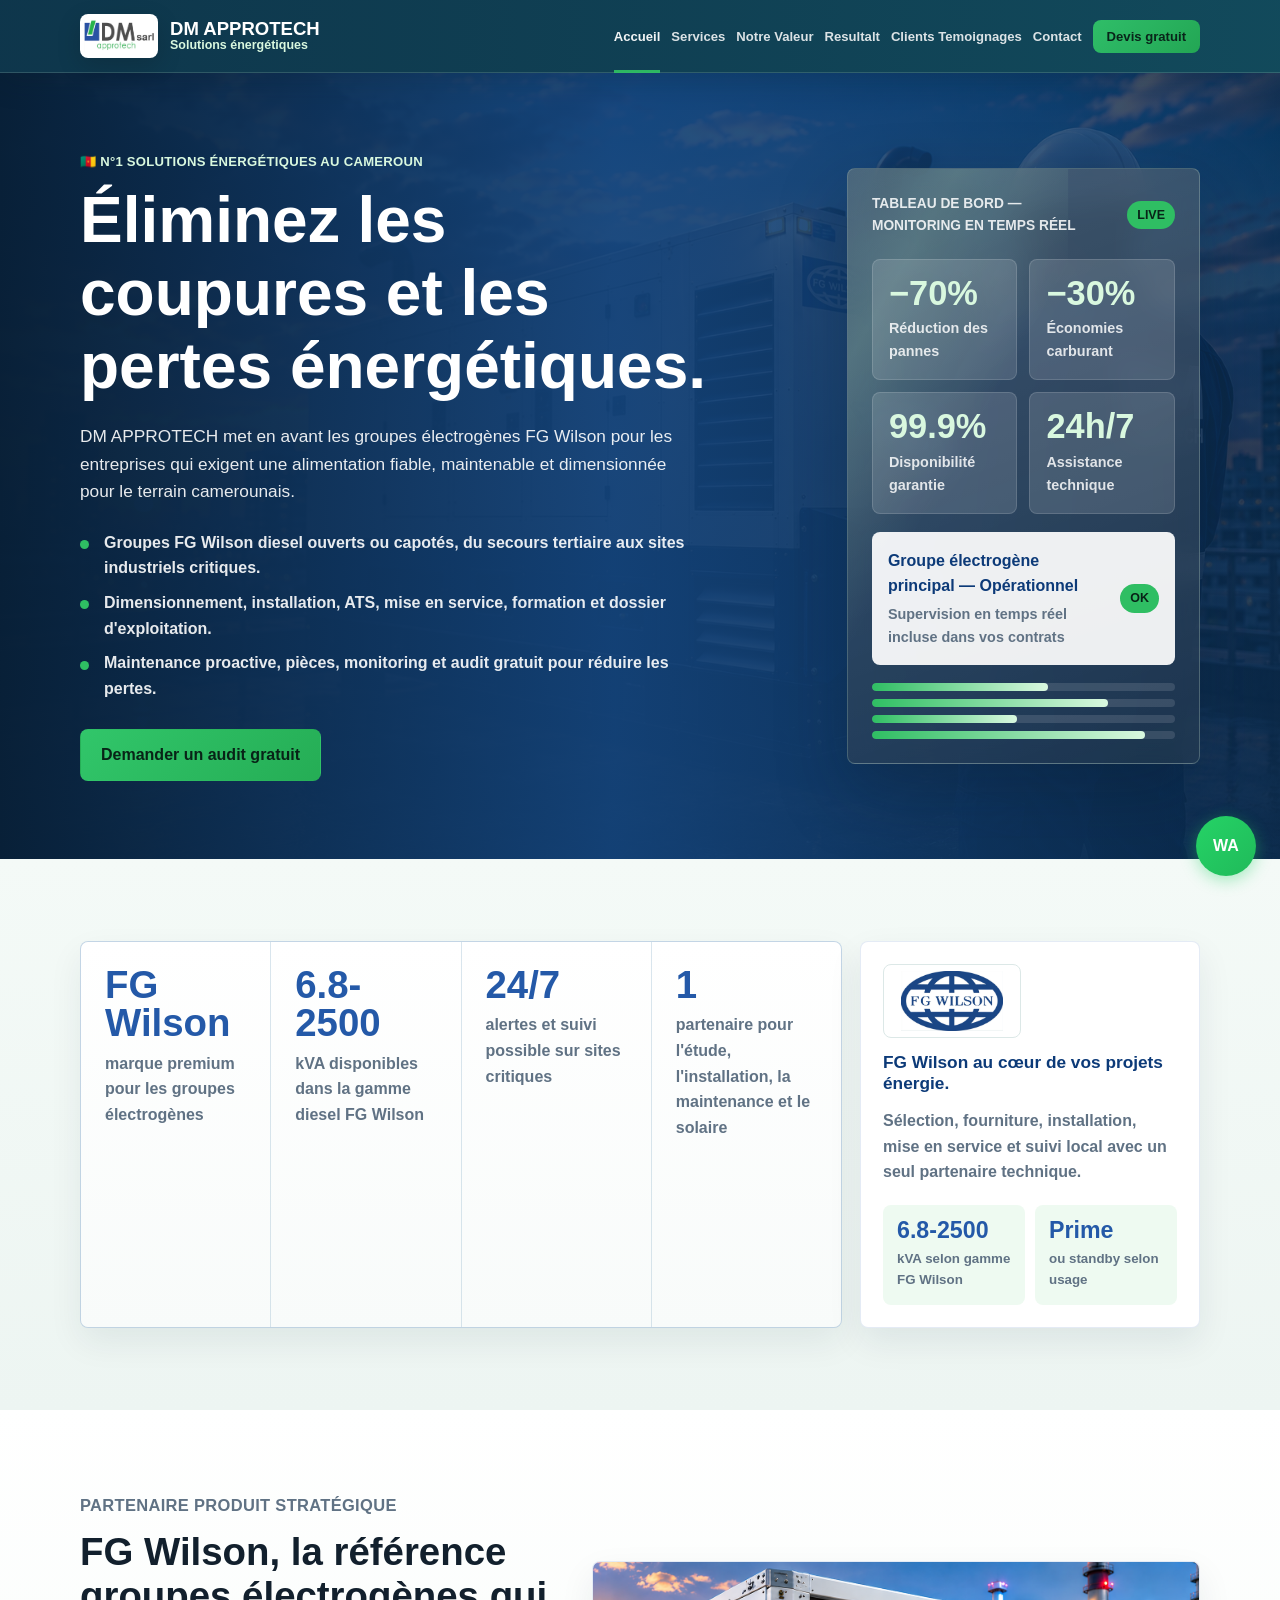
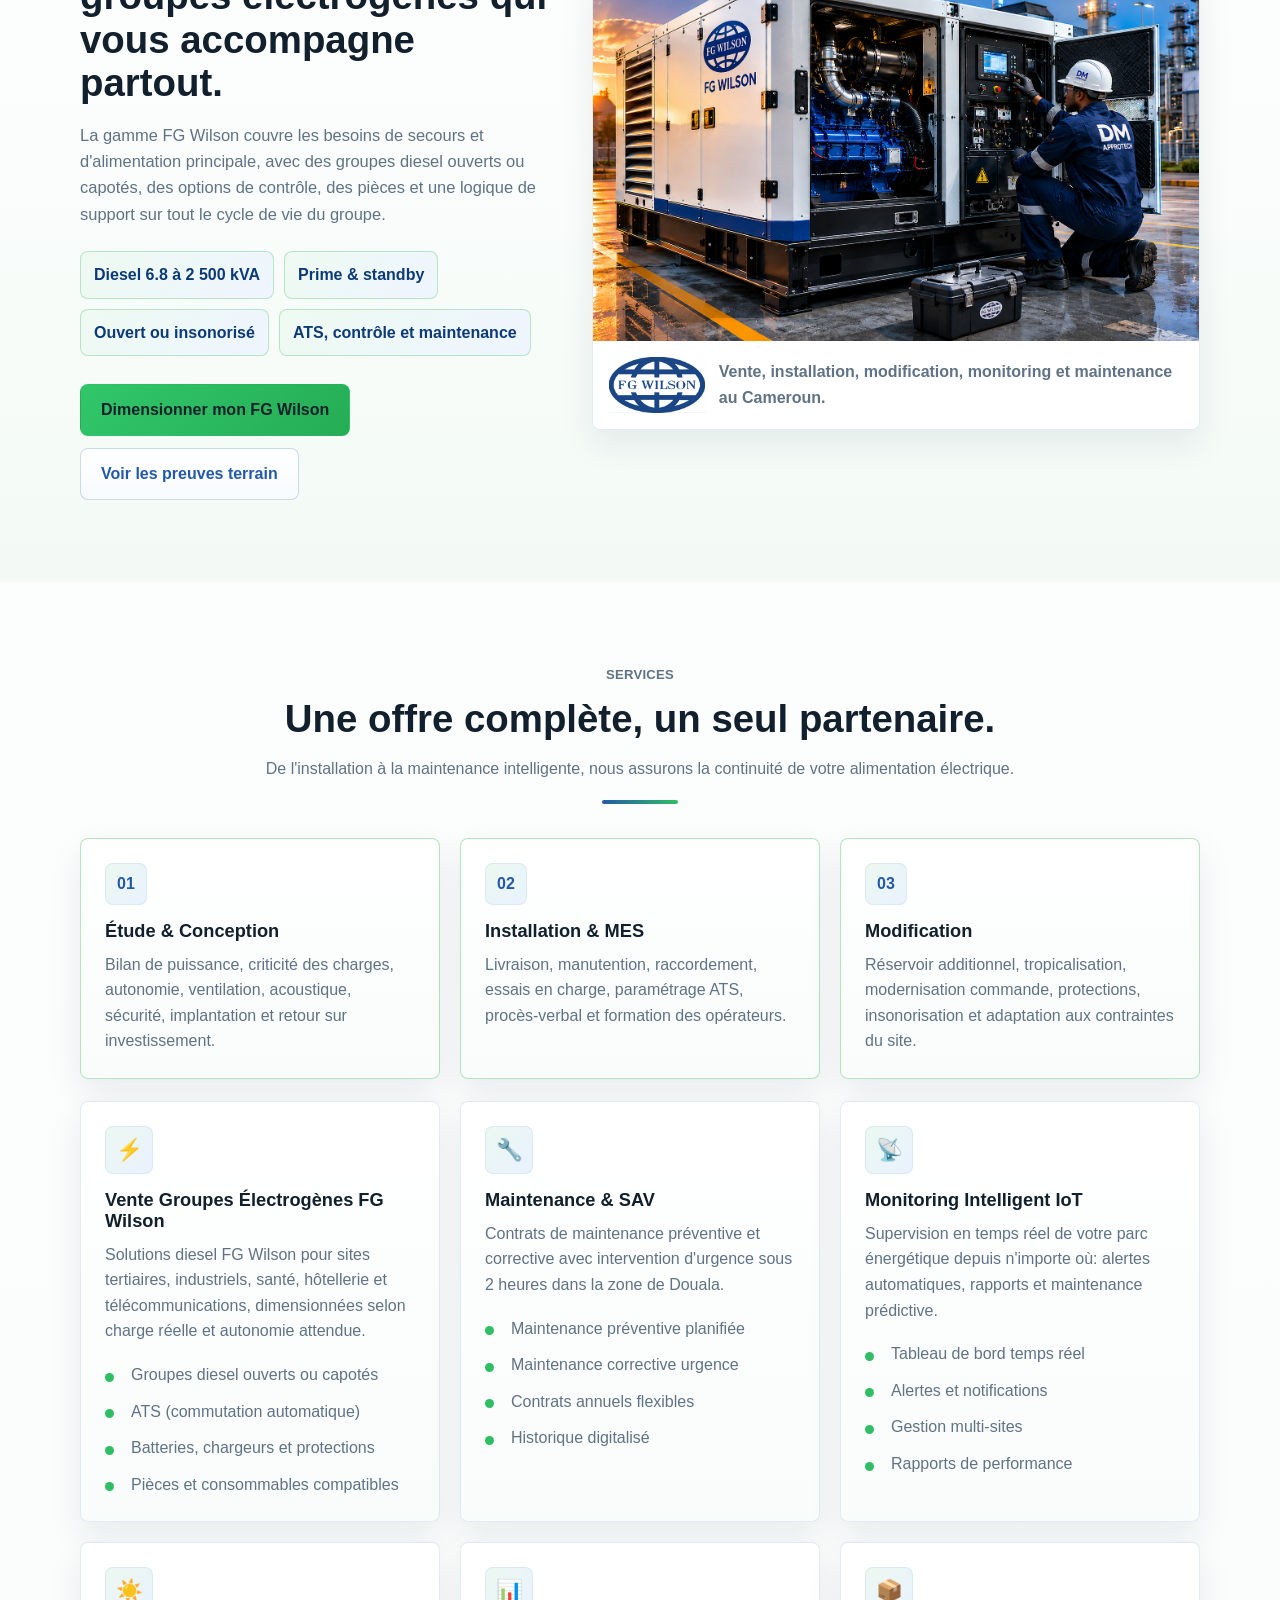
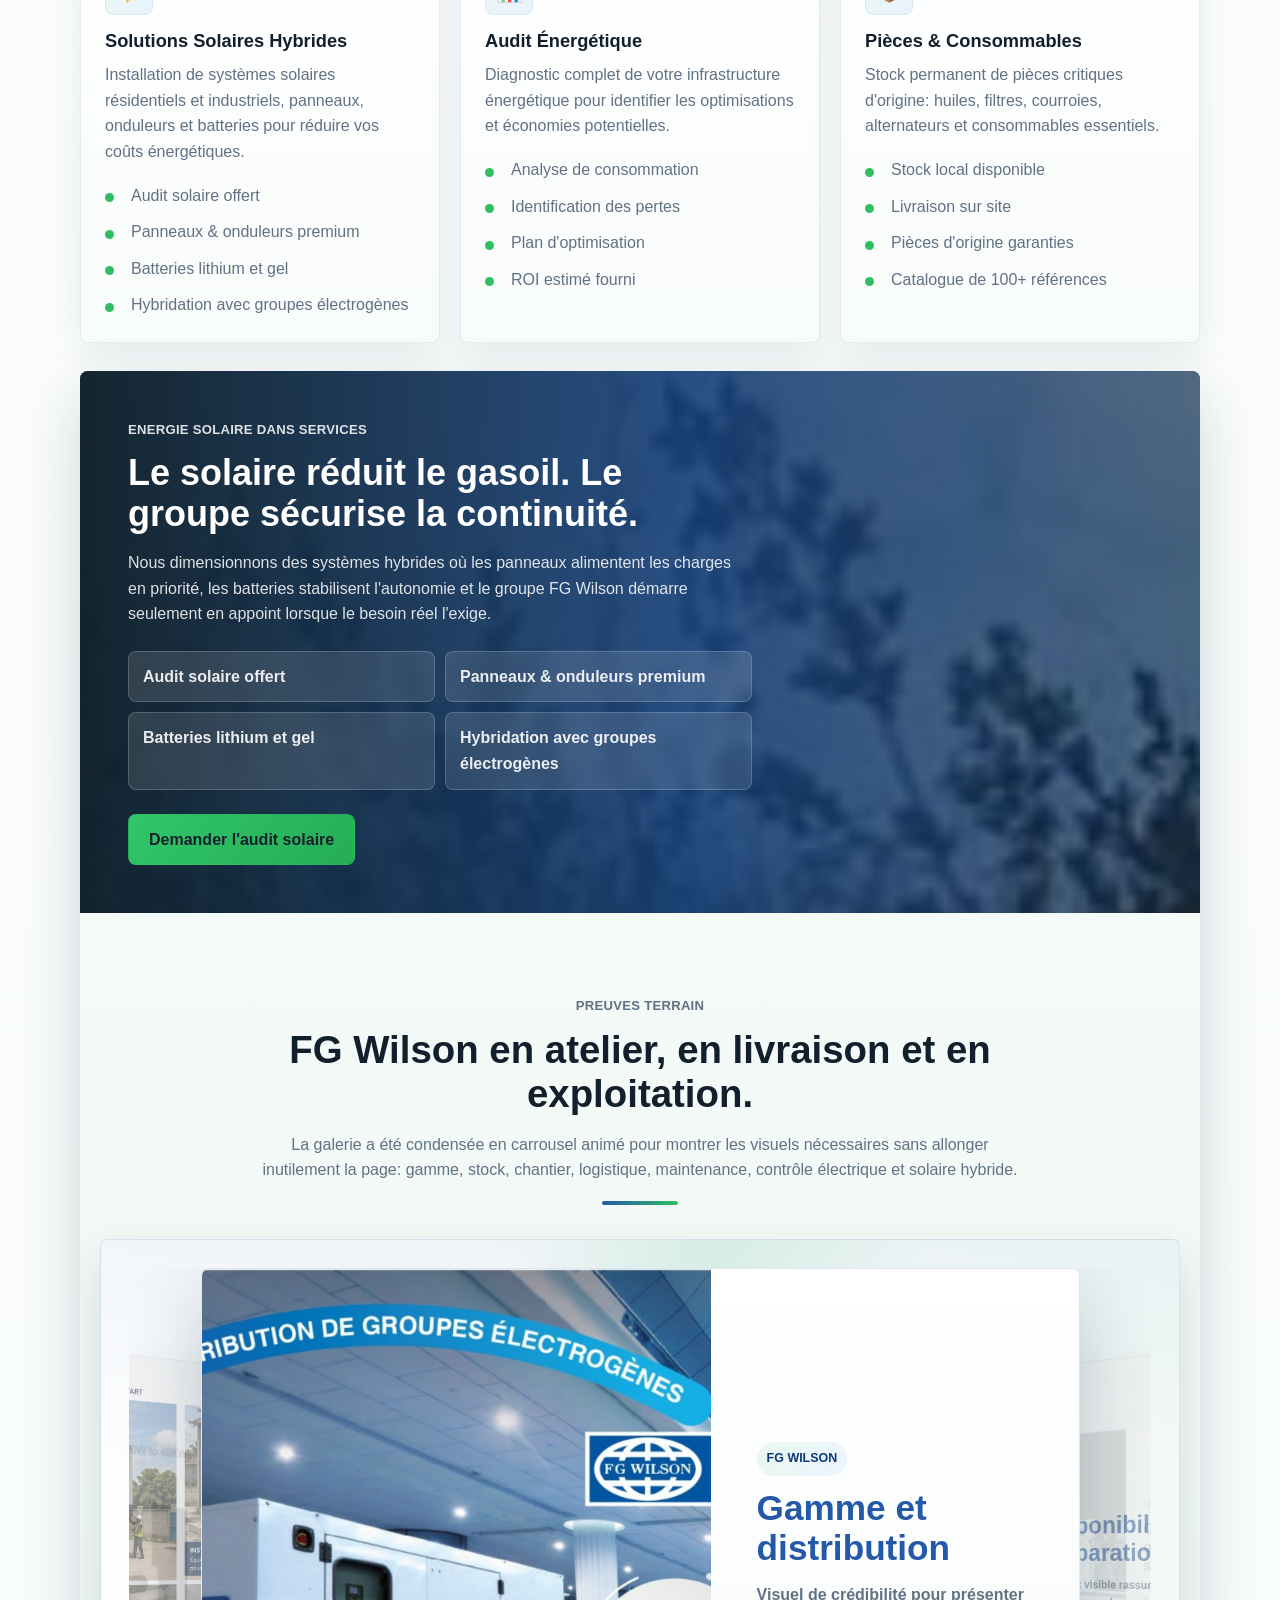
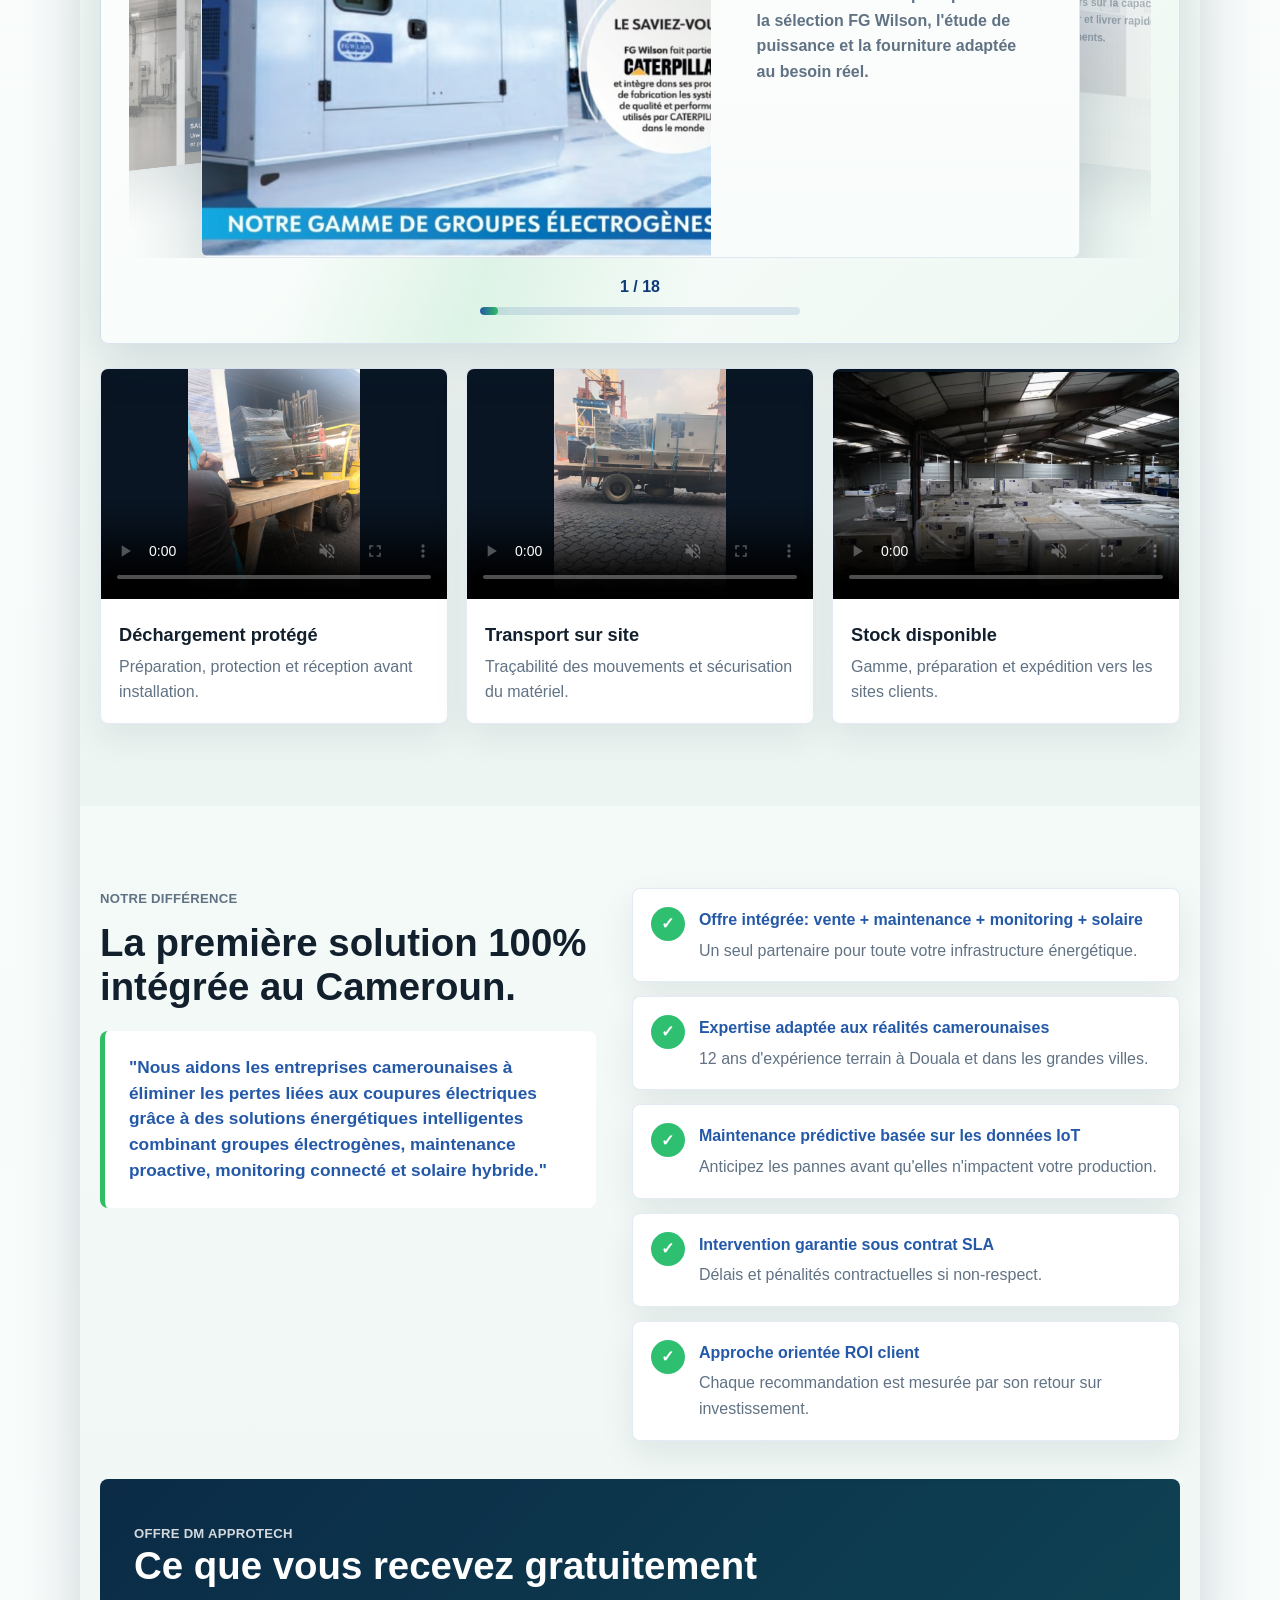
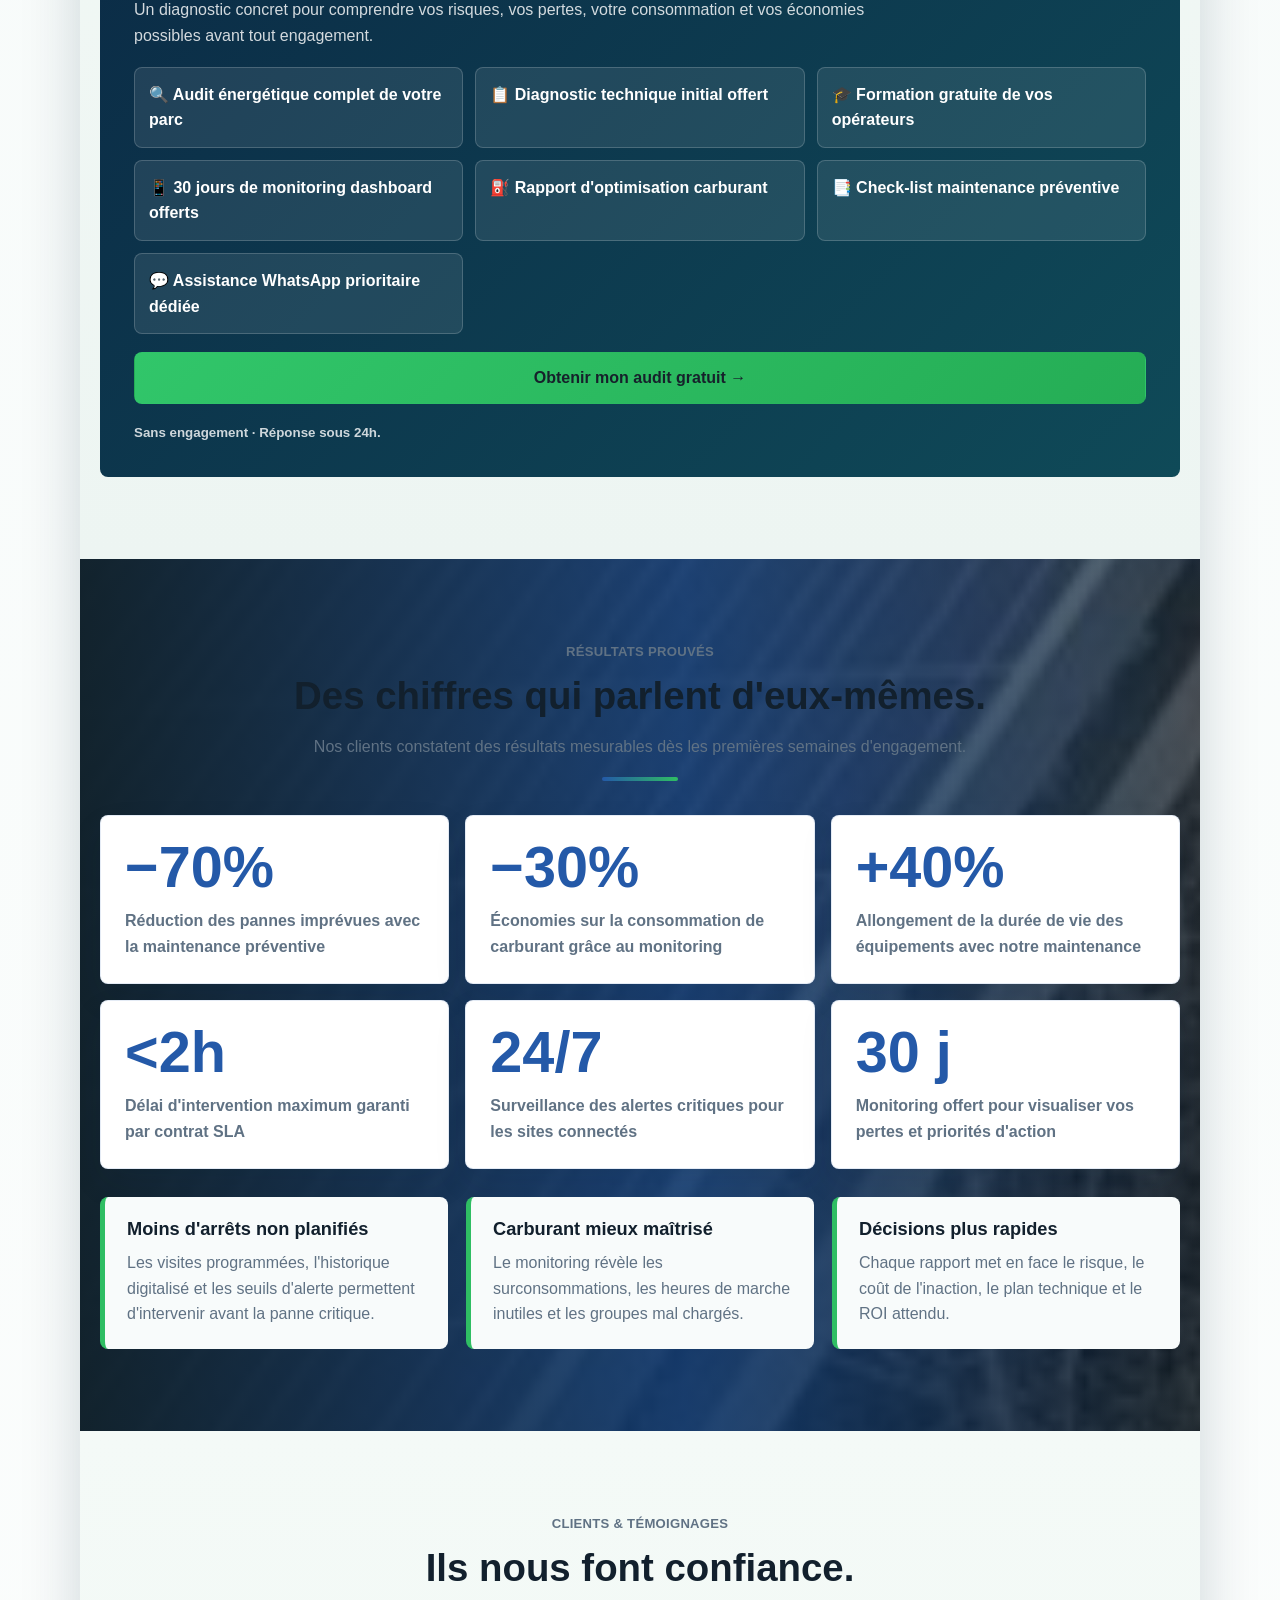
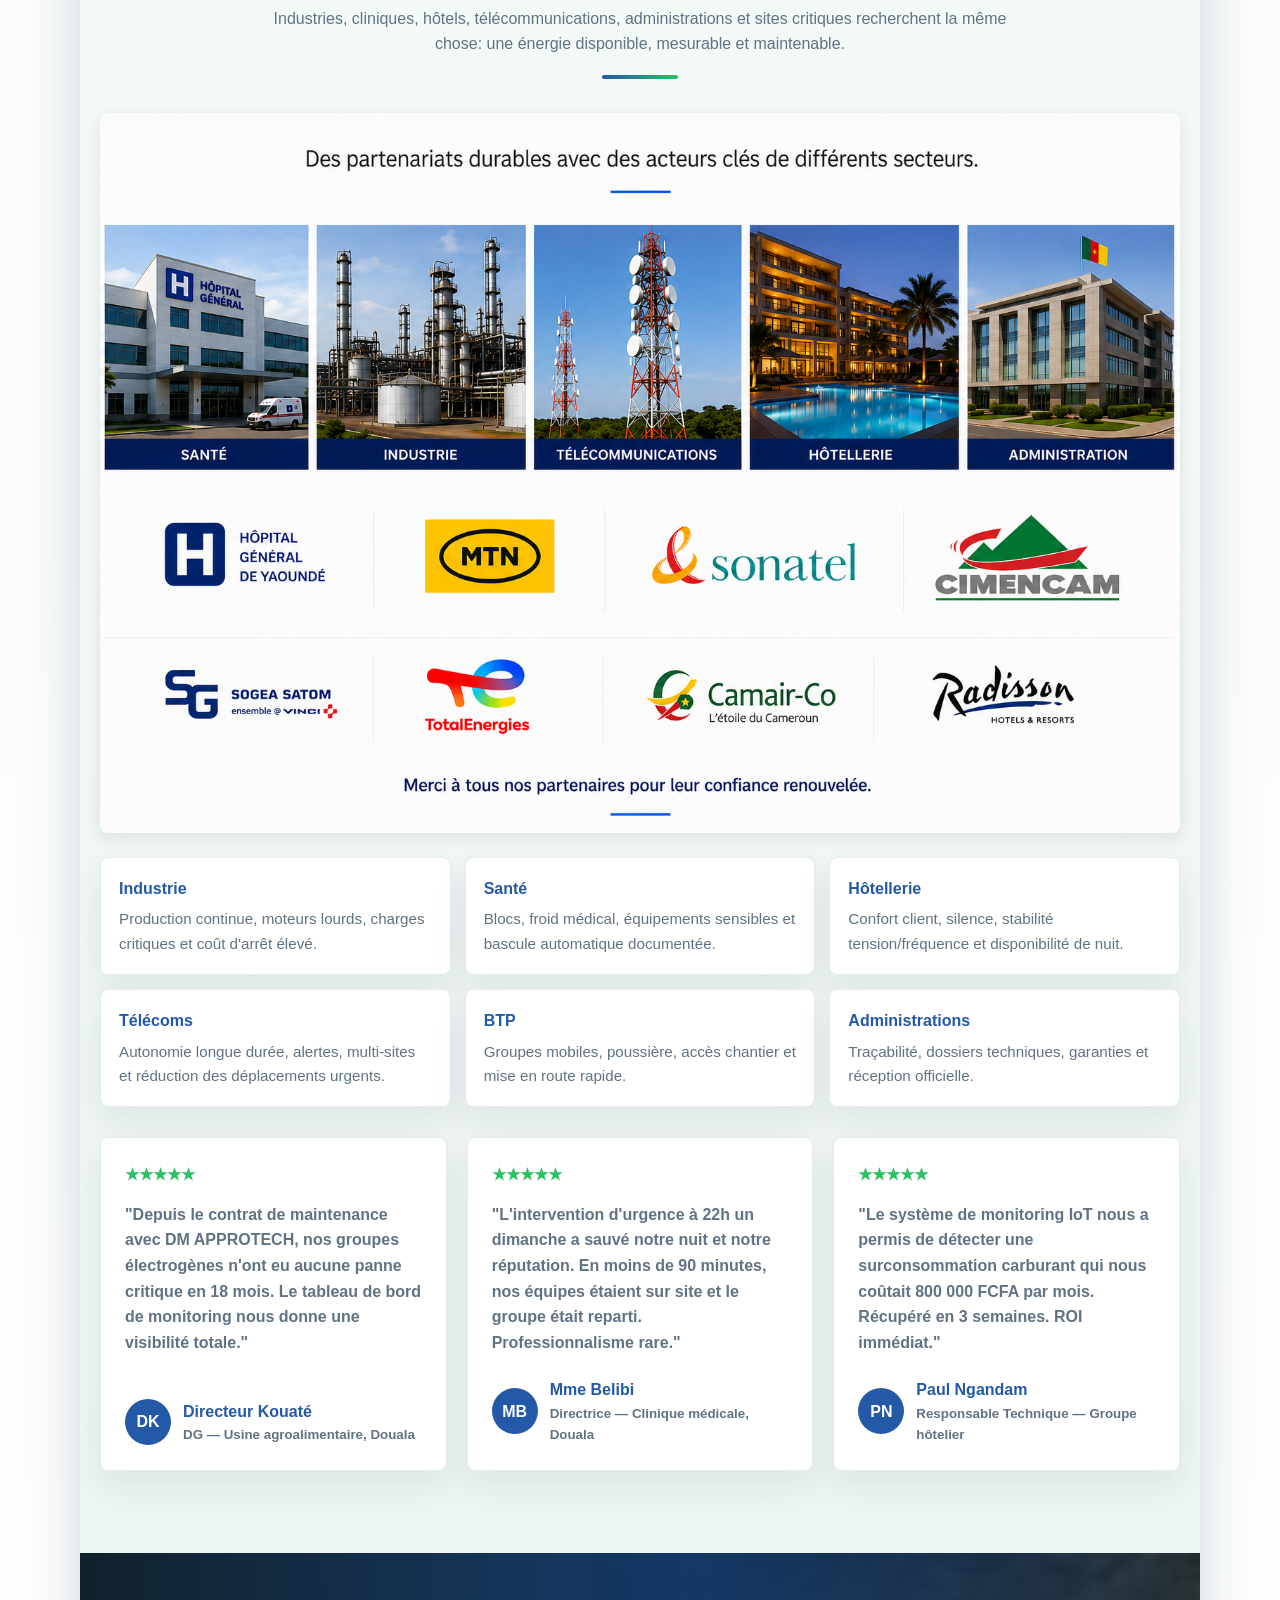
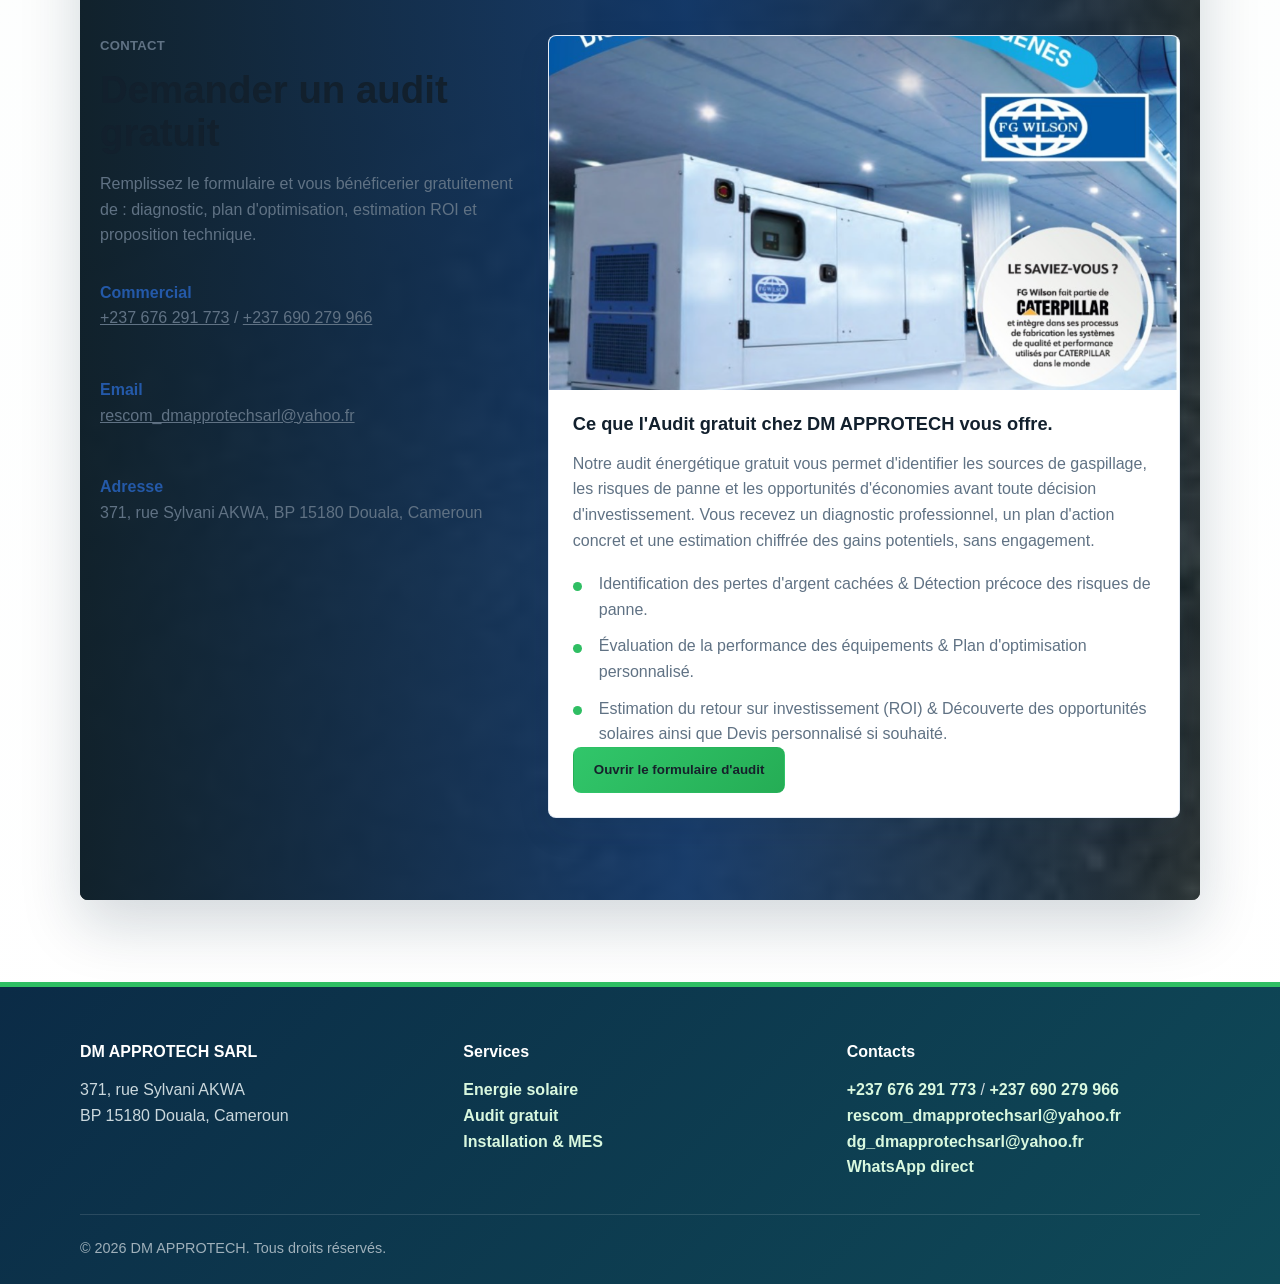
==== index.html @ 81ca4f23 "ok" ====
﻿<!DOCTYPE html>
<html lang="fr">
<head>
  <meta charset="UTF-8">
  <meta name="viewport" content="width=device-width, initial-scale=1.0">
  <title>DM APPROTECH | Groupes électrogènes, maintenance & solaire hybride au Cameroun</title>
  <meta name="description" content="DM APPROTECH accompagne les entreprises camerounaises avec groupes électrogènes, maintenance proactive, monitoring IoT, audit énergétique et solutions solaires hybrides à Douala.">
  <meta name="keywords" content="groupe électrogène Cameroun, maintenance groupe électrogène Douala, monitoring énergétique IoT, solaire hybride Cameroun, audit énergétique, DM APPROTECH">
  <meta property="og:title" content="DM APPROTECH | Solutions énergétiques intégrées au Cameroun">
  <meta property="og:description" content="Vente, étude, installation, maintenance, monitoring IoT et solaire hybride pour éliminer les pertes liées aux coupures électriques.">
  <meta property="og:type" content="website">
  <meta property="og:image" content="images/Hero.png">
  <link rel="icon" type="image/svg+xml" href="favicon.svg">
  <link rel="stylesheet" href="css/style.css">
</head>
<body>
  <header class="header">
    <div class="container">
      <a class="logo logo-with-image" href="#accueil" aria-label="DM APPROTECH">
        <img src="images/Logo Dm_approtech.png" alt="DM APPROTECH" class="logo-img">
        <span class="logo-text">DM APPROTECH <span>Solutions énergétiques</span></span>
      </a>
      <button class="menu-toggle" type="button" aria-label="Ouvrir le menu" aria-expanded="false">☰</button>
      <ul class="nav-menu" aria-label="Navigation principale">
        <li><a href="#accueil">Accueil</a></li>
        <li><a href="#services">Services</a></li>
        <li><a href="#valeur">Notre Valeur</a></li>
        <li><a href="#resultat">Resultalt</a></li>
        <li><a href="#clients">Clients Temoignages</a></li>
        <li><a href="#contact-devis">Contact</a></li>
        <li><a class="nav-cta js-audit-open" href="#audit-form-modal">Devis gratuit</a></li>
      </ul>
    </div>
  </header>

  <main>
    <section class="hero hero-home" id="accueil">
      <img src="images/Hero.png" alt="Groupe électrogène supervisé par un technicien DM APPROTECH" class="hero-bg-image">
      <div class="hero-shade"></div>
      <div class="container hero-inner">
        <div class="hero-copy">
          <p class="eyebrow">🇨🇲 N°1 Solutions Énergétiques au Cameroun</p>
          <h1>Éliminez les coupures et les pertes énergétiques.</h1>
          <p class="lead">DM APPROTECH met en avant les groupes électrogènes FG Wilson pour les entreprises qui exigent une alimentation fiable, maintenable et dimensionnée pour le terrain camerounais.</p>
          <ul class="hero-points">
            <li>Groupes FG Wilson diesel ouverts ou capotés, du secours tertiaire aux sites industriels critiques.</li>
            <li>Dimensionnement, installation, ATS, mise en service, formation et dossier d'exploitation.</li>
            <li>Maintenance proactive, pièces, monitoring et audit gratuit pour réduire les pertes.</li>
          </ul>
          <div class="actions">
            <a class="btn btn-audit js-audit-open" href="#audit-form-modal">Demander un audit gratuit</a>
          </div>
        </div>
        <aside class="monitoring-dashboard" aria-label="Tableau de bord monitoring en temps réel">
          <div class="dashboard-head">
            <span>Tableau de bord — Monitoring en temps réel</span>
            <b>LIVE</b>
          </div>
          <div class="dashboard-metrics">
            <div><strong>−70%</strong><span>Réduction des pannes</span></div>
            <div><strong>−30%</strong><span>Économies carburant</span></div>
            <div><strong>99.9%</strong><span>Disponibilité garantie</span></div>
            <div><strong>24h/7</strong><span>Assistance technique</span></div>
          </div>
          <div class="generator-status">
            <div>
              <strong>Groupe électrogène principal — Opérationnel</strong>
              <span>Supervision en temps réel incluse dans vos contrats</span>
            </div>
            <b>OK</b>
          </div>
          <div class="signal-lines" aria-hidden="true">
            <span></span><span></span><span></span><span></span>
          </div>
        </aside>
      </div>
    </section>

    <section class="section section-soft" aria-label="Indicateurs rapides">
      <div class="container">
        <div class="home-proof-layout">
          <div class="stat-strip">
            <div class="stat-item"><strong>FG Wilson</strong><span>marque premium pour les groupes électrogènes</span></div>
            <div class="stat-item"><strong>6.8-2500</strong><span>kVA disponibles dans la gamme diesel FG Wilson</span></div>
            <div class="stat-item"><strong>24/7</strong><span>alertes et suivi possible sur sites critiques</span></div>
            <div class="stat-item"><strong>1</strong><span>partenaire pour l'étude, l'installation, la maintenance et le solaire</span></div>
          </div>
          <aside class="fg-summary-card">
            <img src="images/Logo FG Wilson.png" alt="FG Wilson" class="fg-logo">
            <strong>FG Wilson au cœur de vos projets énergie.</strong>
            <span>Sélection, fourniture, installation, mise en service et suivi local avec un seul partenaire technique.</span>
            <div class="mini-metrics">
              <div><b>6.8-2500</b><small>kVA selon gamme FG Wilson</small></div>
              <div><b>Prime</b><small>ou standby selon usage</small></div>
            </div>
          </aside>
        </div>
      </div>
    </section>

    <section class="section fg-section" id="fg-wilson">
      <div class="container">
        <div class="fg-layout">
          <div class="fg-copy">
            <p class="eyebrow">Partenaire produit stratégique</p>
            <h2>FG Wilson, la référence groupes électrogènes qui vous accompagne partout.</h2>
            <p>La gamme FG Wilson couvre les besoins de secours et d'alimentation principale, avec des groupes diesel ouverts ou capotés, des options de contrôle, des pièces et une logique de support sur tout le cycle de vie du groupe.</p>
            <div class="fg-badges">
              <span>Diesel 6.8 à 2 500 kVA</span>
              <span>Prime & standby</span>
              <span>Ouvert ou insonorisé</span>
              <span>ATS, contrôle et maintenance</span>
            </div>
            <div class="actions">
              <a class="btn js-audit-open" href="#audit-form-modal">Dimensionner mon FG Wilson</a>
              <a class="btn btn-secondary-dark" href="#chantier-media">Voir les preuves terrain</a>
            </div>
          </div>
          <figure class="fg-visual">
            <img src="images/Groupes électrogènes.png" alt="Groupe électrogène FG Wilson avec intervention DM APPROTECH" loading="lazy">
            <figcaption>
              <img src="images/Logo FG Wilson.png" alt="" aria-hidden="true">
              <span>Vente, installation, modification, monitoring et maintenance au Cameroun.</span>
            </figcaption>
          </figure>
        </div>
      </div>
    </section>

    <section class="section" id="services">
      <div class="container">
        <div class="section-head center">
          <p class="eyebrow">Services</p>
          <h2>Une offre complète, un seul partenaire.</h2>
          <p>De l'installation à la maintenance intelligente, nous assurons la continuité de votre alimentation électrique.</p>
        </div>

        <div class="grid-3 core-services">
          <article class="card accent-card">
            <span class="icon">01</span>
            <h3>Étude & Conception</h3>
            <p>Bilan de puissance, criticité des charges, autonomie, ventilation, acoustique, sécurité, implantation et retour sur investissement.</p>
          </article>
          <article class="card accent-card">
            <span class="icon">02</span>
            <h3>Installation & MES</h3>
            <p>Livraison, manutention, raccordement, essais en charge, paramétrage ATS, procès-verbal et formation des opérateurs.</p>
          </article>
          <article class="card accent-card">
            <span class="icon">03</span>
            <h3>Modification</h3>
            <p>Réservoir additionnel, tropicalisation, modernisation commande, protections, insonorisation et adaptation aux contraintes du site.</p>
          </article>
        </div>

        <div class="offer-grid">
          <article class="offer-card">
            <span class="offer-icon">⚡</span>
            <h3>Vente Groupes Électrogènes FG Wilson</h3>
            <p>Solutions diesel FG Wilson pour sites tertiaires, industriels, santé, hôtellerie et télécommunications, dimensionnées selon charge réelle et autonomie attendue.</p>
            <ul class="feature-list">
              <li>Groupes diesel ouverts ou capotés</li>
              <li>ATS (commutation automatique)</li>
              <li>Batteries, chargeurs et protections</li>
              <li>Pièces et consommables compatibles</li>
            </ul>
          </article>
          <article class="offer-card">
            <span class="offer-icon">🔧</span>
            <h3>Maintenance & SAV</h3>
            <p>Contrats de maintenance préventive et corrective avec intervention d'urgence sous 2 heures dans la zone de Douala.</p>
            <ul class="feature-list">
              <li>Maintenance préventive planifiée</li>
              <li>Maintenance corrective urgence</li>
              <li>Contrats annuels flexibles</li>
              <li>Historique digitalisé</li>
            </ul>
          </article>
          <article class="offer-card">
            <span class="offer-icon">📡</span>
            <h3>Monitoring Intelligent IoT</h3>
            <p>Supervision en temps réel de votre parc énergétique depuis n'importe où: alertes automatiques, rapports et maintenance prédictive.</p>
            <ul class="feature-list">
              <li>Tableau de bord temps réel</li>
              <li>Alertes et notifications</li>
              <li>Gestion multi-sites</li>
              <li>Rapports de performance</li>
            </ul>
          </article>
          <article class="offer-card">
            <span class="offer-icon">☀️</span>
            <h3>Solutions Solaires Hybrides</h3>
            <p>Installation de systèmes solaires résidentiels et industriels, panneaux, onduleurs et batteries pour réduire vos coûts énergétiques.</p>
            <ul class="feature-list">
              <li>Audit solaire offert</li>
              <li>Panneaux & onduleurs premium</li>
              <li>Batteries lithium et gel</li>
              <li>Hybridation avec groupes électrogènes</li>
            </ul>
          </article>
          <article class="offer-card">
            <span class="offer-icon">📊</span>
            <h3>Audit Énergétique</h3>
            <p>Diagnostic complet de votre infrastructure énergétique pour identifier les optimisations et économies potentielles.</p>
            <ul class="feature-list">
              <li>Analyse de consommation</li>
              <li>Identification des pertes</li>
              <li>Plan d'optimisation</li>
              <li>ROI estimé fourni</li>
            </ul>
          </article>
          <article class="offer-card">
            <span class="offer-icon">📦</span>
            <h3>Pièces & Consommables</h3>
            <p>Stock permanent de pièces critiques d'origine: huiles, filtres, courroies, alternateurs et consommables essentiels.</p>
            <ul class="feature-list">
              <li>Stock local disponible</li>
              <li>Livraison sur site</li>
              <li>Pièces d'origine garanties</li>
              <li>Catalogue de 100+ références</li>
            </ul>
          </article>
        </div>

        <div class="solar-service-panel" id="service-solaire">
          <img src="images/Installation solaire avec groupe en appoint.png" alt="Installation solaire avec groupe en appoint" loading="lazy">
          <div class="solar-service-copy">
            <p class="eyebrow">Energie solaire dans Services</p>
            <h3>Le solaire réduit le gasoil. Le groupe sécurise la continuité.</h3>
            <p>Nous dimensionnons des systèmes hybrides où les panneaux alimentent les charges en priorité, les batteries stabilisent l'autonomie et le groupe FG Wilson démarre seulement en appoint lorsque le besoin réel l'exige.</p>
            <div class="solar-service-list">
              <span>Audit solaire offert</span>
              <span>Panneaux & onduleurs premium</span>
              <span>Batteries lithium et gel</span>
              <span>Hybridation avec groupes électrogènes</span>
            </div>
            <a class="btn js-audit-open" href="#audit-form-modal">Demander l'audit solaire</a>
          </div>

    <section class="section section-soft" id="chantier-media">
      <div class="container">
        <div class="section-head center">
          <p class="eyebrow">Preuves terrain</p>
          <h2>FG Wilson en atelier, en livraison et en exploitation.</h2>
          <p>La galerie a été condensée en carrousel animé pour montrer les visuels nécessaires sans allonger inutilement la page: gamme, stock, chantier, logistique, maintenance, contrôle électrique et solaire hybride.</p>
        </div>

        <div class="project-carousel" data-carousel aria-label="Galerie professionnelle DM APPROTECH">
          <div class="carousel-stage">
            <div class="carousel-track">
              <article class="carousel-slide is-active">
                <img src="images/image%20%26%20video/Screenshot%202026-06-08%20145708.png" alt="Distribution de groupes électrogènes FG Wilson" loading="lazy">
                <div><span>FG Wilson</span><h3>Gamme et distribution</h3><p>Visuel de crédibilité pour présenter la sélection FG Wilson, l'étude de puissance et la fourniture adaptée au besoin réel.</p></div>
              </article>
              <article class="carousel-slide">
                <img src="images/image%20%26%20video/Screenshot%202026-06-08%20150016.png" alt="Stock de groupes électrogènes FG Wilson" loading="lazy">
                <div><span>Stock</span><h3>Disponibilité et préparation</h3><p>Le stock visible rassure les décideurs sur la capacité à sourcer, préparer et livrer rapidement les équipements.</p></div>
              </article>
              <article class="carousel-slide">
                <img src="images/image%20%26%20video/Screenshot%202026-06-08%20145436.png" alt="Groupe FG Wilson capoté et ouvert" loading="lazy">
                <div><span>Choix technique</span><h3>Capoté ou ouvert selon site</h3><p>Le bon format dépend du bruit, de la ventilation, de l'accès maintenance et de l'environnement d'exploitation.</p></div>
              </article>
              <article class="carousel-slide">
                <img src="images/image%20%26%20video/Screenshot%202026-06-08%20145502.png" alt="Groupe FG Wilson capoté insonorisé" loading="lazy">
                <div><span>Confort</span><h3>Capotage insonorisé</h3><p>Pour hôtellerie, santé et tertiaire, l'intégration acoustique devient un critère aussi important que la puissance.</p></div>
              </article>
              <article class="carousel-slide">
                <img src="images/Groupe en fonctionnemen.png" alt="Groupe électrogène ouvert en fonctionnement" loading="lazy">
                <div><span>Exploitation</span><h3>Inspection moteur et commande</h3><p>Maintenance préventive, relevés, consommables et contrôle d'alarmes pour garder le groupe réellement disponible.</p></div>
              </article>
              <article class="carousel-slide">
                <img src="images/Groupe électrogène installé chez un client.png" alt="Groupe électrogène installé chez un client" loading="lazy">
                <div><span>Installation</span><h3>Pose et raccordement sur site</h3><p>Implantation, sécurité, câblage, essais en charge et réception technique documentée.</p></div>
              </article>
              <article class="carousel-slide">
                <img src="images/Livraison sur site.jpeg" alt="Livraison d'un groupe électrogène sur site" loading="lazy">
                <div><span>Logistique</span><h3>Livraison organisée</h3><p>La préparation de site réduit les risques de retard, de choc matériel et de mauvaise manutention.</p></div>
              </article>
              <article class="carousel-slide">
                <img src="images/image%20%26%20video/Image.jpeg" alt="Groupe électrogène transporté sur camion" loading="lazy">
                <div><span>Transport</span><h3>Arrivée camion contrôlée</h3><p>Traçabilité, vérification visuelle et protection de l'équipement avant la mise en place.</p></div>
              </article>
              <article class="carousel-slide">
                <img src="images/image%20%26%20video/Image%20(2).jpeg" alt="Groupe protégé avant déchargement" loading="lazy">
                <div><span>Réception</span><h3>Protection avant déchargement</h3><p>Chaque étape compte: emballage, contrôle, déchargement et validation avant raccordement.</p></div>
              </article>
              <article class="carousel-slide">
                <img src="images/Tableau de commande.png" alt="Tableau de commande groupe électrogène" loading="lazy">
                <div><span>Contrôle</span><h3>Commande, alarmes et sécurité</h3><p>Un tableau lisible permet d'exploiter les alarmes, les défauts, les heures et les essais sans improvisation.</p></div>
              </article>
              <article class="carousel-slide">
                <img src="images/Batteries, protections, inverseur de source.png" alt="Batteries protections et inverseur de source" loading="lazy">
                <div><span>ATS</span><h3>Batteries, protections et inverseur</h3><p>La continuité électrique repose autant sur les auxiliaires que sur le groupe lui-même.</p></div>
              </article>
              <article class="carousel-slide">
                <img src="images/Câblage propre.png" alt="Câblage électrique propre" loading="lazy">
                <div><span>Qualité</span><h3>Câblage propre et maintenance rapide</h3><p>Un câblage maîtrisé limite les défauts, facilite les interventions et sécurise la bascule réseau-groupe.</p></div>
              </article>
              <article class="carousel-slide">
                <img src="images/Réservoir additionnel.png" alt="Réservoir additionnel groupe électrogène" loading="lazy">
                <div><span>Autonomie</span><h3>Réservoir et optimisation carburant</h3><p>L'audit dimensionne l'autonomie utile et repère les pertes de gasoil évitables.</p></div>
              </article>
              <article class="carousel-slide">
                <img src="images/Techniciens en intervention.png" alt="Technicien en intervention maintenance groupe" loading="lazy">
                <div><span>Maintenance</span><h3>Intervention préventive et corrective</h3><p>Contrats, historique digitalisé, urgence et suivi des opérations sur les sites critiques.</p></div>
              </article>
              <article class="carousel-slide">
                <img src="images/Ingénieur avec plan ou tableau électrique.png" alt="Ingénieur devant tableau électrique" loading="lazy">
                <div><span>Étude</span><h3>Diagnostic technique et plan d'action</h3><p>Les recommandations sont liées au risque, au coût de l'inaction et au retour sur investissement.</p></div>
              </article>
              <article class="carousel-slide">
                <img src="images/Installation solaire avec groupe en appoint.png" alt="Installation solaire avec groupe en appoint" loading="lazy">
                <div><span>Solaire hybride</span><h3>Groupe en appoint intelligent</h3><p>Le solaire réduit les heures groupe, la batterie stabilise l'autonomie et le groupe protège la continuité.</p></div>
              </article>
              <article class="carousel-slide">
                <img src="images/Onduleur hybride + batteries.png" alt="Onduleur hybride et batteries" loading="lazy">
                <div><span>Stockage</span><h3>Onduleur hybride et batteries</h3><p>Une architecture propre permet de prioriser solaire, réseau, batterie et groupe selon le scénario énergétique.</p></div>
              </article>
              <article class="carousel-slide">
                <img src="images/Réalisations & Chantier.png" alt="Réalisations et chantiers DM APPROTECH" loading="lazy">
                <div><span>Réalisations</span><h3>Chantiers et preuves locales</h3><p>La page garde les visuels qui construisent la confiance et retire les doublons qui ralentissent la lecture.</p></div>
              </article>
            </div>
          </div>
          <div class="carousel-orbit-status" aria-live="polite">
            <span data-carousel-counter>1 / 18</span>
            <div class="carousel-progress"><span data-carousel-progress></span></div>
          </div>
        </div>

        <div class="video-reel" aria-label="Vidéos terrain">
          <article>
            <video src="images/image%20%26%20video/Video%20(2).mp4" poster="images/image%20%26%20video/Image%20(2).jpeg" controls muted preload="metadata"></video>
            <div><h3>Déchargement protégé</h3><p>Préparation, protection et réception avant installation.</p></div>
          </article>
          <article>
            <video src="images/image%20%26%20video/Video.mp4" poster="images/image%20%26%20video/Image.jpeg" controls muted preload="metadata"></video>
            <div><h3>Transport sur site</h3><p>Traçabilité des mouvements et sécurisation du matériel.</p></div>
          </article>
          <article>
            <video src="images/image%20%26%20video/stock%20geniwatt.mp4" poster="images/image%20%26%20video/Screenshot%202026-06-08%20150016.png" controls muted preload="metadata"></video>
            <div><h3>Stock disponible</h3><p>Gamme, préparation et expédition vers les sites clients.</p></div>
          </article>
        </div>
      </div>
    </section>

    <section class="section section-soft" id="valeur">
      <div class="container">
        <div class="value-layout">
          <div class="section-head">
            <p class="eyebrow">Notre différence</p>
            <h2>La première solution 100% intégrée au Cameroun.</h2>
            <blockquote>"Nous aidons les entreprises camerounaises à éliminer les pertes liées aux coupures électriques grâce à des solutions énergétiques intelligentes combinant groupes électrogènes, maintenance proactive, monitoring connecté et solaire hybride."</blockquote>
          </div>
          <div class="value-list">
            <div class="value-item"><span>✓</span><div><strong>Offre intégrée: vente + maintenance + monitoring + solaire</strong><p>Un seul partenaire pour toute votre infrastructure énergétique.</p></div></div>
            <div class="value-item"><span>✓</span><div><strong>Expertise adaptée aux réalités camerounaises</strong><p>12 ans d'expérience terrain à Douala et dans les grandes villes.</p></div></div>
            <div class="value-item"><span>✓</span><div><strong>Maintenance prédictive basée sur les données IoT</strong><p>Anticipez les pannes avant qu'elles n'impactent votre production.</p></div></div>
            <div class="value-item"><span>✓</span><div><strong>Intervention garantie sous contrat SLA</strong><p>Délais et pénalités contractuelles si non-respect.</p></div></div>
            <div class="value-item"><span>✓</span><div><strong>Approche orientée ROI client</strong><p>Chaque recommandation est mesurée par son retour sur investissement.</p></div></div>
          </div>
        </div>

        <div class="launch-offer">
          <div>
            <p class="eyebrow">Offre DM APPROTECH</p>
            <h2>Ce que vous recevez gratuitement</h2>
            <p>Un diagnostic concret pour comprendre vos risques, vos pertes, votre consommation et vos économies possibles avant tout engagement.</p>
          </div>
          <div class="free-grid">
            <span>🔍 Audit énergétique complet de votre parc</span>
            <span>📋 Diagnostic technique initial offert</span>
            <span>🎓 Formation gratuite de vos opérateurs</span>
            <span>📱 30 jours de monitoring dashboard offerts</span>
            <span>⛽ Rapport d'optimisation carburant</span>
            <span>📑 Check-list maintenance préventive</span>
            <span>💬 Assistance WhatsApp prioritaire dédiée</span>
          </div>
          <a class="btn js-audit-open" href="#audit-form-modal">Obtenir mon audit gratuit →</a>
          <small>Sans engagement · Réponse sous 24h.</small>
        </div>
      </div>
    </section>

    <section class="section" id="resultat">
      <div class="container">
        <div class="section-head center">
          <p class="eyebrow">Résultats prouvés</p>
          <h2>Des chiffres qui parlent d'eux-mêmes.</h2>
          <p>Nos clients constatent des résultats mesurables dès les premières semaines d'engagement.</p>
        </div>
        <div class="results-grid">
          <div class="result-card"><strong>−70%</strong><span>Réduction des pannes imprévues avec la maintenance préventive</span></div>
          <div class="result-card"><strong>−30%</strong><span>Économies sur la consommation de carburant grâce au monitoring</span></div>
          <div class="result-card"><strong>+40%</strong><span>Allongement de la durée de vie des équipements avec notre maintenance</span></div>
          <div class="result-card"><strong>&lt;2h</strong><span>Délai d'intervention maximum garanti par contrat SLA</span></div>
          <div class="result-card"><strong>24/7</strong><span>Surveillance des alertes critiques pour les sites connectés</span></div>
          <div class="result-card"><strong>30 j</strong><span>Monitoring offert pour visualiser vos pertes et priorités d'action</span></div>
        </div>

        <div class="proof-grid">
          <article>
            <h3>Moins d'arrêts non planifiés</h3>
            <p>Les visites programmées, l'historique digitalisé et les seuils d'alerte permettent d'intervenir avant la panne critique.</p>
          </article>
          <article>
            <h3>Carburant mieux maîtrisé</h3>
            <p>Le monitoring révèle les surconsommations, les heures de marche inutiles et les groupes mal chargés.</p>
          </article>
          <article>
            <h3>Décisions plus rapides</h3>
            <p>Chaque rapport met en face le risque, le coût de l'inaction, le plan technique et le ROI attendu.</p>
          </article>
        </div>
      </div>
    </section>

    <section class="section section-soft" id="clients">
      <div class="container">
        <div class="section-head center">
          <p class="eyebrow">Clients & Témoignages</p>
          <h2>Ils nous font confiance.</h2>
          <p>Industries, cliniques, hôtels, télécommunications, administrations et sites critiques recherchent la même chose: une énergie disponible, mesurable et maintenable.</p>
        </div>

        <div class="clients-panel">
          <img src="images/Clients & Secteurs.png" alt="Clients et secteurs accompagnés par DM APPROTECH" class="clients-image">
          <div class="sector-grid compact-sectors">
            <div class="sector-chip"><strong>Industrie</strong><span>Production continue, moteurs lourds, charges critiques et coût d'arrêt élevé.</span></div>
            <div class="sector-chip"><strong>Santé</strong><span>Blocs, froid médical, équipements sensibles et bascule automatique documentée.</span></div>
            <div class="sector-chip"><strong>Hôtellerie</strong><span>Confort client, silence, stabilité tension/fréquence et disponibilité de nuit.</span></div>
            <div class="sector-chip"><strong>Télécoms</strong><span>Autonomie longue durée, alertes, multi-sites et réduction des déplacements urgents.</span></div>
            <div class="sector-chip"><strong>BTP</strong><span>Groupes mobiles, poussière, accès chantier et mise en route rapide.</span></div>
            <div class="sector-chip"><strong>Administrations</strong><span>Traçabilité, dossiers techniques, garanties et réception officielle.</span></div>
          </div>
        </div>

        <div class="testimonials">
          <article class="testimonial-card">
            <div class="stars">★★★★★</div>
            <p>"Depuis le contrat de maintenance avec DM APPROTECH, nos groupes électrogènes n'ont eu aucune panne critique en 18 mois. Le tableau de bord de monitoring nous donne une visibilité totale."</p>
            <div class="person"><span>DK</span><div><strong>Directeur Kouaté</strong><small>DG — Usine agroalimentaire, Douala</small></div></div>
          </article>
          <article class="testimonial-card">
            <div class="stars">★★★★★</div>
            <p>"L'intervention d'urgence à 22h un dimanche a sauvé notre nuit et notre réputation. En moins de 90 minutes, nos équipes étaient sur site et le groupe était reparti. Professionnalisme rare."</p>
            <div class="person"><span>MB</span><div><strong>Mme Belibi</strong><small>Directrice — Clinique médicale, Douala</small></div></div>
          </article>
          <article class="testimonial-card">
            <div class="stars">★★★★★</div>
            <p>"Le système de monitoring IoT nous a permis de détecter une surconsommation carburant qui nous coûtait 800 000 FCFA par mois. Récupéré en 3 semaines. ROI immédiat."</p>
            <div class="person"><span>PN</span><div><strong>Paul Ngandam</strong><small>Responsable Technique — Groupe hôtelier</small></div></div>
          </article>
        </div>
      </div>
    </section>

    <section class="section" id="contact-devis">
      <div class="container">
        <div class="contact-layout">
          <div class="section-head">
            <p class="eyebrow">Contact</p>
            <h2 id="audit-gratuit">Demander un audit gratuit</h2>
            <p>Remplissez le formulaire et vous bénéficerier gratuitement de : diagnostic, plan d'optimisation, estimation ROI et proposition technique.</p>
            <div class="contact-list">
              <p class="contact-item"><strong>Commercial</strong><a href="tel:+237676291773">+237 676 291 773</a> / <a href="tel:+237690279966">+237 690 279 966</a></p>
              <p class="contact-item"><strong>Email</strong><a href="mailto:rescom_dmapprotechsarl@yahoo.fr">rescom_dmapprotechsarl@yahoo.fr</a></p>
              <p class="contact-item"><strong>Adresse</strong>371, rue Sylvani AKWA, BP 15180 Douala, Cameroun</p>
            </div>
          </div>

          <aside class="audit-funnel-card">
            <img src="images/image%20%26%20video/Screenshot%202026-06-08%20145708.png" alt="Gamme FG Wilson disponible pour audit énergétique" loading="lazy">
            <div>
              <h3>Ce que l'Audit gratuit chez DM APPROTECH vous offre.</h3>
              <p>Notre audit énergétique gratuit vous permet d'identifier les sources de gaspillage, les risques de panne et les opportunités d'économies avant toute décision d'investissement. Vous recevez un diagnostic professionnel, un plan d'action concret et une estimation chiffrée des gains potentiels, sans engagement.</p>
              <ul class="feature-list">
                <li>Identification des pertes d'argent cachées & Détection précoce des risques de panne.</li>
                <li>Évaluation de la performance des équipements & Plan d'optimisation personnalisé.</li>
                <li>Estimation du retour sur investissement (ROI) & Découverte des opportunités solaires ainsi que Devis personnalisé si souhaité.</li>
              </ul>
              <button class="btn js-audit-open" type="button">Ouvrir le formulaire d'audit</button>
            </div>
          </aside>
        </div>
      </div>
    </section>
  </main>

  <div class="audit-modal" id="audit-form-modal" hidden role="dialog" aria-modal="true" aria-labelledby="audit-modal-title">
    <div class="audit-modal-backdrop" data-audit-close></div>
    <div class="audit-modal-panel" role="document">
      <button class="audit-modal-close" type="button" aria-label="Fermer le formulaire" data-audit-close>×</button>
      <div class="modal-head">
        <p class="eyebrow">DM APPROTECH</p>
        <h2 id="audit-modal-title">Demander un audit gratuit</h2>
        <p>Remplissez ce formulaire. Une fois l'URL publique Brevo renseignée dans le HTML, Brevo récupère la demande et déclenche votre tunnel de vente.</p>
      </div>
      <form class="card form-card audit-form" id="brevoAuditForm" action="https://sibforms.com/serve/YOUR_BREVO_FORM_ID" method="POST" data-brevo-endpoint="">
        <input type="hidden" name="LEAD_SOURCE" value="Site web DM APPROTECH">
        <input type="hidden" name="FUNNEL_STAGE" value="Audit gratuit">
        <input type="hidden" name="SERVICE_INTEREST" value="Audit énergétique">
        <input type="hidden" name="SOURCE_URL" value="">
        <input type="hidden" name="SUBMITTED_AT" value="">
        <input type="hidden" name="UTM_SOURCE" value="">
        <input type="hidden" name="UTM_MEDIUM" value="">
        <input type="hidden" name="UTM_CAMPAIGN" value="">
        <input type="hidden" name="UTM_CONTENT" value="">
        <input type="text" name="email_address_check" value="" class="honeypot" tabindex="-1" autocomplete="off" aria-hidden="true">

        <div class="form-grid">
          <div class="form-group"><label for="FIRSTNAME">Prénom *</label><input id="FIRSTNAME" name="FIRSTNAME" type="text" autocomplete="given-name" required></div>
          <div class="form-group"><label for="LASTNAME">Nom *</label><input id="LASTNAME" name="LASTNAME" type="text" autocomplete="family-name" required></div>
        </div>
        <div class="form-grid">
          <div class="form-group"><label for="EMAIL">Email *</label><input id="EMAIL" name="EMAIL" type="email" autocomplete="email" required></div>
          <div class="form-group"><label for="SMS">Téléphone / WhatsApp *</label><input id="SMS" name="SMS" type="tel" autocomplete="tel" required></div>
        </div>
        <div class="form-grid">
          <div class="form-group"><label for="COMPANY">Entreprise</label><input id="COMPANY" name="COMPANY" type="text" autocomplete="organization"></div>
          <div class="form-group"><label for="SITE_CITY">Ville / site *</label><input id="SITE_CITY" name="SITE_CITY" type="text" placeholder="Douala, Yaoundé, Bafoussam..." required></div>
        </div>
        <div class="form-grid">
          <div class="form-group">
            <label for="INFRA_TYPE">Infrastructure *</label>
            <select id="INFRA_TYPE" name="INFRA_TYPE" required>
              <option value="">Sélectionnez</option>
              <option>Groupe électrogène existant</option>
              <option>Projet nouveau groupe FG Wilson</option>
              <option>Solaire hybride</option>
              <option>Parc multi-sites</option>
              <option>Autre infrastructure critique</option>
            </select>
          </div>
          <div class="form-group"><label for="POWER_NEED">Puissance estimée</label><input id="POWER_NEED" name="POWER_NEED" type="text" placeholder="Exemple: 100 kVA"></div>
        </div>
        <div class="form-group">
          <label for="AUDIT_GOAL">Objectif principal *</label>
          <select id="AUDIT_GOAL" name="AUDIT_GOAL" required>
            <option value="">Sélectionnez</option>
            <option>Réduire les pannes</option>
            <option>Réduire la consommation carburant</option>
            <option>Installer ou hybrider avec solaire</option>
            <option>Mettre en place un contrat de maintenance</option>
            <option>Préparer un devis technique complet</option>
          </select>
        </div>
        <div class="form-group">
          <label for="MESSAGE">Contexte du site</label>
          <textarea id="MESSAGE" name="MESSAGE" placeholder="Décrivez vos coupures, équipements critiques, consommation carburant, horaires, urgence et contraintes d'accès."></textarea>
        </div>
        <label class="consent-line">
          <input type="checkbox" name="OPT_IN" value="1" required>
          <span>J'accepte d'être contacté par DM APPROTECH pour le diagnostic, le devis et le suivi de mon audit gratuit.</span>
        </label>
        <button class="btn" type="submit">Envoyer ma demande d'audit</button>
        <p class="form-status" role="status" aria-live="polite"></p>
        <p class="privacy-note">EN attante de reponse <strong>MERCI </strong>DE <strong>PATIENTER  </strong>. Pendant 24H maximum</p>
      </form>
    </div>
  </div>

  <footer class="footer">
    <div class="container">
      <div class="footer-grid">
        <div>
          <h4>DM APPROTECH SARL</h4>
          <p>371, rue Sylvani AKWA<br>BP 15180 Douala, Cameroun</p>
        </div>
        <div>
          <h4>Services</h4>
          <p><a href="#service-solaire">Energie solaire</a><br><a class="js-audit-open" href="#audit-form-modal">Audit gratuit</a><br><a href="#contact-devis">Installation & MES</a></p>
        </div>
        <div>
          <h4>Contacts</h4>
          <p><a href="tel:+237676291773">+237 676 291 773</a> / <a href="tel:+237690279966">+237 690 279 966</a><br><a href="mailto:rescom_dmapprotechsarl@yahoo.fr">rescom_dmapprotechsarl@yahoo.fr</a><br><a href="mailto:dg_dmapprotechsarl@yahoo.fr">dg_dmapprotechsarl@yahoo.fr</a><br><a href="https://wa.me/237676291773" target="_blank" rel="noopener">WhatsApp direct</a></p>
        </div>
      </div>
      <div class="copyright">© 2026 DM APPROTECH. Tous droits réservés.</div>
    </div>
  </footer>

  <script src="js/script.js"></script>
</body>
</html>
---- css/style.css ----
:root {
  --ink: #17212b;
  --muted: #5f6f80;
  --brand: #2856a3;
  --brand-2: #123f7b;
  --accent: #29b34a;
  --accent-2: #b9f2c6;
  --wilson: #174f95;
  --warning: #f5a623;
  --surface: #ffffff;
  --soft: #f3f8f6;
  --line: #dfe7ea;
  --shadow: 0 18px 45px rgba(16, 33, 43, 0.12);
  --radius: 8px;
}

* {
  box-sizing: border-box;
}

html {
  scroll-behavior: smooth;
}

body {
  margin: 0;
  color: var(--ink);
  font-family: Arial, Helvetica, sans-serif;
  line-height: 1.6;
  background: var(--surface);
  overflow-x: hidden;
}

img,
svg {
  max-width: 100%;
  display: block;
}

a {
  color: inherit;
}

.container {
  width: min(1120px, calc(100% - 40px));
  margin: 0 auto;
}

.header {
  position: sticky;
  top: 0;
  z-index: 20;
  background: rgba(13, 59, 80, 0.98);
  color: #fff;
  box-shadow: 0 10px 28px rgba(10, 25, 35, 0.18);
}

.header .container {
  min-height: 76px;
  display: flex;
  align-items: center;
  justify-content: space-between;
  gap: 24px;
}

.logo {
  display: inline-flex;
  align-items: center;
  gap: 12px;
  text-decoration: none;
}

.logo-mark {
  width: 44px;
  height: 44px;
  display: grid;
  place-items: center;
  border-radius: var(--radius);
  background: var(--accent);
  color: var(--brand);
  font-weight: 800;
}

.logo-text {
  font-size: 1.16rem;
  font-weight: 800;
  letter-spacing: 0;
  line-height: 1.1;
}

.logo-text span {
  display: block;
  color: var(--accent-2);
  font-size: 0.78rem;
  font-weight: 700;
}

.nav-menu {
  display: flex;
  align-items: center;
  gap: 16px;
  padding: 0;
  margin: 0;
  list-style: none;
}

.nav-menu a {
  color: rgba(255, 255, 255, 0.9);
  font-size: 0.9rem;
  font-weight: 700;
  text-decoration: none;
  padding: 26px 0;
  border-bottom: 3px solid transparent;
  transition: color 0.22s ease, border-color 0.22s ease, transform 0.22s ease;
}

.nav-menu a:hover,
.nav-menu a.active {
  color: #fff;
  border-bottom-color: var(--accent);
}

.nav-menu a:hover {
  transform: translateY(-1px);
}

.nav-menu .nav-cta {
  min-height: 38px;
  padding: 9px 14px;
  border: 0;
  border-radius: var(--radius);
  background: var(--accent);
  color: #092417;
  box-shadow: 0 0 0 rgba(41, 179, 74, 0);
  animation: cta-pulse 2.6s ease-in-out infinite;
}

.nav-menu .nav-cta:hover,
.nav-menu .nav-cta.active {
  color: #092417;
  border-bottom-color: transparent;
  filter: brightness(1.04);
}

.menu-toggle {
  display: none;
  width: 44px;
  height: 44px;
  border: 1px solid rgba(255, 255, 255, 0.22);
  border-radius: var(--radius);
  background: transparent;
  color: #fff;
  font-size: 1.35rem;
  cursor: pointer;
}

.hero {
  color: #fff;
  background:
    linear-gradient(90deg, rgba(18, 63, 123, 0.96), rgba(40, 86, 163, 0.82)),
    radial-gradient(circle at 78% 28%, rgba(41, 179, 74, 0.28), transparent 30%),
    linear-gradient(135deg, #123f7b, #2856a3);
  position: relative;
  overflow: hidden;
}

.hero-image {
  position: absolute;
  top: 0;
  right: 0;
  width: 50%;
  height: 100%;
  object-fit: contain;
  object-position: center;
  z-index: 1;
  opacity: 0.95;
  padding: 28px;
}

.hero .container {
  position: relative;
  z-index: 2;
}

.energy-ball-canvas {
  position: absolute;
  top: 50%;
  right: 5%;
  transform: translateY(-50%);
  opacity: 0.85;
  z-index: 1;
  mix-blend-mode: screen;
}

.hero-inner {
  min-height: 530px;
  display: grid;
  grid-template-columns: 1.02fr 0.98fr;
  align-items: center;
  gap: 54px;
  padding: 64px 0;
  position: relative;
  z-index: 2;
}

.hero-copy {
  max-width: 640px;
}

.hero-media {
  margin: 0;
  border-radius: var(--radius);
  overflow: hidden;
  box-shadow: var(--shadow);
  border: 1px solid rgba(255, 255, 255, 0.18);
  background: rgba(255, 255, 255, 0.92);
}

.hero-media img {
  width: 100%;
  height: clamp(300px, 38vw, 430px);
  object-fit: contain;
  object-position: center;
  padding: 14px;
}

.eyebrow {
  margin: 0 0 12px;
  color: var(--accent-2);
  font-size: 0.82rem;
  font-weight: 800;
  letter-spacing: 0;
  text-transform: uppercase;
}

h1,
h2,
h3 {
  margin: 0;
  line-height: 1.14;
}

h1 {
  font-size: clamp(2.45rem, 5vw, 4.8rem);
  letter-spacing: 0;
}

h2 {
  font-size: clamp(1.75rem, 3vw, 2.55rem);
}

h3 {
  font-size: 1.14rem;
}

.lead {
  margin: 20px 0 0;
  color: rgba(255, 255, 255, 0.9);
  font-size: 1.08rem;
  max-width: 610px;
}

.hero-points {
  display: grid;
  gap: 9px;
  padding: 0;
  margin: 24px 0 0;
  list-style: none;
}

.hero-points li {
  position: relative;
  padding-left: 24px;
  color: rgba(255, 255, 255, 0.9);
  font-weight: 700;
}

.hero-points li::before {
  content: "";
  position: absolute;
  top: 0.65em;
  left: 0;
  width: 9px;
  height: 9px;
  border-radius: 50%;
  background: var(--accent);
}

.actions {
  display: flex;
  flex-wrap: wrap;
  gap: 12px;
  margin-top: 28px;
}

.btn {
  position: relative;
  overflow: hidden;
  display: inline-flex;
  align-items: center;
  justify-content: center;
  min-height: 46px;
  gap: 9px;
  padding: 12px 20px;
  border: 1px solid transparent;
  border-radius: var(--radius);
  background: var(--accent);
  color: #16212b;
  font-weight: 800;
  text-decoration: none;
  cursor: pointer;
  box-shadow: 0 0 0 rgba(41, 179, 74, 0);
  transition: transform 0.22s ease, box-shadow 0.22s ease, filter 0.22s ease;
  animation: cta-pulse 2.8s ease-in-out infinite;
}

.btn::after {
  content: "";
  position: absolute;
  inset: 0;
  pointer-events: none;
  transform: translateX(-130%) skewX(-18deg);
  background: linear-gradient(90deg, transparent, rgba(255, 255, 255, 0.38), transparent);
  animation: cta-sheen 3.4s ease-in-out infinite;
}

.btn:hover {
  filter: brightness(0.96);
  transform: translateY(-2px);
  box-shadow: 0 14px 30px rgba(41, 179, 74, 0.26);
}

.btn-secondary {
  background: rgba(255, 255, 255, 0.08);
  border-color: rgba(255, 255, 255, 0.26);
  color: #fff;
}

.btn-light {
  background: #fff;
  color: var(--brand);
}

@keyframes cta-pulse {
  0%, 100% {
    box-shadow: 0 0 0 rgba(41, 179, 74, 0);
  }

  50% {
    box-shadow: 0 0 0 7px rgba(41, 179, 74, 0.15);
  }
}

@keyframes cta-sheen {
  0%, 55% {
    transform: translateX(-130%) skewX(-18deg);
  }

  80%, 100% {
    transform: translateX(130%) skewX(-18deg);
  }
}

.hero-visual {
  position: relative;
  min-height: 360px;
  border: 1px solid rgba(255, 255, 255, 0.18);
  border-radius: var(--radius);
  background:
    linear-gradient(150deg, rgba(255, 255, 255, 0.12), rgba(255, 255, 255, 0.04)),
    repeating-linear-gradient(90deg, transparent 0 32px, rgba(255, 255, 255, 0.05) 32px 33px);
  overflow: hidden;
  box-shadow: var(--shadow);
}

.generator-graphic {
  position: absolute;
  left: 9%;
  right: 9%;
  bottom: 54px;
  height: 178px;
  border: 10px solid #eaf0f2;
  border-radius: var(--radius);
  background: linear-gradient(180deg, #ffffff, #cbd8dd);
  box-shadow: 0 26px 0 rgba(0, 0, 0, 0.18);
}

.generator-graphic::before {
  content: "";
  position: absolute;
  left: 34px;
  top: 34px;
  width: 96px;
  height: 72px;
  border-radius: var(--radius);
  background: var(--brand);
  box-shadow: 142px 0 0 #263846, 252px 0 0 var(--accent);
}

.generator-graphic::after {
  content: "";
  position: absolute;
  left: 56px;
  right: 56px;
  bottom: -42px;
  height: 18px;
  border-radius: 18px;
  background: #263846;
  box-shadow: -8px 34px 0 #111b23, 260px 34px 0 #111b23;
}

.solar-graphic {
  position: absolute;
  left: 8%;
  right: 8%;
  bottom: 48px;
  height: 210px;
}

.solar-graphic::before {
  content: "";
  position: absolute;
  left: 0;
  right: 0;
  bottom: 0;
  height: 128px;
  border: 8px solid #eaf0f2;
  border-radius: var(--radius);
  background:
    linear-gradient(135deg, rgba(20, 100, 111, 0.95), rgba(13, 59, 80, 0.95)),
    repeating-linear-gradient(90deg, transparent 0 70px, rgba(255, 255, 255, 0.35) 70px 72px),
    repeating-linear-gradient(0deg, transparent 0 42px, rgba(255, 255, 255, 0.35) 42px 44px);
  transform: skewY(-7deg);
  box-shadow: 0 28px 0 rgba(0, 0, 0, 0.18);
}

.solar-graphic::after {
  content: "";
  position: absolute;
  top: 0;
  right: 22px;
  width: 76px;
  height: 76px;
  border-radius: 50%;
  background: radial-gradient(circle, #b9f2c6 0 38%, #29b34a 39% 100%);
  box-shadow: 0 0 42px rgba(41, 179, 74, 0.48);
}

.hero-stat {
  position: absolute;
  left: 26px;
  top: 24px;
  width: 160px;
  padding: 16px;
  border-radius: var(--radius);
  background: rgba(255, 255, 255, 0.94);
  color: var(--brand);
  font-weight: 800;
}

.hero-stat span {
  display: block;
  color: var(--muted);
  font-size: 0.78rem;
  font-weight: 700;
}

.section {
  padding: 76px 0;
}

.section-soft {
  background: var(--soft);
}

.section-head {
  max-width: 760px;
  margin-bottom: 34px;
}

.section-head.center {
  margin-left: auto;
  margin-right: auto;
  text-align: center;
}

.section-head p,
.text-muted {
  color: var(--muted);
}

.stat-strip {
  display: grid;
  grid-template-columns: repeat(4, minmax(0, 1fr));
  gap: 1px;
  overflow: hidden;
  border: 1px solid var(--line);
  border-radius: var(--radius);
  background: var(--line);
}

.stat-item {
  padding: 24px;
  background: #fff;
}

.stat-item strong {
  display: block;
  color: var(--brand);
  font-size: clamp(1.55rem, 3vw, 2.45rem);
  line-height: 1;
}

.stat-item span {
  display: block;
  margin-top: 8px;
  color: var(--muted);
  font-weight: 700;
}

.grid-2,
.grid-3,
.grid-4 {
  display: grid;
  gap: 20px;
}

.grid-2 {
  grid-template-columns: repeat(2, minmax(0, 1fr));
}

.grid-3 {
  grid-template-columns: repeat(3, minmax(0, 1fr));
}

.grid-4 {
  grid-template-columns: repeat(4, minmax(0, 1fr));
}

.card,
.panel {
  background: #fff;
  border: 1px solid var(--line);
  border-radius: var(--radius);
}

.card {
  padding: 24px;
  min-height: 100%;
}

.card p {
  margin: 10px 0 0;
  color: var(--muted);
}

.card.accent-card {
  border-color: rgba(41, 179, 74, 0.34);
  background: linear-gradient(180deg, #fff, #f0faf2);
}

.service-link {
  display: inline-flex;
  margin-top: 18px;
  color: var(--brand);
  font-weight: 800;
  text-decoration: none;
}

.service-link:hover {
  color: var(--brand-2);
}

.icon {
  width: 42px;
  height: 42px;
  display: grid;
  place-items: center;
  margin-bottom: 16px;
  border-radius: var(--radius);
  background: rgba(41, 179, 74, 0.15);
  color: var(--brand);
  font-weight: 900;
}

.process {
  counter-reset: step;
}

.process .card {
  position: relative;
  padding-top: 58px;
}

.process .card::before {
  counter-increment: step;
  content: counter(step, decimal-leading-zero);
  position: absolute;
  top: 20px;
  left: 24px;
  color: var(--accent);
  font-weight: 900;
}

.feature-list {
  display: grid;
  gap: 11px;
  padding: 0;
  margin: 18px 0 0;
  list-style: none;
}

.feature-list li {
  position: relative;
  padding-left: 26px;
  color: var(--muted);
}

.feature-list li::before {
  content: "";
  position: absolute;
  top: 0.66em;
  left: 0;
  width: 9px;
  height: 9px;
  border-radius: 50%;
  background: var(--accent);
}

.compact-list {
  display: grid;
  gap: 12px;
  padding: 0;
  margin: 0;
  list-style: none;
}

.compact-list li {
  padding-bottom: 12px;
  border-bottom: 1px solid var(--line);
  color: var(--muted);
}

.compact-list li:last-child {
  padding-bottom: 0;
  border-bottom: 0;
}

.compact-list strong {
  display: block;
  color: var(--brand);
}

.argument-table {
  display: grid;
  gap: 12px;
}

.argument-row {
  display: grid;
  grid-template-columns: minmax(160px, 0.42fr) 1fr;
  gap: 18px;
  padding: 18px;
  border: 1px solid var(--line);
  border-radius: var(--radius);
  background: #fff;
}

.argument-row strong {
  color: var(--brand);
}

.argument-row p {
  margin: 0;
  color: var(--muted);
}

.quote-panel {
  padding: 34px;
  border-left: 6px solid var(--accent);
  border-radius: var(--radius);
  background: #fff;
  box-shadow: var(--shadow);
}

.quote-panel p {
  margin: 0;
  color: var(--brand);
  font-size: clamp(1.25rem, 2vw, 1.8rem);
  font-weight: 800;
  line-height: 1.25;
}

.quote-panel span {
  display: block;
  margin-top: 14px;
  color: var(--muted);
  font-weight: 700;
}

.sector-grid {
  display: grid;
  grid-template-columns: repeat(3, minmax(0, 1fr));
  gap: 14px;
}

.sector-chip {
  padding: 18px;
  border: 1px solid var(--line);
  border-radius: var(--radius);
  background: #fff;
}

.sector-chip strong {
  display: block;
  color: var(--brand);
}

.sector-chip span {
  display: block;
  margin-top: 6px;
  color: var(--muted);
  font-size: 0.95rem;
}

.reference-strip {
  display: flex;
  flex-wrap: wrap;
  justify-content: center;
  gap: 10px;
}

.reference-strip span {
  padding: 10px 14px;
  border: 1px solid var(--line);
  border-radius: var(--radius);
  background: #fff;
  color: var(--brand);
  font-weight: 800;
}

.cta-inline {
  display: flex;
  align-items: center;
  justify-content: space-between;
  gap: 22px;
  margin-top: 24px;
  padding: 22px;
  border: 1px solid rgba(41, 179, 74, 0.34);
  border-radius: var(--radius);
  background: #f0faf2;
}

.cta-inline p {
  margin: 0;
  color: var(--muted);
  font-weight: 700;
}

.project-gallery {
  display: grid;
  grid-template-columns: repeat(4, minmax(0, 1fr));
  gap: 16px;
}

.project-gallery figure {
  margin: 0;
  overflow: hidden;
  border: 1px solid var(--line);
  border-radius: var(--radius);
  background: #fff;
  box-shadow: 0 4px 16px rgba(16, 33, 43, 0.08);
}

.project-gallery img {
  width: 100%;
  aspect-ratio: 4 / 3;
  object-fit: contain;
  object-position: center;
  padding: 8px;
  background: #f8fbfb;
}

.project-gallery figcaption {
  padding: 12px 14px;
  color: var(--brand);
  font-weight: 800;
}

.comparison-table {
  overflow-x: auto;
  border: 1px solid var(--line);
  border-radius: var(--radius);
  background: #fff;
}

.comparison-table table {
  width: 100%;
  min-width: 760px;
  border-collapse: collapse;
}

.comparison-table th,
.comparison-table td {
  padding: 16px;
  border-bottom: 1px solid var(--line);
  text-align: left;
  vertical-align: top;
}

.comparison-table th {
  color: var(--brand);
  background: #f8fbfb;
}

.comparison-table tr:last-child td {
  border-bottom: 0;
}

.comparison-table td {
  color: var(--muted);
}

.cta-band {
  padding: 38px;
  border-radius: var(--radius);
  background: linear-gradient(135deg, var(--brand), var(--brand-2));
  color: #fff;
  display: flex;
  align-items: center;
  justify-content: space-between;
  gap: 28px;
}

.cta-band p {
  margin: 10px 0 0;
  color: rgba(255, 255, 255, 0.82);
}

.form-card {
  padding: 28px;
  box-shadow: var(--shadow);
}

.form-group {
  margin-bottom: 16px;
}

.form-group label {
  display: block;
  margin-bottom: 7px;
  color: var(--brand);
  font-weight: 800;
}

.form-group input,
.form-group select,
.form-group textarea {
  width: 100%;
  min-height: 45px;
  padding: 11px 12px;
  border: 1px solid #cbd8dd;
  border-radius: var(--radius);
  color: var(--ink);
  font: inherit;
  background: #fff;
}

.form-group textarea {
  min-height: 150px;
  resize: vertical;
}

.form-group input:focus,
.form-group select:focus,
.form-group textarea:focus {
  outline: 3px solid rgba(41, 179, 74, 0.24);
  border-color: var(--accent);
}

.contact-list {
  display: grid;
  gap: 14px;
}

.contact-item strong {
  display: block;
  color: var(--brand);
}

.map-frame {
  width: 100%;
  height: 260px;
  margin-top: 22px;
  border: 0;
  border-radius: var(--radius);
  box-shadow: inset 0 0 0 1px var(--line);
}

.footer {
  padding: 52px 0 24px;
  color: #cbd8dd;
  background: #10212b;
}

.footer-grid {
  display: grid;
  grid-template-columns: repeat(auto-fit, minmax(210px, 1fr));
  gap: 30px;
}

.footer h4 {
  margin: 0 0 13px;
  color: #fff;
}

.footer p {
  margin: 0;
}

.footer a {
  color: var(--accent-2);
  text-decoration: none;
}

.footer a:hover {
  text-decoration: underline;
}

.copyright {
  margin-top: 34px;
  padding-top: 22px;
  border-top: 1px solid rgba(255, 255, 255, 0.12);
  font-size: 0.9rem;
  color: #9fb0ba;
}

/* Bouton WhatsApp flottant */
.whatsapp-btn {
  position: fixed;
  bottom: 24px;
  right: 24px;
  z-index: 30;
  width: 60px;
  height: 60px;
  background: linear-gradient(135deg, #25d366 0%, #20ba5a 100%);
  border-radius: 50%;
  display: flex;
  align-items: center;
  justify-content: center;
  color: white;
  text-decoration: none;
  box-shadow: 0 4px 16px rgba(37, 211, 102, 0.4);
  transition: all 0.3s ease;
  border: 0;
}

.whatsapp-btn:hover {
  transform: scale(1.1);
  box-shadow: 0 6px 24px rgba(37, 211, 102, 0.6);
}

.whatsapp-btn:active {
  transform: scale(0.95);
}

.whatsapp-btn svg {
  width: 32px;
  height: 32px;
  display: block;
}

.whatsapp-btn .whatsapp-initials {
  font-weight: 900;
  letter-spacing: 0;
}

.privacy-note {
  margin: 18px 0 0;
  padding-top: 14px;
  border-top: 1px solid var(--line);
  color: var(--muted);
  font-size: 0.92rem;
}

/* Section des clients */
.clients-showcase {
  text-align: center;
  margin-top: 34px;
}

.clients-image {
  max-width: 100%;
  height: auto;
  margin: 0 auto;
  border-radius: var(--radius);
  box-shadow: 0 4px 16px rgba(16, 33, 43, 0.1);
}

.image-guide-grid {
  display: grid;
  grid-template-columns: repeat(2, minmax(0, 1fr));
  gap: 20px;
}

.image-guide-card {
  display: grid;
  grid-template-columns: 180px 1fr;
  gap: 18px;
  align-items: stretch;
  min-height: 190px;
  padding: 16px;
  border: 1px solid var(--line);
  border-radius: var(--radius);
  background: #fff;
}

.image-guide-card img {
  width: 100%;
  height: 100%;
  min-height: 158px;
  object-fit: contain;
  object-position: center;
  padding: 8px;
  background: #f8fbfb;
  border-radius: var(--radius);
}

.image-guide-card p {
  margin: 10px 0 0;
  color: var(--muted);
}

.visual-list {
  display: grid;
  gap: 8px;
  padding: 0;
  margin: 14px 0 0;
  list-style: none;
}

.visual-list li {
  position: relative;
  padding-left: 22px;
  color: var(--muted);
  font-size: 0.95rem;
}

.visual-list li::before {
  content: "";
  position: absolute;
  top: 0.68em;
  left: 0;
  width: 8px;
  height: 8px;
  border-radius: 50%;
  background: var(--accent);
}

.image-guide-card span {
  display: block;
  margin-top: 12px;
  color: var(--brand);
  font-size: 0.92rem;
  font-weight: 800;
}

.section-image {
  max-width: 100%;
  height: auto;
  margin: 0 auto;
  border-radius: var(--radius);
  box-shadow: 0 4px 16px rgba(16, 33, 43, 0.1);
  object-fit: contain;
  object-position: center;
}

/* Images responsives */
@media (max-width: 920px) {
  .hero-image {
    width: 100%;
    position: relative;
    top: auto;
    right: auto;
    height: auto;
    margin-top: 28px;
    padding: 14px;
  }

  .clients-showcase {
    margin-top: 28px;
  }
}

@media (max-width: 920px) {
  .energy-ball-canvas {
    display: none;
  }

  .header .container {
    flex-wrap: wrap;
  }

  .menu-toggle {
    display: grid;
    place-items: center;
  }

  .nav-menu {
    display: none;
    width: 100%;
    flex-direction: column;
    align-items: stretch;
    gap: 0;
    padding: 0 0 14px;
  }

  .nav-menu.active {
    display: flex;
  }

  .nav-menu a {
    display: block;
    padding: 13px 0;
  }

  .hero-inner,
  .grid-2,
  .grid-3,
  .grid-4,
  .image-guide-grid,
  .project-gallery,
  .stat-strip,
  .sector-grid,
  .footer-grid {
    grid-template-columns: 1fr;
  }

  .argument-row {
    grid-template-columns: 1fr;
  }

  .hero-inner {
    min-height: 0;
    padding: 48px 0;
  }

  .hero-visual {
    min-height: 300px;
  }

  .cta-band {
    align-items: flex-start;
    flex-direction: column;
  }

  .cta-inline {
    align-items: flex-start;
    flex-direction: column;
  }
}

@media (max-width: 560px) {
  .container {
    width: min(100% - 28px, 1120px);
  }

  .section {
    padding: 52px 0;
  }

  .actions,
  .btn {
    width: 100%;
  }

  .hero-visual {
    min-height: 240px;
  }

  .generator-graphic {
    left: 7%;
    right: 7%;
    bottom: 42px;
    height: 128px;
  }

  .generator-graphic::before {
    left: 18px;
    top: 25px;
    width: 64px;
    height: 48px;
    box-shadow: 98px 0 0 #263846, 174px 0 0 var(--accent);
  }

  .image-guide-card {
    grid-template-columns: 1fr;
  }

  .image-guide-card img {
    height: 190px;
  }
}

/* Refonte accueil DM APPROTECH */
html {
  scroll-padding-top: 86px;
}

section[id] {
  scroll-margin-top: 86px;
}

.logo-with-image {
  min-width: 230px;
}

.logo-img {
  width: 78px;
  height: 44px;
  object-fit: contain;
  padding: 4px;
  border-radius: var(--radius);
  background: #fff;
}

.header .container {
  gap: 16px;
}

.nav-menu {
  gap: 11px;
}

.nav-menu a {
  font-size: 0.82rem;
  white-space: nowrap;
}

.hero-home {
  min-height: 620px;
  background: #0b2938;
  isolation: isolate;
}

.hero-home .hero-inner {
  min-height: 620px;
  grid-template-columns: minmax(0, 1.05fr) minmax(270px, 0.52fr);
  padding: 78px 0;
}

.hero-bg-image,
.hero-shade {
  position: absolute;
  inset: 0;
  pointer-events: none;
}

.hero-bg-image {
  width: 100%;
  height: 100%;
  object-fit: cover;
  object-position: 64% center;
  opacity: 0.48;
  z-index: 0;
}

.hero-shade {
  z-index: 1;
  background:
    linear-gradient(90deg, rgba(12, 36, 70, 0.97) 0%, rgba(24, 75, 133, 0.86) 46%, rgba(18, 63, 123, 0.46) 100%),
    linear-gradient(180deg, rgba(12, 36, 70, 0.28), rgba(8, 28, 52, 0.76));
}

.hero-proof {
  align-self: end;
  padding: 24px;
  border: 1px solid rgba(255, 255, 255, 0.22);
  border-radius: var(--radius);
  background: rgba(255, 255, 255, 0.13);
  color: #fff;
  backdrop-filter: blur(10px);
  box-shadow: var(--shadow);
}

.monitoring-dashboard {
  align-self: center;
  position: relative;
  overflow: hidden;
  padding: 24px;
  border: 1px solid rgba(255, 255, 255, 0.2);
  border-radius: var(--radius);
  background:
    linear-gradient(160deg, rgba(255, 255, 255, 0.2), rgba(255, 255, 255, 0.08)),
    rgba(10, 33, 54, 0.5);
  color: #fff;
  backdrop-filter: blur(12px);
  box-shadow: 0 28px 70px rgba(6, 22, 38, 0.26);
  animation: dashboard-float 5s ease-in-out infinite;
}

.monitoring-dashboard::before {
  content: "";
  position: absolute;
  inset: -30%;
  background: linear-gradient(120deg, transparent 35%, rgba(185, 242, 198, 0.2), transparent 65%);
  transform: translateX(-42%);
  animation: dashboard-scan 4.8s ease-in-out infinite;
}

.monitoring-dashboard > * {
  position: relative;
  z-index: 1;
}

.dashboard-head,
.generator-status {
  display: flex;
  align-items: center;
  justify-content: space-between;
  gap: 14px;
}

.dashboard-head span {
  color: rgba(255, 255, 255, 0.86);
  font-size: 0.86rem;
  font-weight: 900;
  text-transform: uppercase;
}

.dashboard-head b,
.generator-status b {
  flex: 0 0 auto;
  border-radius: 999px;
  background: var(--accent);
  color: #082317;
  font-size: 0.78rem;
  line-height: 1;
  padding: 8px 10px;
  animation: live-pulse 1.7s ease-in-out infinite;
}

.dashboard-metrics {
  display: grid;
  grid-template-columns: repeat(2, minmax(0, 1fr));
  gap: 12px;
  margin-top: 22px;
}

.dashboard-metrics div {
  padding: 16px;
  border: 1px solid rgba(255, 255, 255, 0.14);
  border-radius: var(--radius);
  background: rgba(255, 255, 255, 0.1);
}

.dashboard-metrics strong,
.dashboard-metrics span {
  display: block;
}

.dashboard-metrics strong {
  color: var(--accent-2);
  font-size: clamp(1.55rem, 3vw, 2.15rem);
  line-height: 1;
}

.dashboard-metrics span {
  margin-top: 7px;
  color: rgba(255, 255, 255, 0.84);
  font-size: 0.9rem;
  font-weight: 800;
}

.generator-status {
  margin-top: 18px;
  padding: 16px;
  border-radius: var(--radius);
  background: rgba(255, 255, 255, 0.92);
  color: var(--brand-2);
}

.generator-status strong,
.generator-status span {
  display: block;
}

.generator-status span {
  margin-top: 4px;
  color: var(--muted);
  font-size: 0.9rem;
  font-weight: 800;
}

.signal-lines {
  display: grid;
  gap: 8px;
  margin-top: 18px;
}

.signal-lines span {
  height: 8px;
  overflow: hidden;
  border-radius: 999px;
  background: rgba(255, 255, 255, 0.12);
}

.signal-lines span::before {
  content: "";
  display: block;
  width: 58%;
  height: 100%;
  border-radius: inherit;
  background: linear-gradient(90deg, var(--accent), var(--accent-2));
  animation: signal-grow 2.8s ease-in-out infinite;
}

.signal-lines span:nth-child(2)::before {
  width: 78%;
  animation-delay: 0.2s;
}

.signal-lines span:nth-child(3)::before {
  width: 48%;
  animation-delay: 0.4s;
}

.signal-lines span:nth-child(4)::before {
  width: 90%;
  animation-delay: 0.6s;
}

@keyframes dashboard-float {
  0%, 100% {
    transform: translateY(0);
  }

  50% {
    transform: translateY(-8px);
  }
}

@keyframes dashboard-scan {
  0%, 55% {
    transform: translateX(-42%);
  }

  100% {
    transform: translateX(42%);
  }
}

@keyframes live-pulse {
  0%, 100% {
    transform: scale(1);
    box-shadow: 0 0 0 rgba(41, 179, 74, 0);
  }

  50% {
    transform: scale(1.04);
    box-shadow: 0 0 0 8px rgba(41, 179, 74, 0.18);
  }
}

@keyframes signal-grow {
  0%, 100% {
    transform: scaleX(0.78);
    transform-origin: left;
  }

  50% {
    transform: scaleX(1);
    transform-origin: left;
  }
}

.hero-proof strong,
.hero-proof span {
  display: block;
}

.hero-proof strong {
  font-size: 1.18rem;
  line-height: 1.22;
}

.hero-brand-stack {
  display: grid;
  gap: 14px;
}

.fg-logo {
  width: 168px;
  max-height: 74px;
  object-fit: contain;
  padding: 10px;
  border-radius: var(--radius);
  background: #fff;
}

.hero-proof span {
  margin-top: 10px;
  color: rgba(255, 255, 255, 0.84);
}

.mini-metrics {
  display: grid;
  grid-template-columns: repeat(2, minmax(0, 1fr));
  gap: 10px;
  margin-top: 20px;
}

.mini-metrics div {
  padding: 14px;
  border-radius: var(--radius);
  background: rgba(255, 255, 255, 0.14);
}

.mini-metrics b,
.mini-metrics small {
  display: block;
}

.mini-metrics b {
  color: var(--accent-2);
  font-size: 1.45rem;
  line-height: 1;
}

.mini-metrics small {
  margin-top: 6px;
  color: rgba(255, 255, 255, 0.82);
  font-weight: 700;
}

.home-proof-layout {
  display: grid;
  grid-template-columns: minmax(0, 1fr) minmax(280px, 340px);
  gap: 18px;
  align-items: stretch;
}

.home-proof-layout .stat-strip {
  min-height: 100%;
}

.fg-summary-card {
  display: grid;
  align-content: center;
  gap: 14px;
  padding: 22px;
  border: 1px solid rgba(40, 86, 163, 0.16);
  border-radius: var(--radius);
  background: #fff;
  box-shadow: 0 12px 34px rgba(16, 33, 43, 0.08);
}

.fg-summary-card .fg-logo {
  width: 138px;
  padding: 6px;
  border: 1px solid var(--line);
}

.fg-summary-card strong {
  color: var(--brand-2);
  font-size: 1.08rem;
  line-height: 1.22;
}

.fg-summary-card > span {
  color: var(--muted);
  font-weight: 700;
}

.fg-summary-card .mini-metrics {
  margin-top: 6px;
}

.fg-summary-card .mini-metrics div {
  background: #eefaf1;
}

.fg-summary-card .mini-metrics b {
  color: var(--brand);
}

.fg-summary-card .mini-metrics small {
  color: var(--muted);
}

.btn-audit {
  background: #2fbf71;
  color: #082317;
}

.btn-secondary-dark {
  background: #fff;
  border-color: rgba(40, 86, 163, 0.22);
  color: var(--brand);
}

.fg-section {
  background:
    linear-gradient(180deg, #fff, #f6fbf8);
}

.fg-layout {
  display: grid;
  grid-template-columns: minmax(0, 0.88fr) minmax(360px, 1.12fr);
  gap: 34px;
  align-items: center;
}

.fg-copy {
  max-width: 650px;
}

.fg-copy p {
  color: var(--muted);
  font-size: 1.03rem;
}

.fg-badges {
  display: flex;
  flex-wrap: wrap;
  gap: 10px;
  margin-top: 24px;
}

.fg-badges span {
  padding: 10px 13px;
  border: 1px solid rgba(41, 179, 74, 0.28);
  border-radius: var(--radius);
  background: #eefaf1;
  color: var(--brand-2);
  font-weight: 900;
}

.fg-visual {
  position: relative;
  margin: 0;
  overflow: hidden;
  border: 1px solid var(--line);
  border-radius: var(--radius);
  background: #fff;
  box-shadow: var(--shadow);
}

.fg-visual > img {
  width: 100%;
  aspect-ratio: 16 / 10;
  object-fit: cover;
  object-position: center;
}

.fg-visual figcaption {
  display: grid;
  grid-template-columns: 96px 1fr;
  gap: 14px;
  align-items: center;
  padding: 16px;
  color: var(--muted);
  font-weight: 800;
}

.fg-visual figcaption img {
  width: 96px;
  object-fit: contain;
}

.core-services {
  margin-bottom: 22px;
}

.offer-grid {
  display: grid;
  grid-template-columns: repeat(3, minmax(0, 1fr));
  gap: 20px;
}

.offer-card {
  min-height: 100%;
  padding: 24px;
  border: 1px solid var(--line);
  border-radius: var(--radius);
  background: #fff;
  box-shadow: 0 10px 28px rgba(16, 33, 43, 0.07);
}

.offer-card p {
  margin: 10px 0 0;
  color: var(--muted);
}

.offer-icon {
  width: 48px;
  height: 48px;
  display: grid;
  place-items: center;
  margin-bottom: 16px;
  border-radius: var(--radius);
  background: #eef8f2;
  color: var(--brand);
  font-size: 1.35rem;
}

.solar-service-panel {
  position: relative;
  isolation: isolate;
  min-height: 360px;
  margin-top: 28px;
  overflow: hidden;
  border-radius: var(--radius);
  background: #10212b;
  box-shadow: var(--shadow);
}

.solar-service-panel > img {
  position: absolute;
  inset: 0;
  z-index: -2;
  width: 100%;
  height: 100%;
  object-fit: cover;
  object-position: center;
  opacity: 0.62;
}

.solar-service-panel::before {
  content: "";
  position: absolute;
  inset: 0;
  z-index: -1;
  background:
    linear-gradient(90deg, rgba(16, 33, 43, 0.96), rgba(18, 63, 123, 0.76) 54%, rgba(16, 33, 43, 0.22)),
    linear-gradient(180deg, rgba(16, 33, 43, 0.12), rgba(16, 33, 43, 0.62));
}

.solar-service-copy {
  max-width: 720px;
  padding: clamp(28px, 5vw, 48px);
  color: #fff;
}

.solar-service-copy p {
  color: rgba(255, 255, 255, 0.86);
}

.solar-service-copy h3 {
  font-size: clamp(1.45rem, 3vw, 2.25rem);
}

.solar-service-list {
  display: grid;
  grid-template-columns: repeat(2, minmax(0, 1fr));
  gap: 10px;
  margin: 24px 0;
}

.solar-service-list span {
  padding: 12px 14px;
  border: 1px solid rgba(255, 255, 255, 0.18);
  border-radius: var(--radius);
  background: rgba(255, 255, 255, 0.12);
  color: rgba(255, 255, 255, 0.9);
  font-weight: 800;
  backdrop-filter: blur(8px);
}

.project-carousel {
  overflow: hidden;
  border: 1px solid rgba(40, 86, 163, 0.14);
  border-radius: var(--radius);
  background:
    radial-gradient(circle at 50% 0, rgba(41, 179, 74, 0.12), transparent 35%),
    linear-gradient(135deg, #f8fbfb, #eef6f7);
  box-shadow: var(--shadow);
  perspective: 1400px;
  padding: clamp(16px, 3vw, 28px);
}

.carousel-stage {
  position: relative;
  height: clamp(440px, 48vw, 590px);
  overflow: hidden;
  perspective: 1400px;
}

.carousel-track {
  position: relative;
  height: 100%;
  transform-style: preserve-3d;
}

.carousel-slide {
  position: absolute;
  inset: 0 7%;
  display: grid;
  grid-template-columns: minmax(0, 1.16fr) minmax(300px, 0.84fr);
  min-width: 0;
  overflow: hidden;
  border: 1px solid var(--line);
  border-radius: var(--radius);
  background: #fff;
  box-shadow: 0 24px 62px rgba(16, 33, 43, 0.18);
  opacity: 0;
  pointer-events: none;
  transform: translate3d(0, 0, -520px) rotateY(0deg) scale(0.62);
  transform-style: preserve-3d;
  transition: transform 0.9s cubic-bezier(0.22, 1, 0.36, 1), opacity 0.65s ease, filter 0.65s ease;
  will-change: transform, opacity;
}

.carousel-slide.is-active {
  z-index: 6;
  opacity: 1;
  pointer-events: auto;
  filter: none;
  transform: translate3d(0, 0, 0) rotateY(0deg) scale(1);
}

.carousel-slide.is-prev {
  z-index: 4;
  opacity: 0.5;
  pointer-events: auto;
  cursor: pointer;
  filter: saturate(0.88) brightness(0.92);
  transform: translate3d(-44%, 0, -220px) rotateY(46deg) scale(0.74);
}

.carousel-slide.is-next {
  z-index: 4;
  opacity: 0.5;
  pointer-events: auto;
  cursor: pointer;
  filter: saturate(0.88) brightness(0.92);
  transform: translate3d(44%, 0, -220px) rotateY(-46deg) scale(0.74);
}

.carousel-slide.is-far-prev {
  z-index: 2;
  opacity: 0.22;
  filter: blur(1px) saturate(0.7);
  transform: translate3d(-68%, 0, -420px) rotateY(58deg) scale(0.58);
}

.carousel-slide.is-far-next {
  z-index: 2;
  opacity: 0.22;
  filter: blur(1px) saturate(0.7);
  transform: translate3d(68%, 0, -420px) rotateY(-58deg) scale(0.58);
}

.carousel-slide img {
  width: 100%;
  height: 100%;
  min-height: 0;
  object-fit: cover;
  object-position: center;
  background: #eef3f4;
}

.carousel-slide div {
  display: grid;
  align-content: center;
  padding: clamp(24px, 5vw, 46px);
}

.carousel-slide span {
  display: inline-flex;
  width: fit-content;
  margin-bottom: 12px;
  padding: 7px 10px;
  border-radius: 999px;
  background: #eefaf1;
  color: var(--brand-2);
  font-size: 0.78rem;
  font-weight: 900;
  text-transform: uppercase;
}

.carousel-slide h3 {
  color: var(--brand);
  font-size: clamp(1.5rem, 3vw, 2.2rem);
}

.carousel-slide p {
  margin: 14px 0 0;
  color: var(--muted);
  font-size: 1rem;
  font-weight: 700;
}

.carousel-orbit-status {
  display: grid;
  gap: 8px;
  max-width: 320px;
  margin: 16px auto 0;
  color: var(--brand-2);
  font-weight: 900;
  text-align: center;
}

.carousel-progress {
  height: 8px;
  overflow: hidden;
  border-radius: 999px;
  background: #dfe7ea;
}

.carousel-progress span {
  display: block;
  width: var(--progress, 6%);
  height: 100%;
  border-radius: inherit;
  background: linear-gradient(90deg, var(--brand), var(--accent));
  transition: width 0.45s ease;
}

.video-reel {
  display: grid;
  grid-template-columns: repeat(3, minmax(0, 1fr));
  gap: 18px;
  margin-top: 24px;
}

.video-reel article {
  overflow: hidden;
  border: 1px solid var(--line);
  border-radius: var(--radius);
  background: #fff;
  box-shadow: 0 10px 28px rgba(16, 33, 43, 0.07);
}

.video-reel video {
  width: 100%;
  height: 230px;
  background: #091523;
  object-fit: contain;
}

.video-reel div {
  padding: 18px;
}

.video-reel p {
  margin: 8px 0 0;
  color: var(--muted);
}

.value-layout {
  display: grid;
  grid-template-columns: minmax(0, 0.95fr) minmax(0, 1.05fr);
  gap: 36px;
  align-items: start;
}

.value-layout blockquote {
  margin: 22px 0 0;
  padding: 24px;
  border-left: 5px solid var(--accent);
  border-radius: var(--radius);
  background: #fff;
  color: var(--brand);
  font-size: 1.08rem;
  font-weight: 800;
  line-height: 1.5;
}

.value-list {
  display: grid;
  gap: 14px;
}

.value-item {
  display: grid;
  grid-template-columns: 34px 1fr;
  gap: 14px;
  padding: 18px;
  border: 1px solid var(--line);
  border-radius: var(--radius);
  background: #fff;
}

.value-item > span {
  width: 34px;
  height: 34px;
  display: grid;
  place-items: center;
  border-radius: 50%;
  background: #2fbf71;
  color: #fff;
  font-weight: 900;
}

.value-item strong {
  color: var(--brand);
}

.value-item p {
  margin: 5px 0 0;
  color: var(--muted);
}

.launch-offer {
  display: grid;
  gap: 18px;
  margin-top: 38px;
  padding: 34px;
  border-radius: var(--radius);
  background:
    linear-gradient(135deg, rgba(13, 59, 80, 0.96), rgba(20, 100, 111, 0.94)),
    linear-gradient(90deg, #0d3b50, #14646f);
  color: #fff;
}

.launch-offer p {
  max-width: 760px;
  margin: 10px 0 0;
  color: rgba(255, 255, 255, 0.82);
}

.launch-offer small {
  color: rgba(255, 255, 255, 0.8);
  font-weight: 800;
}

.free-grid {
  display: grid;
  grid-template-columns: repeat(3, minmax(0, 1fr));
  gap: 12px;
}

.free-grid span {
  padding: 14px;
  border: 1px solid rgba(255, 255, 255, 0.18);
  border-radius: var(--radius);
  background: rgba(255, 255, 255, 0.09);
  font-weight: 800;
}

.results-grid {
  display: grid;
  grid-template-columns: repeat(3, minmax(0, 1fr));
  gap: 16px;
}

.result-card {
  min-height: 150px;
  padding: 24px;
  border: 1px solid var(--line);
  border-radius: var(--radius);
  background: #fff;
  box-shadow: 0 10px 26px rgba(16, 33, 43, 0.07);
}

.result-card strong,
.result-card span {
  display: block;
}

.result-card strong {
  color: var(--brand);
  font-size: clamp(2.2rem, 4.5vw, 4rem);
  line-height: 0.95;
}

.result-card span {
  margin-top: 13px;
  color: var(--muted);
  font-weight: 800;
}

.proof-grid {
  display: grid;
  grid-template-columns: repeat(3, minmax(0, 1fr));
  gap: 18px;
  margin-top: 28px;
}

.proof-grid article {
  padding: 22px;
  border-left: 5px solid var(--accent);
  border-radius: var(--radius);
  background: #f8fbfb;
}

.proof-grid p {
  margin: 10px 0 0;
  color: var(--muted);
}

.clients-panel {
  display: grid;
  gap: 24px;
}

.compact-sectors {
  grid-template-columns: repeat(3, minmax(0, 1fr));
}

.testimonials {
  display: grid;
  grid-template-columns: repeat(3, minmax(0, 1fr));
  gap: 20px;
  margin-top: 30px;
}

.testimonial-card {
  display: flex;
  flex-direction: column;
  min-height: 100%;
  padding: 24px;
  border: 1px solid var(--line);
  border-radius: var(--radius);
  background: #fff;
  box-shadow: 0 10px 26px rgba(16, 33, 43, 0.07);
}

.stars {
  color: var(--accent);
  font-weight: 900;
  letter-spacing: 0;
}

.testimonial-card p {
  flex: 1;
  margin: 14px 0 22px;
  color: var(--muted);
  font-weight: 700;
}

.person {
  display: flex;
  gap: 12px;
  align-items: center;
}

.person > span {
  width: 46px;
  height: 46px;
  display: grid;
  place-items: center;
  flex: 0 0 auto;
  border-radius: 50%;
  background: var(--brand);
  color: #fff;
  font-weight: 900;
}

.person strong,
.person small {
  display: block;
}

.person strong {
  color: var(--brand);
}

.person small {
  color: var(--muted);
  font-weight: 700;
}

.contact-layout {
  display: grid;
  grid-template-columns: minmax(0, 0.72fr) minmax(0, 1.1fr);
  gap: 34px;
  align-items: start;
}

.audit-funnel-card {
  overflow: hidden;
  border: 1px solid var(--line);
  border-radius: var(--radius);
  background: #fff;
  box-shadow: var(--shadow);
}

.audit-funnel-card img {
  width: 100%;
  aspect-ratio: 16 / 9;
  object-fit: cover;
  object-position: center;
  background: #eef3f4;
}

.audit-funnel-card > div {
  padding: 24px;
}

.audit-funnel-card p {
  color: var(--muted);
}

.audit-modal[hidden] {
  display: none;
}

.audit-modal {
  position: fixed;
  inset: 0;
  z-index: 80;
  display: grid;
  place-items: center;
  padding: 24px;
}

.audit-modal-backdrop {
  position: absolute;
  inset: 0;
  background: rgba(8, 28, 52, 0.72);
  backdrop-filter: blur(5px);
}

.audit-modal-panel {
  position: relative;
  z-index: 1;
  width: min(900px, 100%);
  max-height: min(92vh, 960px);
  overflow: auto;
  border-radius: var(--radius);
  background: #fff;
  box-shadow: 0 28px 90px rgba(8, 28, 52, 0.38);
}

.modal-head {
  padding: 28px 30px 0;
}

.modal-head p:not(.eyebrow) {
  margin: 10px 0 0;
  color: var(--muted);
}

.audit-modal-close {
  position: sticky;
  top: 12px;
  left: calc(100% - 54px);
  z-index: 3;
  width: 42px;
  height: 42px;
  margin: 12px 12px -54px auto;
  border: 1px solid var(--line);
  border-radius: var(--radius);
  background: #fff;
  color: var(--brand-2);
  font-size: 1.7rem;
  line-height: 1;
  cursor: pointer;
  box-shadow: 0 8px 22px rgba(16, 33, 43, 0.12);
}

.audit-modal .form-card {
  border: 0;
  box-shadow: none;
}

.audit-modal .form-group {
  margin-bottom: 12px;
}

.audit-modal .form-group input,
.audit-modal .form-group select {
  min-height: 42px;
}

.audit-modal .form-group textarea {
  min-height: 110px;
}

body.modal-open {
  overflow: hidden;
}

.form-grid {
  display: grid;
  grid-template-columns: repeat(2, minmax(0, 1fr));
  gap: 14px;
}

.audit-form .btn {
  width: 100%;
  margin-top: 16px;
}

.consent-line {
  display: grid;
  grid-template-columns: 18px 1fr;
  gap: 10px;
  align-items: start;
  color: var(--muted);
  font-size: 0.94rem;
  font-weight: 700;
}

.consent-line input {
  margin-top: 4px;
}

.honeypot {
  position: absolute;
  left: -9999px;
  opacity: 0;
}

.form-status {
  min-height: 24px;
  margin: 14px 0 0;
  color: var(--brand);
  font-weight: 800;
}

/* Finition visuelle professionnelle */
:root {
  --ink: #12202d;
  --muted: #607284;
  --brand: #2459a8;
  --brand-2: #0c3a78;
  --accent: #2fbe63;
  --accent-2: #d9f8df;
  --surface: #ffffff;
  --soft: #f2f7f5;
  --line: #dce8e7;
  --shadow: 0 18px 48px rgba(10, 37, 62, 0.13);
}

body {
  background:
    linear-gradient(180deg, #ffffff 0, #f7fbfa 54%, #ffffff 100%);
}

.header {
  background: linear-gradient(90deg, rgba(9, 50, 72, 0.98), rgba(13, 70, 88, 0.98));
  border-bottom: 1px solid rgba(217, 248, 223, 0.16);
}

.header .container {
  min-height: 72px;
}

.logo-img {
  box-shadow: 0 8px 24px rgba(0, 0, 0, 0.16);
}

.nav-menu a {
  opacity: 0.94;
}

.hero-home {
  background: #092840;
}

.hero-shade {
  background:
    linear-gradient(90deg, rgba(8, 32, 56, 0.98) 0%, rgba(21, 71, 129, 0.86) 48%, rgba(15, 61, 111, 0.42) 100%),
    linear-gradient(180deg, rgba(6, 24, 42, 0.18), rgba(6, 24, 42, 0.8));
}

.hero-bg-image {
  opacity: 0.52;
  filter: saturate(1.08) contrast(1.05);
}

.eyebrow {
  color: var(--accent-2);
  letter-spacing: 0.02em;
}

.section {
  padding: 82px 0;
}

.section-soft {
  background:
    linear-gradient(180deg, #f4faf7, #edf5f2);
}

.section-head.center {
  position: relative;
}

.section-head.center::after {
  content: "";
  display: block;
  width: 76px;
  height: 4px;
  margin: 18px auto 0;
  border-radius: 999px;
  background: linear-gradient(90deg, var(--brand), var(--accent));
}

.card,
.offer-card,
.result-card,
.testimonial-card,
.value-item,
.sector-chip,
.audit-funnel-card,
.fg-summary-card,
.fg-visual,
.video-reel article {
  border-color: rgba(36, 89, 168, 0.12);
  box-shadow: 0 14px 34px rgba(10, 37, 62, 0.08);
}

.card,
.offer-card,
.result-card,
.testimonial-card {
  transition: transform 0.24s ease, box-shadow 0.24s ease, border-color 0.24s ease;
}

.card:hover,
.offer-card:hover,
.result-card:hover,
.testimonial-card:hover {
  transform: translateY(-4px);
  border-color: rgba(47, 190, 99, 0.36);
  box-shadow: 0 20px 44px rgba(10, 37, 62, 0.14);
}

.card.accent-card,
.offer-card {
  background:
    linear-gradient(180deg, rgba(255, 255, 255, 0.98), rgba(248, 252, 250, 0.98));
}

.offer-icon,
.icon {
  background: linear-gradient(135deg, #ecf8f0, #e9f2ff);
  border: 1px solid rgba(36, 89, 168, 0.08);
}

.stat-strip {
  border-color: rgba(36, 89, 168, 0.12);
  background: rgba(36, 89, 168, 0.12);
  box-shadow: 0 14px 34px rgba(10, 37, 62, 0.07);
}

.stat-item {
  background: linear-gradient(180deg, #fff, #f8fbfa);
}

.stat-item strong,
.result-card strong {
  color: var(--brand);
}

.fg-section {
  background:
    linear-gradient(180deg, #ffffff, #f3faf6);
}

.fg-badges span {
  background: linear-gradient(135deg, #eefaf1, #eef5ff);
}

.monitoring-dashboard {
  border-color: rgba(217, 248, 223, 0.22);
  background:
    linear-gradient(160deg, rgba(255, 255, 255, 0.22), rgba(255, 255, 255, 0.08)),
    rgba(6, 30, 54, 0.58);
}

.dashboard-metrics div {
  background: rgba(255, 255, 255, 0.13);
}

.btn,
.nav-menu .nav-cta {
  background: linear-gradient(135deg, #31c66a, #25ad55);
}

.btn-secondary-dark {
  background: linear-gradient(180deg, #ffffff, #f7fbff);
}

.solar-service-panel {
  box-shadow: 0 24px 60px rgba(10, 37, 62, 0.18);
}

.project-carousel {
  position: relative;
  overflow: hidden;
  background:
    linear-gradient(135deg, rgba(255, 255, 255, 0.98), rgba(238, 248, 243, 0.98)),
    linear-gradient(90deg, #f8fbfb, #eef6f7);
  border-color: rgba(36, 89, 168, 0.16);
}

.project-carousel::before {
  content: "";
  position: absolute;
  inset: 0;
  pointer-events: none;
  background:
    linear-gradient(110deg, transparent 0 32%, rgba(47, 190, 99, 0.12) 46%, transparent 62%),
    linear-gradient(180deg, rgba(36, 89, 168, 0.06), transparent 34%);
  animation: carousel-sweep 5.4s ease-in-out infinite;
}

.carousel-stage,
.carousel-orbit-status {
  position: relative;
  z-index: 1;
}

.carousel-slide {
  border-color: rgba(36, 89, 168, 0.14);
  box-shadow: 0 28px 70px rgba(10, 37, 62, 0.18);
  backface-visibility: hidden;
}

.carousel-slide.is-active {
  box-shadow: 0 30px 78px rgba(10, 37, 62, 0.22);
}

.project-carousel.is-spinning .carousel-slide.is-active {
  animation: orbit-pop 0.9s cubic-bezier(0.22, 1, 0.36, 1);
}

.carousel-slide div {
  background:
    linear-gradient(180deg, rgba(255, 255, 255, 0.98), rgba(248, 252, 250, 0.98));
}

.carousel-slide span {
  background: linear-gradient(135deg, #eaf8ef, #edf4ff);
}

.carousel-progress {
  background: rgba(36, 89, 168, 0.14);
}

.carousel-progress span {
  box-shadow: 0 0 18px rgba(47, 190, 99, 0.38);
}

.launch-offer,
.footer {
  background:
    linear-gradient(135deg, #0b2b46, #0f4a58);
}

.footer {
  border-top: 5px solid var(--accent);
}

.footer h4 {
  color: #fff;
}

.footer a {
  color: #d9f8df;
  font-weight: 700;
}

@keyframes carousel-sweep {
  0%, 45% {
    transform: translateX(-34%);
    opacity: 0.36;
  }

  100% {
    transform: translateX(34%);
    opacity: 0.72;
  }
}

@keyframes orbit-pop {
  0% {
    transform: translate3d(0, 0, -40px) rotateY(-8deg) scale(0.96);
  }

  55% {
    transform: translate3d(0, 0, 12px) rotateY(3deg) scale(1.015);
  }

  100% {
    transform: translate3d(0, 0, 0) rotateY(0deg) scale(1);
  }
}

@media (max-width: 1180px) {
  .logo-with-image {
    min-width: auto;
  }

  .logo-with-image .logo-text {
    display: none;
  }

  .nav-menu {
    gap: 9px;
  }

  .nav-menu a {
    font-size: 0.78rem;
  }
}

@media (max-width: 920px) {
  .hero-home .hero-inner,
  .home-proof-layout,
  .fg-layout,
  .value-layout,
  .contact-layout,
  .offer-grid,
  .carousel-slide,
  .video-reel,
  .free-grid,
  .results-grid,
  .proof-grid,
  .testimonials,
  .compact-sectors {
    grid-template-columns: 1fr;
  }

  .hero-home .hero-inner {
    min-height: 0;
  }

  .hero-bg-image {
    opacity: 0.33;
  }

  .hero-shade {
    background: linear-gradient(180deg, rgba(9, 32, 43, 0.96), rgba(13, 59, 80, 0.88));
  }

  .hero-proof {
    align-self: stretch;
  }

  .solar-service-list,
  .form-grid {
    grid-template-columns: 1fr;
  }

  .monitoring-dashboard {
    align-self: stretch;
  }

  .carousel-stage {
    height: 650px;
  }

  .carousel-slide {
    inset: 0 4%;
    grid-template-rows: 280px 1fr;
  }

  .carousel-slide img {
    height: 100%;
  }

}

@media (max-width: 560px) {
  .container {
    width: calc(100% - 32px);
    max-width: 100%;
  }

  .logo-img {
    width: 68px;
    height: 40px;
  }

  .header .container {
    position: relative;
    flex-wrap: wrap;
    padding-right: 0;
  }

  .menu-toggle {
    display: grid !important;
    visibility: visible !important;
    opacity: 1 !important;
    position: fixed;
    top: 16px;
    right: auto;
    left: min(calc(100vw - 60px), 330px);
    flex: 0 0 44px;
    margin-left: auto;
    border-color: var(--accent);
    background: var(--accent);
    color: var(--brand);
    box-shadow: 0 8px 22px rgba(0, 0, 0, 0.22);
    z-index: 60;
  }

  .nav-menu.active {
    flex-basis: 100%;
    margin-top: 8px;
  }

  h1 {
    font-size: 1.92rem;
    line-height: 1.18;
    overflow-wrap: break-word;
  }

  .hero-copy h1 {
    max-width: 12ch;
  }

  .hero-copy,
  .hero-proof,
  .actions,
  .lead,
  .hero-points,
  .hero-points li {
    min-width: 0;
    max-width: 320px;
    overflow-wrap: break-word;
  }

  .hero-copy,
  .hero-proof,
  .actions {
    width: 100%;
  }

  .lead {
    font-size: 1rem;
  }

  .hero-home {
    min-height: auto;
  }

  .hero-home .hero-inner {
    padding: 52px 0;
  }

  .mini-metrics {
    grid-template-columns: 1fr;
  }

  .dashboard-metrics {
    grid-template-columns: 1fr;
  }

  .monitoring-dashboard,
  .fg-summary-card,
  .solar-service-copy {
    padding: 20px;
  }

  .carousel-stage {
    height: 610px;
  }

  .carousel-slide img {
    height: 100%;
  }

  .launch-offer,
  .offer-card,
  .testimonial-card,
  .form-card {
    padding: 20px;
  }

  .fg-visual figcaption {
    grid-template-columns: 1fr;
  }

  .audit-modal {
    padding: 10px;
    align-items: start;
  }

  .audit-modal-panel {
    max-height: calc(100vh - 20px);
  }

  .modal-head {
    padding: 24px 20px 0;
  }

  .audit-modal-close {
    top: 8px;
    margin-top: 8px;
    margin-right: 8px;
  }
}
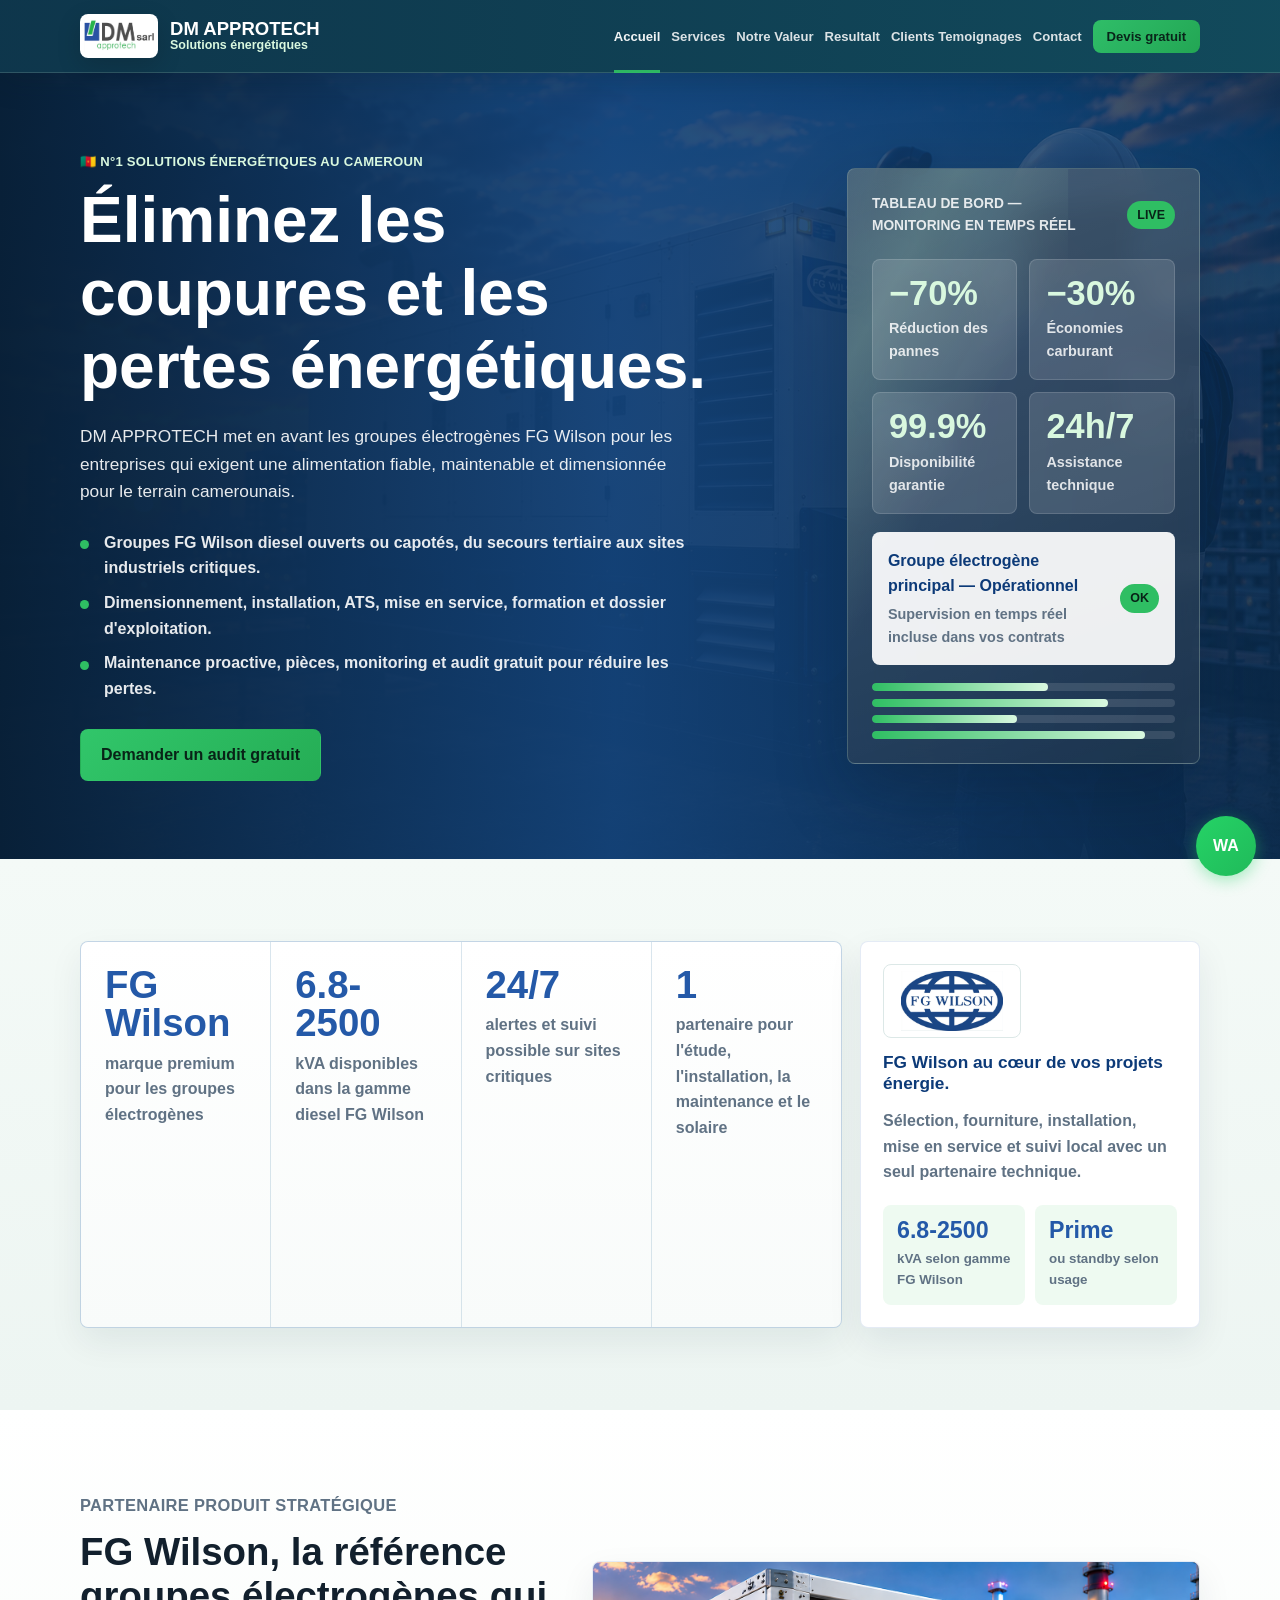
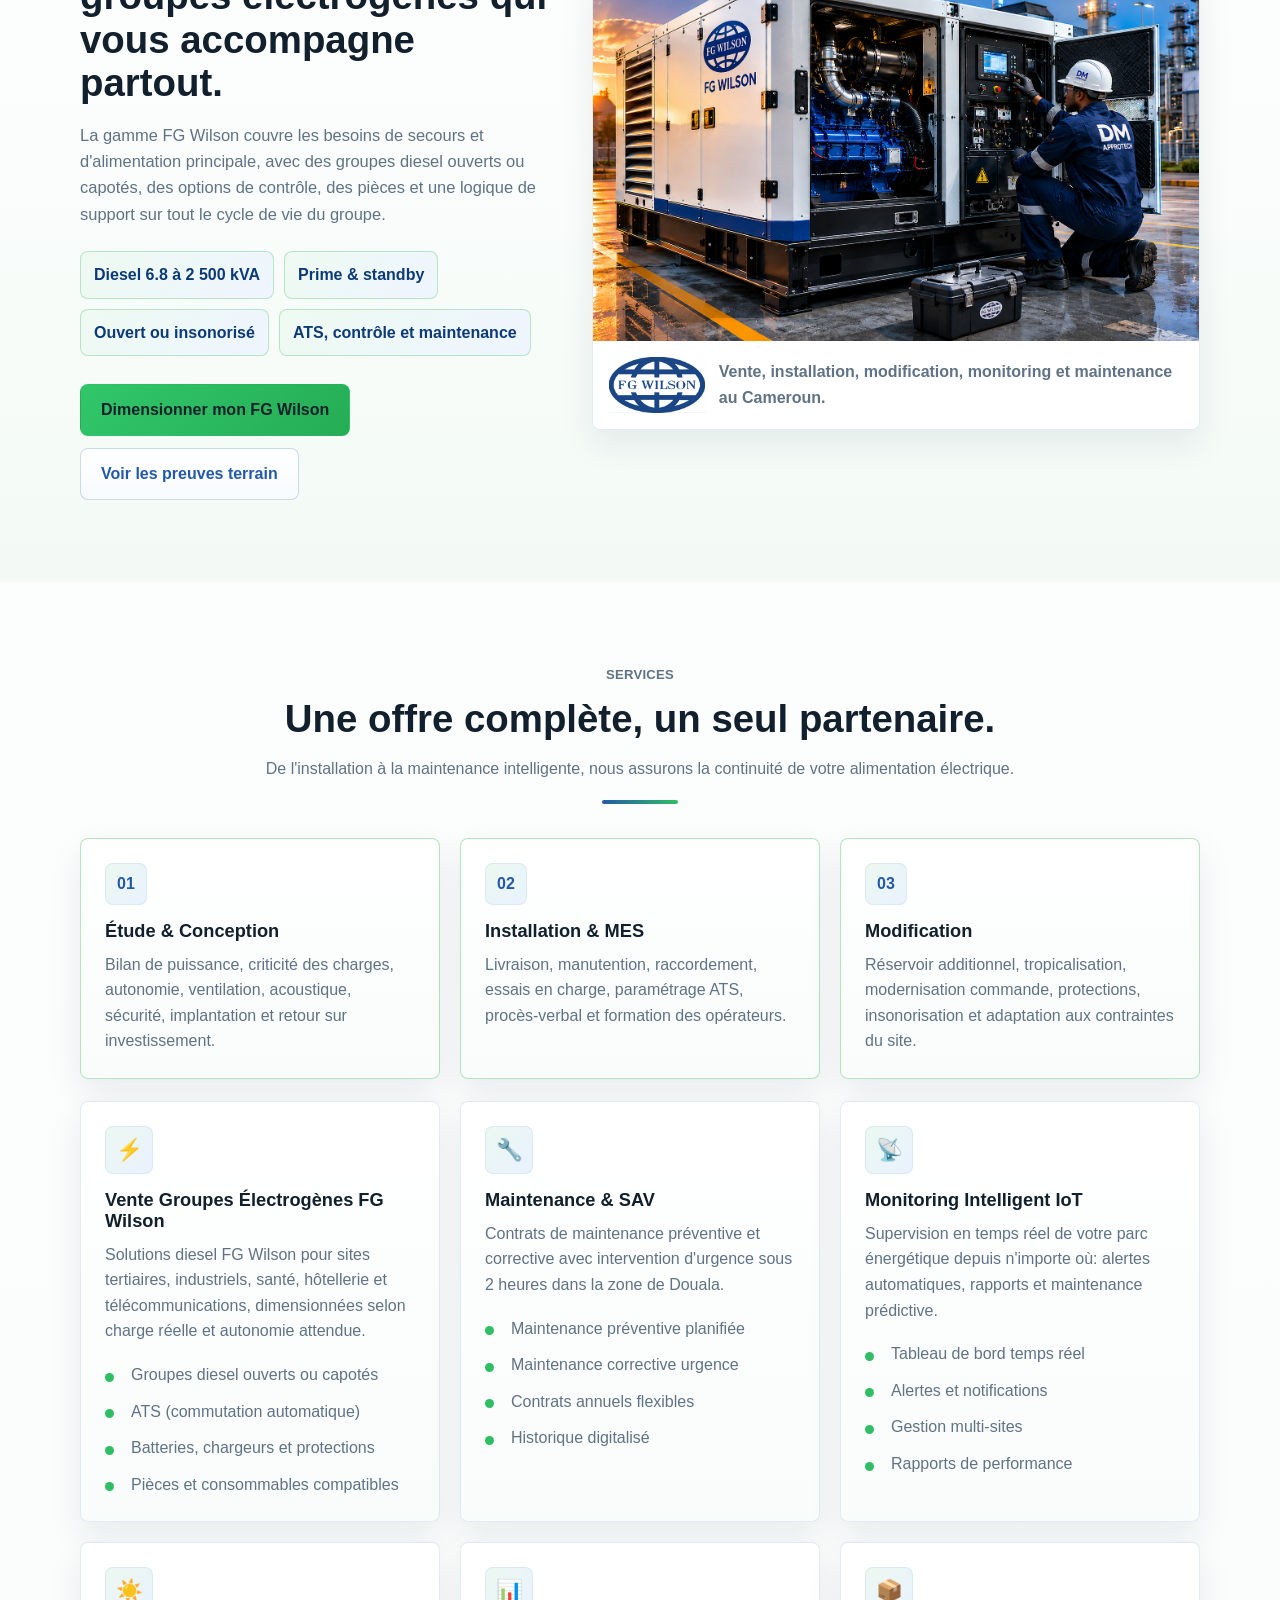
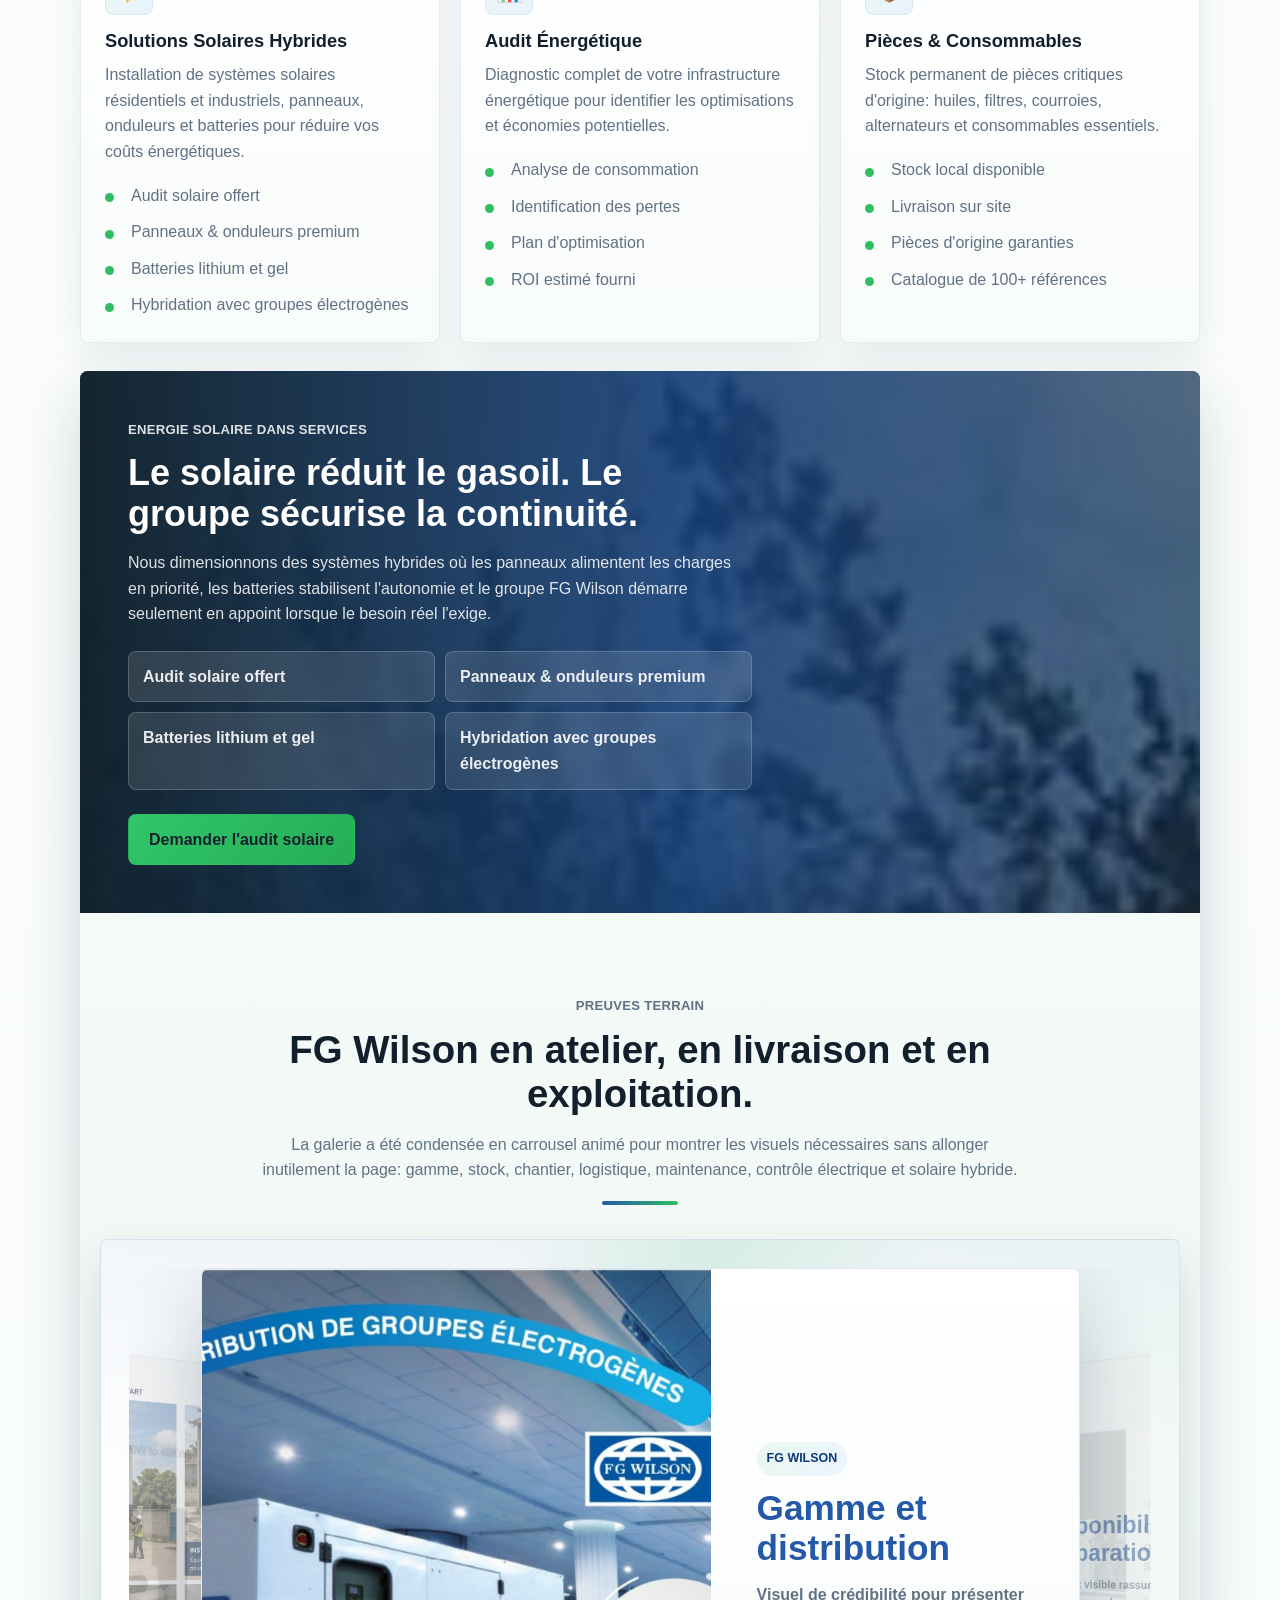
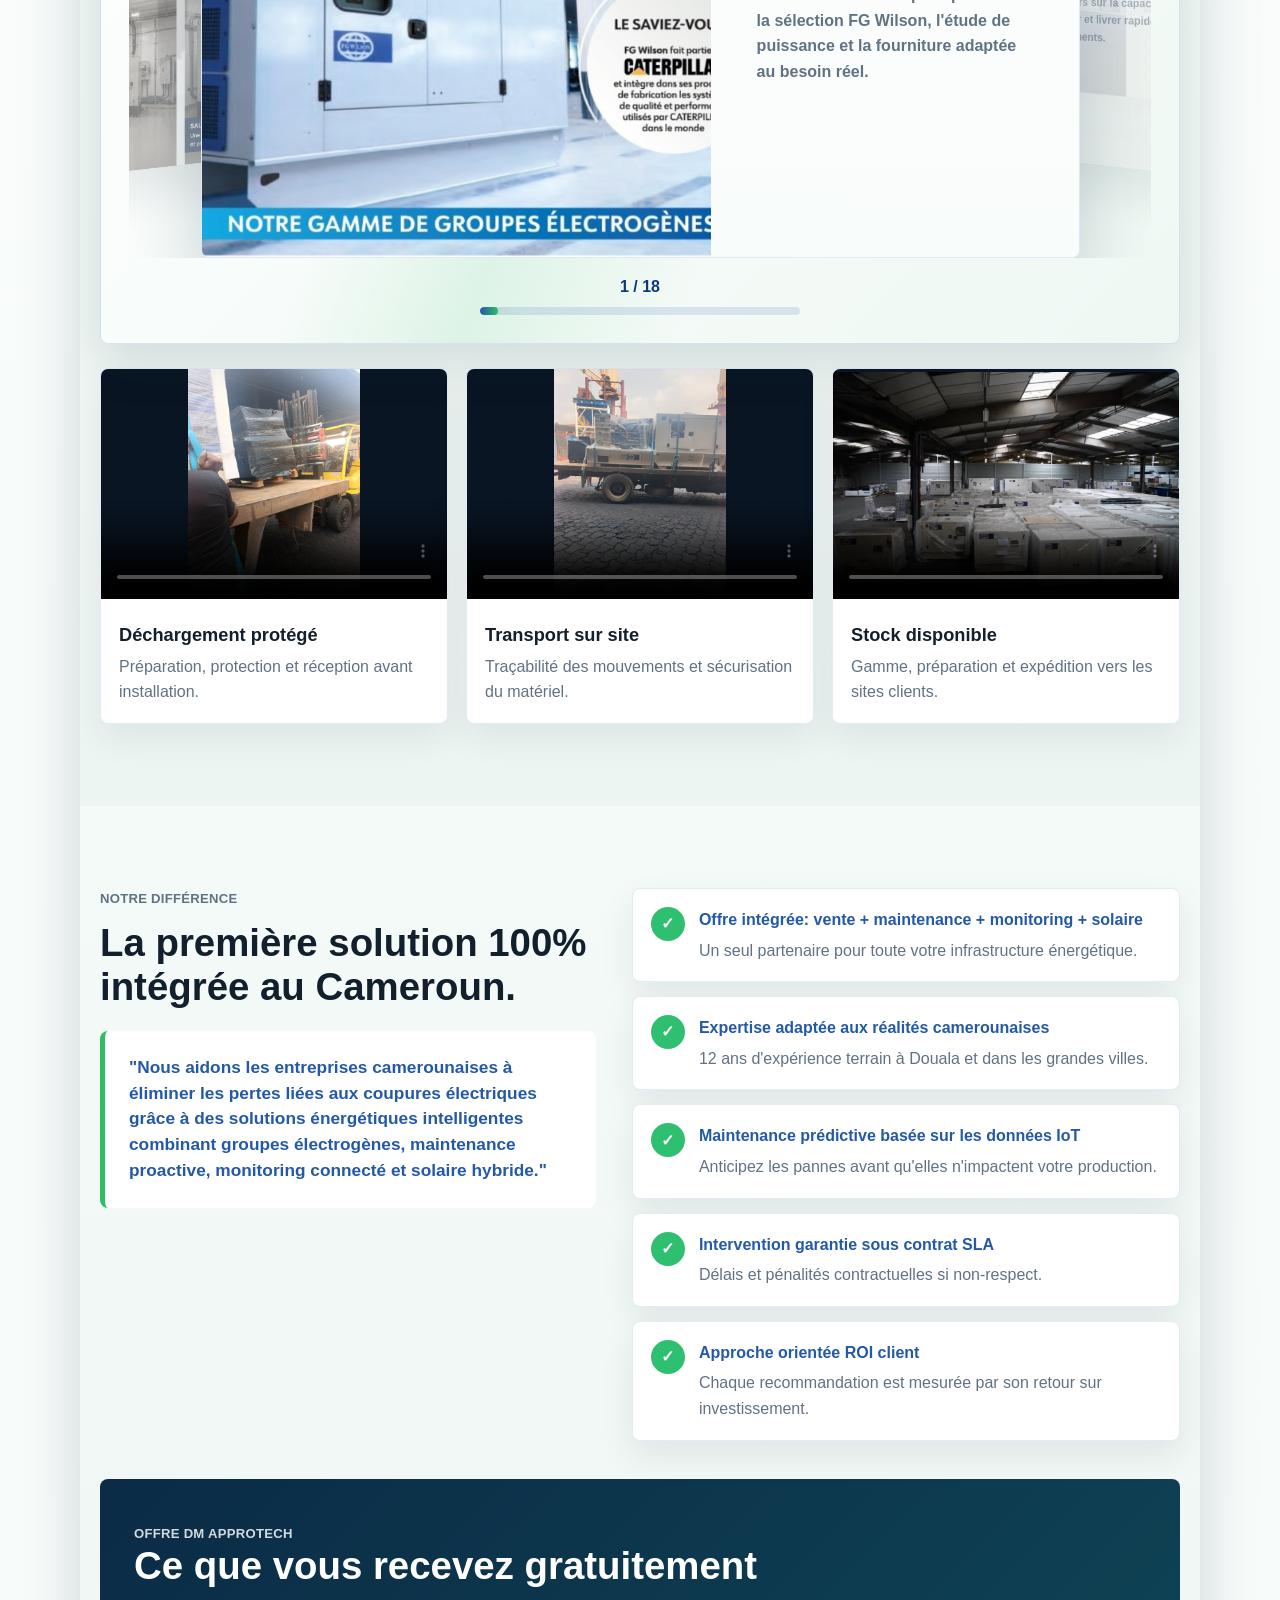
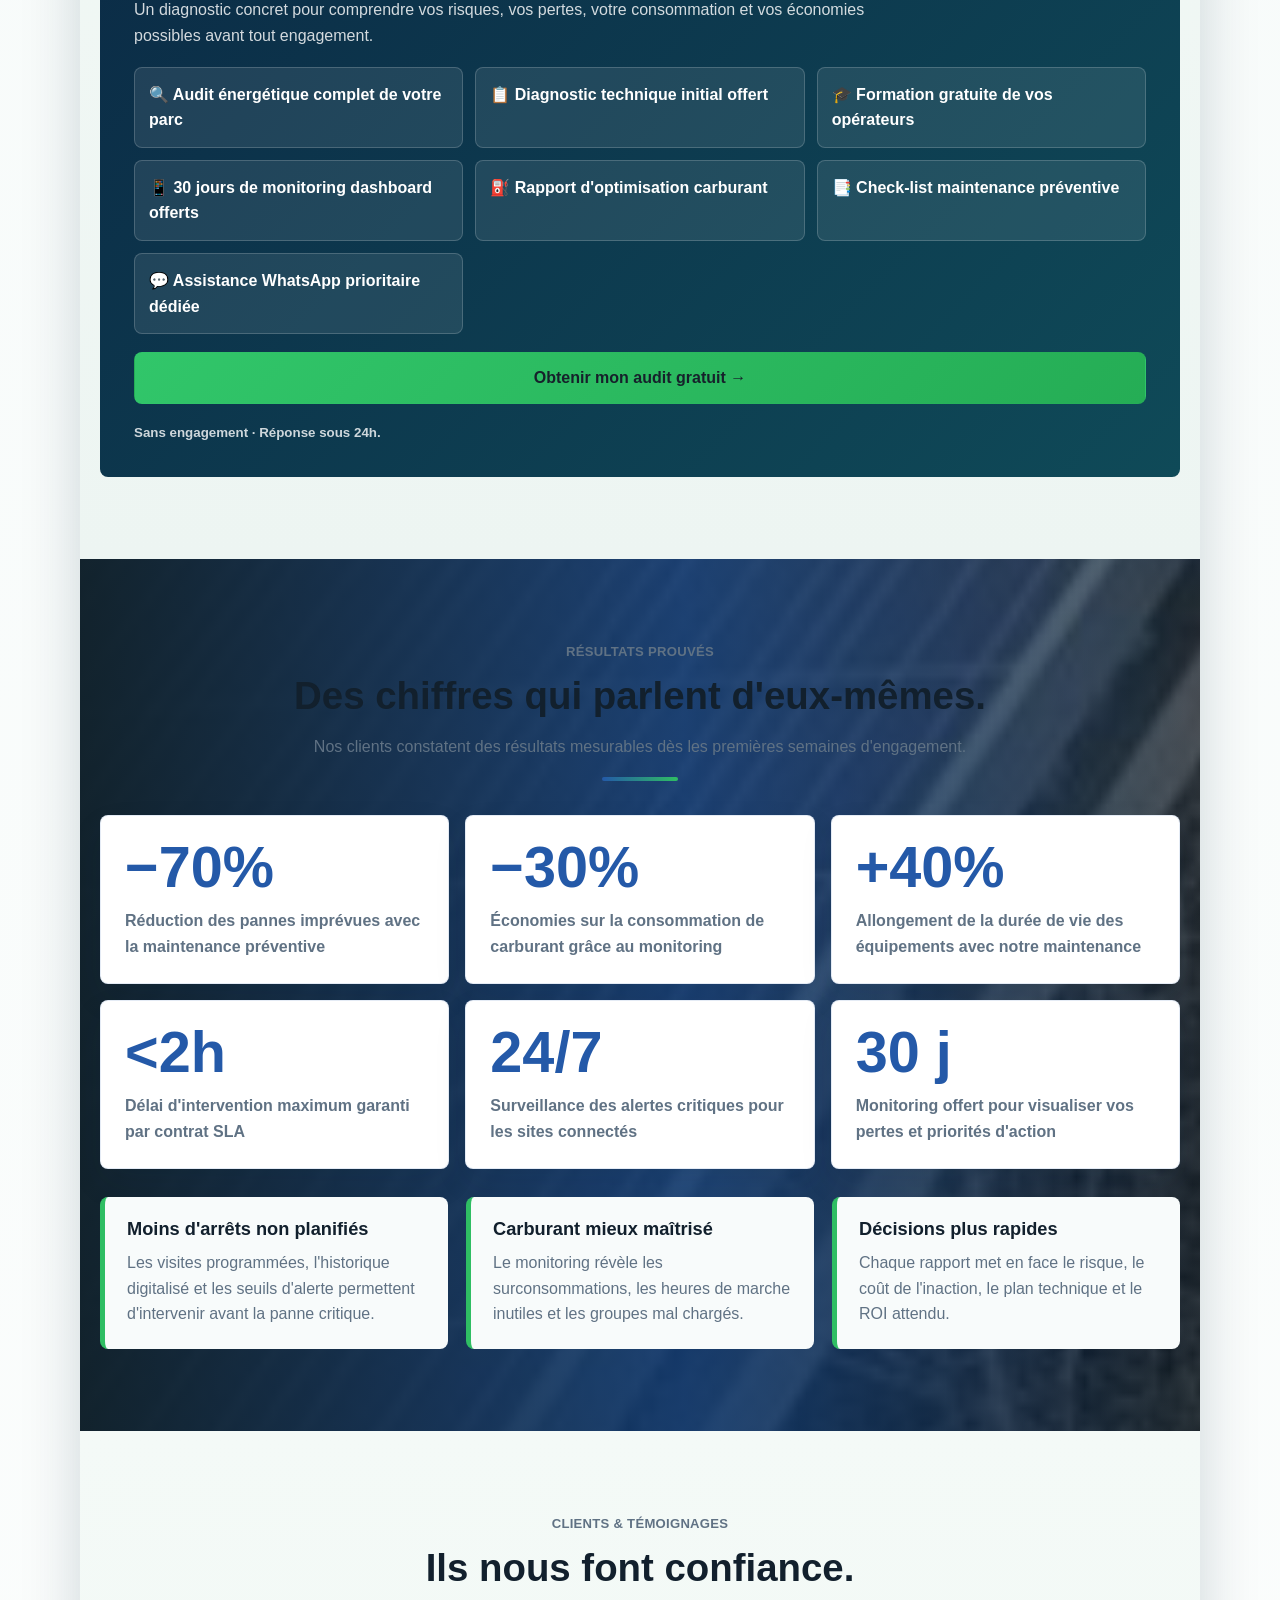
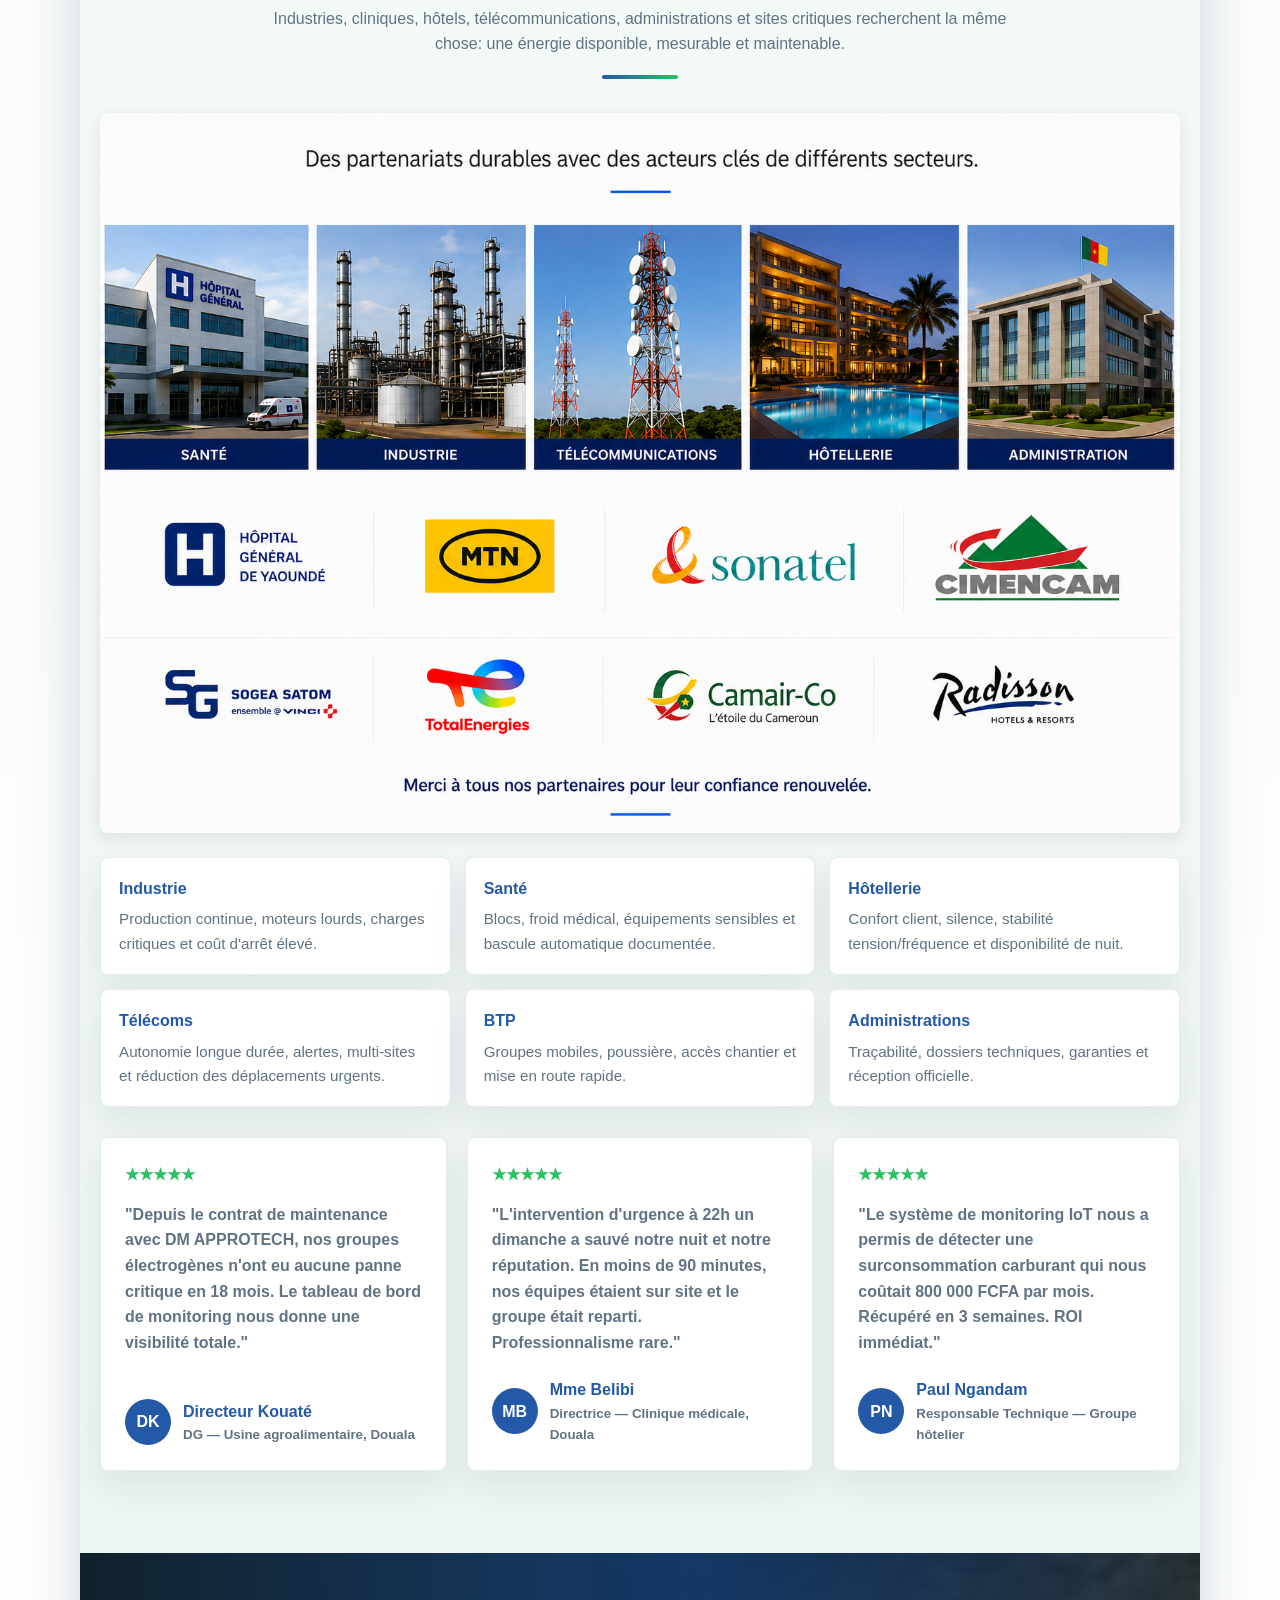
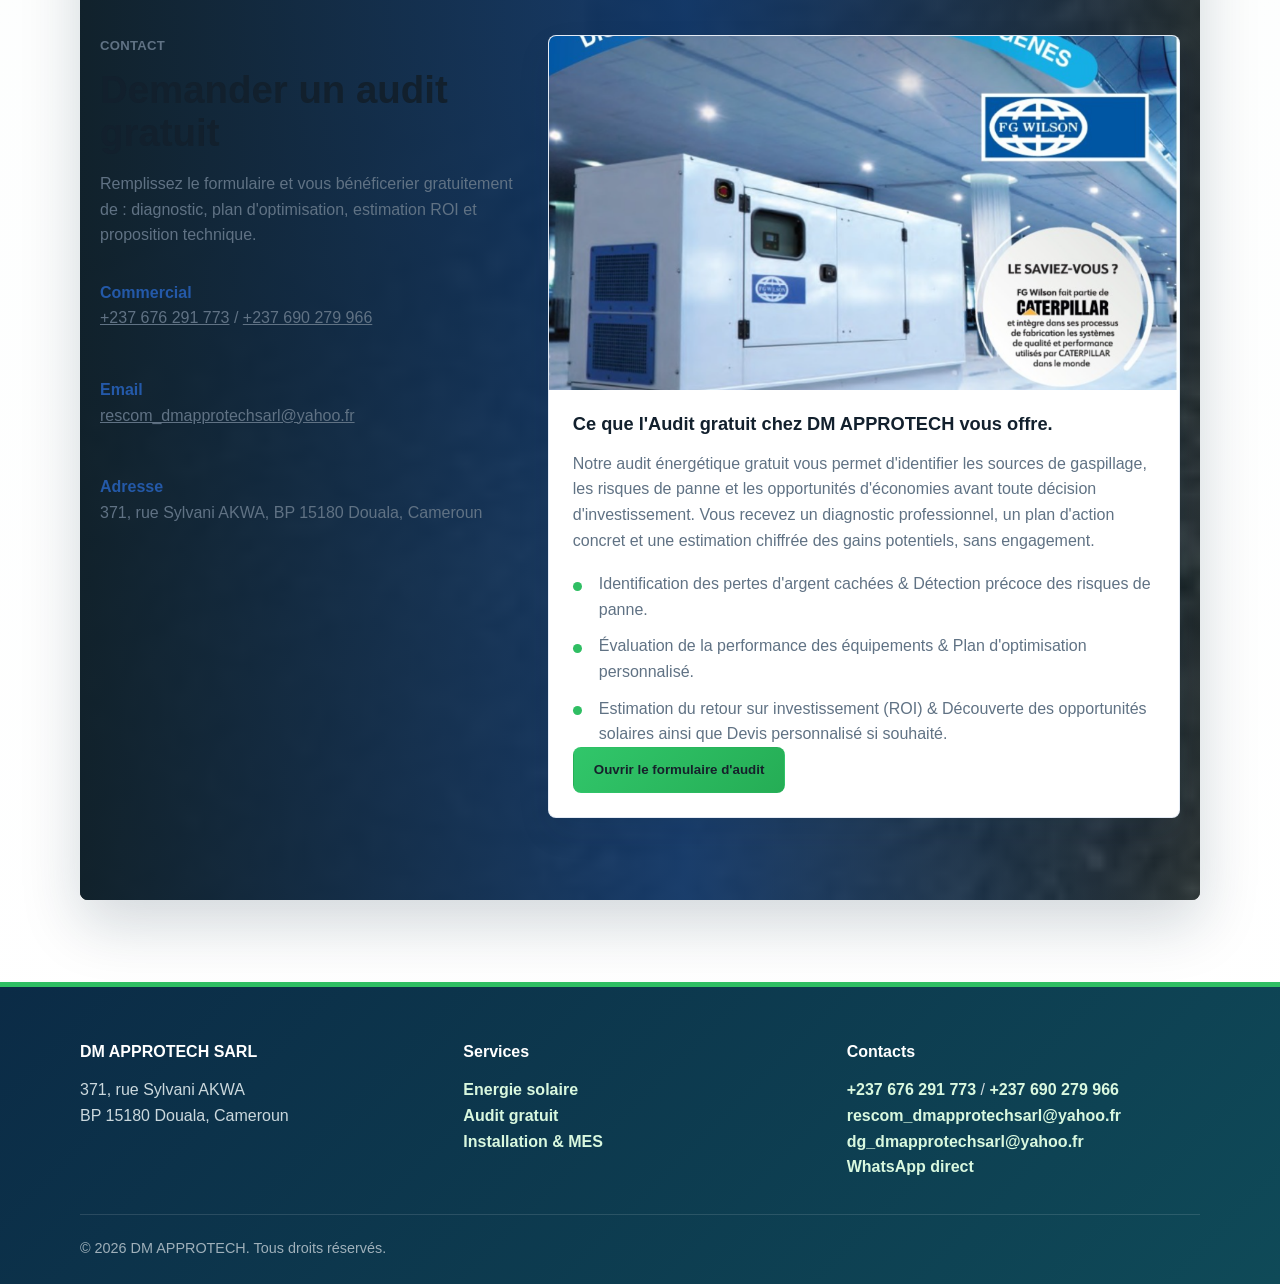
==== commit 8746a3fc: "ok" ====
--- a/index.html
+++ b/index.html
@@ -12,6 +12,60 @@
   <meta property="og:image" content="images/Hero.png">
   <link rel="icon" type="image/svg+xml" href="favicon.svg">
   <link rel="stylesheet" href="css/style.css">
+  <style>
+    @font-face {
+      font-display: block;
+      font-family: Roboto;
+      src: url(https://assets.brevo.com/font/Roboto/Latin/normal/normal/7529907e9eaf8ebb5220c5f9850e3811.woff2) format("woff2"), url(https://assets.brevo.com/font/Roboto/Latin/normal/normal/25c678feafdc175a70922a116c9be3e7.woff) format("woff")
+    }
+
+    @font-face {
+      font-display: fallback;
+      font-family: Roboto;
+      font-weight: 600;
+      src: url(https://assets.brevo.com/font/Roboto/Latin/medium/normal/6e9caeeafb1f3491be3e32744bc30440.woff2) format("woff2"), url(https://assets.brevo.com/font/Roboto/Latin/medium/normal/71501f0d8d5aa95960f6475d5487d4c2.woff) format("woff")
+    }
+
+    @font-face {
+      font-display: fallback;
+      font-family: Roboto;
+      font-weight: 700;
+      src: url(https://assets.brevo.com/font/Roboto/Latin/bold/normal/3ef7cf158f310cf752d5ad08cd0e7e60.woff2) format("woff2"), url(https://assets.brevo.com/font/Roboto/Latin/bold/normal/ece3a1d82f18b60bcce0211725c476aa.woff) format("woff")
+    }
+
+    :where(.sib-form-message-panel) {
+      display: none;
+    }
+
+    :where(.sib-form-message-panel .sib-notification__icon) {
+      width: 20px;
+      height: 20px;
+    }
+
+    #sib-container input:-ms-input-placeholder {
+      font-family: Helvetica, sans-serif;
+      text-align: left;
+      color: #c0ccda;
+    }
+
+    #sib-container input::placeholder {
+      font-family: Helvetica, sans-serif;
+      text-align: left;
+      color: #c0ccda;
+    }
+
+    #sib-container textarea::placeholder {
+      font-family: Helvetica, sans-serif;
+      text-align: left;
+      color: #c0ccda;
+    }
+
+    #sib-container a {
+      text-decoration: underline;
+      color: #2BB2FC;
+    }
+  </style>
+  <link rel="stylesheet" href="https://sibforms.com/forms/end-form/build/sib-styles.css">
 </head>
 <body>
   <header class="header">
@@ -495,69 +549,116 @@
       <div class="modal-head">
         <p class="eyebrow">DM APPROTECH</p>
         <h2 id="audit-modal-title">Demander un audit gratuit</h2>
-        <p>Remplissez ce formulaire. Une fois l'URL publique Brevo renseignée dans le HTML, Brevo récupère la demande et déclenche votre tunnel de vente.</p>
-      </div>
-      <form class="card form-card audit-form" id="brevoAuditForm" action="https://sibforms.com/serve/YOUR_BREVO_FORM_ID" method="POST" data-brevo-endpoint="">
-        <input type="hidden" name="LEAD_SOURCE" value="Site web DM APPROTECH">
-        <input type="hidden" name="FUNNEL_STAGE" value="Audit gratuit">
-        <input type="hidden" name="SERVICE_INTEREST" value="Audit énergétique">
-        <input type="hidden" name="SOURCE_URL" value="">
-        <input type="hidden" name="SUBMITTED_AT" value="">
-        <input type="hidden" name="UTM_SOURCE" value="">
-        <input type="hidden" name="UTM_MEDIUM" value="">
-        <input type="hidden" name="UTM_CAMPAIGN" value="">
-        <input type="hidden" name="UTM_CONTENT" value="">
-        <input type="text" name="email_address_check" value="" class="honeypot" tabindex="-1" autocomplete="off" aria-hidden="true">
-
-        <div class="form-grid">
-          <div class="form-group"><label for="FIRSTNAME">Prénom *</label><input id="FIRSTNAME" name="FIRSTNAME" type="text" autocomplete="given-name" required></div>
-          <div class="form-group"><label for="LASTNAME">Nom *</label><input id="LASTNAME" name="LASTNAME" type="text" autocomplete="family-name" required></div>
-        </div>
-        <div class="form-grid">
-          <div class="form-group"><label for="EMAIL">Email *</label><input id="EMAIL" name="EMAIL" type="email" autocomplete="email" required></div>
-          <div class="form-group"><label for="SMS">Téléphone / WhatsApp *</label><input id="SMS" name="SMS" type="tel" autocomplete="tel" required></div>
-        </div>
-        <div class="form-grid">
-          <div class="form-group"><label for="COMPANY">Entreprise</label><input id="COMPANY" name="COMPANY" type="text" autocomplete="organization"></div>
-          <div class="form-group"><label for="SITE_CITY">Ville / site *</label><input id="SITE_CITY" name="SITE_CITY" type="text" placeholder="Douala, Yaoundé, Bafoussam..." required></div>
-        </div>
-        <div class="form-grid">
-          <div class="form-group">
-            <label for="INFRA_TYPE">Infrastructure *</label>
-            <select id="INFRA_TYPE" name="INFRA_TYPE" required>
-              <option value="">Sélectionnez</option>
-              <option>Groupe électrogène existant</option>
-              <option>Projet nouveau groupe FG Wilson</option>
-              <option>Solaire hybride</option>
-              <option>Parc multi-sites</option>
-              <option>Autre infrastructure critique</option>
-            </select>
-          </div>
-          <div class="form-group"><label for="POWER_NEED">Puissance estimée</label><input id="POWER_NEED" name="POWER_NEED" type="text" placeholder="Exemple: 100 kVA"></div>
-        </div>
-        <div class="form-group">
-          <label for="AUDIT_GOAL">Objectif principal *</label>
-          <select id="AUDIT_GOAL" name="AUDIT_GOAL" required>
-            <option value="">Sélectionnez</option>
-            <option>Réduire les pannes</option>
-            <option>Réduire la consommation carburant</option>
-            <option>Installer ou hybrider avec solaire</option>
-            <option>Mettre en place un contrat de maintenance</option>
-            <option>Préparer un devis technique complet</option>
-          </select>
-        </div>
-        <div class="form-group">
-          <label for="MESSAGE">Contexte du site</label>
-          <textarea id="MESSAGE" name="MESSAGE" placeholder="Décrivez vos coupures, équipements critiques, consommation carburant, horaires, urgence et contraintes d'accès."></textarea>
-        </div>
-        <label class="consent-line">
-          <input type="checkbox" name="OPT_IN" value="1" required>
-          <span>J'accepte d'être contacté par DM APPROTECH pour le diagnostic, le devis et le suivi de mon audit gratuit.</span>
-        </label>
-        <button class="btn" type="submit">Envoyer ma demande d'audit</button>
-        <p class="form-status" role="status" aria-live="polite"></p>
-        <p class="privacy-note">EN attante de reponse <strong>MERCI </strong>DE <strong>PATIENTER  </strong>. Pendant 24H maximum</p>
-      </form>
+        <p>Remplissez ce formulaire.</p>
+       </div>
+      <div class="sib-form" style="text-align: center; background-color: transparent;">
+        <div id="sib-form-container" class="sib-form-container">
+          <div id="error-message" class="sib-form-message-panel" style="font-family:Helvetica, sans-serif; font-size:16px; text-align:left; color:#661d1d; background-color:#ffeded; border-color:#ff4949; border-radius:3px; max-width:350px;">
+            <div class="sib-form-message-panel__text sib-form-message-panel__text--center">
+              <svg viewBox="0 0 512 512" class="sib-icon sib-notification__icon">
+                <path d="M256 40c118.621 0 216 96.075 216 216 0 119.291-96.61 216-216 216-119.244 0-216-96.562-216-216 0-119.203 96.602-216 216-216m0-32C119.043 8 8 119.083 8 256c0 136.997 111.043 248 248 248s248-111.003 248-248C504 119.083 392.957 8 256 8zm-11.49 120h22.979c6.823 0 12.274 5.682 11.99 12.5l-7 168c-.268 6.428-5.556 11.5-11.99 11.5h-8.979c-6.433 0-11.722-5.073-11.99-11.5l-7-168c-.283-6.818 5.167-12.5 11.99-12.5zM256 340c-15.464 0-28 12.536-28 28s12.536 28 28 28 28-12.536 28-28-12.536-28-28-28z" />
+              </svg>
+              <span class="sib-form-message-panel__inner-text">
+                Nous n&#39;avons pas pu confirmer votre inscription.
+              </span>
+            </div>
+          </div>
+          <div></div>
+          <div id="success-message" class="sib-form-message-panel" style="font-family:Helvetica, sans-serif; font-size:16px; text-align:left; color:#085229; background-color:#e7faf0; border-color:#13ce66; border-radius:3px; max-width:350px;">
+            <div class="sib-form-message-panel__text sib-form-message-panel__text--center">
+              <svg viewBox="0 0 512 512" class="sib-icon sib-notification__icon">
+                <path d="M256 8C119.033 8 8 119.033 8 256s111.033 248 248 248 248-111.033 248-248S392.967 8 256 8zm0 464c-118.664 0-216-96.055-216-216 0-118.663 96.055-216 216-216 118.664 0 216 96.055 216 216 0 118.663-96.055 216-216 216zm141.63-274.961L217.15 376.071c-4.705 4.667-12.303 4.637-16.97-.068l-85.878-86.572c-4.667-4.705-4.637-12.303.068-16.97l8.52-8.451c4.705-4.667 12.303-4.637 16.97.068l68.976 69.533 163.441-162.13c4.705-4.667 12.303-4.637 16.97.068l8.451 8.52c4.668 4.705 4.637 12.303-.068 16.97z" />
+              </svg>
+              <span class="sib-form-message-panel__inner-text">
+                Votre demande d&#39;audit a été enregistré avec succès. Nous vous recontacterons pour votre Audit
+              </span>
+            </div>
+          </div>
+          <div></div>
+          <div id="sib-container" class="sib-container--medium sib-container--vertical" style="max-width:350px; text-align:center; background-color:rgba(255,255,255,0.8); border-width:1px; border-style:solid; border-color:#C0CCD9; border-radius:3px; direction:ltr">
+            <form id="sib-form" method="POST" action="https://8689e2ca.sibforms.com/serve/[base64]" data-type="subscription">
+              <div style="padding: 8px 0;">
+                <div class="sib-form-block" style="font-family:Palatino Linotype, serif; font-size:15px; font-weight:700; text-align:left; text-decoration:underline; color:#95d4b2; background-color:transparent; text-align:left">
+                  <p>DM APPROTECH</p>
+                </div>
+              </div>
+              <div style="padding: 8px 0;">
+                <div class="sib-form-block" style="font-family:Helvetica, sans-serif; font-size:32px; font-weight:700; text-align:left; color:#3C4858; background-color:transparent; text-align:left">
+                  <p>Recevoir mon Audit gratuit</p>
+                </div>
+              </div>
+              <div style="padding: 8px 0;">
+                <div class="sib-input sib-form-block">
+                  <div class="form__entry entry_block">
+                    <div class="form__label-row ">
+                      <label class="entry__label" style="font-weight: 700; text-align: left; font-family:Helvetica, sans-serif; font-size:16px; font-weight:700; text-align:left; color:#3c4858;" for="PRENOM" data-required="*">PRENOM</label>
+                      <div class="entry__field">
+                        <input class="input " maxlength="200" type="text" id="PRENOM" name="PRENOM" autocomplete="off" placeholder="PRENOM" data-required="true" required />
+                      </div>
+                    </div>
+                    <label class="entry__error entry__error--primary" style="font-family:Helvetica, sans-serif; font-size:16px; text-align:left; color:#661d1d; background-color:#ffeded; border-color:#ff4949; border-radius:3px;">
+                    </label>
+                  </div>
+                </div>
+              </div>
+              <div style="padding: 8px 0;">
+                <div class="sib-input sib-form-block">
+                  <div class="form__entry entry_block">
+                    <div class="form__label-row ">
+                      <label class="entry__label" style="font-weight: 700; text-align: left; font-family:Helvetica, sans-serif; font-size:16px; font-weight:700; text-align:left; color:#3c4858;" for="NOM" data-required="*">NOM</label>
+                      <div class="entry__field">
+                        <input class="input " maxlength="200" type="text" id="NOM" name="NOM" autocomplete="off" placeholder="NOM" data-required="true" required />
+                      </div>
+                    </div>
+                    <label class="entry__error entry__error--primary" style="font-family:Helvetica, sans-serif; font-size:16px; text-align:left; color:#661d1d; background-color:#ffeded; border-color:#ff4949; border-radius:3px;">
+                    </label>
+                  </div>
+                </div>
+              </div>
+              <div style="padding: 8px 0;">
+                <div class="sib-input sib-form-block">
+                  <div class="form__entry entry_block">
+                    <div class="form__label-row ">
+                      <label class="entry__label" style="font-weight: 700; text-align: left; font-family:Helvetica, sans-serif; font-size:16px; font-weight:700; text-align:left; color:#3c4858;" for="EMAIL" data-required="*">Email</label>
+                      <div class="entry__field">
+                        <input class="input " type="text" id="EMAIL" name="EMAIL" autocomplete="off" value="" placeholder="EMAIL" data-required="true" required />
+                      </div>
+                    </div>
+                    <label class="entry__error entry__error--primary" style="font-family:Helvetica, sans-serif; font-size:16px; text-align:left; color:#661d1d; background-color:#ffeded; border-color:#ff4949; border-radius:3px;">
+                    </label>
+                  </div>
+                </div>
+              </div>
+              <div style="padding: 8px 0;">
+                <div class="sib-input sib-form-block">
+                  <div class="form__entry entry_block">
+                    <div class="form__label-row ">
+                      <label class="entry__label" style="font-weight: 700; text-align: left; font-family:Helvetica, sans-serif; font-size:16px; font-weight:700; text-align:left; color:#3c4858;" for="TELEPHONE_CLIENT" data-required="*">Téléphone / WhatsApp</label>
+                      <div class="entry__field">
+                        <input maxlength="200" type="text" data-numeric="true" class="input " id="TELEPHONE_CLIENT" name="TELEPHONE_CLIENT" autocomplete="off" data-required="true" required />
+                      </div>
+                    </div>
+                    <label class="entry__error entry__error--primary" style="font-family:Helvetica, sans-serif; font-size:16px; text-align:left; color:#661d1d; background-color:#ffeded; border-color:#ff4949; border-radius:3px;">
+                    </label>
+                  </div>
+                </div>
+              </div>
+              <div style="padding: 8px 0;">
+                <div class="sib-form-block" style="text-align: left">
+                  <button class="sib-form-block__button sib-form-block__button-with-loader" style="font-family:Helvetica, sans-serif; font-size:16px; font-weight:700; text-align:left; color:#FFFFFF; background-color:#07c35c; border-width:0px; border-radius:3px;" form="sib-form" type="submit">
+                    <svg class="icon clickable__icon progress-indicator__icon sib-hide-loader-icon" viewBox="0 0 512 512">
+                      <path d="M460.116 373.846l-20.823-12.022c-5.541-3.199-7.54-10.159-4.663-15.874 30.137-59.886 28.343-131.652-5.386-189.946-33.641-58.394-94.896-95.833-161.827-99.676C261.028 55.961 256 50.751 256 44.352V20.309c0-6.904 5.808-12.337 12.703-11.982 83.556 4.306 160.163 50.864 202.11 123.677 42.063 72.696 44.079 162.316 6.031 236.832-3.14 6.148-10.75 8.461-16.728 5.01z" />
+                    </svg>
+                    Envoyer ma demande d&#39;audit
+                  </button>
+                </div>
+              </div>
+              <input type="text" name="email_address_check" value="" class="input--hidden">
+              <input type="hidden" name="locale" value="fr">
+            </form>
+          </div>
+        </div>
+      </div>
     </div>
   </div>
 
@@ -581,6 +682,26 @@
     </div>
   </footer>
 
+  <script>
+    window.REQUIRED_CODE_ERROR_MESSAGE = 'Veuillez choisir un code pays';
+    window.LOCALE = 'fr';
+    window.EMAIL_INVALID_MESSAGE = window.SMS_INVALID_MESSAGE = "Les informations que vous avez fournies ne sont pas valides. Veuillez vérifier le format du champ et réessayer.";
+    window.REQUIRED_ERROR_MESSAGE = "Vous devez renseigner ce champ. ";
+    window.GENERIC_INVALID_MESSAGE = "Les informations que vous avez fournies ne sont pas valides. Veuillez vérifier le format du champ et réessayer.";
+    window.INVALID_NUMBER = "Les informations que vous avez fournies ne sont pas valides. Veuillez vérifier le format du champ et réessayer.";
+    window.INVALID_DATE = "Veuillez saisir une date valide";
+    window.REQUIRED_MULTISELECT_MESSAGE = 'Veuillez choisir au moins une option';
+    window.translation = {
+      common: {
+        selectedList: '{quantity} liste sélectionnée',
+        selectedLists: '{quantity} listes sélectionnées',
+        selectedOption: '{quantity} sélectionné',
+        selectedOptions: '{quantity} sélectionnés',
+      }
+    };
+    var AUTOHIDE = Boolean(0);
+  </script>
+  <script defer src="https://sibforms.com/forms/end-form/build/main.js"></script>
   <script src="js/script.js"></script>
 </body>
 </html>
--- a/css/style.css
+++ b/css/style.css
@@ -2787,3 +2787,380 @@
     margin-right: 8px;
   }
 }
+
+@media (max-width: 760px) {
+  html,
+  body {
+    max-width: 100vw;
+    overflow-x: hidden;
+  }
+
+  main,
+  section {
+    max-width: 100vw;
+    overflow-x: hidden;
+  }
+
+  .container,
+  .header .container {
+    width: calc(100vw - 28px) !important;
+    max-width: calc(100vw - 28px) !important;
+  }
+
+  .header {
+    backdrop-filter: blur(12px);
+  }
+
+  .header .container {
+    min-height: 68px;
+    flex-wrap: wrap;
+    gap: 10px;
+    position: relative;
+    padding-right: 56px;
+  }
+
+  .logo-img {
+    width: 82px;
+    height: 46px;
+  }
+
+  .menu-toggle {
+    display: grid !important;
+    place-items: center;
+    position: absolute !important;
+    top: 12px !important;
+    right: 0 !important;
+    left: auto !important;
+    flex: 0 0 44px;
+    margin-left: auto;
+    width: 44px;
+    height: 44px;
+    background: linear-gradient(135deg, var(--accent), #25ad55);
+    color: #082317;
+    z-index: 100;
+  }
+
+  .nav-menu.active {
+    margin-top: 8px;
+    padding: 10px 0 14px;
+  }
+
+  .hero-home {
+    min-height: auto;
+    background: #061f35;
+  }
+
+  .hero-home .hero-inner {
+    gap: 24px;
+    padding: 44px 0 36px;
+  }
+
+  .hero-bg-image {
+    top: auto;
+    right: -22%;
+    bottom: 0;
+    width: 132%;
+    height: 58%;
+    object-fit: contain;
+    object-position: right bottom;
+    opacity: 0.72 !important;
+    filter: saturate(1.14) contrast(1.08);
+  }
+
+  .hero-shade {
+    background:
+      linear-gradient(180deg, rgba(5, 22, 38, 0.98) 0%, rgba(7, 31, 52, 0.9) 46%, rgba(7, 31, 52, 0.62) 73%, rgba(7, 31, 52, 0.76) 100%),
+      linear-gradient(90deg, rgba(5, 22, 38, 0.95), rgba(5, 22, 38, 0.46));
+  }
+
+  .hero-copy,
+  .lead,
+  .hero-points,
+  .hero-points li {
+    max-width: 100%;
+  }
+
+  .eyebrow,
+  .lead,
+  .hero-points li,
+  .dashboard-metrics span,
+  .dashboard-metrics strong,
+  .generator-status strong,
+  .generator-status span {
+    overflow-wrap: anywhere;
+  }
+
+  .eyebrow {
+    max-width: 28ch;
+  }
+
+  .hero-copy::after {
+    content: "";
+    display: block;
+    height: 188px;
+    margin: 22px 0 0;
+    border: 1px solid rgba(217, 248, 223, 0.2);
+    border-radius: var(--radius);
+    background:
+      linear-gradient(145deg, rgba(255, 255, 255, 0.12), rgba(255, 255, 255, 0.02)),
+      url("../images/Hero.png") center / contain no-repeat;
+    box-shadow:
+      inset 0 0 0 1px rgba(255, 255, 255, 0.05),
+      0 18px 38px rgba(0, 0, 0, 0.18);
+    backdrop-filter: blur(2px);
+  }
+
+  .hero-copy h1 {
+    max-width: 11ch;
+    font-size: clamp(2rem, 8.2vw, 2.28rem);
+    line-height: 1.12;
+    overflow-wrap: normal;
+  }
+
+  .lead {
+    max-width: 34ch;
+    font-size: 1.02rem;
+  }
+
+  .hero-points {
+    max-width: 34ch;
+    gap: 11px;
+  }
+
+  .hero-points li {
+    font-size: 0.96rem;
+  }
+
+  .monitoring-dashboard {
+    margin-top: 0;
+    padding: 16px;
+    background:
+      linear-gradient(160deg, rgba(255, 255, 255, 0.18), rgba(255, 255, 255, 0.08)),
+      rgba(6, 30, 54, 0.46);
+  }
+
+  .dashboard-head {
+    display: grid;
+    grid-template-columns: 1fr auto;
+    align-items: flex-start;
+  }
+
+  .dashboard-head span {
+    line-height: 1.35;
+    overflow-wrap: break-word;
+  }
+
+  .dashboard-metrics {
+    grid-template-columns: 1fr !important;
+    gap: 8px;
+  }
+
+  .dashboard-metrics div {
+    min-width: 0;
+    padding: 12px;
+  }
+
+  .dashboard-metrics strong {
+    font-size: 1.42rem;
+  }
+
+  .dashboard-metrics span {
+    font-size: 0.78rem;
+  }
+
+  .generator-status {
+    align-items: flex-start;
+    padding: 12px;
+  }
+
+  .signal-lines {
+    gap: 6px;
+  }
+
+  .section {
+    padding: 58px 0;
+  }
+
+  .section-head {
+    margin-bottom: 24px;
+  }
+
+  .home-proof-layout {
+    gap: 12px;
+  }
+
+  .stat-strip {
+    grid-template-columns: 1fr !important;
+  }
+
+  .stat-item {
+    min-width: 0;
+    min-height: auto;
+    padding: 16px;
+  }
+
+  .stat-item strong {
+    font-size: 1.35rem;
+    overflow-wrap: anywhere;
+  }
+
+  .stat-item span {
+    font-size: 0.86rem;
+    overflow-wrap: anywhere;
+  }
+
+  .fg-copy,
+  .fg-summary-card,
+  .offer-card,
+  .result-card,
+  .testimonial-card,
+  .carousel-slide div {
+    min-width: 0;
+  }
+
+  .fg-copy h2,
+  .section-head h2,
+  .offer-card h3,
+  .result-card span,
+  .testimonial-card p {
+    overflow-wrap: break-word;
+  }
+
+  .fg-copy h2 {
+    max-width: 18ch;
+  }
+
+  .fg-summary-card,
+  .offer-card,
+  .testimonial-card,
+  .form-card {
+    padding: 18px;
+  }
+
+  .fg-layout {
+    gap: 22px;
+  }
+
+  .fg-copy p {
+    font-size: 0.98rem;
+  }
+
+  .fg-badges {
+    gap: 8px;
+  }
+
+  .fg-badges span {
+    padding: 9px 10px;
+    font-size: 0.82rem;
+  }
+
+  .fg-visual > img {
+    aspect-ratio: 4 / 3;
+  }
+
+  .core-services,
+  .offer-grid {
+    gap: 14px;
+  }
+
+  .solar-service-panel {
+    min-height: 540px;
+  }
+
+  .solar-service-panel > img {
+    top: auto;
+    bottom: 0;
+    height: 48%;
+    opacity: 0.82;
+    object-fit: cover;
+    object-position: center bottom;
+  }
+
+  .solar-service-panel::before {
+    background:
+      linear-gradient(180deg, rgba(7, 31, 52, 0.98) 0%, rgba(13, 58, 110, 0.86) 46%, rgba(7, 31, 52, 0.4) 74%, rgba(7, 31, 52, 0.66) 100%);
+  }
+
+  .solar-service-copy {
+    max-width: none;
+    padding: 22px;
+  }
+
+  .solar-service-list {
+    gap: 8px;
+  }
+
+  .project-carousel {
+    padding: 12px;
+  }
+
+  .carousel-stage {
+    height: 560px;
+  }
+
+  .carousel-slide {
+    inset: 0 2%;
+    grid-template-rows: 220px 1fr;
+  }
+
+  .carousel-slide div {
+    padding: 20px;
+  }
+
+  .carousel-slide h3 {
+    font-size: 1.45rem;
+  }
+
+  .carousel-slide p {
+    font-size: 0.94rem;
+  }
+
+  .carousel-slide.is-prev {
+    opacity: 0.34;
+    transform: translate3d(-28%, 0, -180px) rotateY(36deg) scale(0.72);
+  }
+
+  .carousel-slide.is-next {
+    opacity: 0.34;
+    transform: translate3d(28%, 0, -180px) rotateY(-36deg) scale(0.72);
+  }
+
+  .carousel-slide.is-far-prev,
+  .carousel-slide.is-far-next {
+    opacity: 0;
+  }
+
+  .video-reel {
+    gap: 12px;
+  }
+
+  .video-reel video {
+    height: 185px;
+  }
+}
+
+@media (max-width: 420px) {
+  .container {
+    width: calc(100% - 28px);
+  }
+
+  .dashboard-metrics {
+    grid-template-columns: 1fr 1fr !important;
+  }
+
+  .stat-strip {
+    grid-template-columns: 1fr !important;
+  }
+
+  .stat-item {
+    min-height: auto;
+  }
+
+  .carousel-stage {
+    height: 535px;
+  }
+
+  .carousel-slide {
+    grid-template-rows: 205px 1fr;
+  }
+}
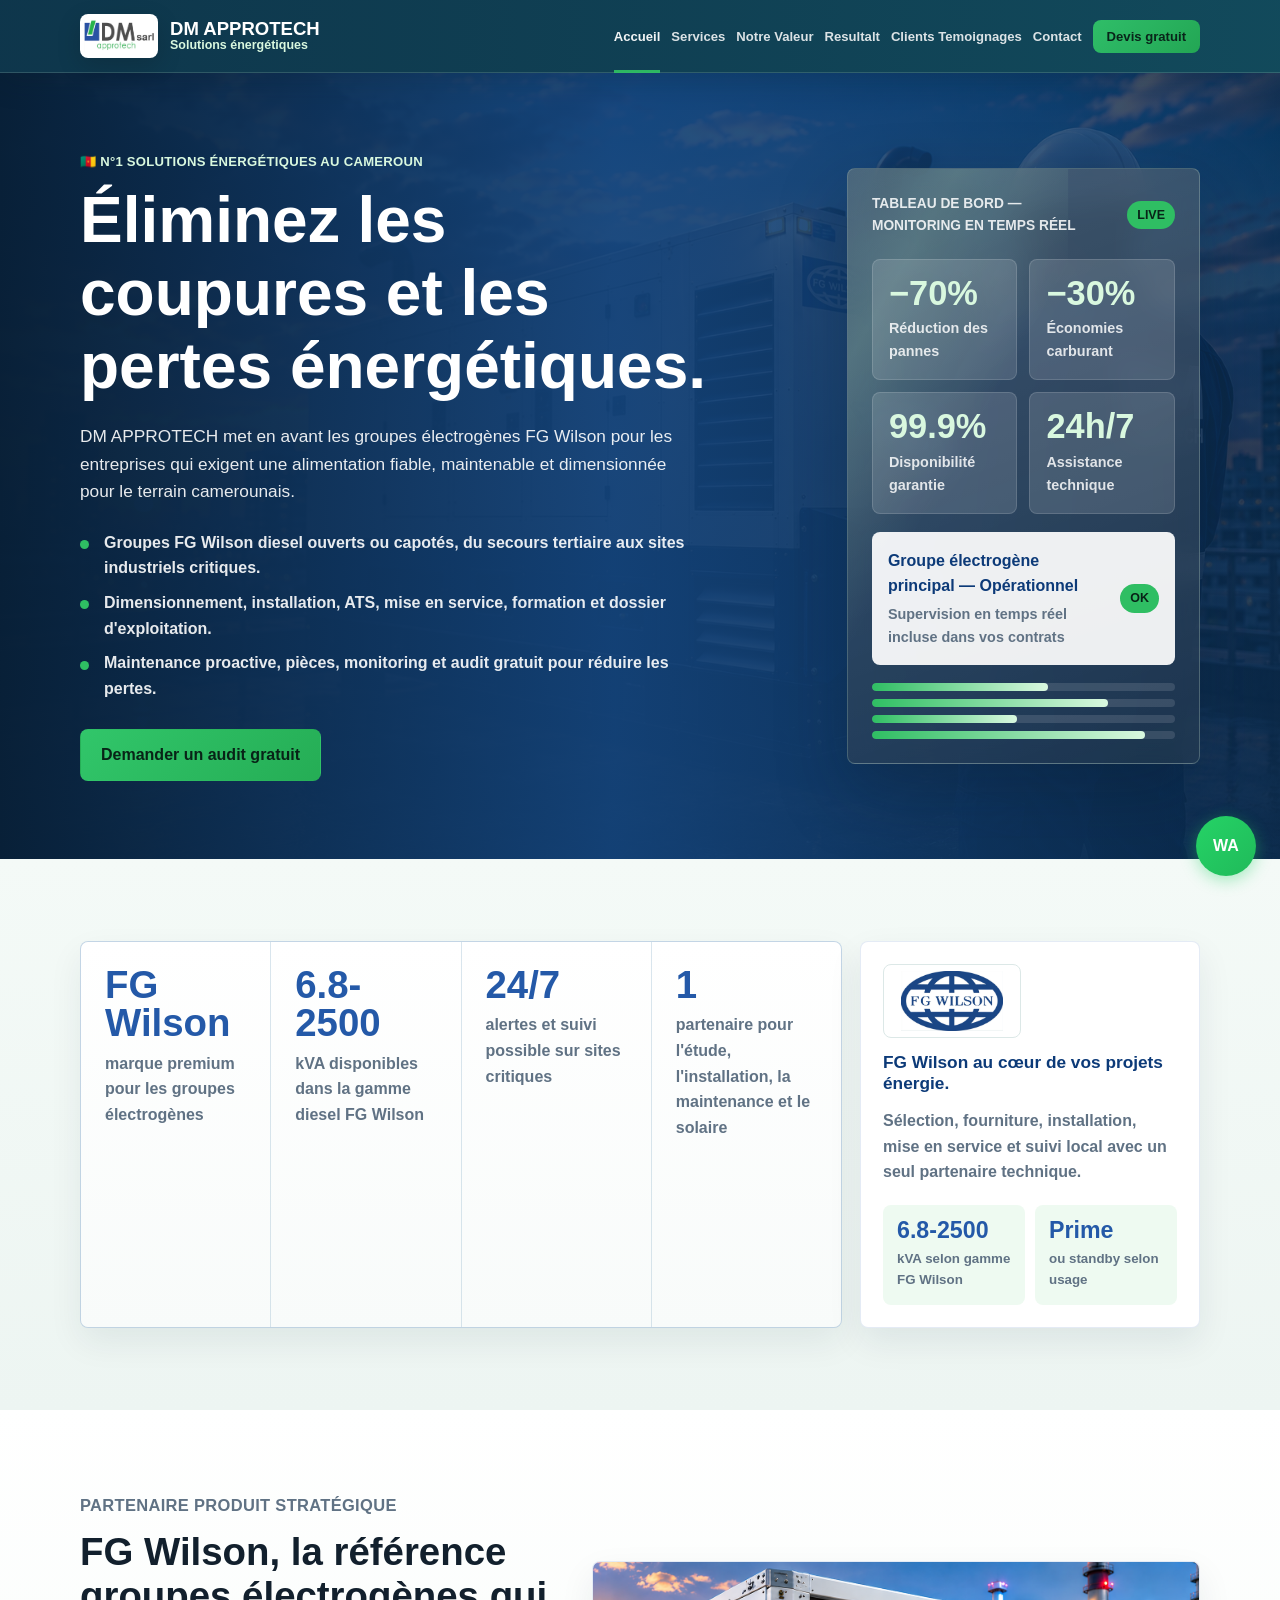
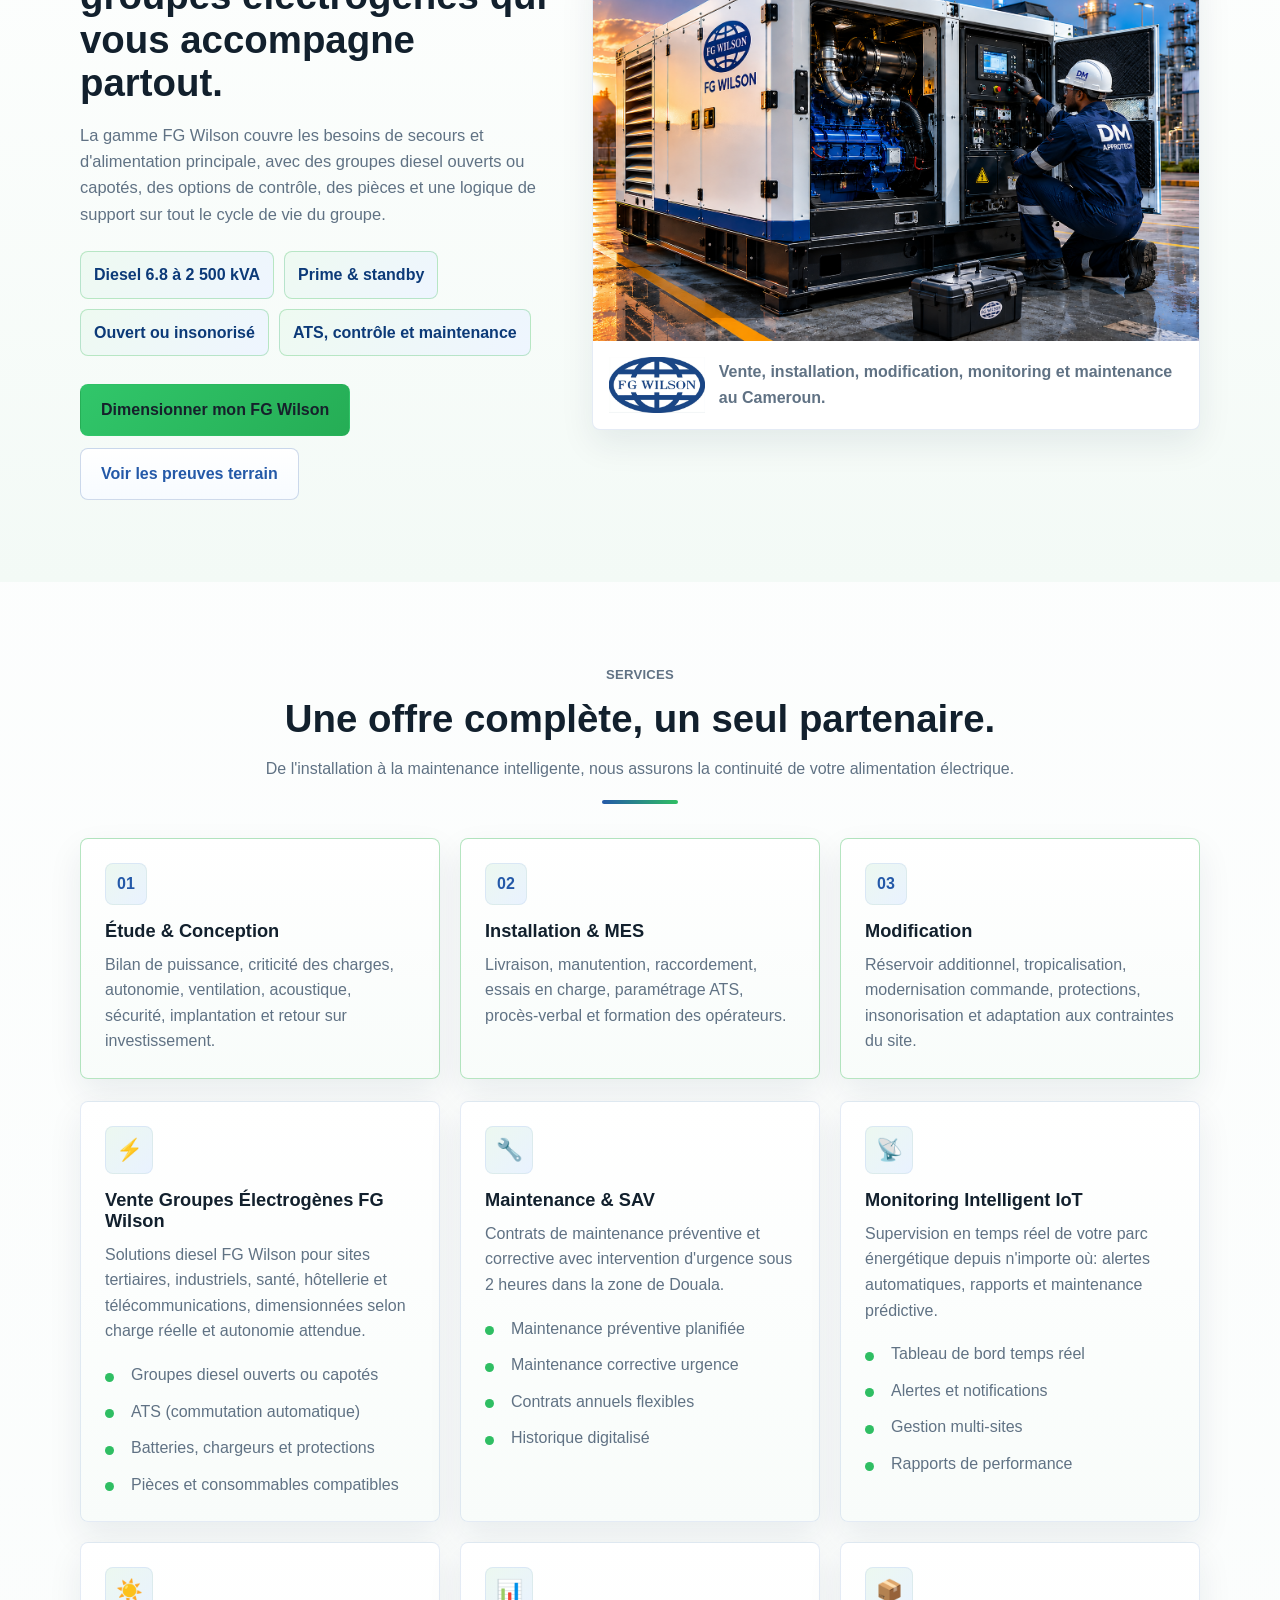
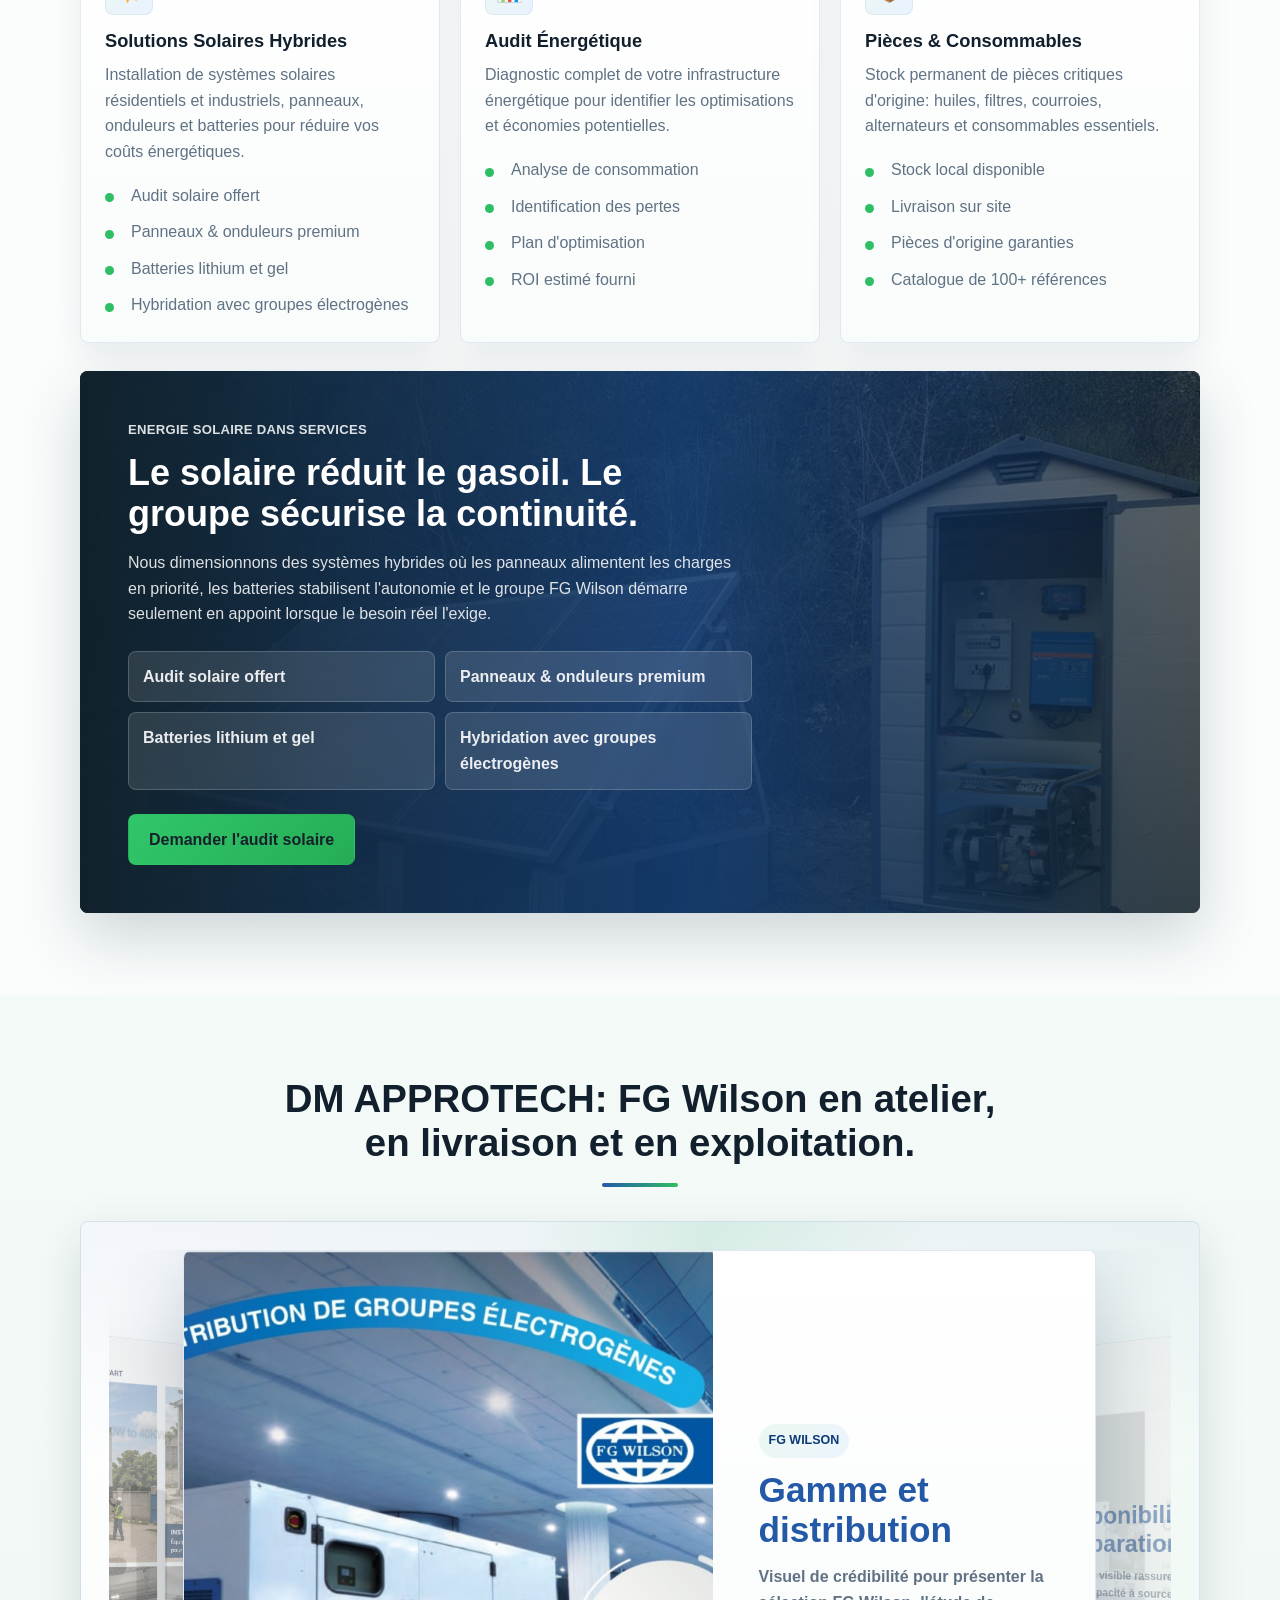
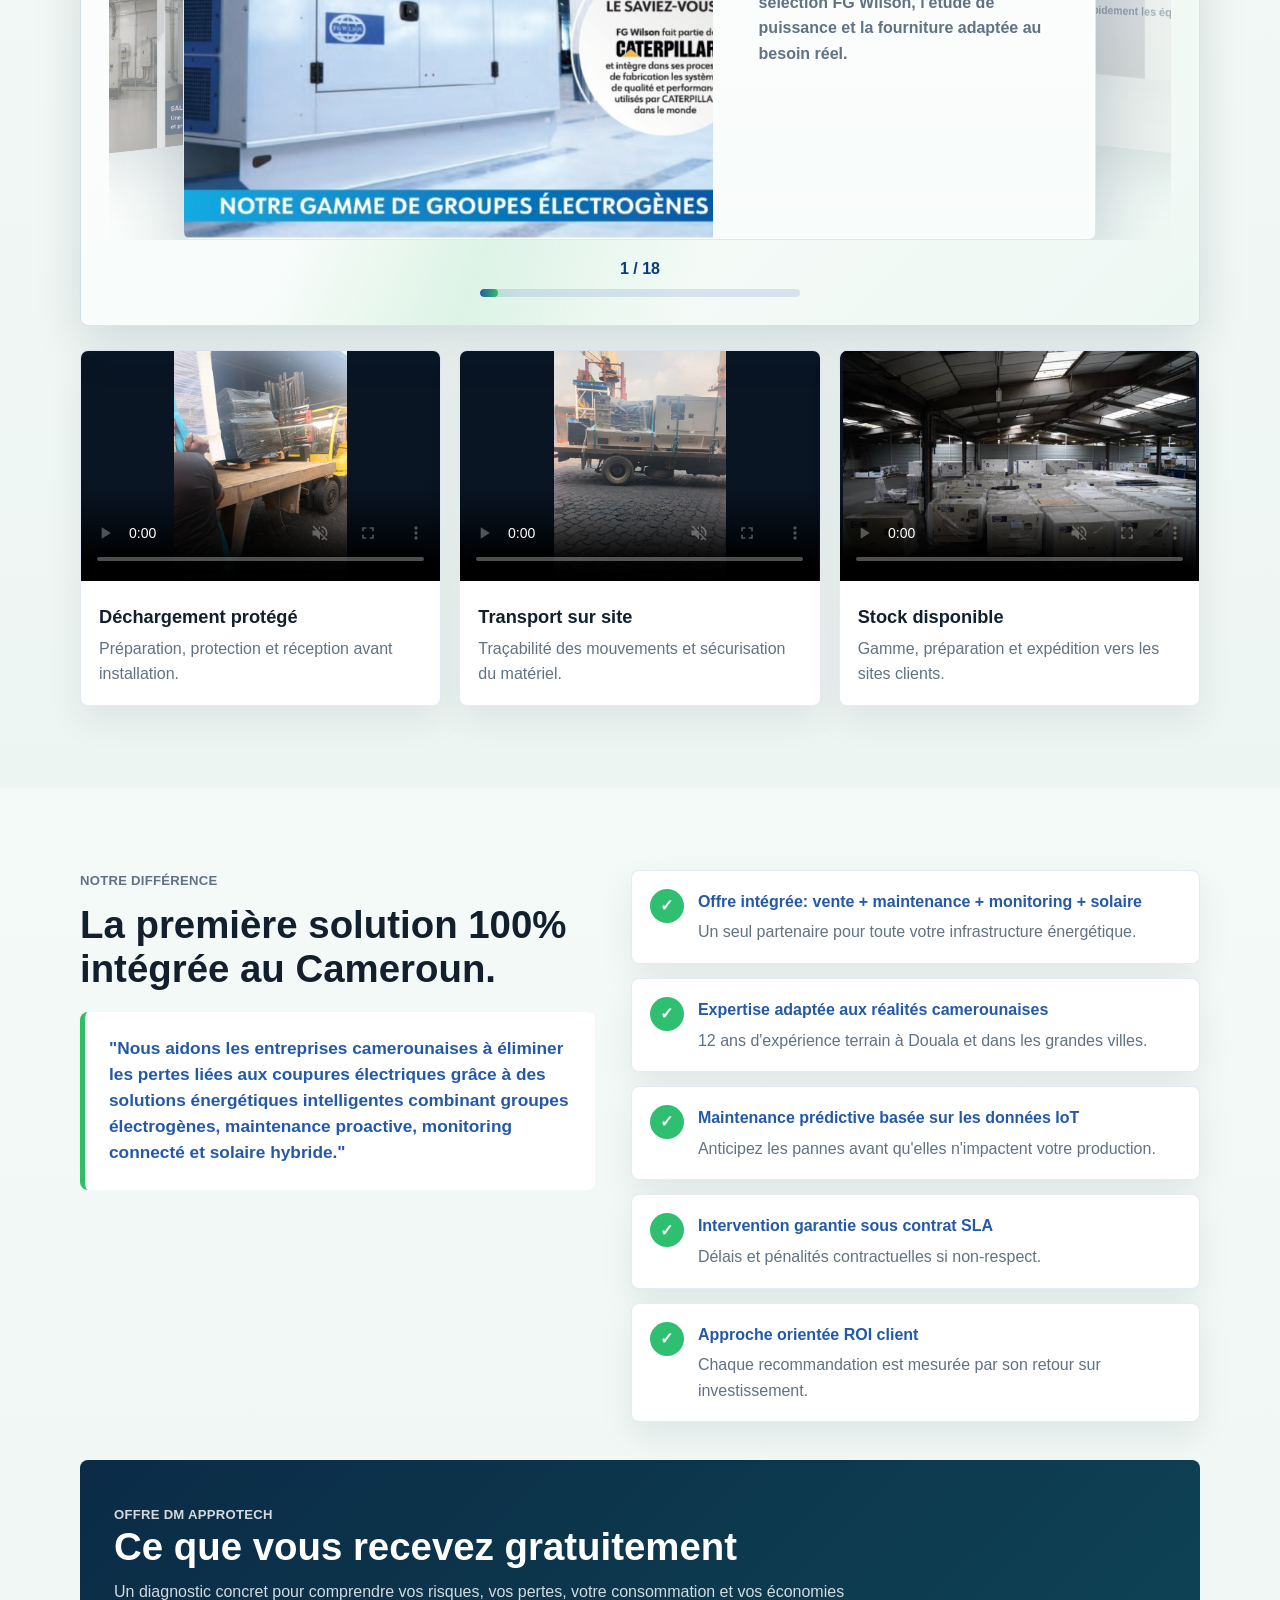
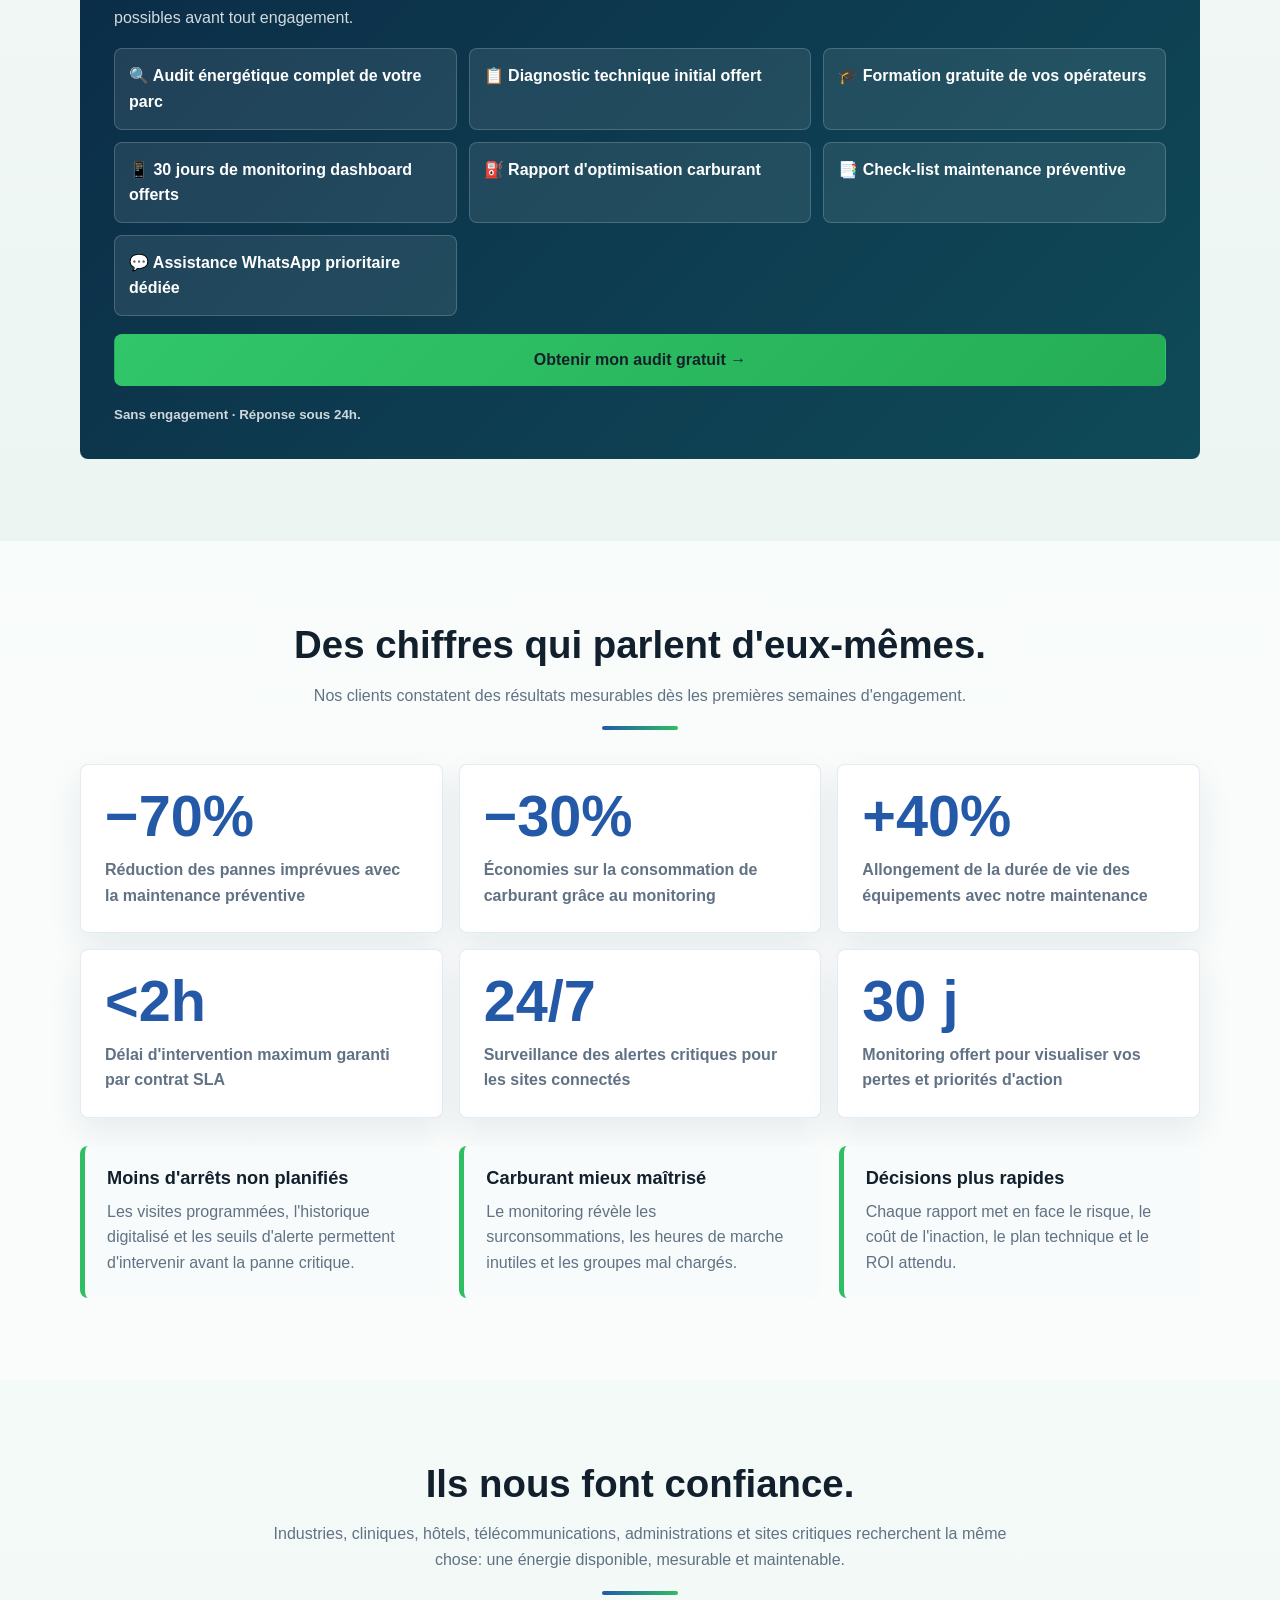
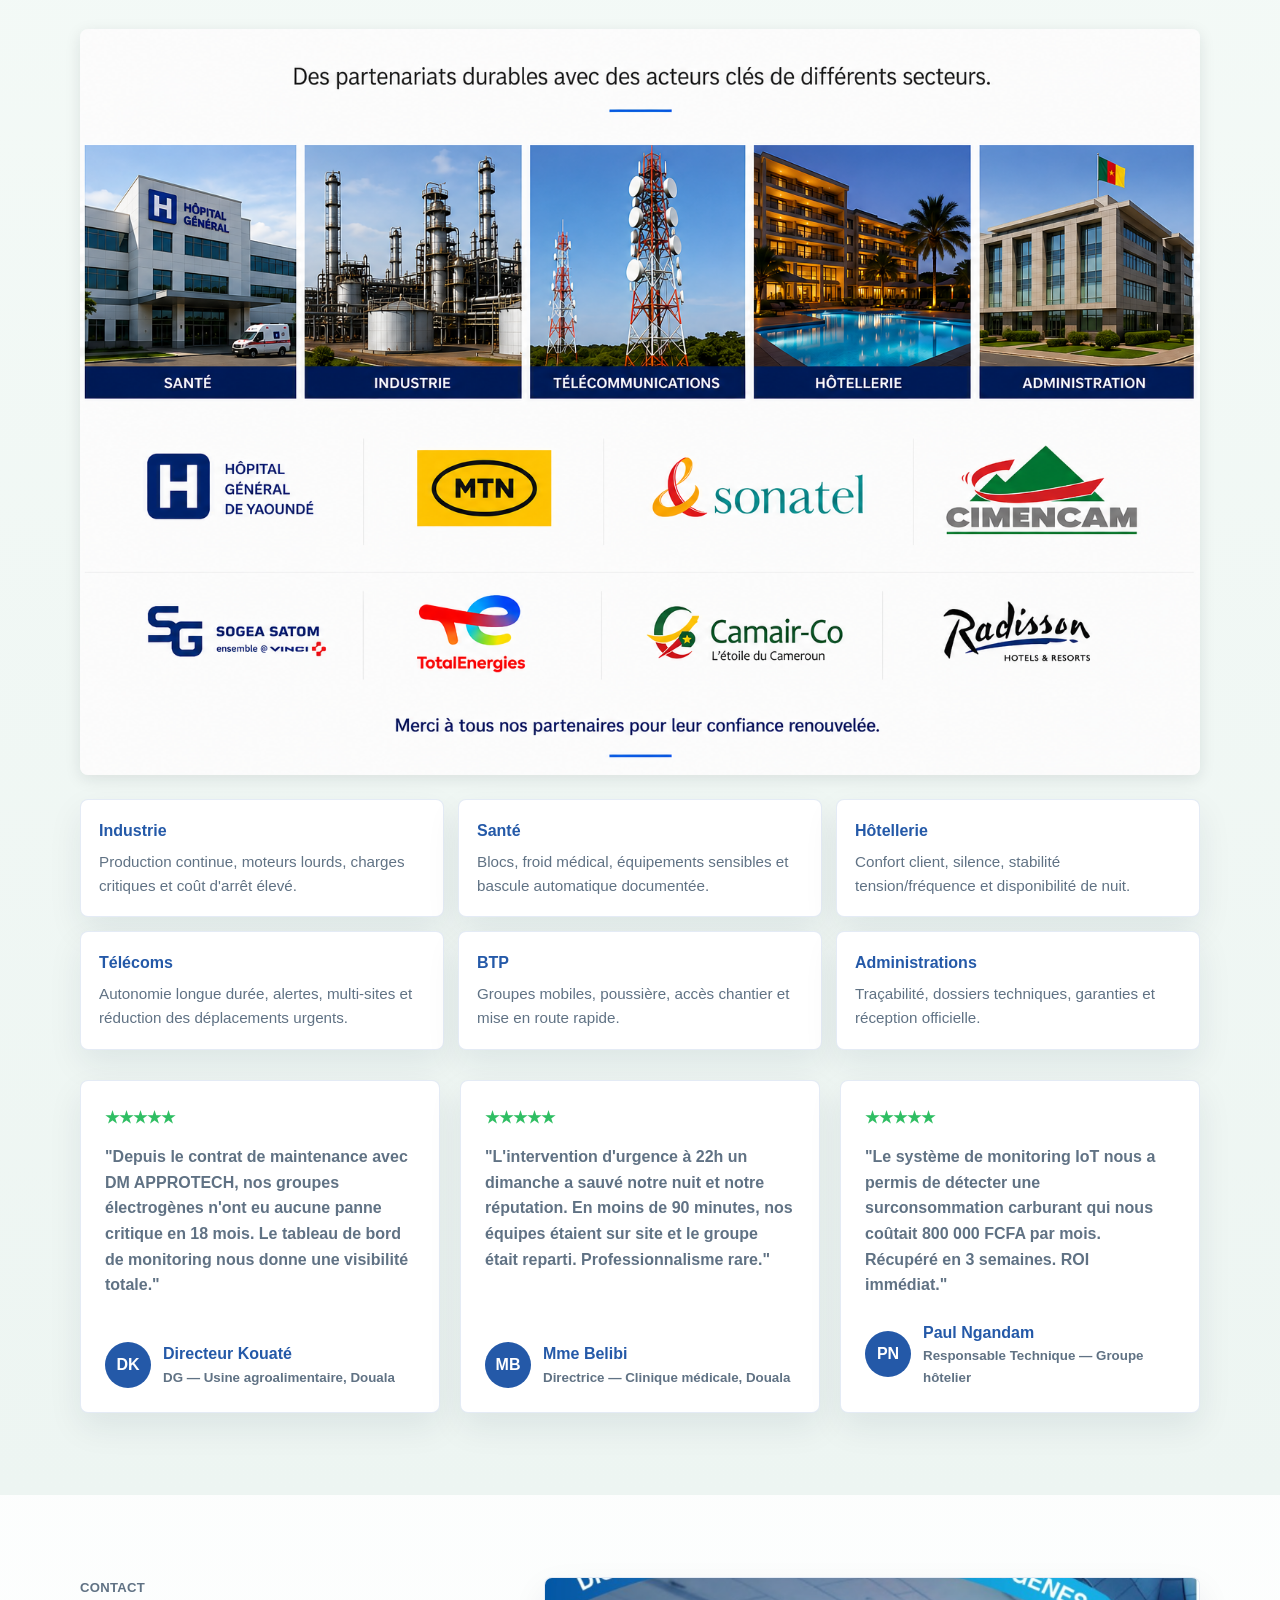
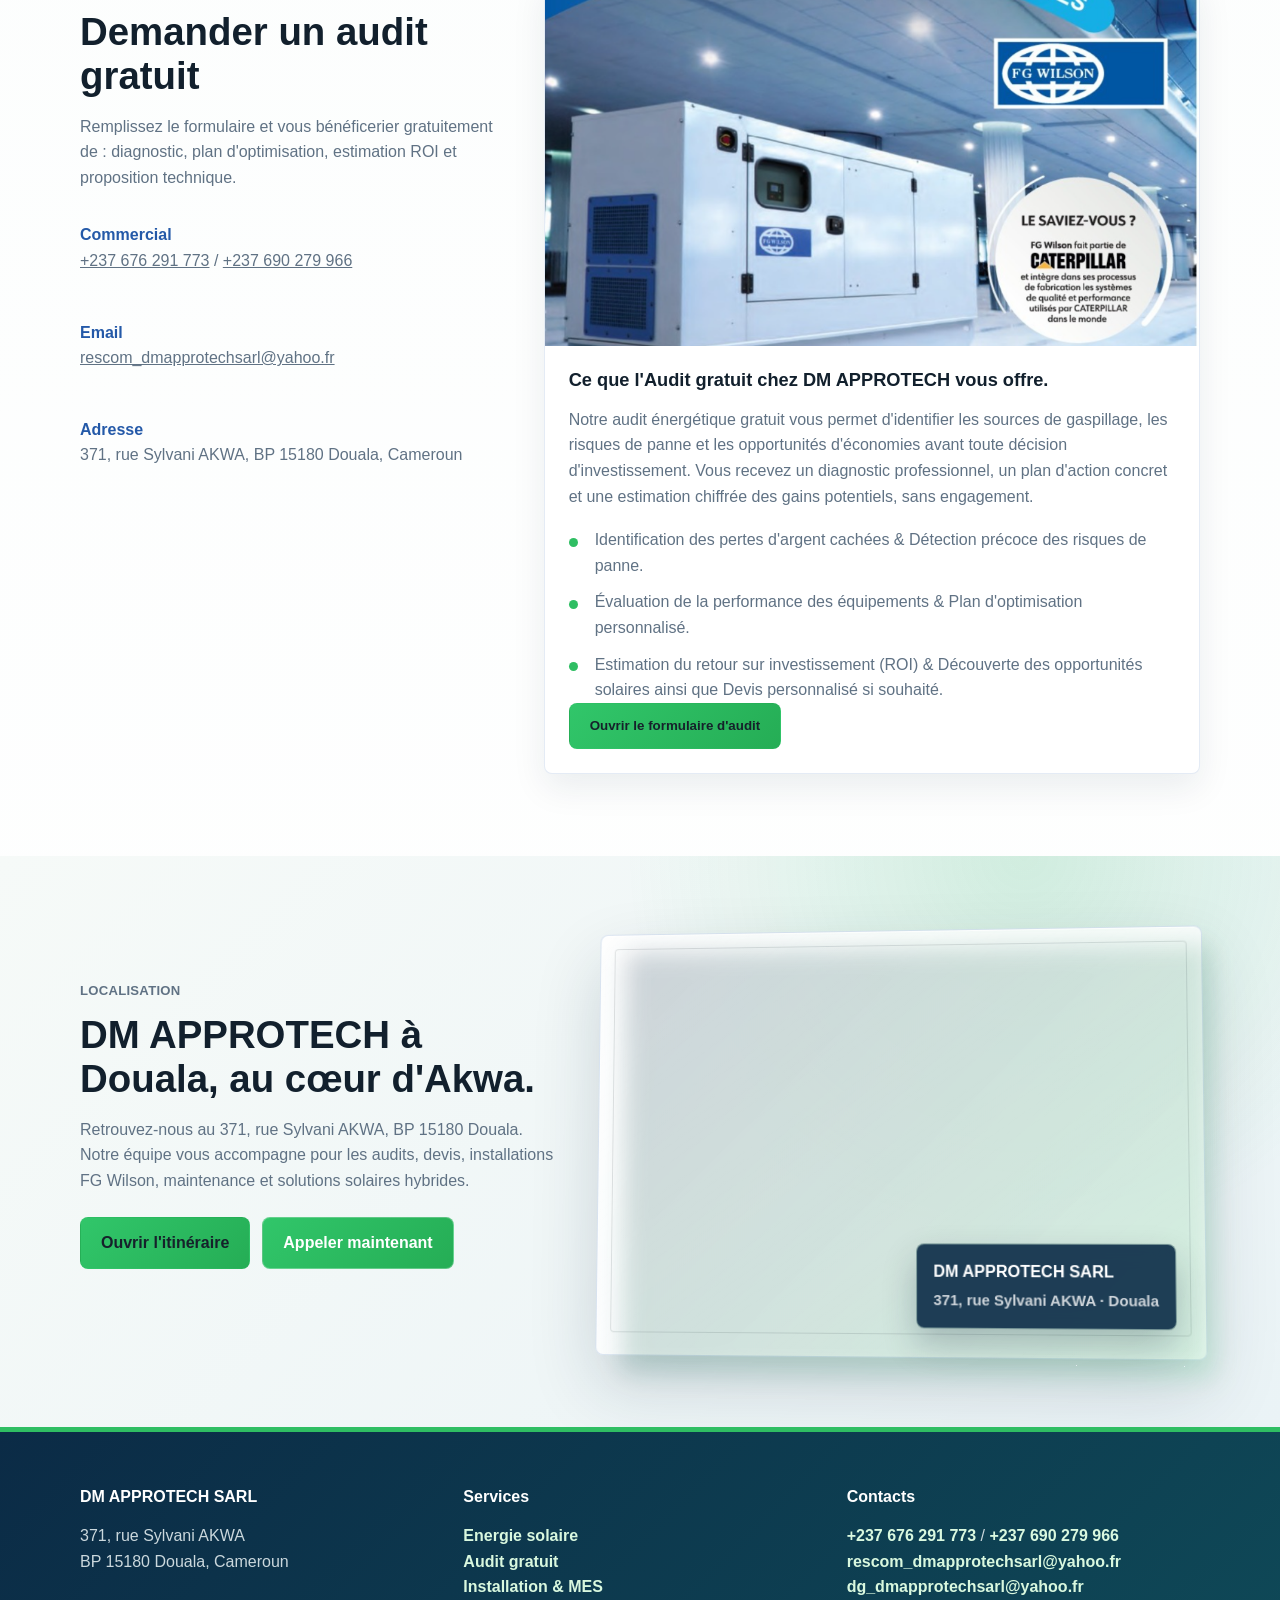
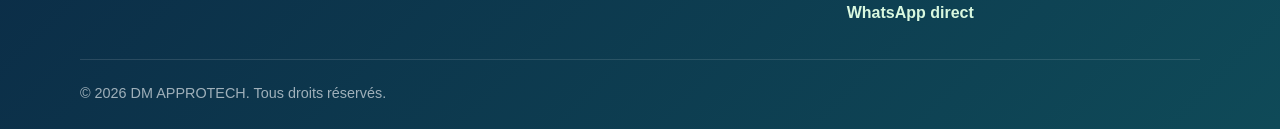
==== commit 37911c61: "ok" ====
--- a/index.html
+++ b/index.html
@@ -10,7 +10,9 @@
   <meta property="og:description" content="Vente, étude, installation, maintenance, monitoring IoT et solaire hybride pour éliminer les pertes liées aux coupures électriques.">
   <meta property="og:type" content="website">
   <meta property="og:image" content="images/Hero.png">
-  <link rel="icon" type="image/svg+xml" href="favicon.svg">
+  <link rel="icon" type="image/png" href="images/Logo Dm_approtech.png">
+  <link rel="apple-touch-icon" href="images/Logo Dm_approtech.png">
+  <link rel="stylesheet" href="https://sibforms.com/forms/end-form/build/sib-styles.css">
   <link rel="stylesheet" href="css/style.css">
   <style>
     @font-face {
@@ -65,7 +67,6 @@
       color: #2BB2FC;
     }
   </style>
-  <link rel="stylesheet" href="https://sibforms.com/forms/end-form/build/sib-styles.css">
 </head>
 <body>
   <header class="header">
@@ -88,7 +89,7 @@
   </header>
 
   <main>
-    <section class="hero hero-home" id="accueil">
+    <section class="hero hero-home reveal" id="accueil">
       <img src="images/Hero.png" alt="Groupe électrogène supervisé par un technicien DM APPROTECH" class="hero-bg-image">
       <div class="hero-shade"></div>
       <div class="container hero-inner">
@@ -130,7 +131,7 @@
       </div>
     </section>
 
-    <section class="section section-soft" aria-label="Indicateurs rapides">
+    <section class="section section-soft reveal" aria-label="Indicateurs rapides">
       <div class="container">
         <div class="home-proof-layout">
           <div class="stat-strip">
@@ -152,7 +153,7 @@
       </div>
     </section>
 
-    <section class="section fg-section" id="fg-wilson">
+    <section class="section fg-section reveal" id="fg-wilson">
       <div class="container">
         <div class="fg-layout">
           <div class="fg-copy">
@@ -181,7 +182,7 @@
       </div>
     </section>
 
-    <section class="section" id="services">
+    <section class="section reveal" id="services">
       <div class="container">
         <div class="section-head center">
           <p class="eyebrow">Services</p>
@@ -290,13 +291,14 @@
             </div>
             <a class="btn js-audit-open" href="#audit-form-modal">Demander l'audit solaire</a>
           </div>
-
-    <section class="section section-soft" id="chantier-media">
+        </div>
+      </div>
+    </section>
+
+    <section class="section section-soft reveal" id="chantier-media">
       <div class="container">
         <div class="section-head center">
-          <p class="eyebrow">Preuves terrain</p>
-          <h2>FG Wilson en atelier, en livraison et en exploitation.</h2>
-          <p>La galerie a été condensée en carrousel animé pour montrer les visuels nécessaires sans allonger inutilement la page: gamme, stock, chantier, logistique, maintenance, contrôle électrique et solaire hybride.</p>
+          <h2>DM APPROTECH: FG Wilson en atelier, en livraison et en exploitation.</h2>
         </div>
 
         <div class="project-carousel" data-carousel aria-label="Galerie professionnelle DM APPROTECH">
@@ -399,7 +401,7 @@
       </div>
     </section>
 
-    <section class="section section-soft" id="valeur">
+    <section class="section section-soft reveal" id="valeur">
       <div class="container">
         <div class="value-layout">
           <div class="section-head">
@@ -437,10 +439,9 @@
       </div>
     </section>
 
-    <section class="section" id="resultat">
+    <section class="section reveal" id="resultat">
       <div class="container">
         <div class="section-head center">
-          <p class="eyebrow">Résultats prouvés</p>
           <h2>Des chiffres qui parlent d'eux-mêmes.</h2>
           <p>Nos clients constatent des résultats mesurables dès les premières semaines d'engagement.</p>
         </div>
@@ -470,10 +471,9 @@
       </div>
     </section>
 
-    <section class="section section-soft" id="clients">
+    <section class="section section-soft reveal" id="clients">
       <div class="container">
         <div class="section-head center">
-          <p class="eyebrow">Clients & Témoignages</p>
           <h2>Ils nous font confiance.</h2>
           <p>Industries, cliniques, hôtels, télécommunications, administrations et sites critiques recherchent la même chose: une énergie disponible, mesurable et maintenable.</p>
         </div>
@@ -510,7 +510,7 @@
       </div>
     </section>
 
-    <section class="section" id="contact-devis">
+    <section class="section reveal" id="contact-devis">
       <div class="container">
         <div class="contact-layout">
           <div class="section-head">
@@ -547,10 +547,10 @@
     <div class="audit-modal-panel" role="document">
       <button class="audit-modal-close" type="button" aria-label="Fermer le formulaire" data-audit-close>×</button>
       <div class="modal-head">
-        <p class="eyebrow">DM APPROTECH</p>
+        <img src="images/Logo Dm_approtech.png" alt="DM APPROTECH" class="modal-brand-logo">
         <h2 id="audit-modal-title">Demander un audit gratuit</h2>
         <p>Remplissez ce formulaire.</p>
-       </div>
+      </div>
       <div class="sib-form" style="text-align: center; background-color: transparent;">
         <div id="sib-form-container" class="sib-form-container">
           <div id="error-message" class="sib-form-message-panel" style="font-family:Helvetica, sans-serif; font-size:16px; text-align:left; color:#661d1d; background-color:#ffeded; border-color:#ff4949; border-radius:3px; max-width:350px;">
@@ -570,7 +570,7 @@
                 <path d="M256 8C119.033 8 8 119.033 8 256s111.033 248 248 248 248-111.033 248-248S392.967 8 256 8zm0 464c-118.664 0-216-96.055-216-216 0-118.663 96.055-216 216-216 118.664 0 216 96.055 216 216 0 118.663-96.055 216-216 216zm141.63-274.961L217.15 376.071c-4.705 4.667-12.303 4.637-16.97-.068l-85.878-86.572c-4.667-4.705-4.637-12.303.068-16.97l8.52-8.451c4.705-4.667 12.303-4.637 16.97.068l68.976 69.533 163.441-162.13c4.705-4.667 12.303-4.637 16.97.068l8.451 8.52c4.668 4.705 4.637 12.303-.068 16.97z" />
               </svg>
               <span class="sib-form-message-panel__inner-text">
-                Votre demande d&#39;audit a été enregistré avec succès. Nous vous recontacterons pour votre Audit
+                Votre demande d&#39;audit a été enregistrée avec succès. Nous vous recontacterons pour votre audit.
               </span>
             </div>
           </div>
@@ -578,22 +578,22 @@
           <div id="sib-container" class="sib-container--medium sib-container--vertical" style="max-width:350px; text-align:center; background-color:rgba(255,255,255,0.8); border-width:1px; border-style:solid; border-color:#C0CCD9; border-radius:3px; direction:ltr">
             <form id="sib-form" method="POST" action="https://8689e2ca.sibforms.com/serve/[base64]" data-type="subscription">
               <div style="padding: 8px 0;">
-                <div class="sib-form-block" style="font-family:Palatino Linotype, serif; font-size:15px; font-weight:700; text-align:left; text-decoration:underline; color:#95d4b2; background-color:transparent; text-align:left">
-                  <p>DM APPROTECH</p>
+                <div class="sib-form-block brevo-form-logo-block">
+                  <img src="images/Logo Dm_approtech.png" alt="DM APPROTECH" class="brevo-form-logo">
                 </div>
               </div>
               <div style="padding: 8px 0;">
-                <div class="sib-form-block" style="font-family:Helvetica, sans-serif; font-size:32px; font-weight:700; text-align:left; color:#3C4858; background-color:transparent; text-align:left">
-                  <p>Recevoir mon Audit gratuit</p>
+                <div class="sib-form-block brevo-form-title">
+                  <p>Recevoir mon audit gratuit</p>
                 </div>
               </div>
               <div style="padding: 8px 0;">
                 <div class="sib-input sib-form-block">
                   <div class="form__entry entry_block">
                     <div class="form__label-row ">
-                      <label class="entry__label" style="font-weight: 700; text-align: left; font-family:Helvetica, sans-serif; font-size:16px; font-weight:700; text-align:left; color:#3c4858;" for="PRENOM" data-required="*">PRENOM</label>
+                      <label class="entry__label" style="font-weight: 700; text-align: left; font-family:Helvetica, sans-serif; font-size:16px; font-weight:700; text-align:left; color:#3c4858;" for="PRENOM" data-required="*">Prénom</label>
                       <div class="entry__field">
-                        <input class="input " maxlength="200" type="text" id="PRENOM" name="PRENOM" autocomplete="off" placeholder="PRENOM" data-required="true" required />
+                        <input class="input " maxlength="200" type="text" id="PRENOM" name="PRENOM" autocomplete="given-name" placeholder="Votre prénom" data-required="true" required />
                       </div>
                     </div>
                     <label class="entry__error entry__error--primary" style="font-family:Helvetica, sans-serif; font-size:16px; text-align:left; color:#661d1d; background-color:#ffeded; border-color:#ff4949; border-radius:3px;">
@@ -605,9 +605,9 @@
                 <div class="sib-input sib-form-block">
                   <div class="form__entry entry_block">
                     <div class="form__label-row ">
-                      <label class="entry__label" style="font-weight: 700; text-align: left; font-family:Helvetica, sans-serif; font-size:16px; font-weight:700; text-align:left; color:#3c4858;" for="NOM" data-required="*">NOM</label>
+                      <label class="entry__label" style="font-weight: 700; text-align: left; font-family:Helvetica, sans-serif; font-size:16px; font-weight:700; text-align:left; color:#3c4858;" for="NOM" data-required="*">Nom</label>
                       <div class="entry__field">
-                        <input class="input " maxlength="200" type="text" id="NOM" name="NOM" autocomplete="off" placeholder="NOM" data-required="true" required />
+                        <input class="input " maxlength="200" type="text" id="NOM" name="NOM" autocomplete="family-name" placeholder="Votre nom" data-required="true" required />
                       </div>
                     </div>
                     <label class="entry__error entry__error--primary" style="font-family:Helvetica, sans-serif; font-size:16px; text-align:left; color:#661d1d; background-color:#ffeded; border-color:#ff4949; border-radius:3px;">
@@ -621,7 +621,7 @@
                     <div class="form__label-row ">
                       <label class="entry__label" style="font-weight: 700; text-align: left; font-family:Helvetica, sans-serif; font-size:16px; font-weight:700; text-align:left; color:#3c4858;" for="EMAIL" data-required="*">Email</label>
                       <div class="entry__field">
-                        <input class="input " type="text" id="EMAIL" name="EMAIL" autocomplete="off" value="" placeholder="EMAIL" data-required="true" required />
+                        <input class="input " type="email" id="EMAIL" name="EMAIL" autocomplete="email" value="" placeholder="votre@email.com" data-required="true" required />
                       </div>
                     </div>
                     <label class="entry__error entry__error--primary" style="font-family:Helvetica, sans-serif; font-size:16px; text-align:left; color:#661d1d; background-color:#ffeded; border-color:#ff4949; border-radius:3px;">
@@ -635,8 +635,25 @@
                     <div class="form__label-row ">
                       <label class="entry__label" style="font-weight: 700; text-align: left; font-family:Helvetica, sans-serif; font-size:16px; font-weight:700; text-align:left; color:#3c4858;" for="TELEPHONE_CLIENT" data-required="*">Téléphone / WhatsApp</label>
                       <div class="entry__field">
-                        <input maxlength="200" type="text" data-numeric="true" class="input " id="TELEPHONE_CLIENT" name="TELEPHONE_CLIENT" autocomplete="off" data-required="true" required />
+                        <input maxlength="200" type="tel" inputmode="tel" data-numeric="true" class="input " id="TELEPHONE_CLIENT" name="TELEPHONE_CLIENT" autocomplete="tel" placeholder="+237 6XX XXX XXX" data-required="true" required />
                       </div>
+                    </div>
+                    <label class="entry__error entry__error--primary" style="font-family:Helvetica, sans-serif; font-size:16px; text-align:left; color:#661d1d; background-color:#ffeded; border-color:#ff4949; border-radius:3px;">
+                    </label>
+                  </div>
+                </div>
+              </div>
+              <div style="padding: 8px 0;">
+                <div class="sib-captcha sib-form-block">
+                  <div class="form__entry entry_block">
+                    <div class="form__label-row ">
+                      <script>
+                        function handleCaptchaResponse() {
+                          var event = new Event('captchaChange');
+                          document.getElementById('sib-captcha').dispatchEvent(event);
+                        }
+                      </script>
+                      <div class="g-recaptcha sib-visible-recaptcha" id="sib-captcha" data-sitekey="6LfTnR4tAAAAANB_eOK8rGfJCRPeG4leV4yb1LGA" data-callback="handleCaptchaResponse" style="direction:ltr"></div>
                     </div>
                     <label class="entry__error entry__error--primary" style="font-family:Helvetica, sans-serif; font-size:16px; text-align:left; color:#661d1d; background-color:#ffeded; border-color:#ff4949; border-radius:3px;">
                     </label>
@@ -661,6 +678,34 @@
       </div>
     </div>
   </div>
+
+  <section class="location-map-section" aria-labelledby="location-map-title">
+    <div class="container">
+      <div class="location-map-layout">
+        <div class="section-head">
+          <p class="eyebrow">Localisation</p>
+          <h2 id="location-map-title">DM APPROTECH à Douala, au cœur d'Akwa.</h2>
+          <p>Retrouvez-nous au 371, rue Sylvani AKWA, BP 15180 Douala. Notre équipe vous accompagne pour les audits, devis, installations FG Wilson, maintenance et solutions solaires hybrides.</p>
+          <div class="map-actions">
+            <a class="btn" href="https://www.google.com/maps/search/?api=1&query=371%20rue%20Sylvani%20AKWA%2C%20Douala%2C%20Cameroun" target="_blank" rel="noopener">Ouvrir l'itinéraire</a>
+            <a class="btn btn-secondary" href="tel:+237676291773">Appeler maintenant</a>
+          </div>
+        </div>
+        <div class="map-3d-card">
+          <iframe
+            title="Carte 3D DM APPROTECH Douala Akwa"
+            src="https://www.google.com/maps?q=371%20rue%20Sylvani%20AKWA%2C%20Douala%2C%20Cameroun&output=embed"
+            allowfullscreen
+            loading="lazy"
+            referrerpolicy="no-referrer-when-downgrade"></iframe>
+          <div class="map-pin-card">
+            <strong>DM APPROTECH SARL</strong>
+            <span>371, rue Sylvani AKWA · Douala</span>
+          </div>
+        </div>
+      </div>
+    </div>
+  </section>
 
   <footer class="footer">
     <div class="container">
@@ -702,6 +747,20 @@
     var AUTOHIDE = Boolean(0);
   </script>
   <script defer src="https://sibforms.com/forms/end-form/build/main.js"></script>
+  <script src="https://www.google.com/recaptcha/api.js?hl=fr"></script>
   <script src="js/script.js"></script>
+  <script>
+    document.addEventListener('DOMContentLoaded', () => {
+      const reveals = document.querySelectorAll('.reveal');
+      const observer = new IntersectionObserver((entries) => {
+        entries.forEach(entry => {
+          if (entry.isIntersecting) {
+            entry.target.classList.add('visible');
+          }
+        });
+      }, { threshold: 0.1 });
+      reveals.forEach(el => observer.observe(el));
+    });
+  </script>
 </body>
 </html>
--- a/css/style.css
+++ b/css/style.css
@@ -895,6 +895,92 @@
   border: 0;
   border-radius: var(--radius);
   box-shadow: inset 0 0 0 1px var(--line);
+}
+
+.location-map-section {
+  position: relative;
+  overflow: hidden;
+  padding: 72px 0;
+  background:
+    radial-gradient(circle at 80% 0, rgba(47, 190, 99, 0.16), transparent 34%),
+    linear-gradient(135deg, #f6faf8, #eaf3f6);
+}
+
+.location-map-layout {
+  display: grid;
+  grid-template-columns: minmax(0, 0.78fr) minmax(0, 1fr);
+  gap: 38px;
+  align-items: center;
+}
+
+.map-actions {
+  display: flex;
+  flex-wrap: wrap;
+  gap: 12px;
+  margin-top: 24px;
+}
+
+.map-3d-card {
+  position: relative;
+  min-height: 390px;
+  padding: 14px;
+  border: 1px solid rgba(36, 89, 168, 0.16);
+  border-radius: var(--radius);
+  background:
+    linear-gradient(145deg, rgba(255, 255, 255, 0.72), rgba(255, 255, 255, 0.34)),
+    rgba(255, 255, 255, 0.52);
+  box-shadow:
+    0 30px 70px rgba(10, 37, 62, 0.16),
+    inset 0 1px 0 rgba(255, 255, 255, 0.92);
+  transform: perspective(1200px) rotateX(3deg) rotateY(-4deg);
+  transform-origin: center;
+}
+
+.map-3d-card::before {
+  content: "";
+  position: absolute;
+  inset: 18px -8px -18px 26px;
+  z-index: 0;
+  border-radius: var(--radius);
+  background: linear-gradient(135deg, rgba(11, 43, 70, 0.2), rgba(47, 190, 99, 0.18));
+  filter: blur(12px);
+}
+
+.map-3d-card iframe {
+  position: relative;
+  z-index: 1;
+  width: 100%;
+  height: 390px;
+  border: 0;
+  border-radius: calc(var(--radius) - 4px);
+  box-shadow: inset 0 0 0 1px rgba(16, 33, 43, 0.12);
+}
+
+.map-pin-card {
+  position: absolute;
+  right: 28px;
+  bottom: 28px;
+  z-index: 2;
+  max-width: min(280px, calc(100% - 56px));
+  padding: 14px 16px;
+  border: 1px solid rgba(217, 248, 223, 0.48);
+  border-radius: var(--radius);
+  background: rgba(11, 43, 70, 0.9);
+  color: #fff;
+  box-shadow: 0 16px 34px rgba(8, 28, 52, 0.24);
+  backdrop-filter: blur(10px);
+}
+
+.map-pin-card strong,
+.map-pin-card span {
+  display: block;
+}
+
+.map-pin-card span {
+  margin-top: 4px;
+  color: rgba(255, 255, 255, 0.78);
+  font-size: 0.92rem;
+  font-weight: 700;
 }
 
 .footer {
@@ -2225,11 +2311,23 @@
 }
 
 .modal-head {
-  padding: 28px 30px 0;
+  display: grid;
+  justify-items: center;
+  padding: 30px 30px 0;
+  text-align: center;
+}
+
+.modal-brand-logo {
+  width: 118px;
+  height: auto;
+  object-fit: contain;
+  margin-bottom: 16px;
+  filter: drop-shadow(0 8px 14px rgba(10, 37, 62, 0.12));
 }
 
 .modal-head p:not(.eyebrow) {
   margin: 10px 0 0;
+  max-width: 42ch;
   color: var(--muted);
 }
 
@@ -2254,6 +2352,123 @@
 .audit-modal .form-card {
   border: 0;
   box-shadow: none;
+}
+
+.audit-modal .sib-form {
+  padding: 0 26px 30px;
+}
+
+.audit-modal .sib-form-container {
+  display: grid;
+  justify-items: center;
+}
+
+.audit-modal #error-message,
+.audit-modal #success-message {
+  width: min(100%, 520px) !important;
+  max-width: 520px !important;
+  margin: 0 auto 14px;
+  border-radius: var(--radius) !important;
+}
+
+.audit-modal #sib-container {
+  width: min(100%, 520px) !important;
+  max-width: 520px !important;
+  padding: 24px 26px 26px !important;
+  border-color: rgba(36, 89, 168, 0.14) !important;
+  border-radius: var(--radius) !important;
+  background:
+    linear-gradient(180deg, rgba(255, 255, 255, 0.96), rgba(248, 252, 250, 0.96)) !important;
+  box-shadow: 0 16px 44px rgba(10, 37, 62, 0.1);
+}
+
+.audit-modal #sib-form > div {
+  padding: 7px 0 !important;
+}
+
+.brevo-form-logo-block {
+  display: flex !important;
+  justify-content: center !important;
+  padding: 0 !important;
+  background: transparent !important;
+}
+
+.brevo-form-logo {
+  width: 128px;
+  height: auto;
+  object-fit: contain;
+  filter: drop-shadow(0 8px 14px rgba(10, 37, 62, 0.12));
+}
+
+.brevo-form-title {
+  background: transparent !important;
+  color: var(--brand) !important;
+  font-family: Helvetica, Arial, sans-serif !important;
+  font-size: clamp(1.65rem, 4vw, 2.2rem) !important;
+  font-weight: 900 !important;
+  line-height: 1.08 !important;
+  text-align: center !important;
+}
+
+.brevo-form-title p {
+  margin: 0;
+}
+
+.audit-modal .entry__label {
+  display: block !important;
+  margin-bottom: 7px !important;
+  color: var(--brand-2) !important;
+  font-size: 0.82rem !important;
+  font-weight: 900 !important;
+  letter-spacing: 0 !important;
+  text-align: left !important;
+  text-transform: uppercase;
+}
+
+.audit-modal .entry__field {
+  border: 1px solid #cbd8dd !important;
+  border-radius: var(--radius) !important;
+  background: #fff !important;
+  box-shadow: inset 0 1px 0 rgba(16, 33, 43, 0.03);
+}
+
+.audit-modal .entry__field:focus-within {
+  border-color: var(--accent) !important;
+  box-shadow: 0 0 0 3px rgba(47, 190, 99, 0.18);
+}
+
+.audit-modal #sib-container .input {
+  min-height: 48px !important;
+  padding: 12px 14px !important;
+  color: var(--ink) !important;
+  font: 700 1rem/1.2 var(--font, Arial, sans-serif) !important;
+  background: transparent !important;
+}
+
+.audit-modal .sib-captcha {
+  display: grid;
+  justify-items: center;
+  overflow: hidden;
+}
+
+.audit-modal .sib-form-block__button {
+  display: inline-flex !important;
+  align-items: center !important;
+  justify-content: center !important;
+  width: 100% !important;
+  min-height: 52px !important;
+  padding: 14px 18px !important;
+  border-radius: var(--radius) !important;
+  background: linear-gradient(135deg, var(--accent), #20a94e) !important;
+  color: #082317 !important;
+  font-weight: 950 !important;
+  text-align: center !important;
+  box-shadow: 0 14px 28px rgba(47, 190, 99, 0.26);
+}
+
+.audit-modal .sib-form-block__button:hover {
+  transform: translateY(-2px);
+  box-shadow: 0 18px 36px rgba(47, 190, 99, 0.34);
 }
 
 .audit-modal .form-group {
@@ -2452,6 +2667,11 @@
     linear-gradient(180deg, #ffffff, #f3faf6);
 }
 
+.fg-section {
+  background:
+    linear-gradient(180deg, #ffffff, #f3faf6);
+}
+
 .fg-badges span {
   background: linear-gradient(135deg, #eefaf1, #eef5ff);
 }
@@ -2606,6 +2826,7 @@
   .fg-layout,
   .value-layout,
   .contact-layout,
+  .location-map-layout,
   .offer-grid,
   .carousel-slide,
   .video-reel,
@@ -2622,11 +2843,13 @@
   }
 
   .hero-bg-image {
-    opacity: 0.33;
+    opacity: 0.54;
   }
 
   .hero-shade {
-    background: linear-gradient(180deg, rgba(9, 32, 43, 0.96), rgba(13, 59, 80, 0.88));
+    background:
+      linear-gradient(180deg, rgba(9, 32, 43, 0.92), rgba(13, 59, 80, 0.76)),
+      linear-gradient(90deg, rgba(9, 32, 43, 0.94), rgba(9, 32, 43, 0.38));
   }
 
   .hero-proof {
@@ -2703,7 +2926,7 @@
   }
 
   .hero-copy h1 {
-    max-width: 12ch;
+    max-width: 100%;
   }
 
   .hero-copy,
@@ -2713,7 +2936,7 @@
   .hero-points,
   .hero-points li {
     min-width: 0;
-    max-width: 320px;
+    max-width: 100%;
     overflow-wrap: break-word;
   }
 
@@ -2777,8 +3000,24 @@
     max-height: calc(100vh - 20px);
   }
 
+  .audit-modal .sib-form {
+    padding: 0 14px 22px;
+  }
+
+  .audit-modal #sib-container {
+    padding: 20px 16px 22px !important;
+  }
+
+  .brevo-form-logo {
+    width: 108px;
+  }
+
   .modal-head {
     padding: 24px 20px 0;
+  }
+
+  .modal-brand-logo {
+    width: 104px;
   }
 
   .audit-modal-close {
@@ -2852,25 +3091,23 @@
 
   .hero-home .hero-inner {
     gap: 24px;
-    padding: 44px 0 36px;
+    padding: 48px 0 40px;
   }
 
   .hero-bg-image {
-    top: auto;
-    right: -22%;
-    bottom: 0;
-    width: 132%;
-    height: 58%;
-    object-fit: contain;
-    object-position: right bottom;
-    opacity: 0.72 !important;
-    filter: saturate(1.14) contrast(1.08);
+    inset: 0;
+    width: 100%;
+    height: 100%;
+    object-fit: cover;
+    object-position: 58% center;
+    opacity: 0.64 !important;
+    filter: saturate(1.16) contrast(1.08);
   }
 
   .hero-shade {
     background:
-      linear-gradient(180deg, rgba(5, 22, 38, 0.98) 0%, rgba(7, 31, 52, 0.9) 46%, rgba(7, 31, 52, 0.62) 73%, rgba(7, 31, 52, 0.76) 100%),
-      linear-gradient(90deg, rgba(5, 22, 38, 0.95), rgba(5, 22, 38, 0.46));
+      linear-gradient(180deg, rgba(5, 22, 38, 0.9) 0%, rgba(7, 31, 52, 0.82) 48%, rgba(7, 31, 52, 0.68) 100%),
+      linear-gradient(90deg, rgba(5, 22, 38, 0.96) 0%, rgba(5, 22, 38, 0.72) 62%, rgba(5, 22, 38, 0.34) 100%);
   }
 
   .hero-copy,
@@ -2896,7 +3133,7 @@
 
   .hero-copy::after {
     content: "";
-    display: block;
+    display: none;
     height: 188px;
     margin: 22px 0 0;
     border: 1px solid rgba(217, 248, 223, 0.2);
@@ -2911,19 +3148,26 @@
   }
 
   .hero-copy h1 {
-    max-width: 11ch;
-    font-size: clamp(2rem, 8.2vw, 2.28rem);
-    line-height: 1.12;
-    overflow-wrap: normal;
+    max-width: 100%;
+    font-size: clamp(2.12rem, 8.8vw, 3rem);
+    line-height: 1.08;
+    overflow-wrap: break-word;
+    text-wrap: balance;
+  }
+
+  .hero-copy h1,
+  .lead,
+  .hero-points li {
+    text-shadow: 0 2px 14px rgba(0, 0, 0, 0.42);
   }
 
   .lead {
-    max-width: 34ch;
+    max-width: 100%;
     font-size: 1.02rem;
   }
 
   .hero-points {
-    max-width: 34ch;
+    max-width: 100%;
     gap: 11px;
   }
 
@@ -2933,10 +3177,13 @@
 
   .monitoring-dashboard {
     margin-top: 0;
-    padding: 16px;
+    padding: 18px;
     background:
-      linear-gradient(160deg, rgba(255, 255, 255, 0.18), rgba(255, 255, 255, 0.08)),
-      rgba(6, 30, 54, 0.46);
+      linear-gradient(160deg, rgba(255, 255, 255, 0.2), rgba(255, 255, 255, 0.08)),
+      rgba(6, 30, 54, 0.58);
+    box-shadow:
+      inset 0 1px 0 rgba(255, 255, 255, 0.16),
+      0 22px 46px rgba(0, 0, 0, 0.2);
   }
 
   .dashboard-head {
@@ -2951,21 +3198,22 @@
   }
 
   .dashboard-metrics {
-    grid-template-columns: 1fr !important;
-    gap: 8px;
+    grid-template-columns: repeat(2, minmax(0, 1fr)) !important;
+    gap: 10px;
   }
 
   .dashboard-metrics div {
     min-width: 0;
-    padding: 12px;
+    padding: 13px 11px;
   }
 
   .dashboard-metrics strong {
-    font-size: 1.42rem;
+    font-size: 1.46rem;
   }
 
   .dashboard-metrics span {
-    font-size: 0.78rem;
+    font-size: 0.76rem;
+    line-height: 1.25;
   }
 
   .generator-status {
@@ -3064,21 +3312,21 @@
   }
 
   .solar-service-panel {
-    min-height: 540px;
+    min-height: 590px;
   }
 
   .solar-service-panel > img {
     top: auto;
     bottom: 0;
-    height: 48%;
-    opacity: 0.82;
-    object-fit: cover;
+    height: 58%;
+    opacity: 0.94;
+    object-fit: contain;
     object-position: center bottom;
   }
 
   .solar-service-panel::before {
     background:
-      linear-gradient(180deg, rgba(7, 31, 52, 0.98) 0%, rgba(13, 58, 110, 0.86) 46%, rgba(7, 31, 52, 0.4) 74%, rgba(7, 31, 52, 0.66) 100%);
+      linear-gradient(180deg, rgba(7, 31, 52, 0.98) 0%, rgba(13, 58, 110, 0.82) 45%, rgba(7, 31, 52, 0.22) 74%, rgba(7, 31, 52, 0.42) 100%);
   }
 
   .solar-service-copy {
@@ -3137,6 +3385,33 @@
   .video-reel video {
     height: 185px;
   }
+
+  .location-map-section {
+    padding: 56px 0;
+  }
+
+  .location-map-layout {
+    gap: 24px;
+  }
+
+  .map-actions {
+    display: grid;
+  }
+
+  .map-3d-card {
+    min-height: 330px;
+    padding: 10px;
+    transform: none;
+  }
+
+  .map-3d-card iframe {
+    height: 330px;
+  }
+
+  .map-pin-card {
+    right: 18px;
+    bottom: 18px;
+  }
 }
 
 @media (max-width: 420px) {
@@ -3163,4 +3438,18 @@
   .carousel-slide {
     grid-template-rows: 205px 1fr;
   }
-}
+
+  .audit-modal .sib-captcha {
+    justify-items: start;
+  }
+
+  .audit-modal .g-recaptcha {
+    transform: scale(0.86);
+    transform-origin: left top;
+    margin-bottom: -12px;
+  }
+
+  .map-3d-card iframe {
+    height: 300px;
+  }
+}
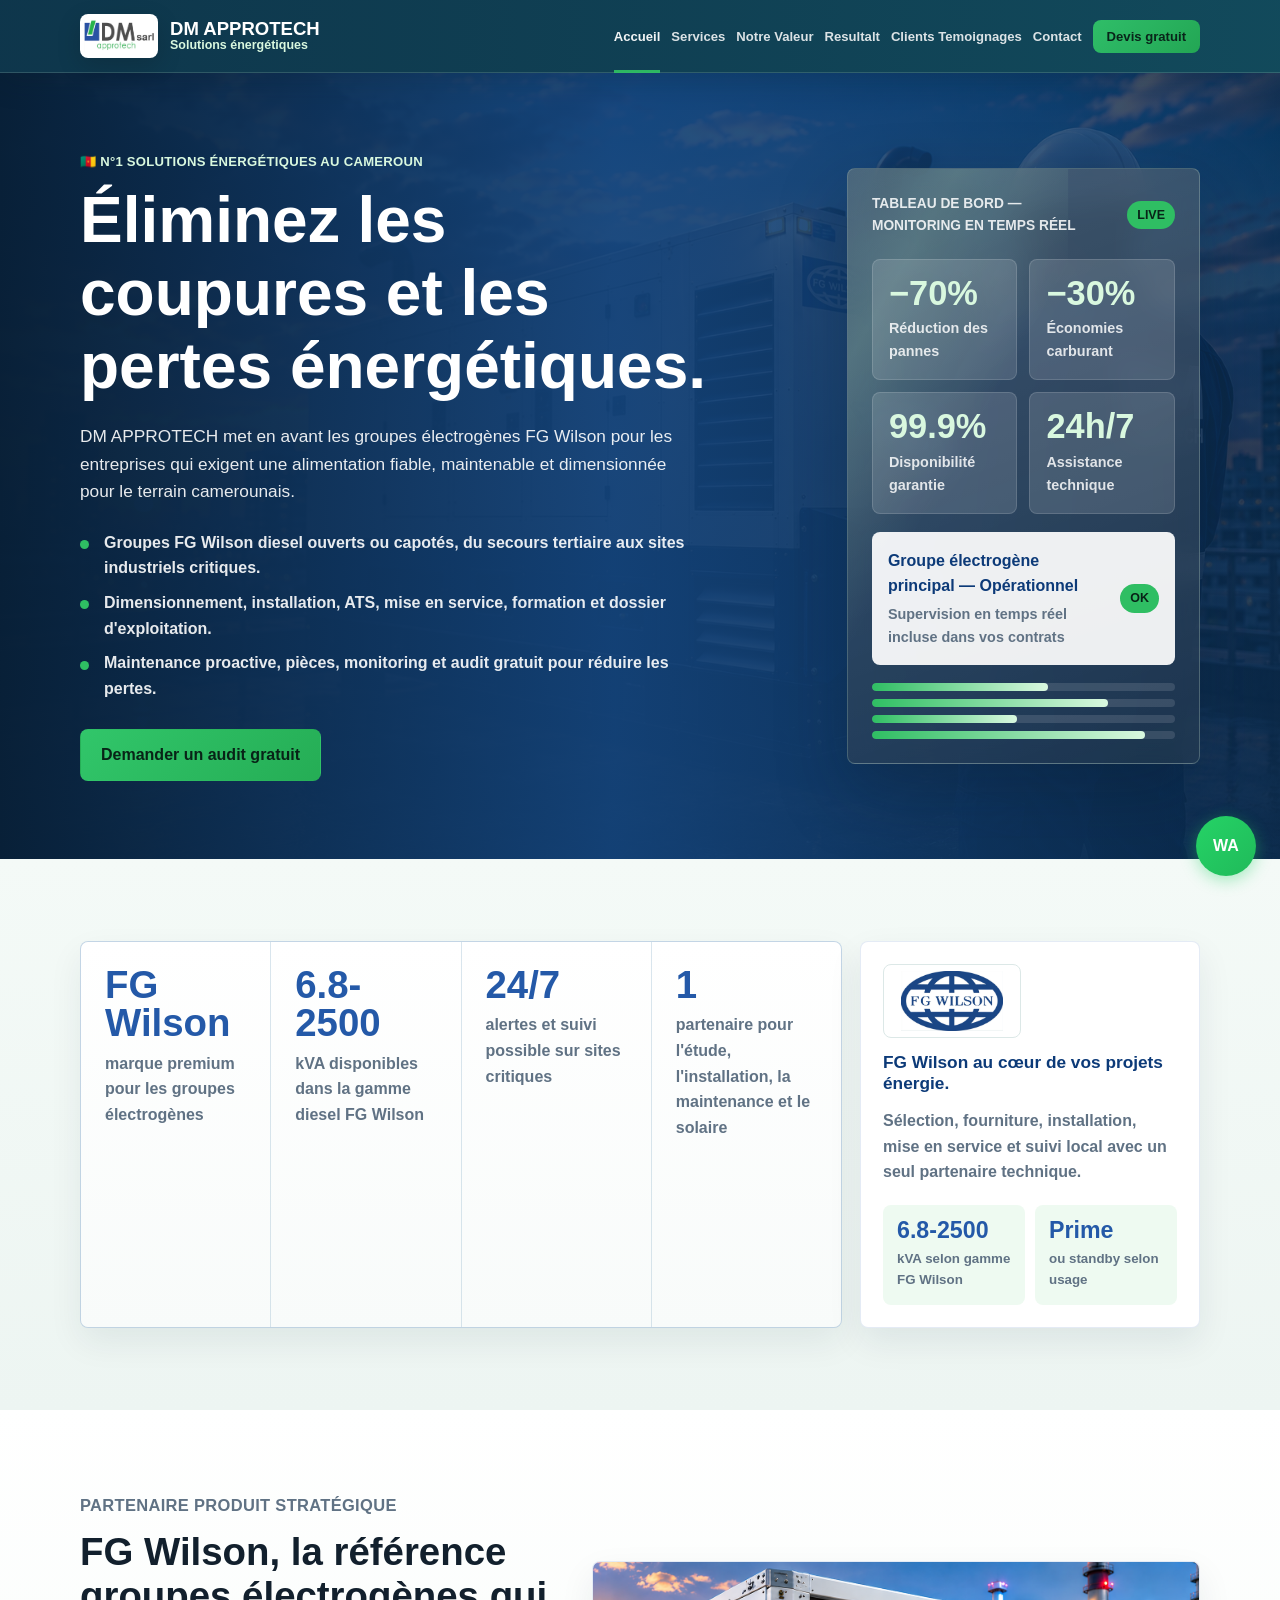
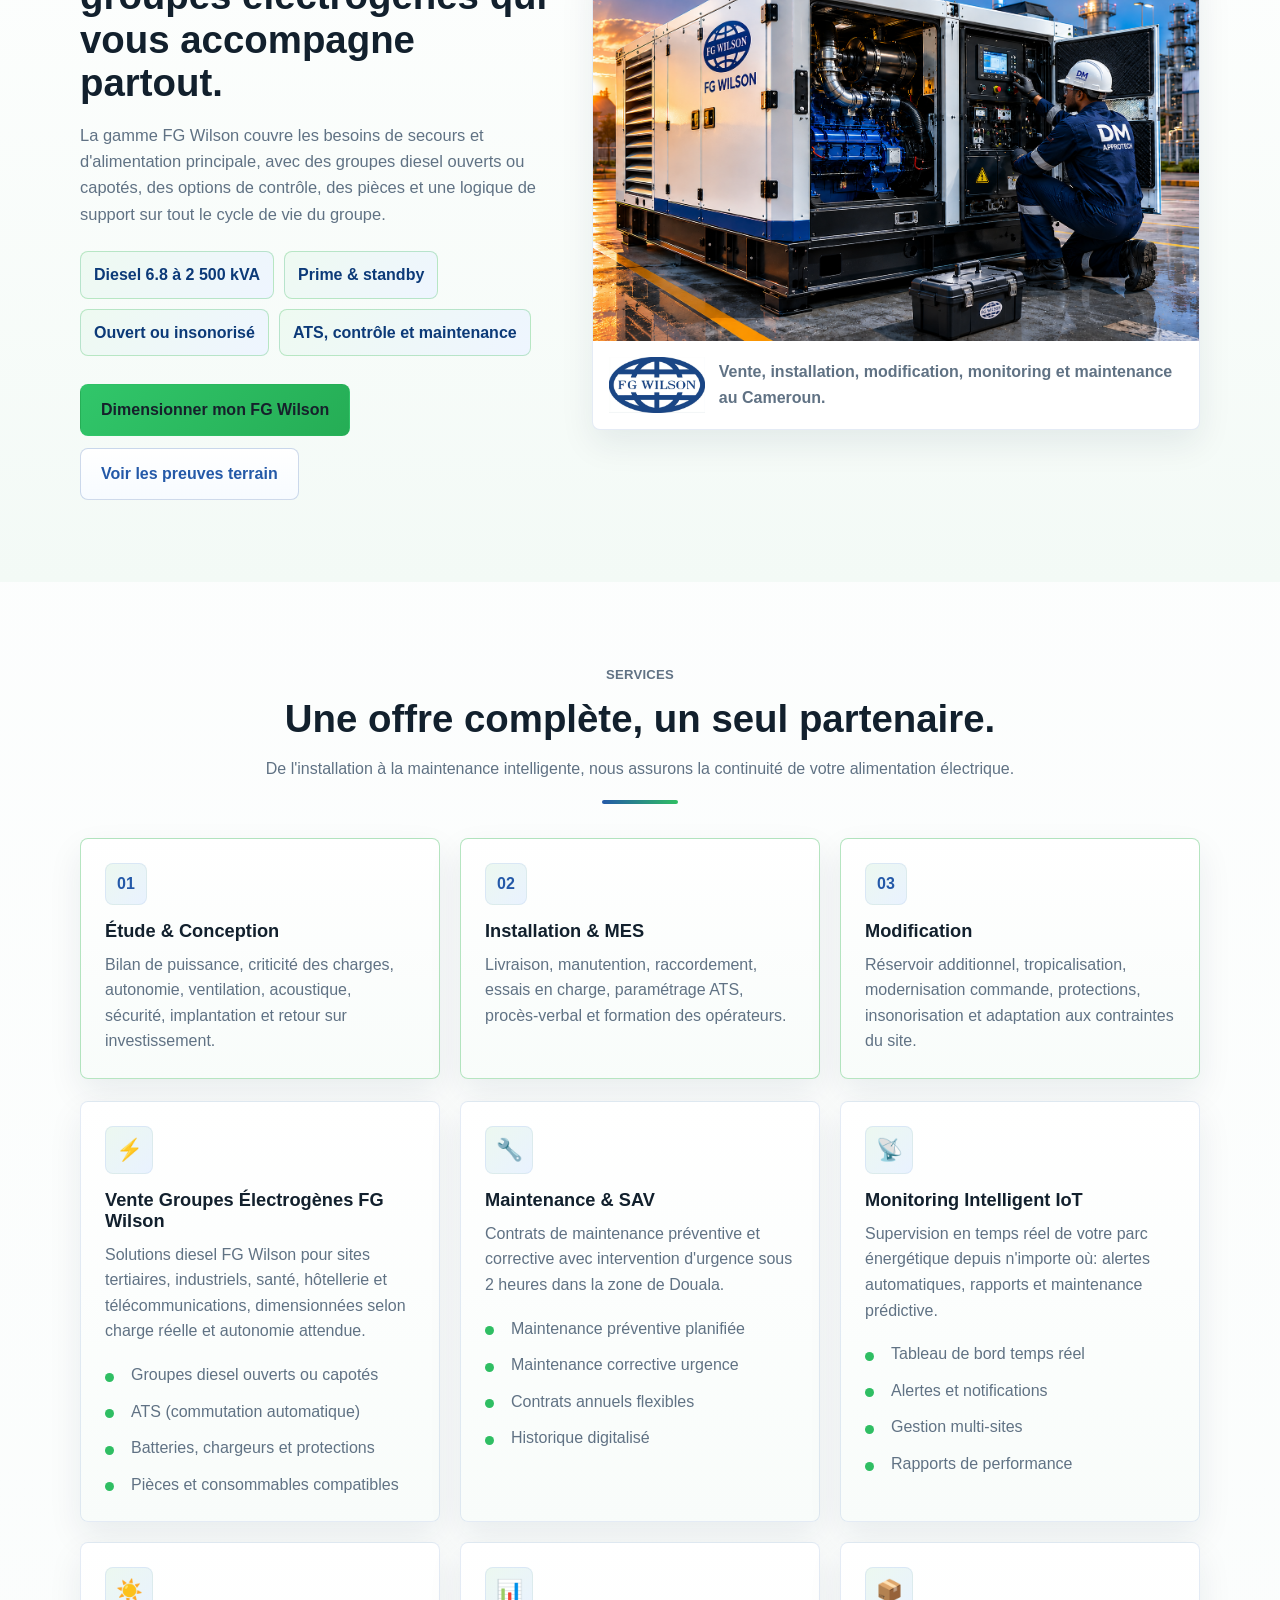
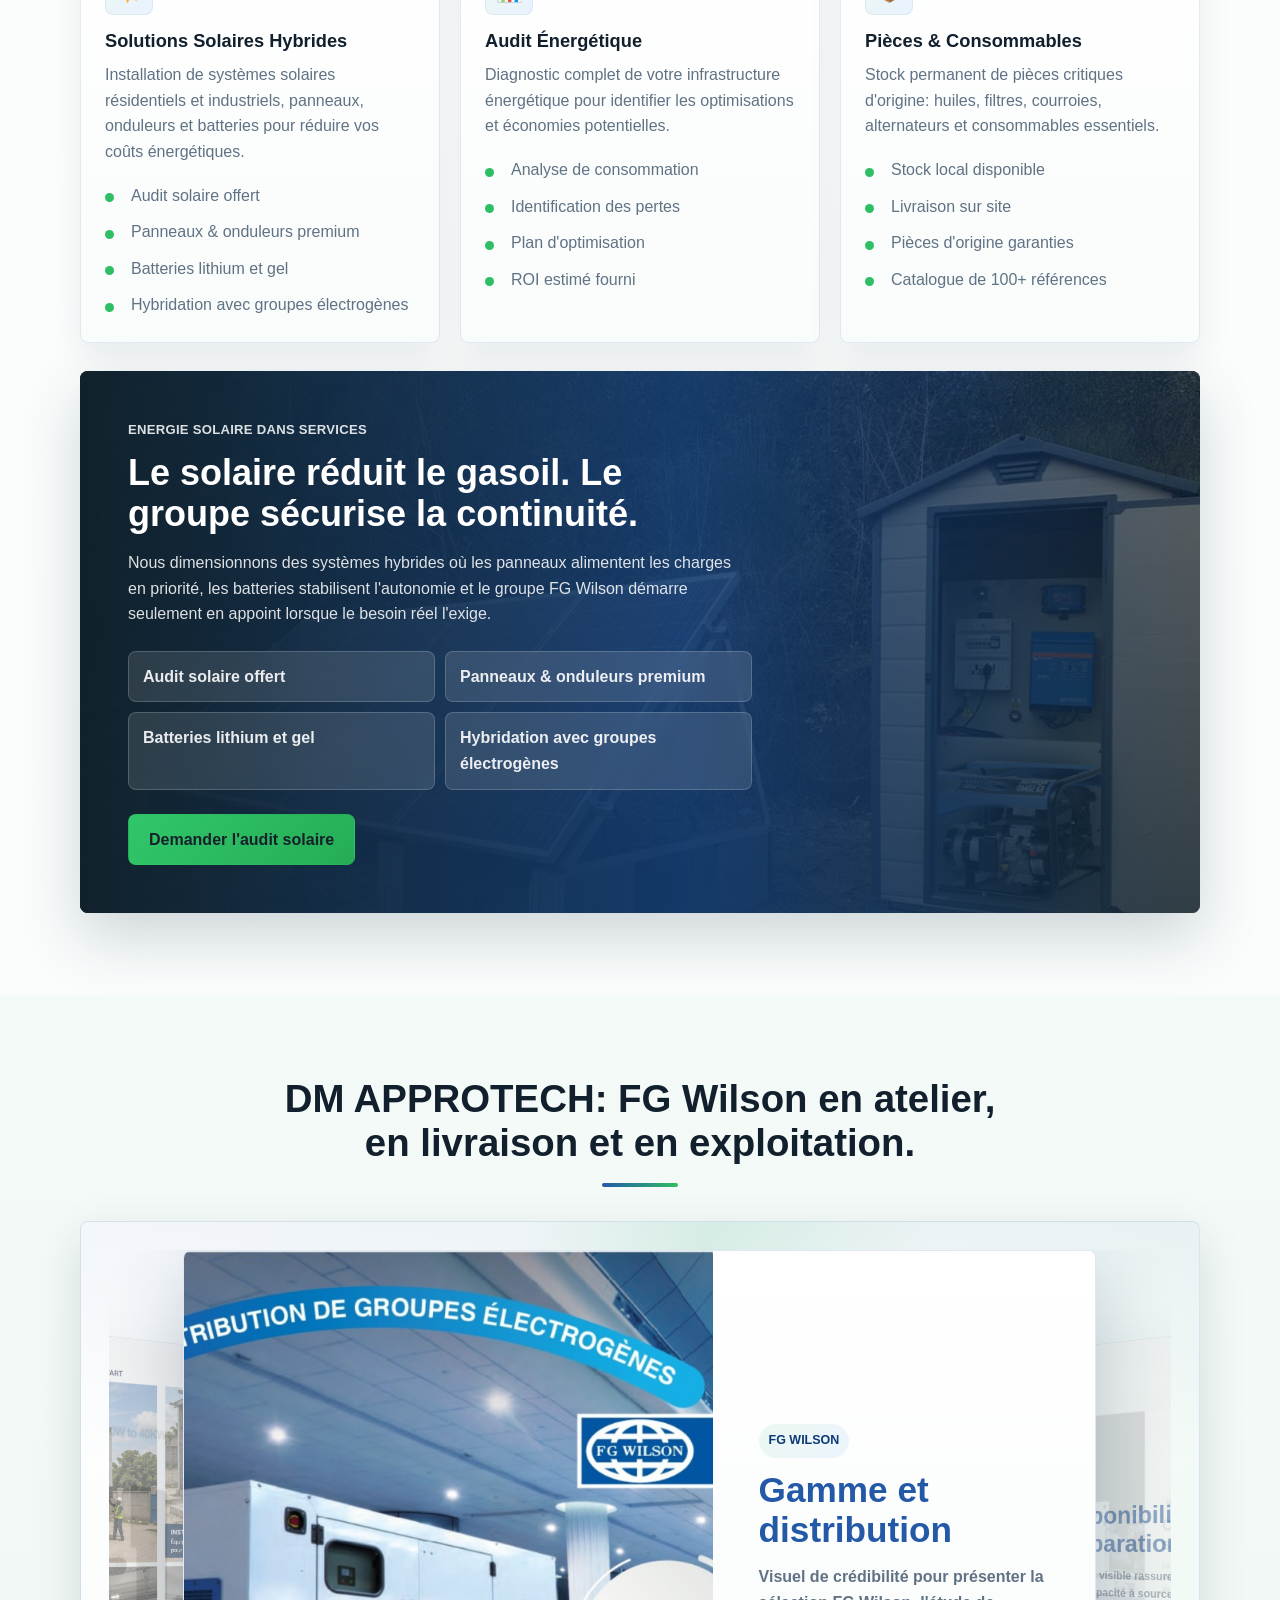
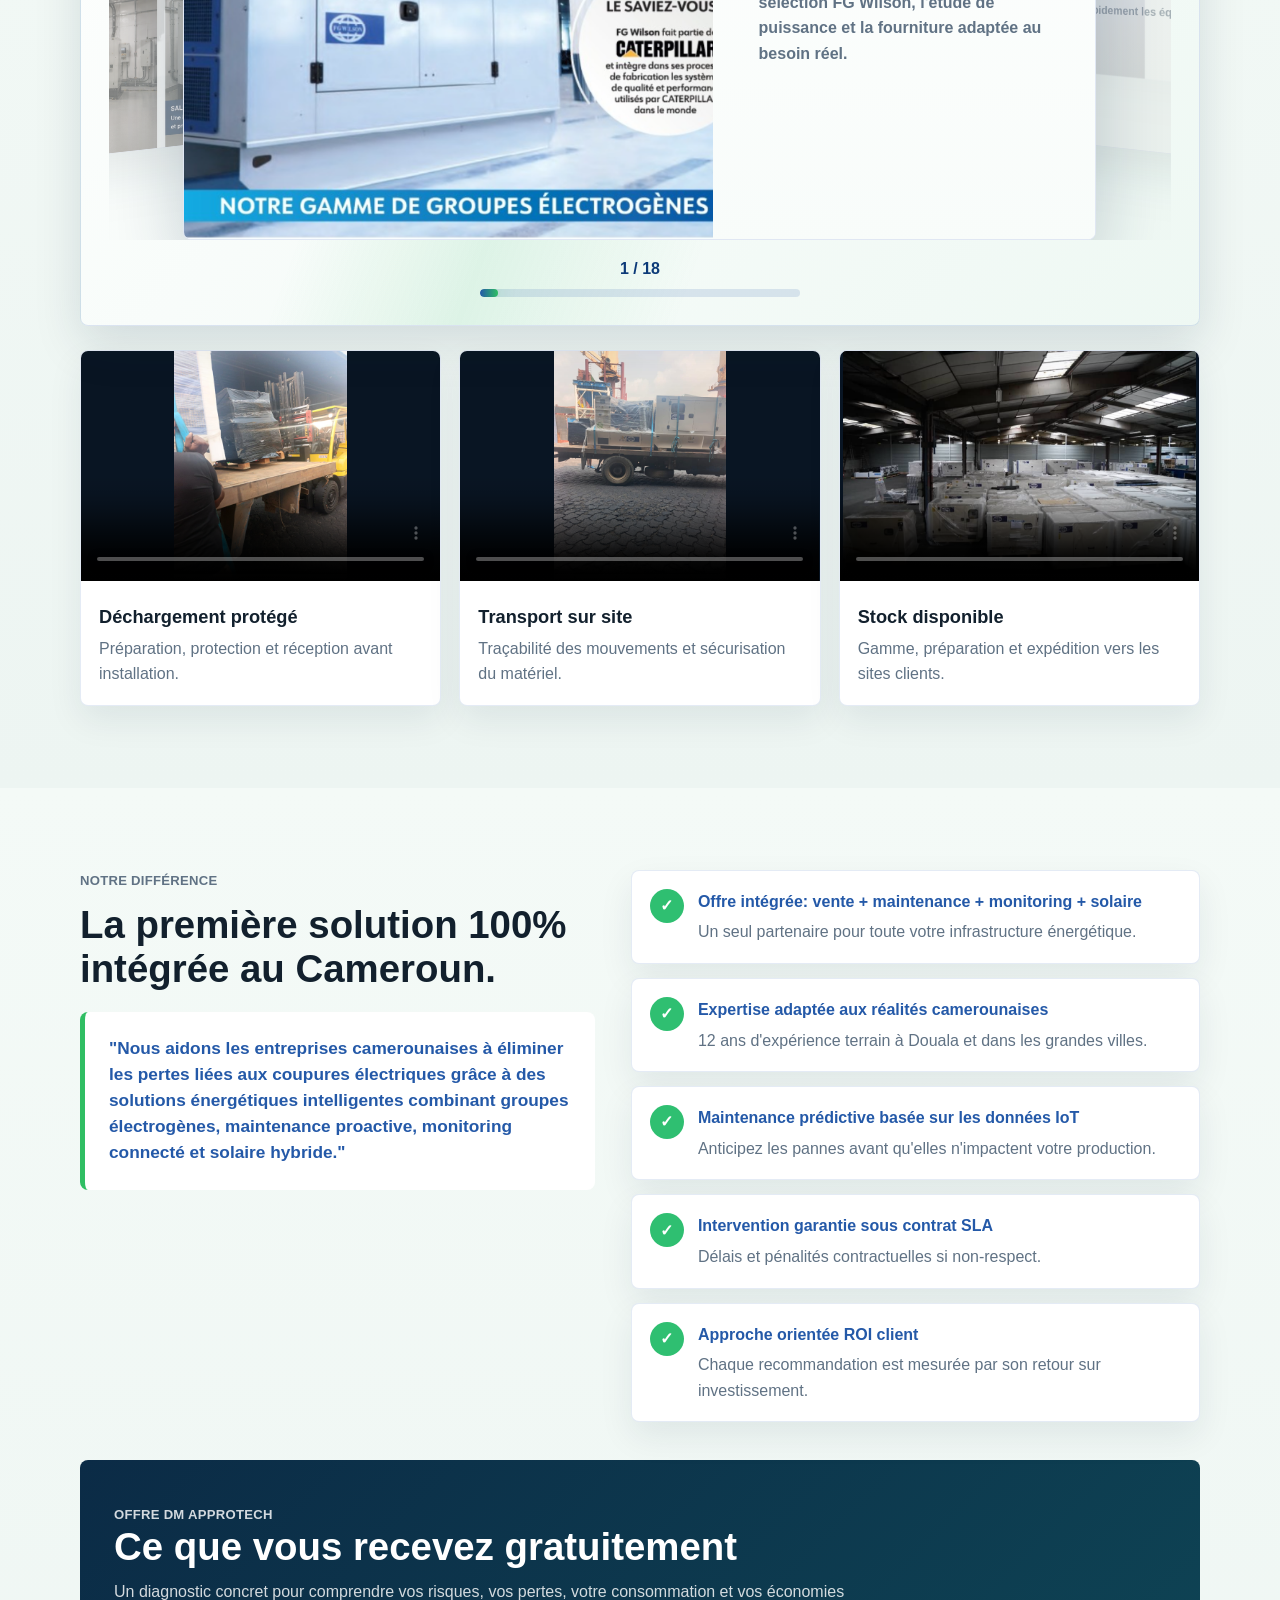
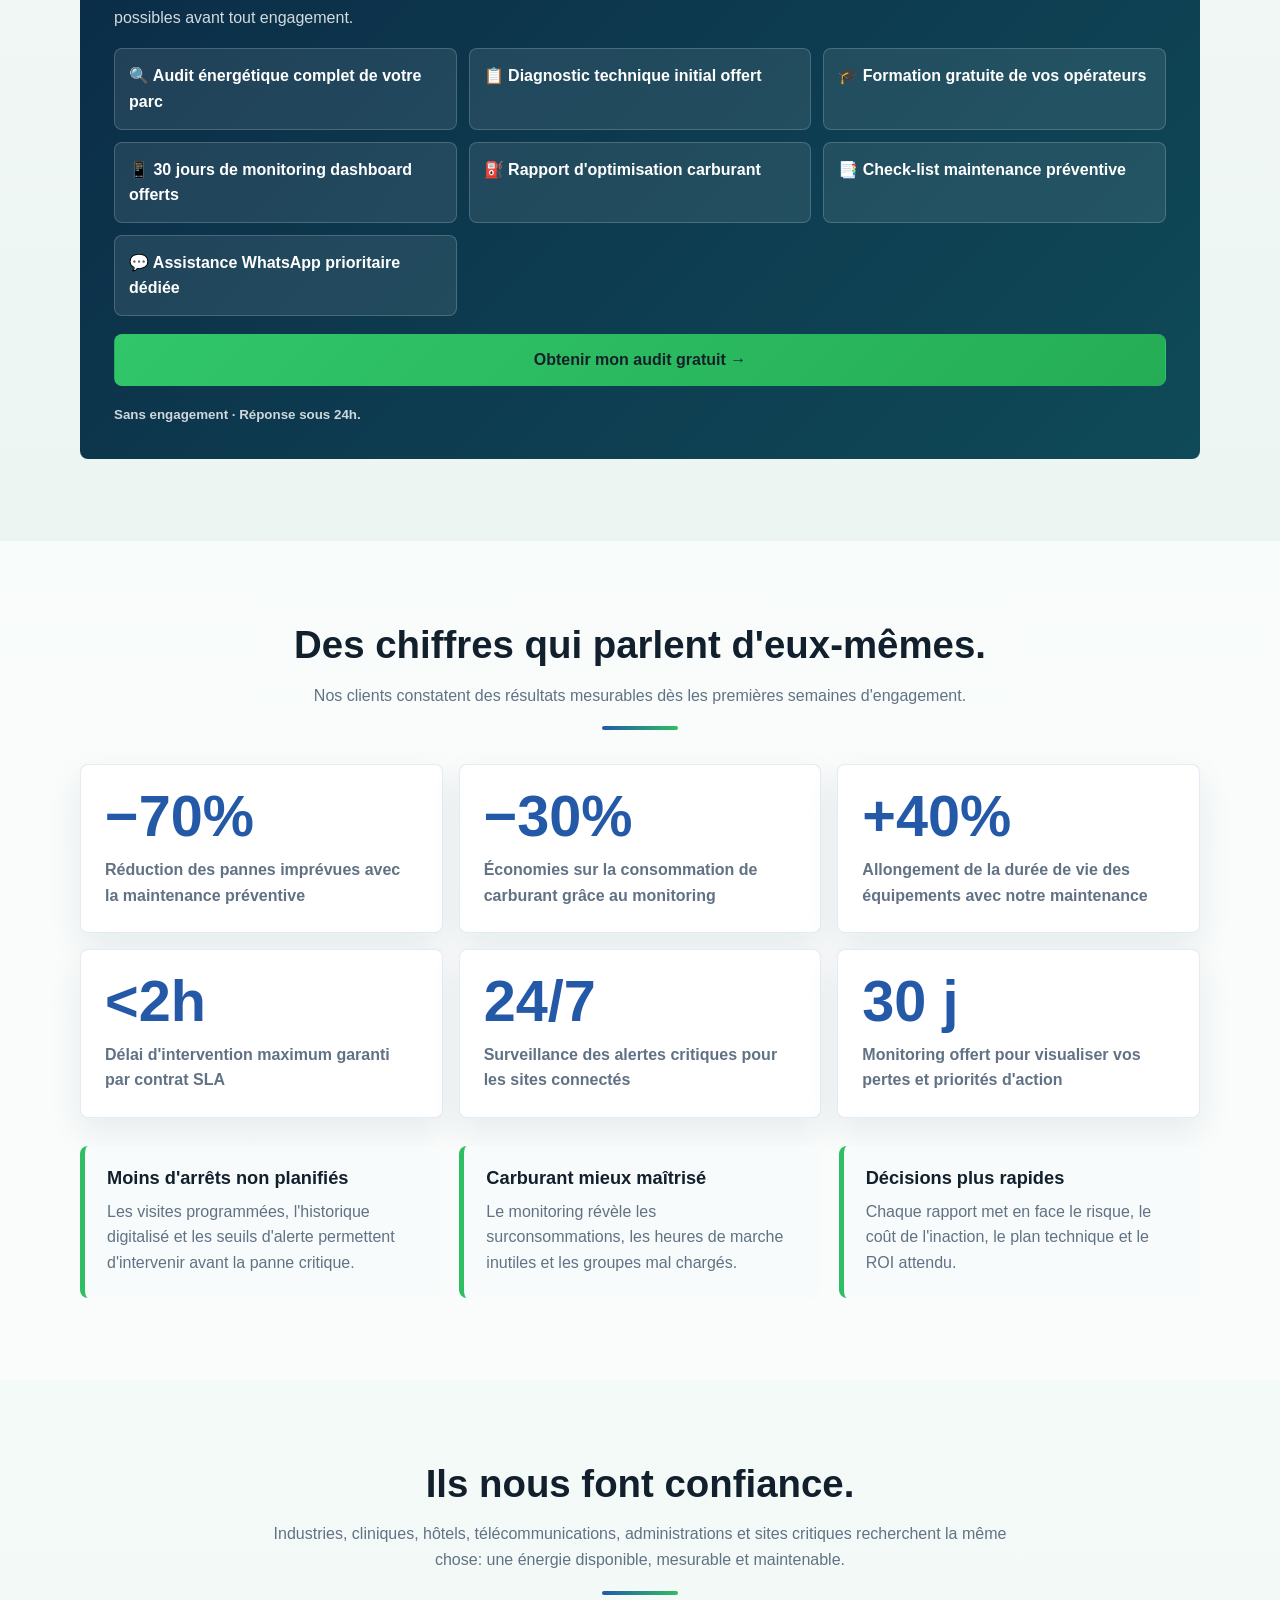
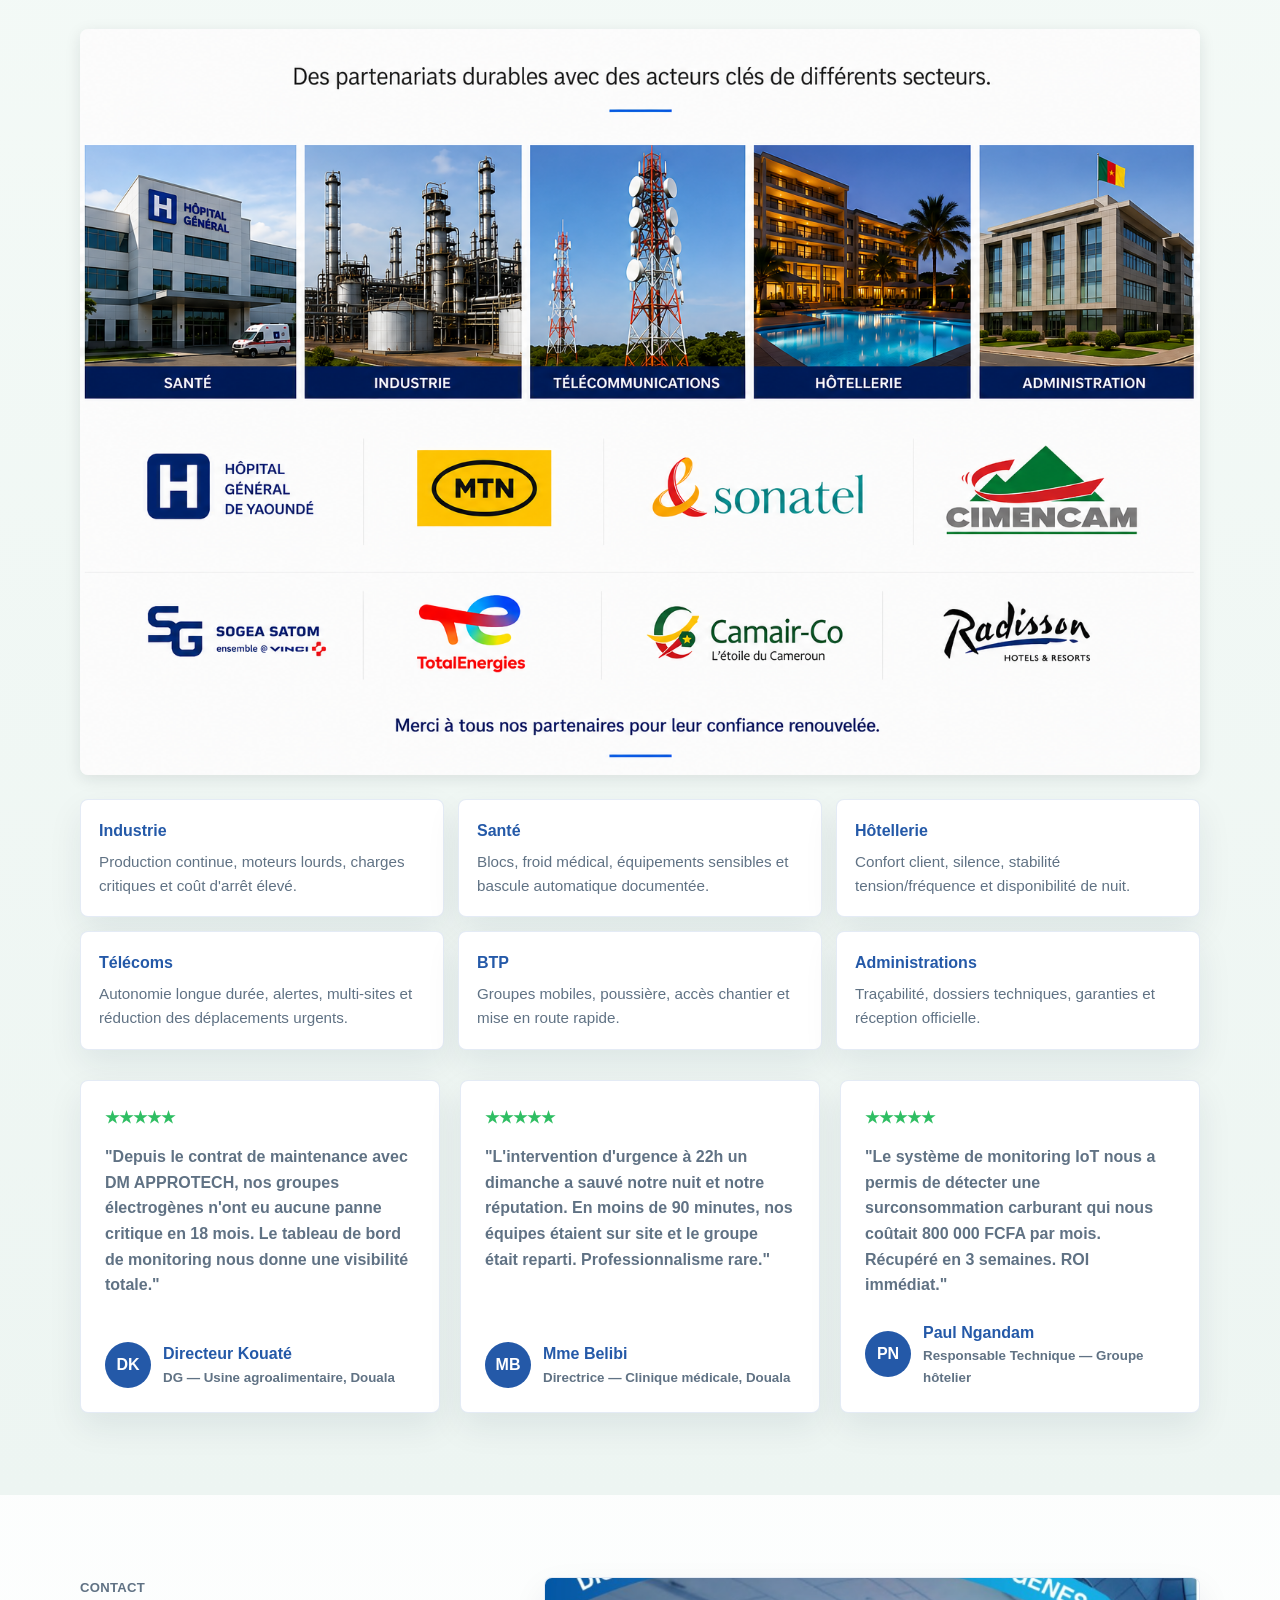
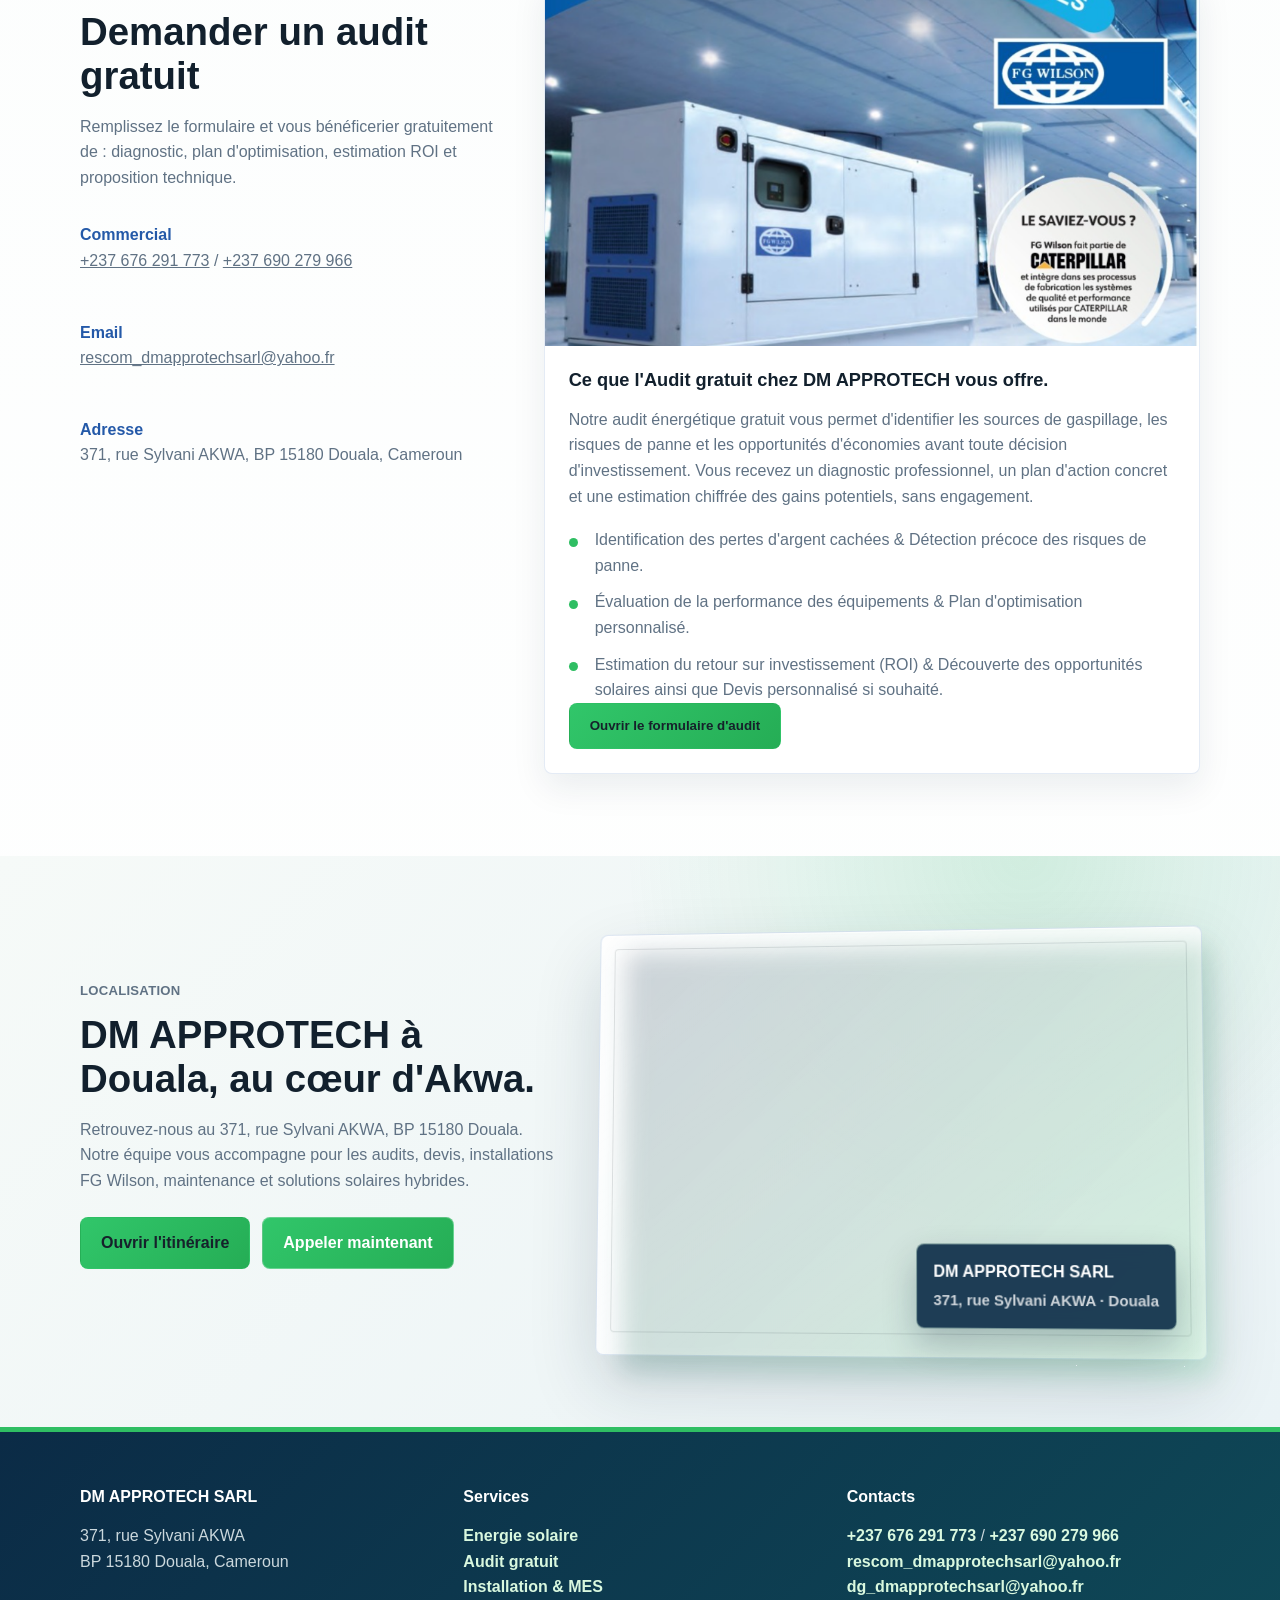
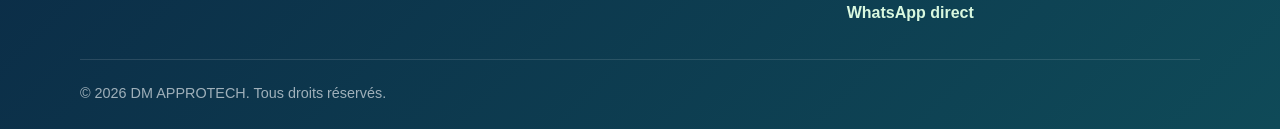
==== commit 97f487af: "ok" ====
--- a/index.html
+++ b/index.html
@@ -577,11 +577,6 @@
           <div></div>
           <div id="sib-container" class="sib-container--medium sib-container--vertical" style="max-width:350px; text-align:center; background-color:rgba(255,255,255,0.8); border-width:1px; border-style:solid; border-color:#C0CCD9; border-radius:3px; direction:ltr">
             <form id="sib-form" method="POST" action="https://8689e2ca.sibforms.com/serve/[base64]" data-type="subscription">
-              <div style="padding: 8px 0;">
-                <div class="sib-form-block brevo-form-logo-block">
-                  <img src="images/Logo Dm_approtech.png" alt="DM APPROTECH" class="brevo-form-logo">
-                </div>
-              </div>
               <div style="padding: 8px 0;">
                 <div class="sib-form-block brevo-form-title">
                   <p>Recevoir mon audit gratuit</p>
--- a/css/style.css
+++ b/css/style.css
@@ -2386,20 +2386,6 @@
   padding: 7px 0 !important;
 }
 
-.brevo-form-logo-block {
-  display: flex !important;
-  justify-content: center !important;
-  padding: 0 !important;
-  background: transparent !important;
-}
-
-.brevo-form-logo {
-  width: 128px;
-  height: auto;
-  object-fit: contain;
-  filter: drop-shadow(0 8px 14px rgba(10, 37, 62, 0.12));
-}
-
 .brevo-form-title {
   background: transparent !important;
   color: var(--brand) !important;
@@ -3008,10 +2994,6 @@
     padding: 20px 16px 22px !important;
   }
 
-  .brevo-form-logo {
-    width: 108px;
-  }
-
   .modal-head {
     padding: 24px 20px 0;
   }
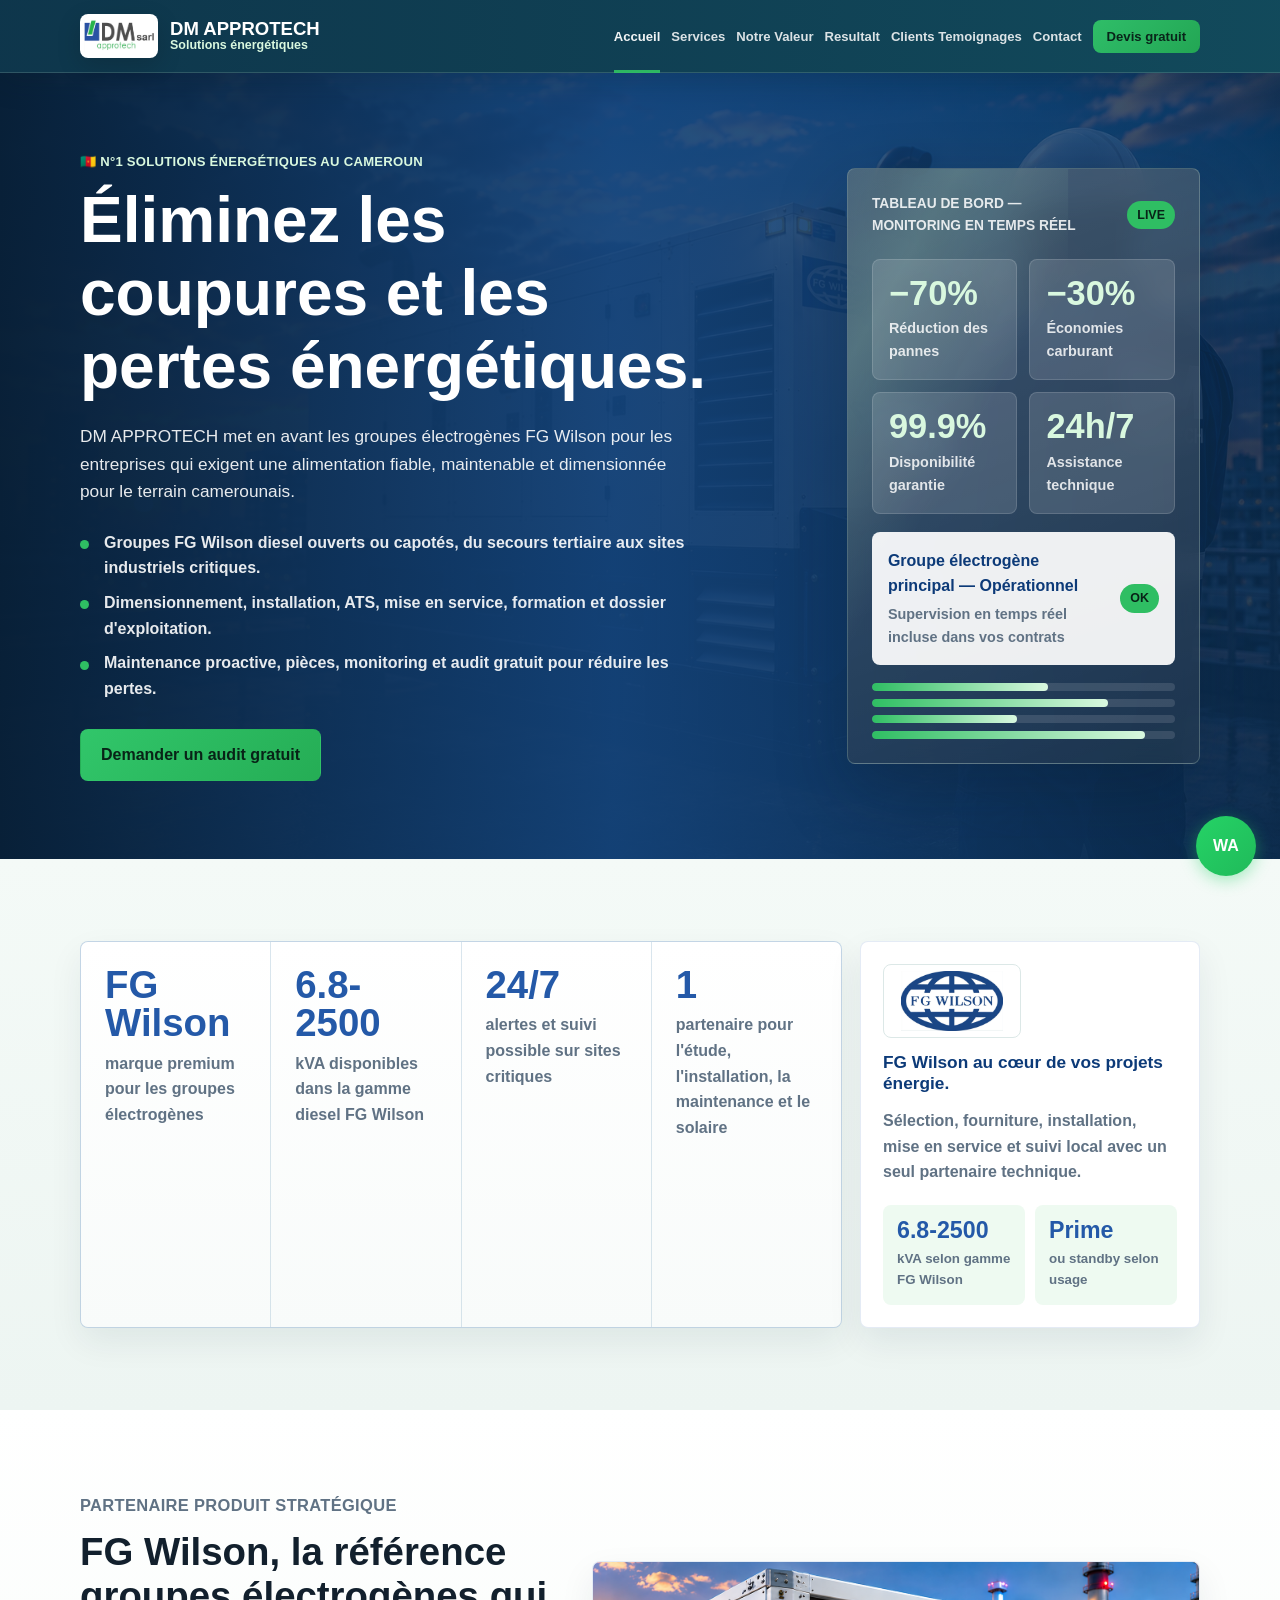
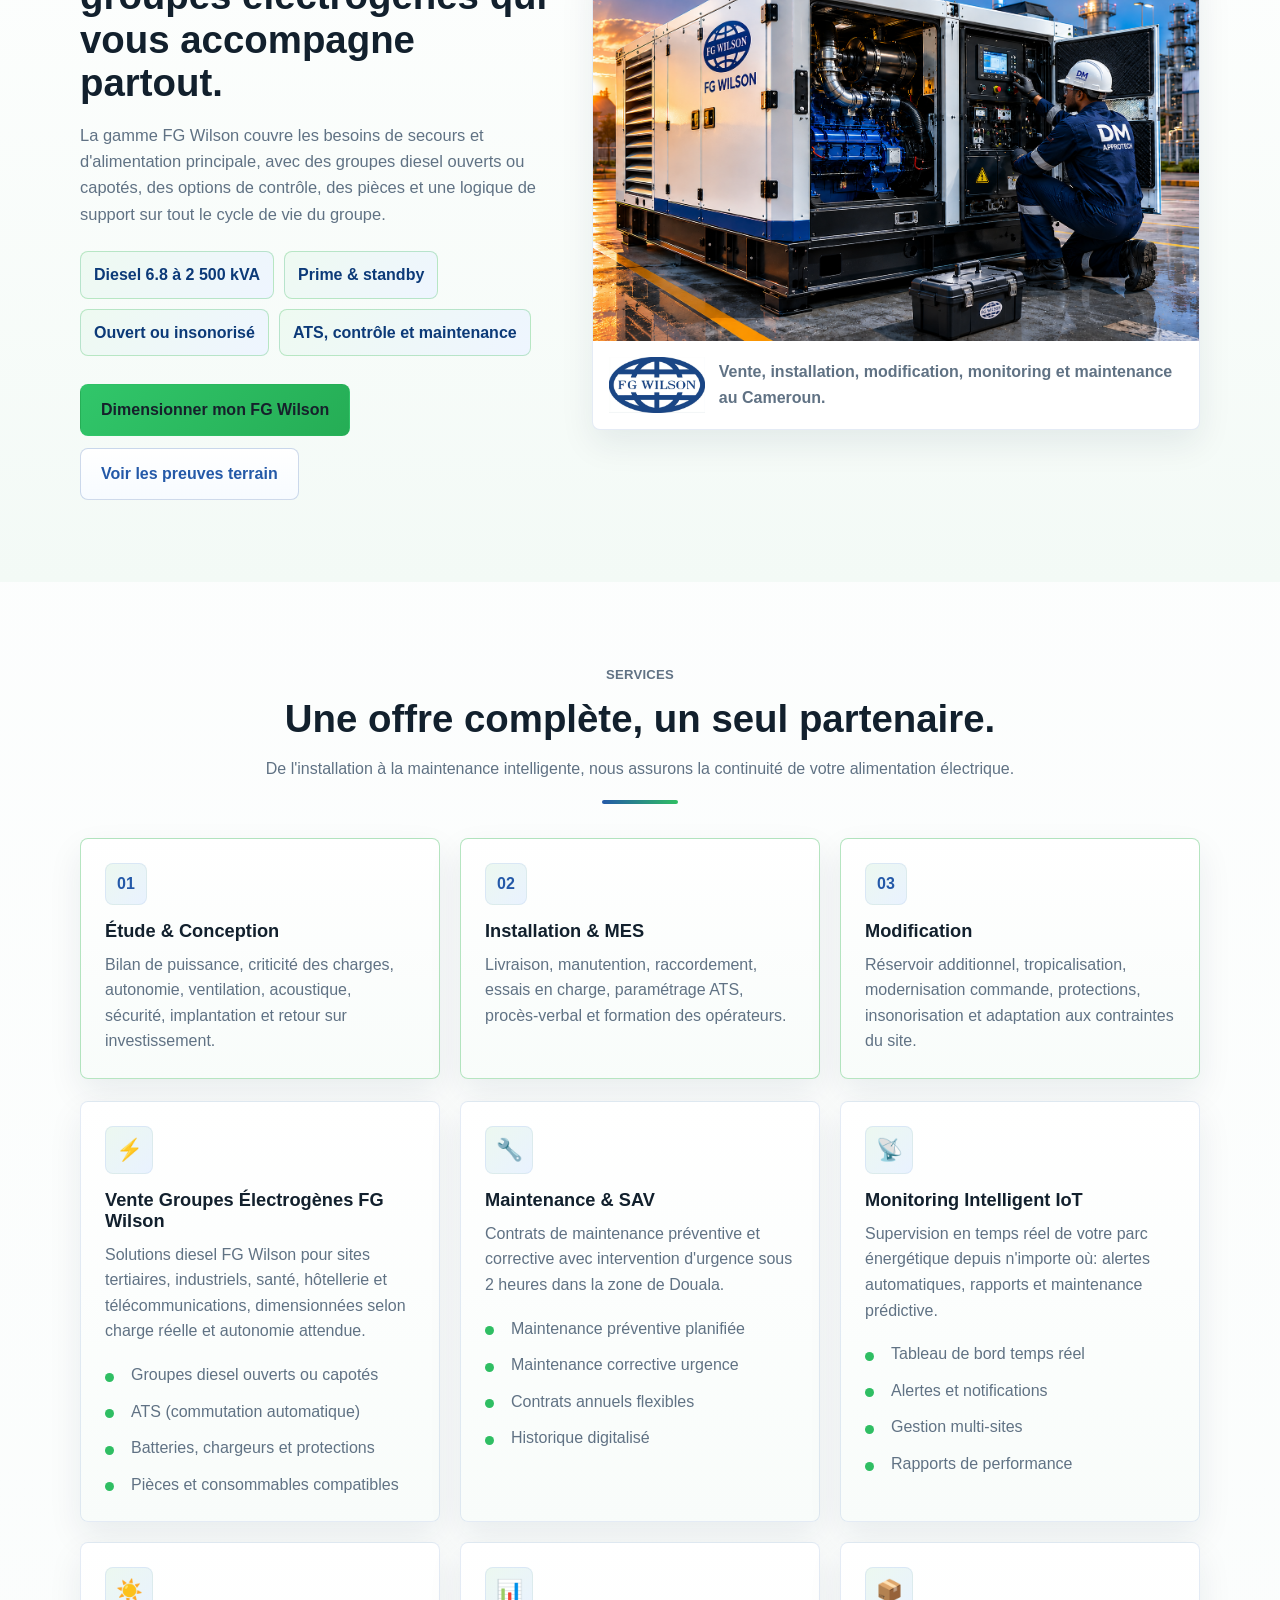
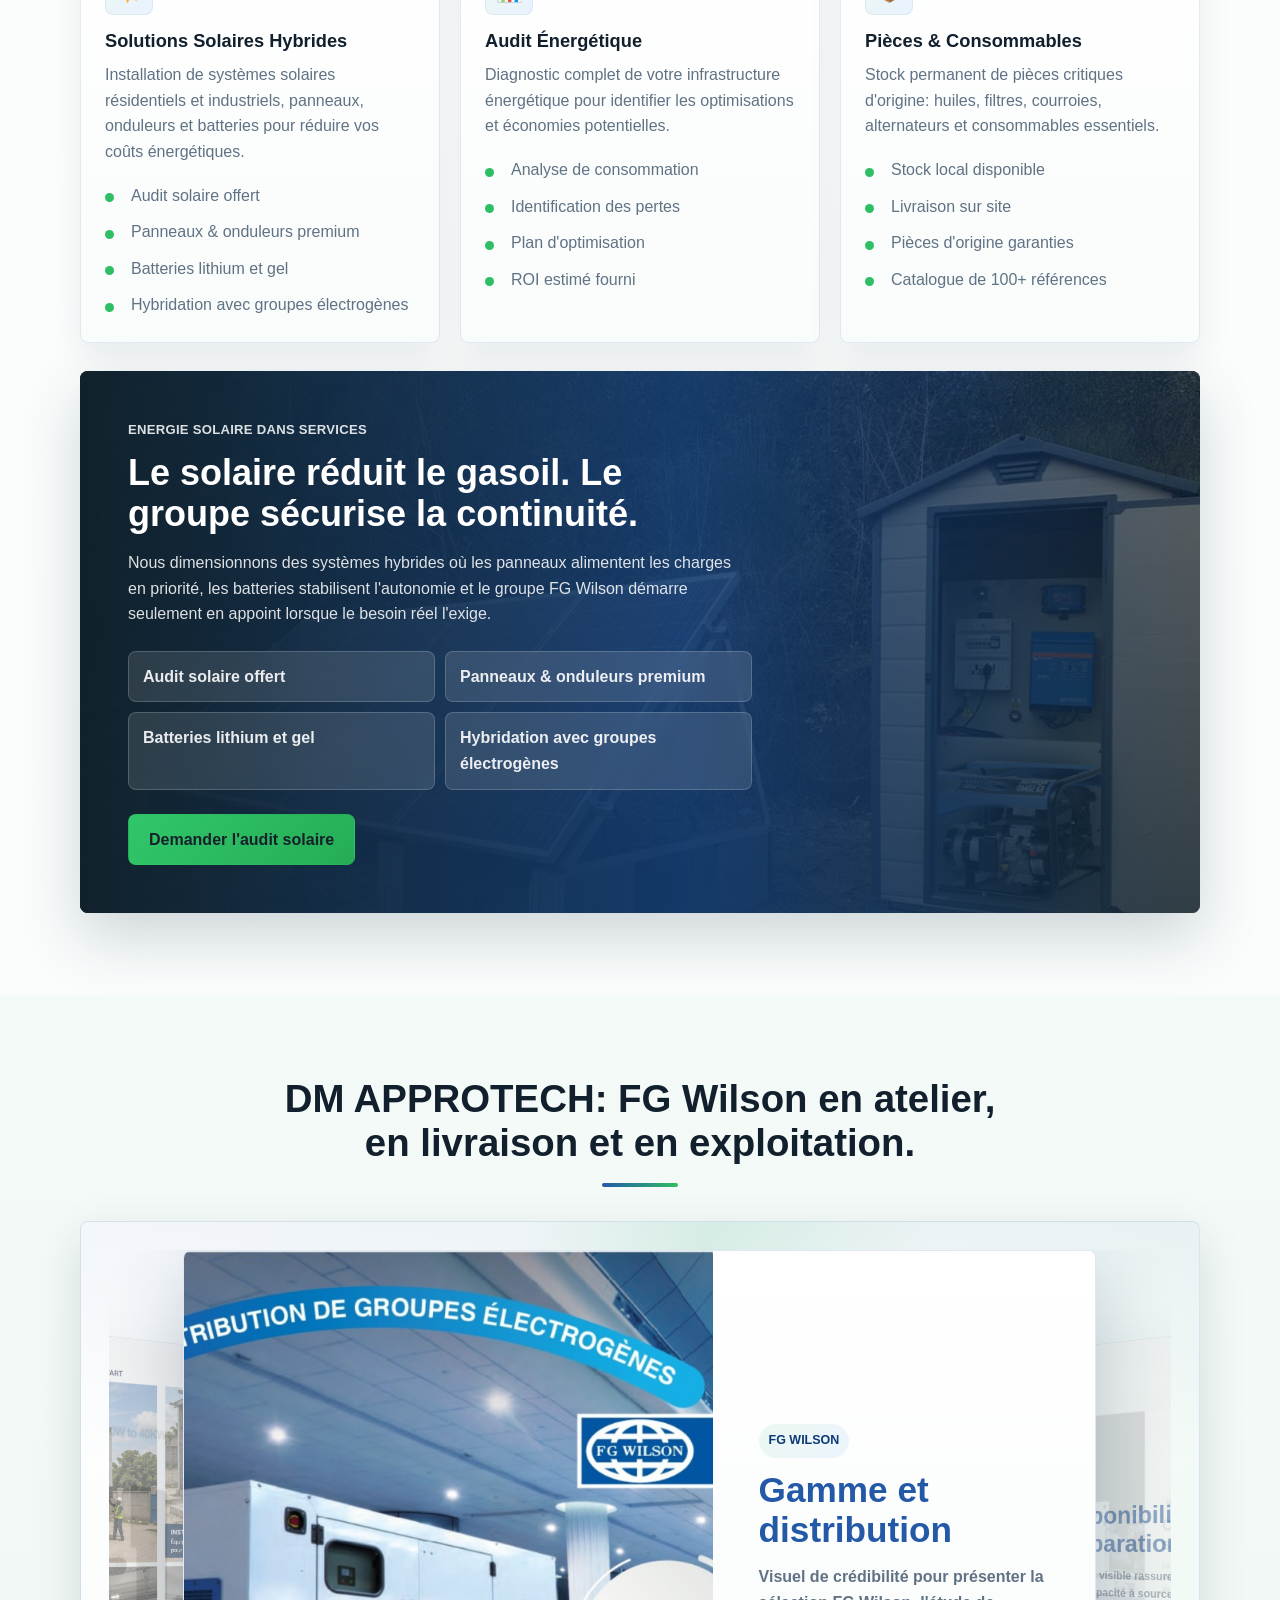
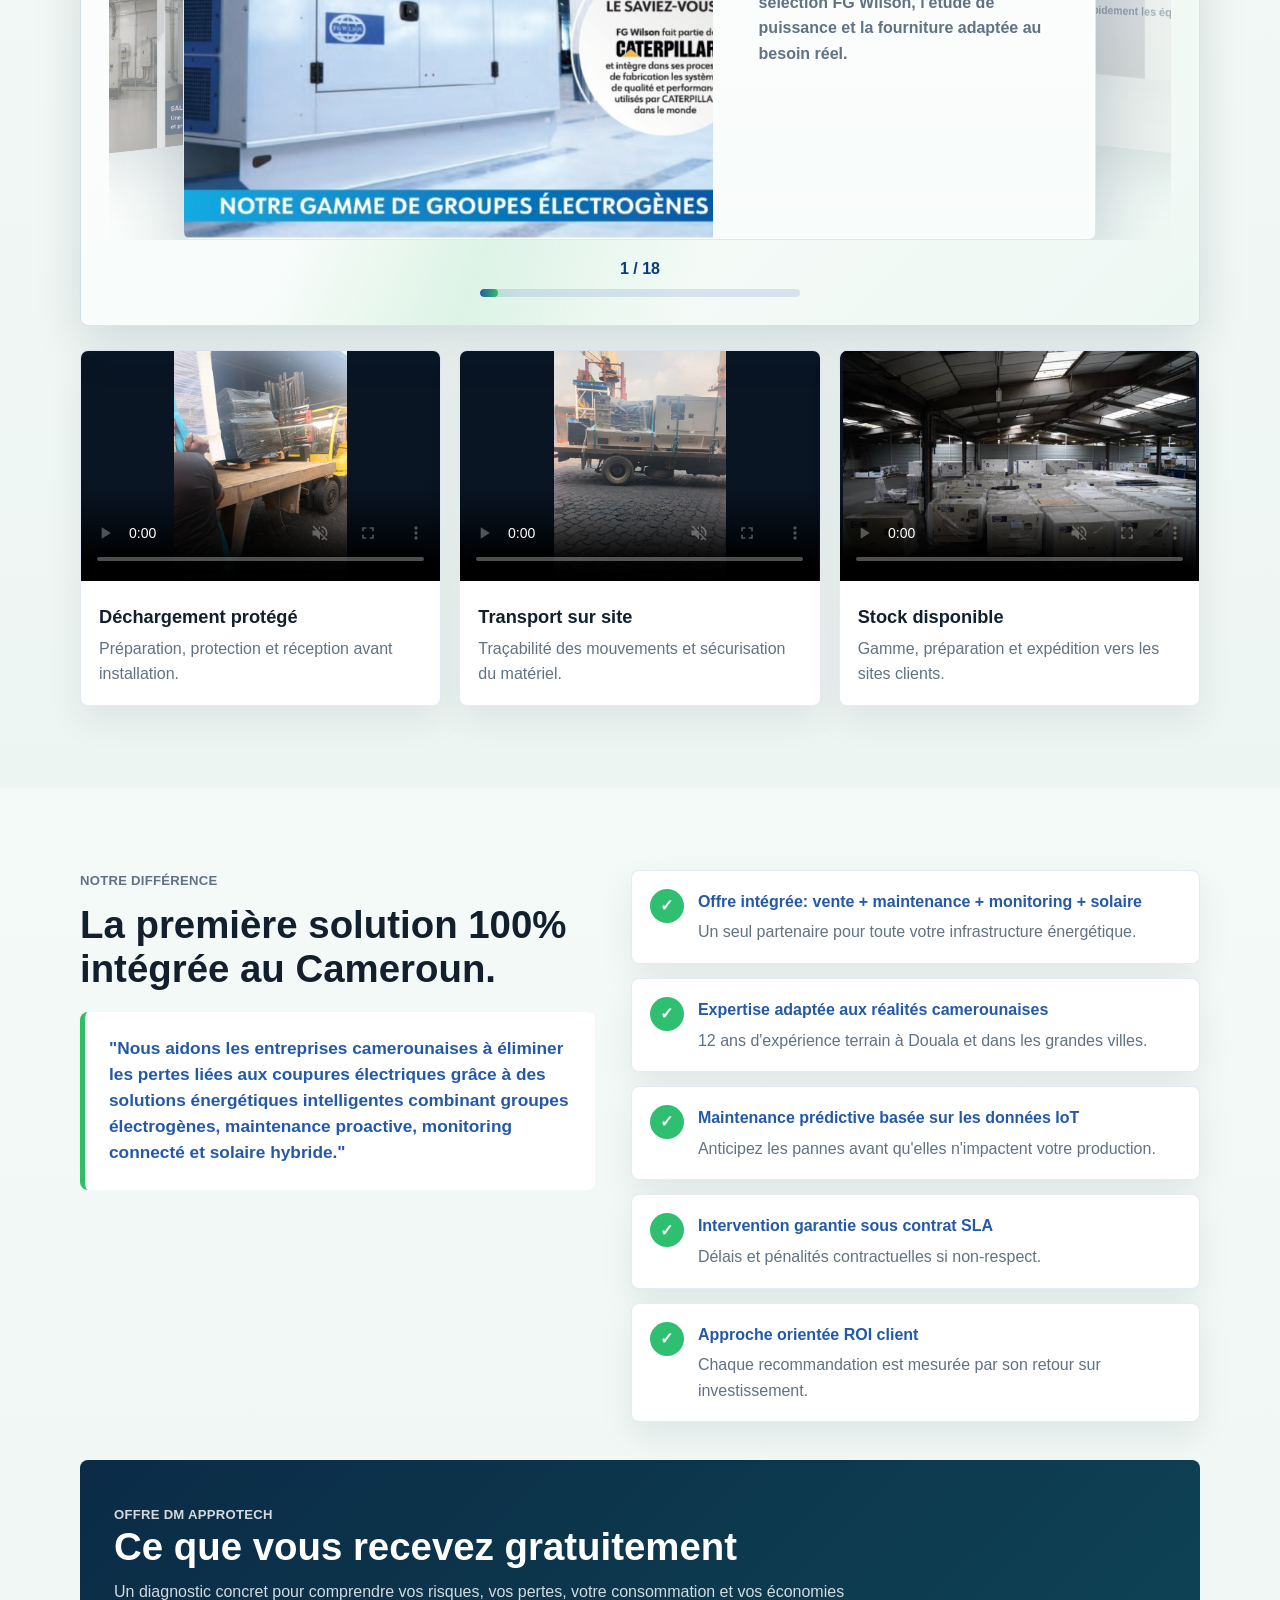
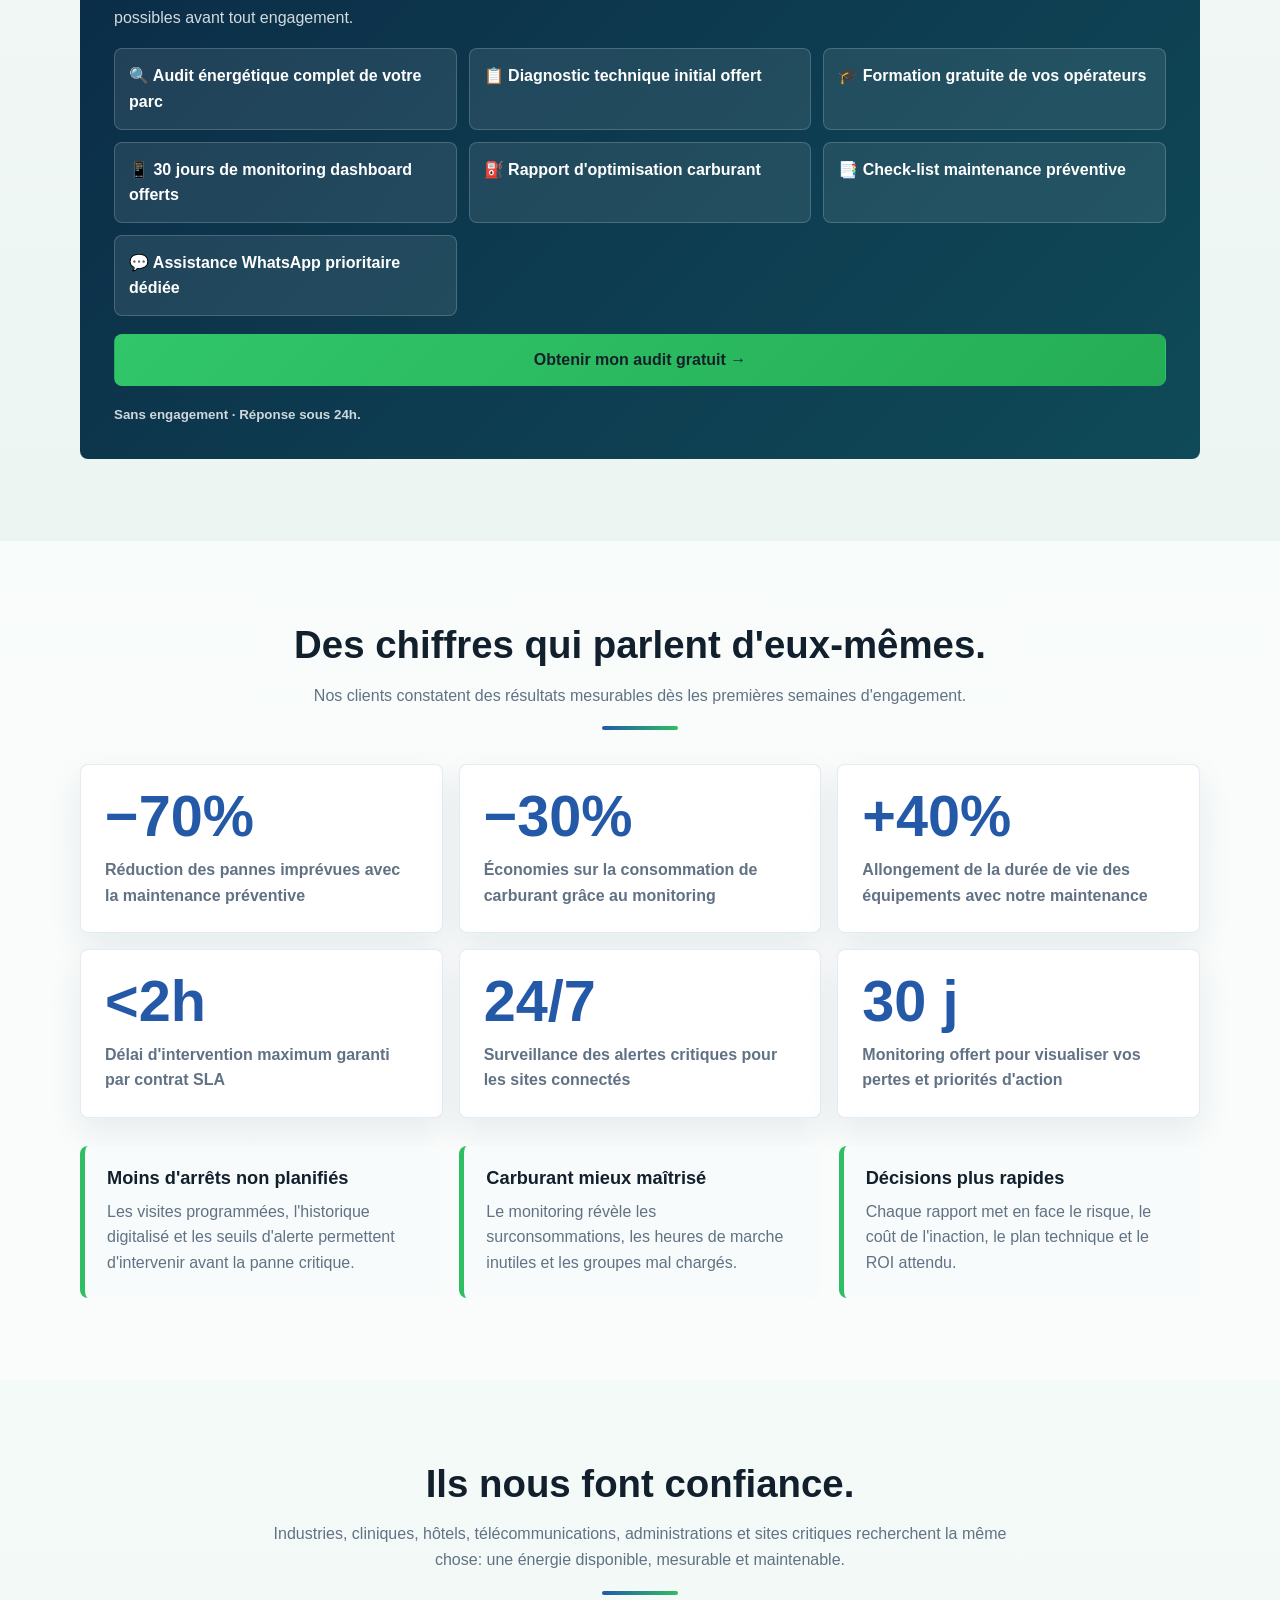
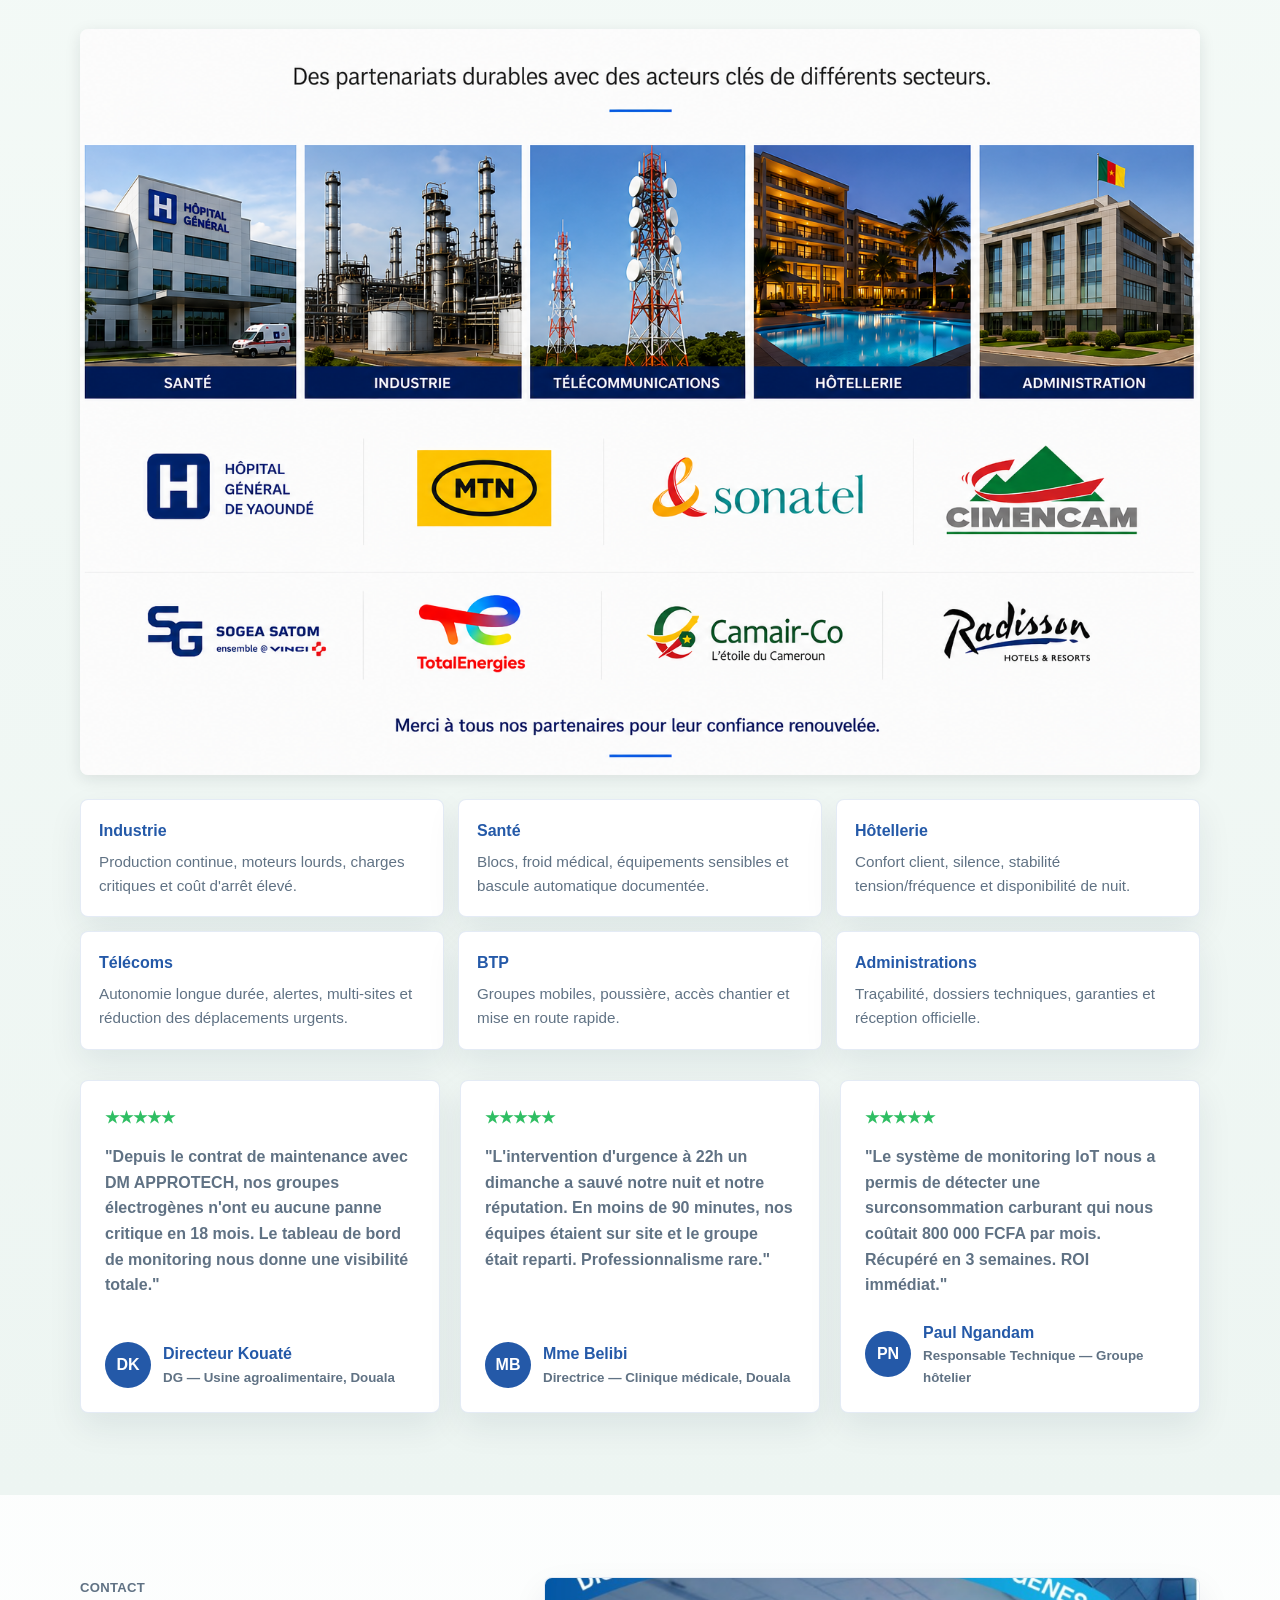
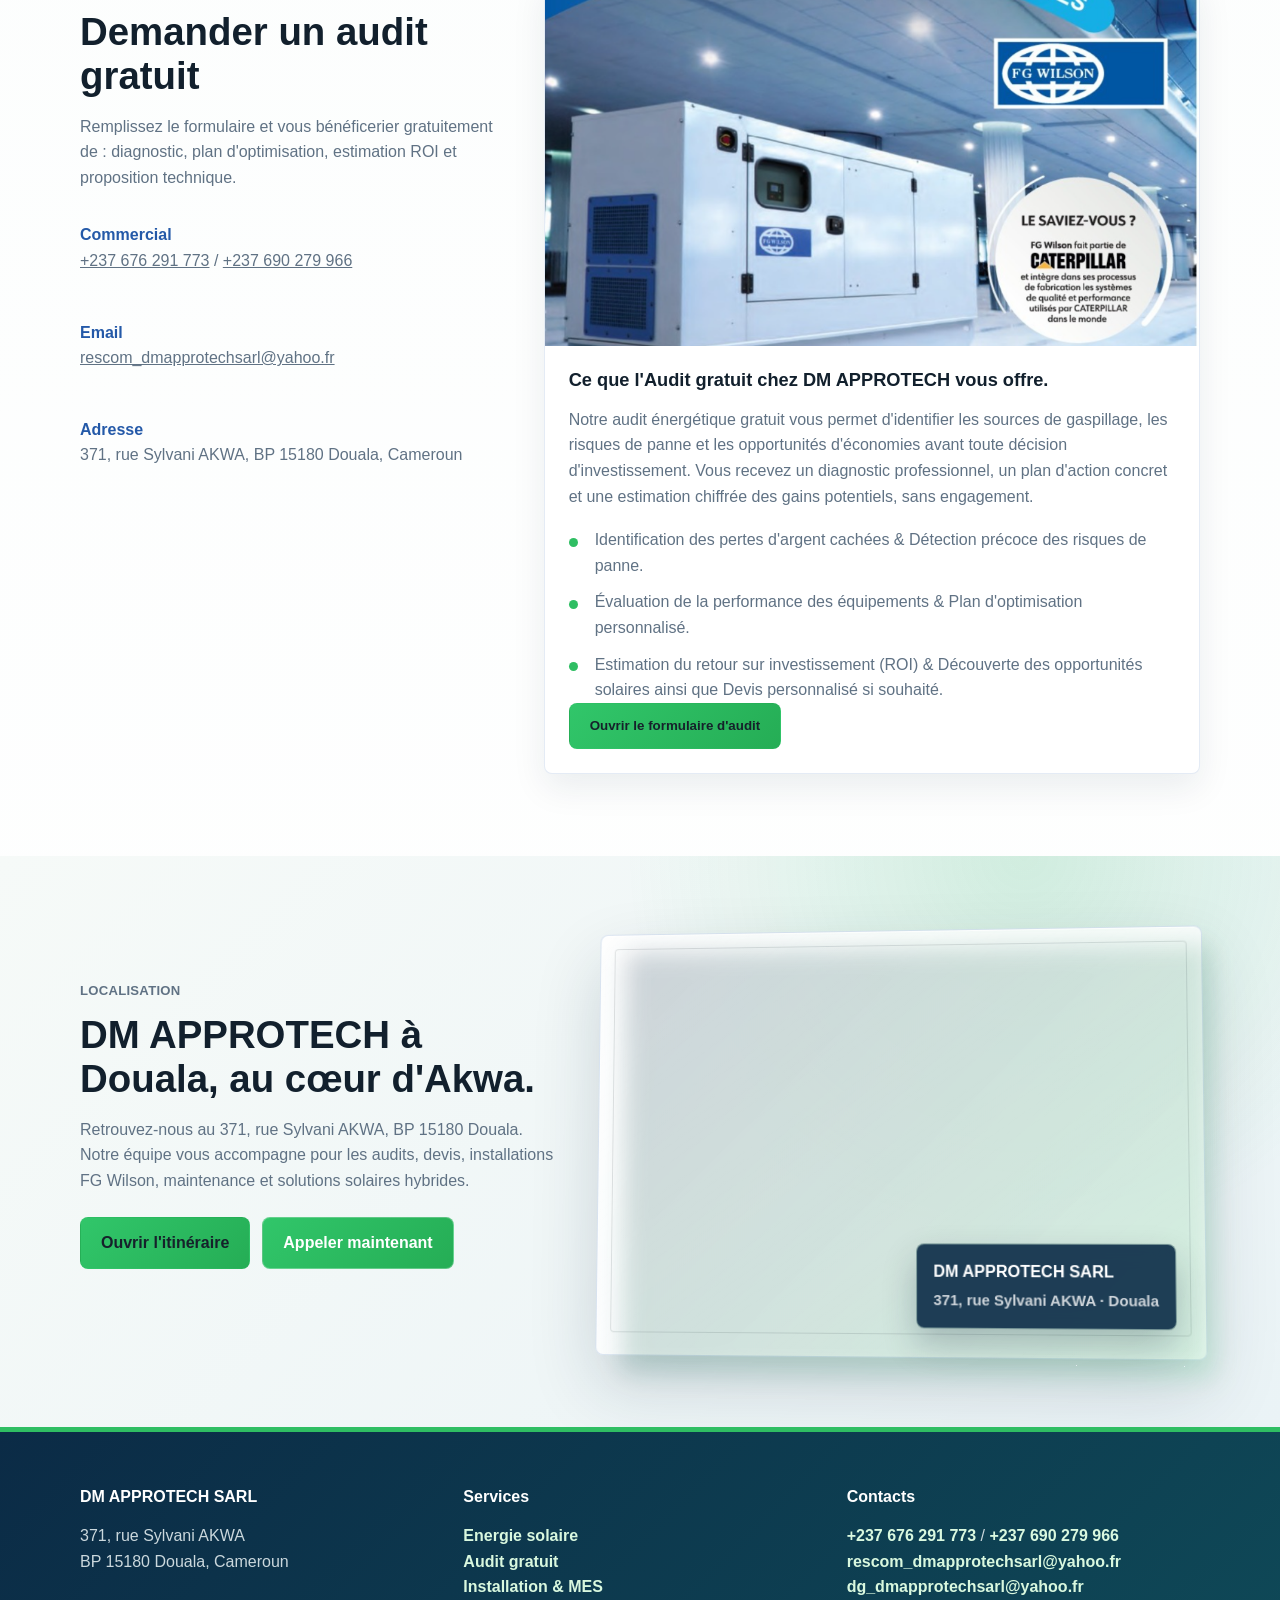
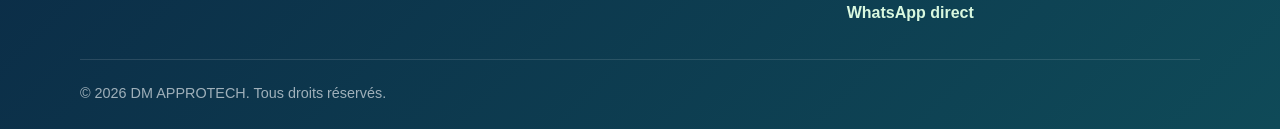
==== commit 5477ea3f: "ok" ====
--- a/index.html
+++ b/index.html
@@ -559,7 +559,7 @@
                 <path d="M256 40c118.621 0 216 96.075 216 216 0 119.291-96.61 216-216 216-119.244 0-216-96.562-216-216 0-119.203 96.602-216 216-216m0-32C119.043 8 8 119.083 8 256c0 136.997 111.043 248 248 248s248-111.003 248-248C504 119.083 392.957 8 256 8zm-11.49 120h22.979c6.823 0 12.274 5.682 11.99 12.5l-7 168c-.268 6.428-5.556 11.5-11.99 11.5h-8.979c-6.433 0-11.722-5.073-11.99-11.5l-7-168c-.283-6.818 5.167-12.5 11.99-12.5zM256 340c-15.464 0-28 12.536-28 28s12.536 28 28 28 28-12.536 28-28-12.536-28-28-28z" />
               </svg>
               <span class="sib-form-message-panel__inner-text">
-                Nous n&#39;avons pas pu confirmer votre inscription.
+                Nous n&#39;avons pas pu confirmer votre demande.
               </span>
             </div>
           </div>
@@ -570,7 +570,7 @@
                 <path d="M256 8C119.033 8 8 119.033 8 256s111.033 248 248 248 248-111.033 248-248S392.967 8 256 8zm0 464c-118.664 0-216-96.055-216-216 0-118.663 96.055-216 216-216 118.664 0 216 96.055 216 216 0 118.663-96.055 216-216 216zm141.63-274.961L217.15 376.071c-4.705 4.667-12.303 4.637-16.97-.068l-85.878-86.572c-4.667-4.705-4.637-12.303.068-16.97l8.52-8.451c4.705-4.667 12.303-4.637 16.97.068l68.976 69.533 163.441-162.13c4.705-4.667 12.303-4.637 16.97.068l8.451 8.52c4.668 4.705 4.637 12.303-.068 16.97z" />
               </svg>
               <span class="sib-form-message-panel__inner-text">
-                Votre demande d&#39;audit a été enregistrée avec succès. Nous vous recontacterons pour votre audit.
+                Merci ! Votre demande d&#39;audit gratuit a bien été envoyée. Nous vous répondrons sous 24h.
               </span>
             </div>
           </div>
@@ -648,7 +648,7 @@
                           document.getElementById('sib-captcha').dispatchEvent(event);
                         }
                       </script>
-                      <div class="g-recaptcha sib-visible-recaptcha" id="sib-captcha" data-sitekey="6LfTnR4tAAAAANB_eOK8rGfJCRPeG4leV4yb1LGA" data-callback="handleCaptchaResponse" style="direction:ltr"></div>
+                      <div class="g-recaptcha sib-visible-recaptcha" id="sib-captcha" data-sitekey="6Lccqx4tAAAAAKqCLZ6v1aT8bnA8y-lpmL72DLgK" data-callback="handleCaptchaResponse" style="direction:ltr"></div>
                     </div>
                     <label class="entry__error entry__error--primary" style="font-family:Helvetica, sans-serif; font-size:16px; text-align:left; color:#661d1d; background-color:#ffeded; border-color:#ff4949; border-radius:3px;">
                     </label>
@@ -661,7 +661,7 @@
                     <svg class="icon clickable__icon progress-indicator__icon sib-hide-loader-icon" viewBox="0 0 512 512">
                       <path d="M460.116 373.846l-20.823-12.022c-5.541-3.199-7.54-10.159-4.663-15.874 30.137-59.886 28.343-131.652-5.386-189.946-33.641-58.394-94.896-95.833-161.827-99.676C261.028 55.961 256 50.751 256 44.352V20.309c0-6.904 5.808-12.337 12.703-11.982 83.556 4.306 160.163 50.864 202.11 123.677 42.063 72.696 44.079 162.316 6.031 236.832-3.14 6.148-10.75 8.461-16.728 5.01z" />
                     </svg>
-                    Envoyer ma demande d&#39;audit
+                    Recevoir mon audit gratuit
                   </button>
                 </div>
               </div>
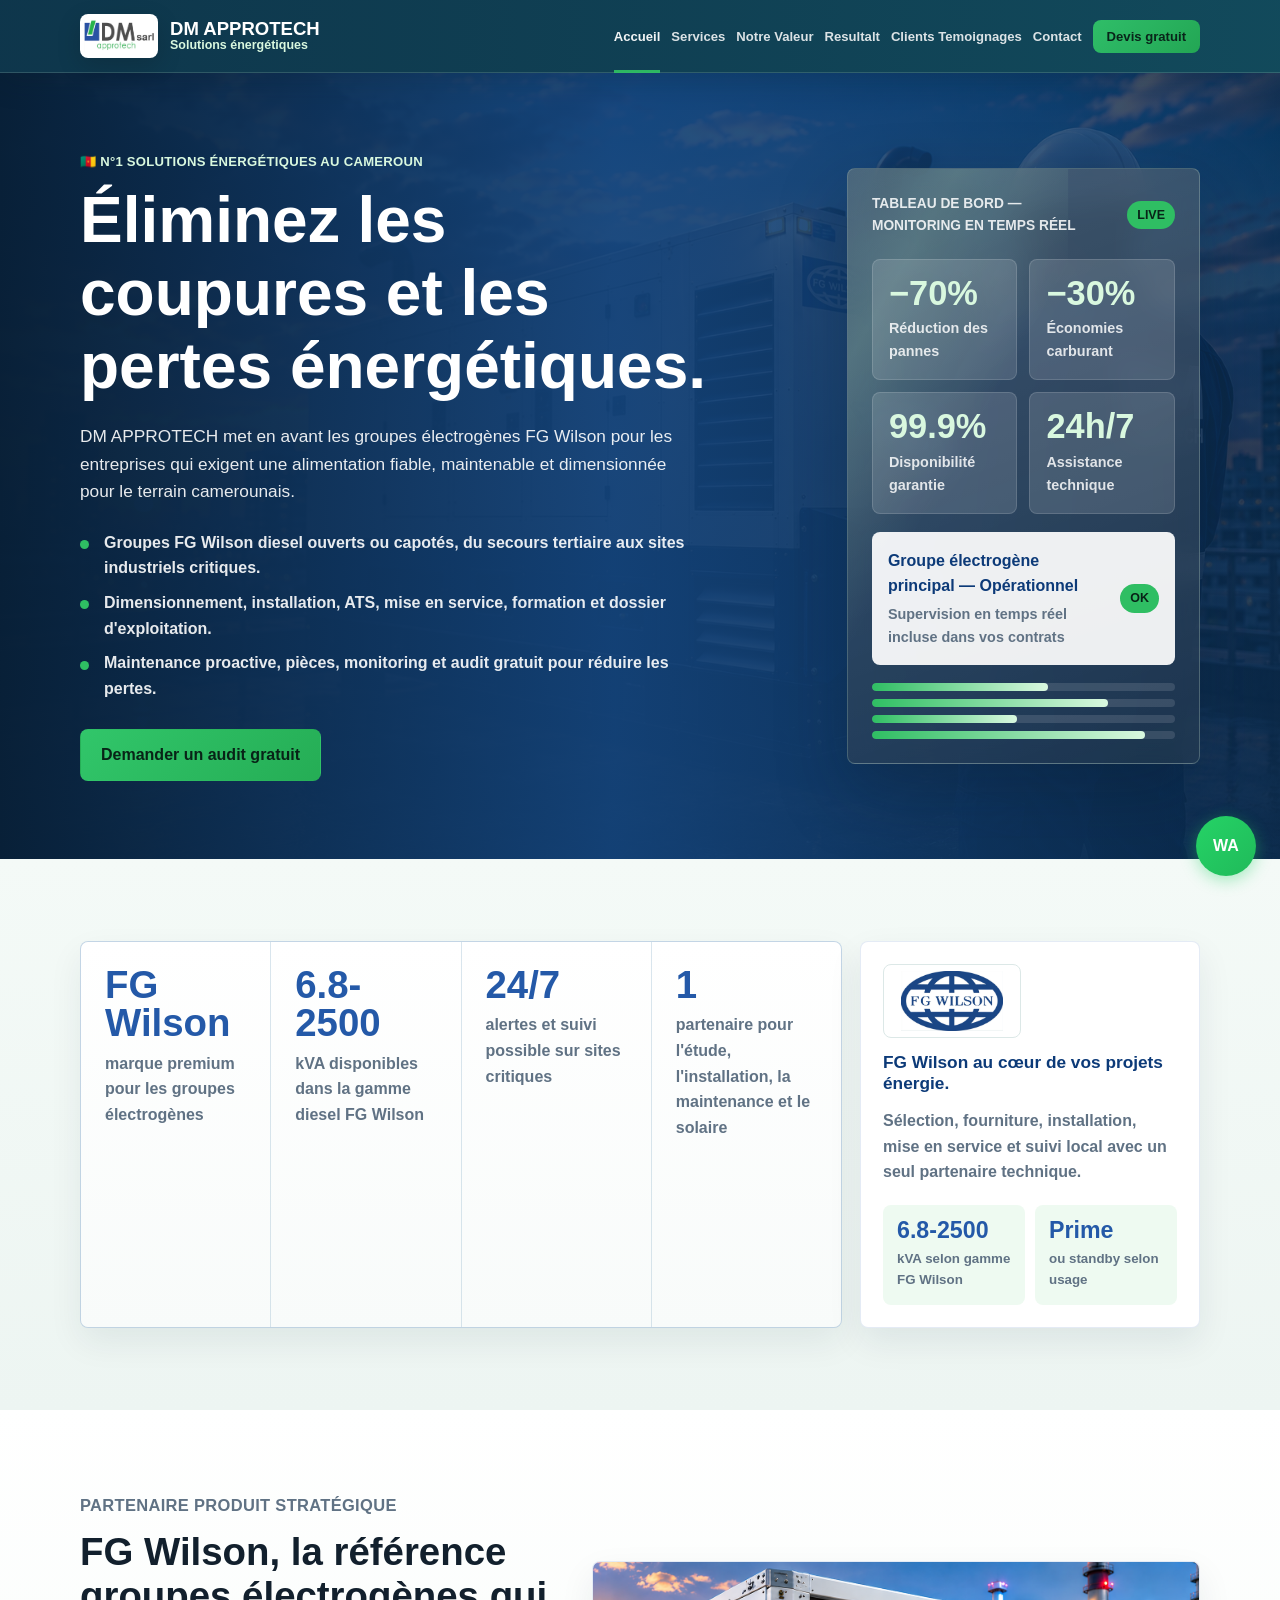
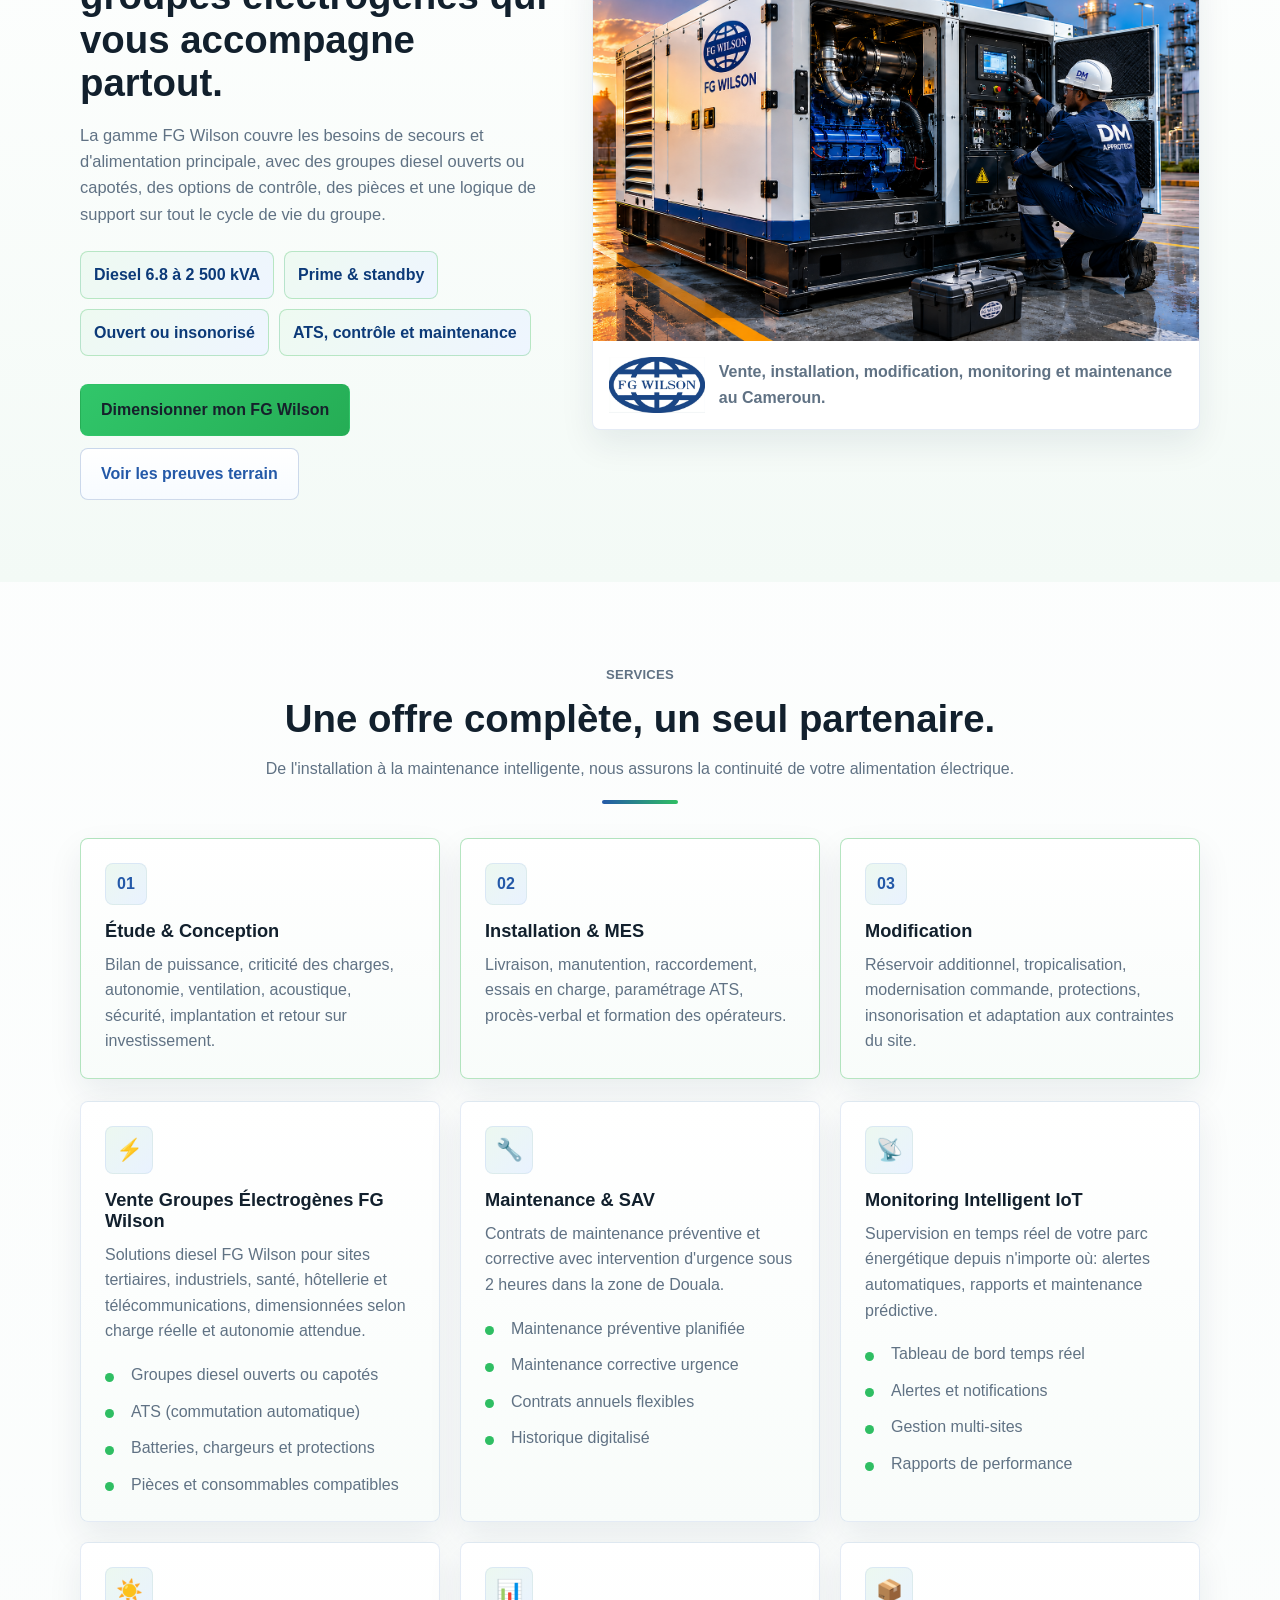
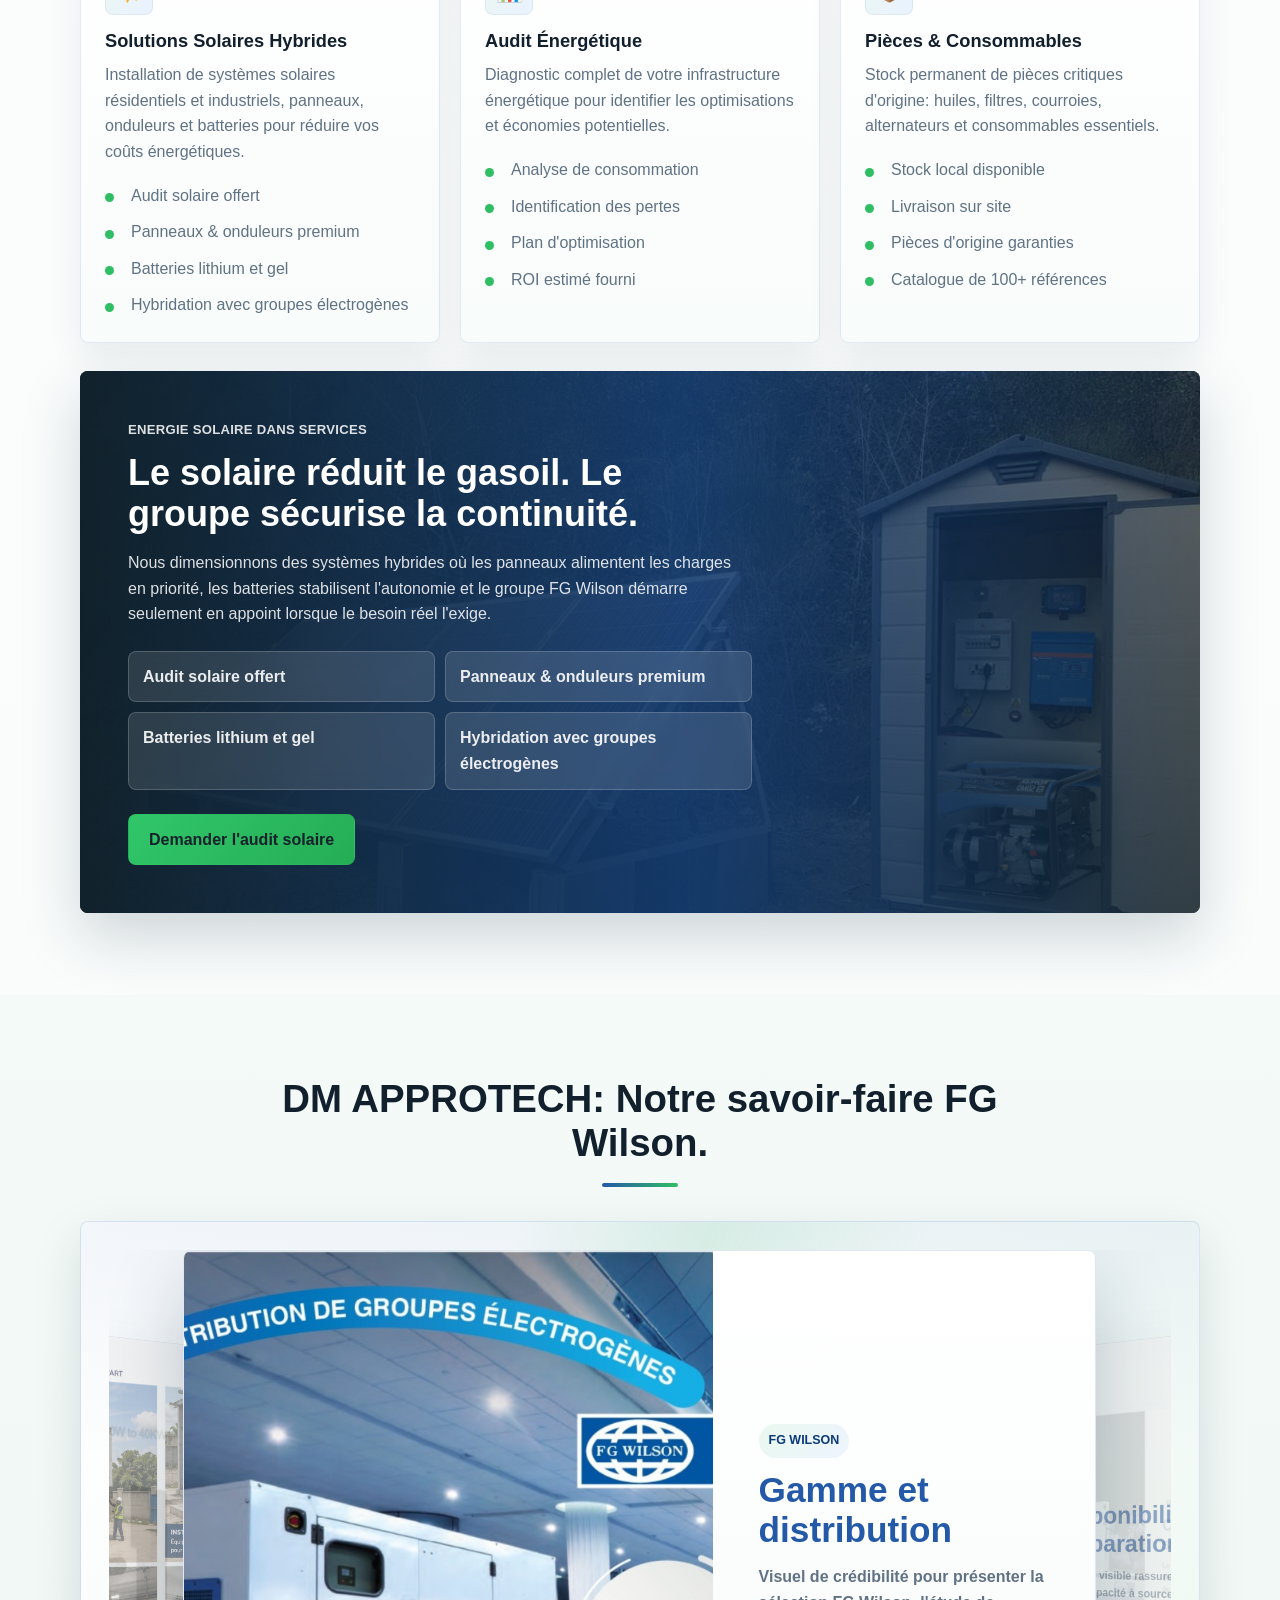
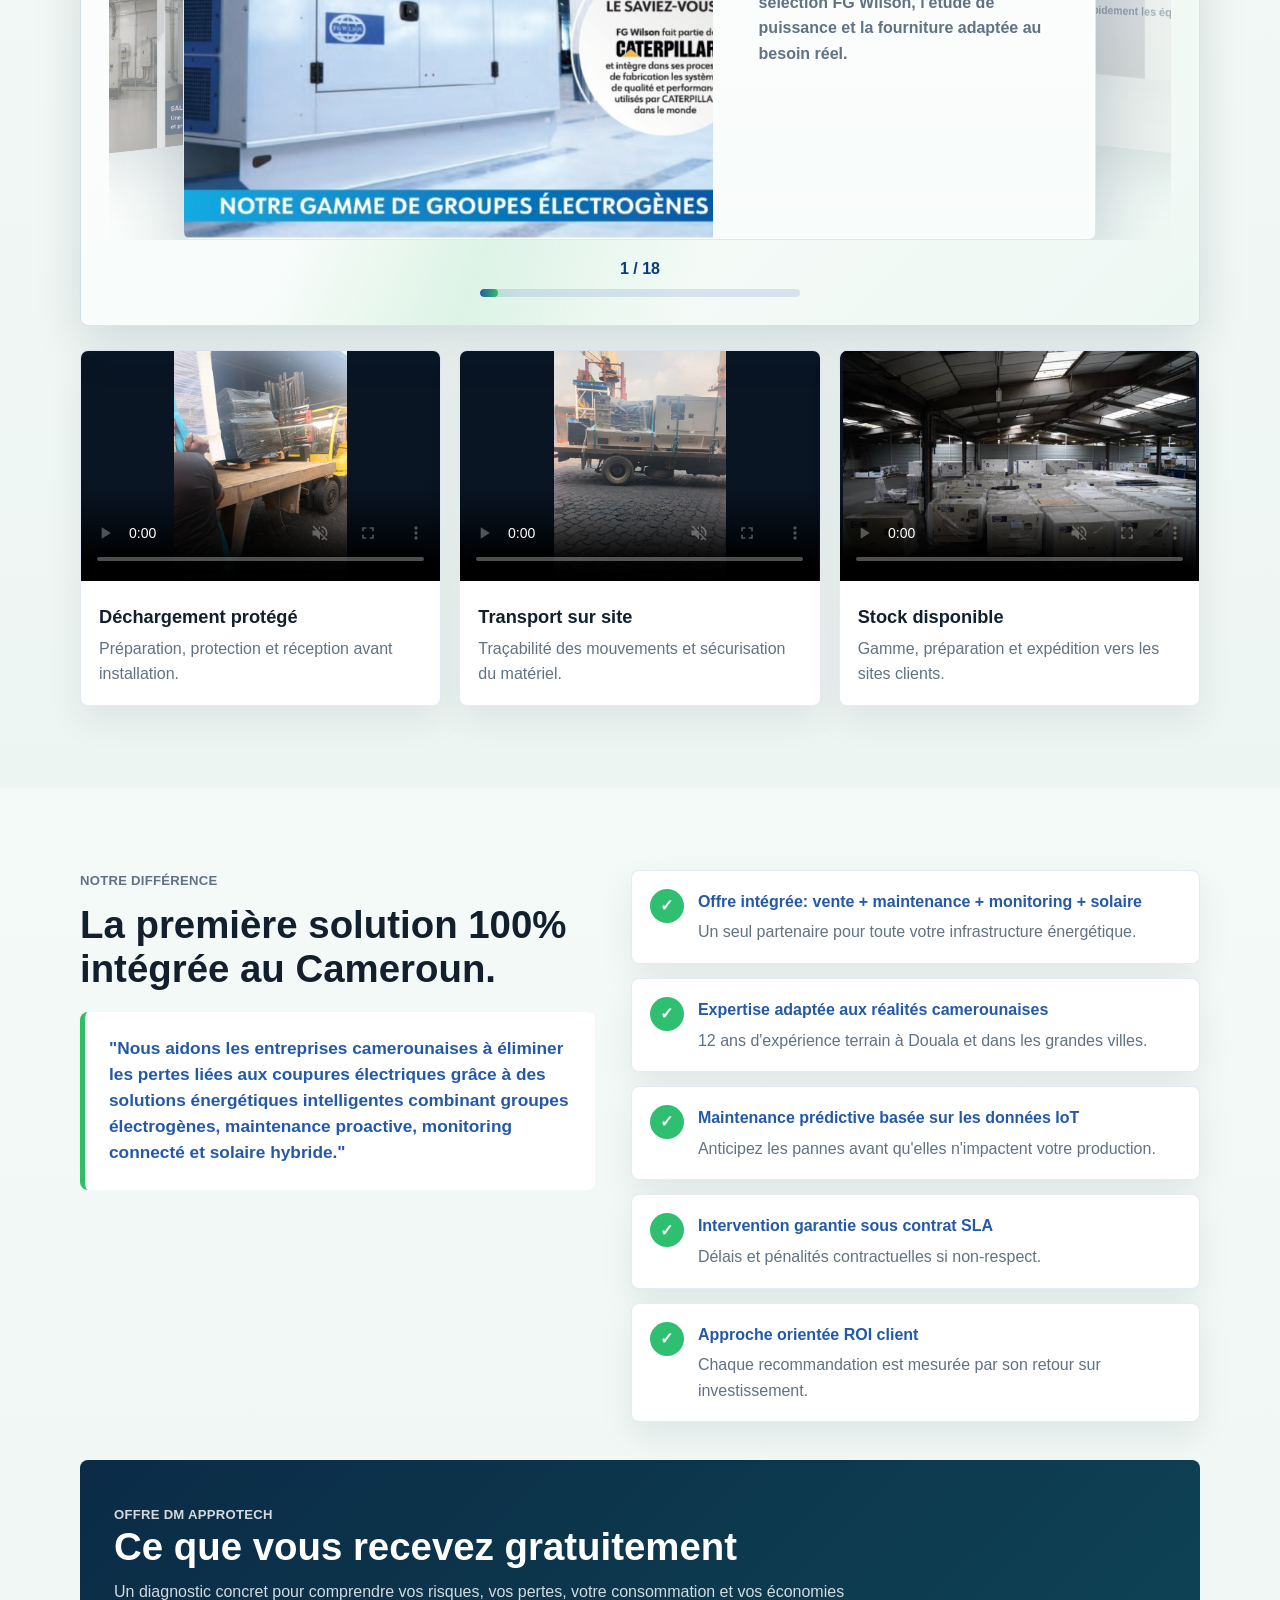
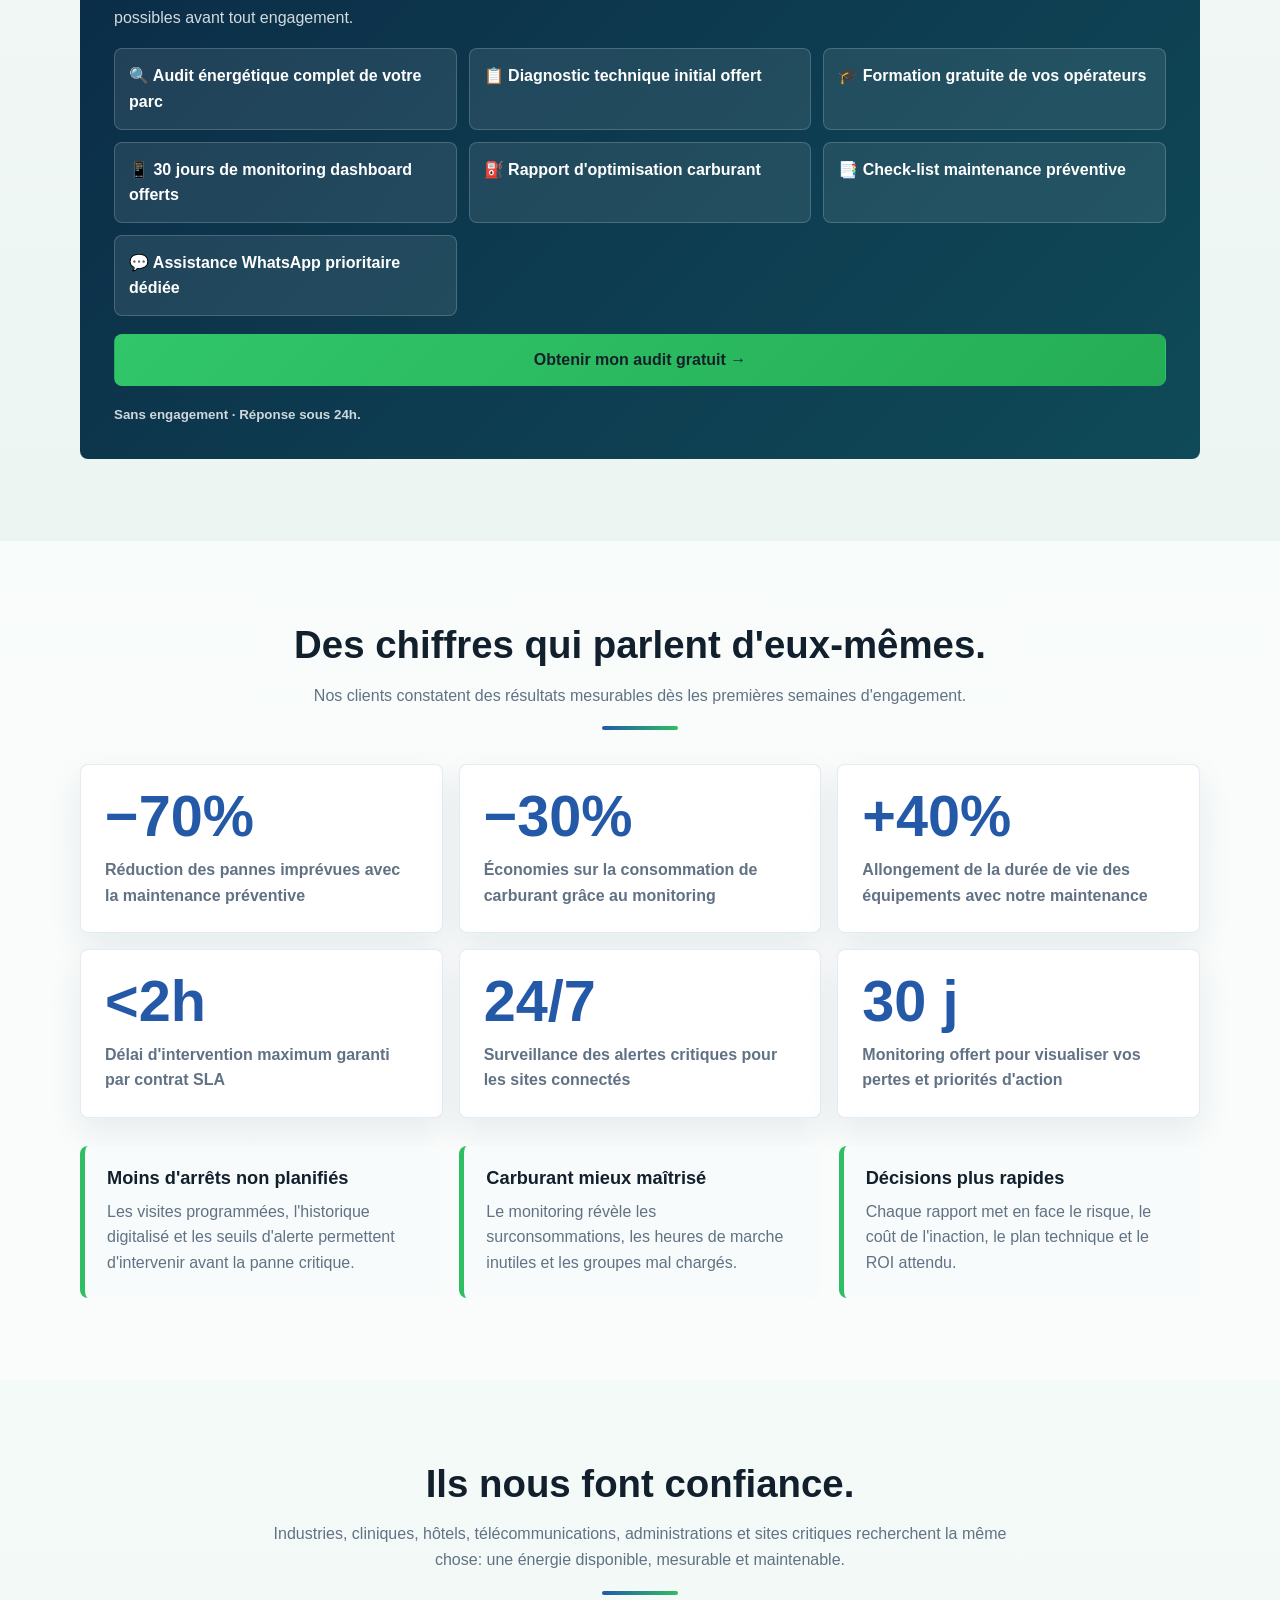
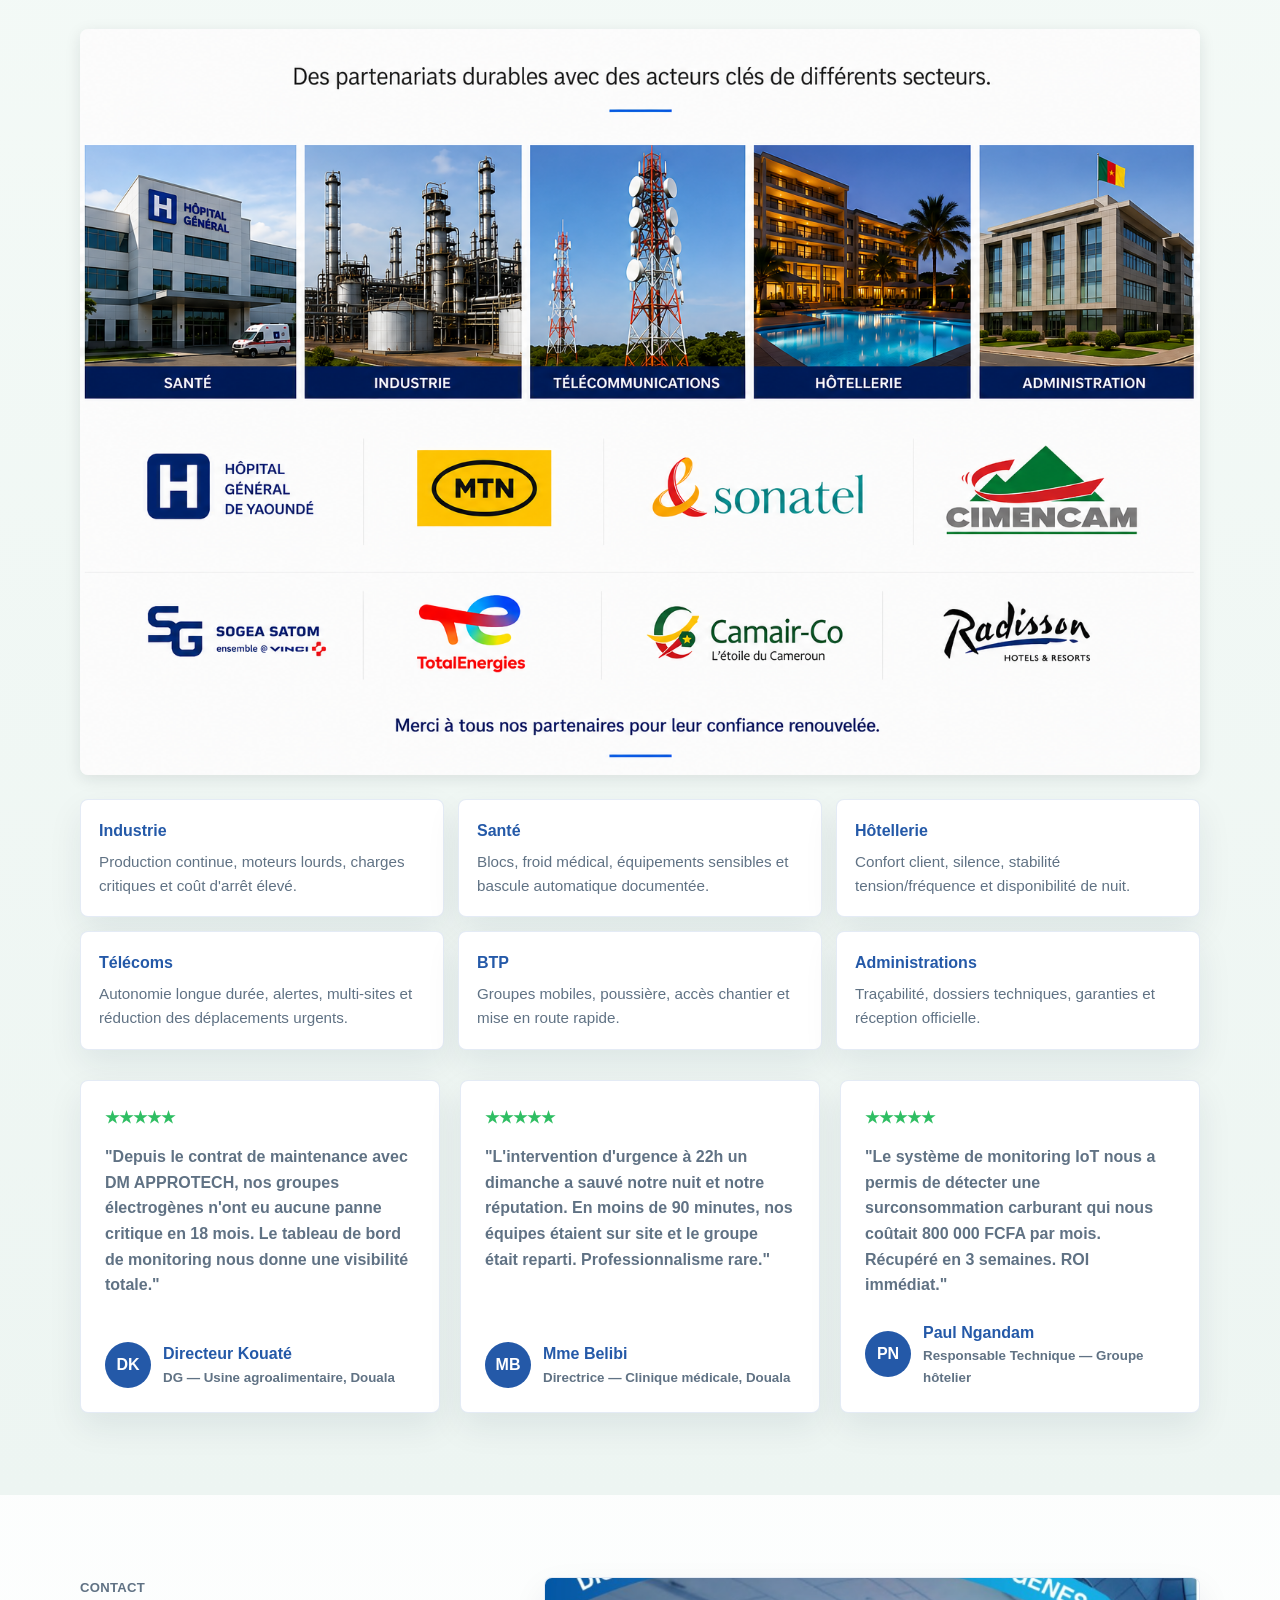
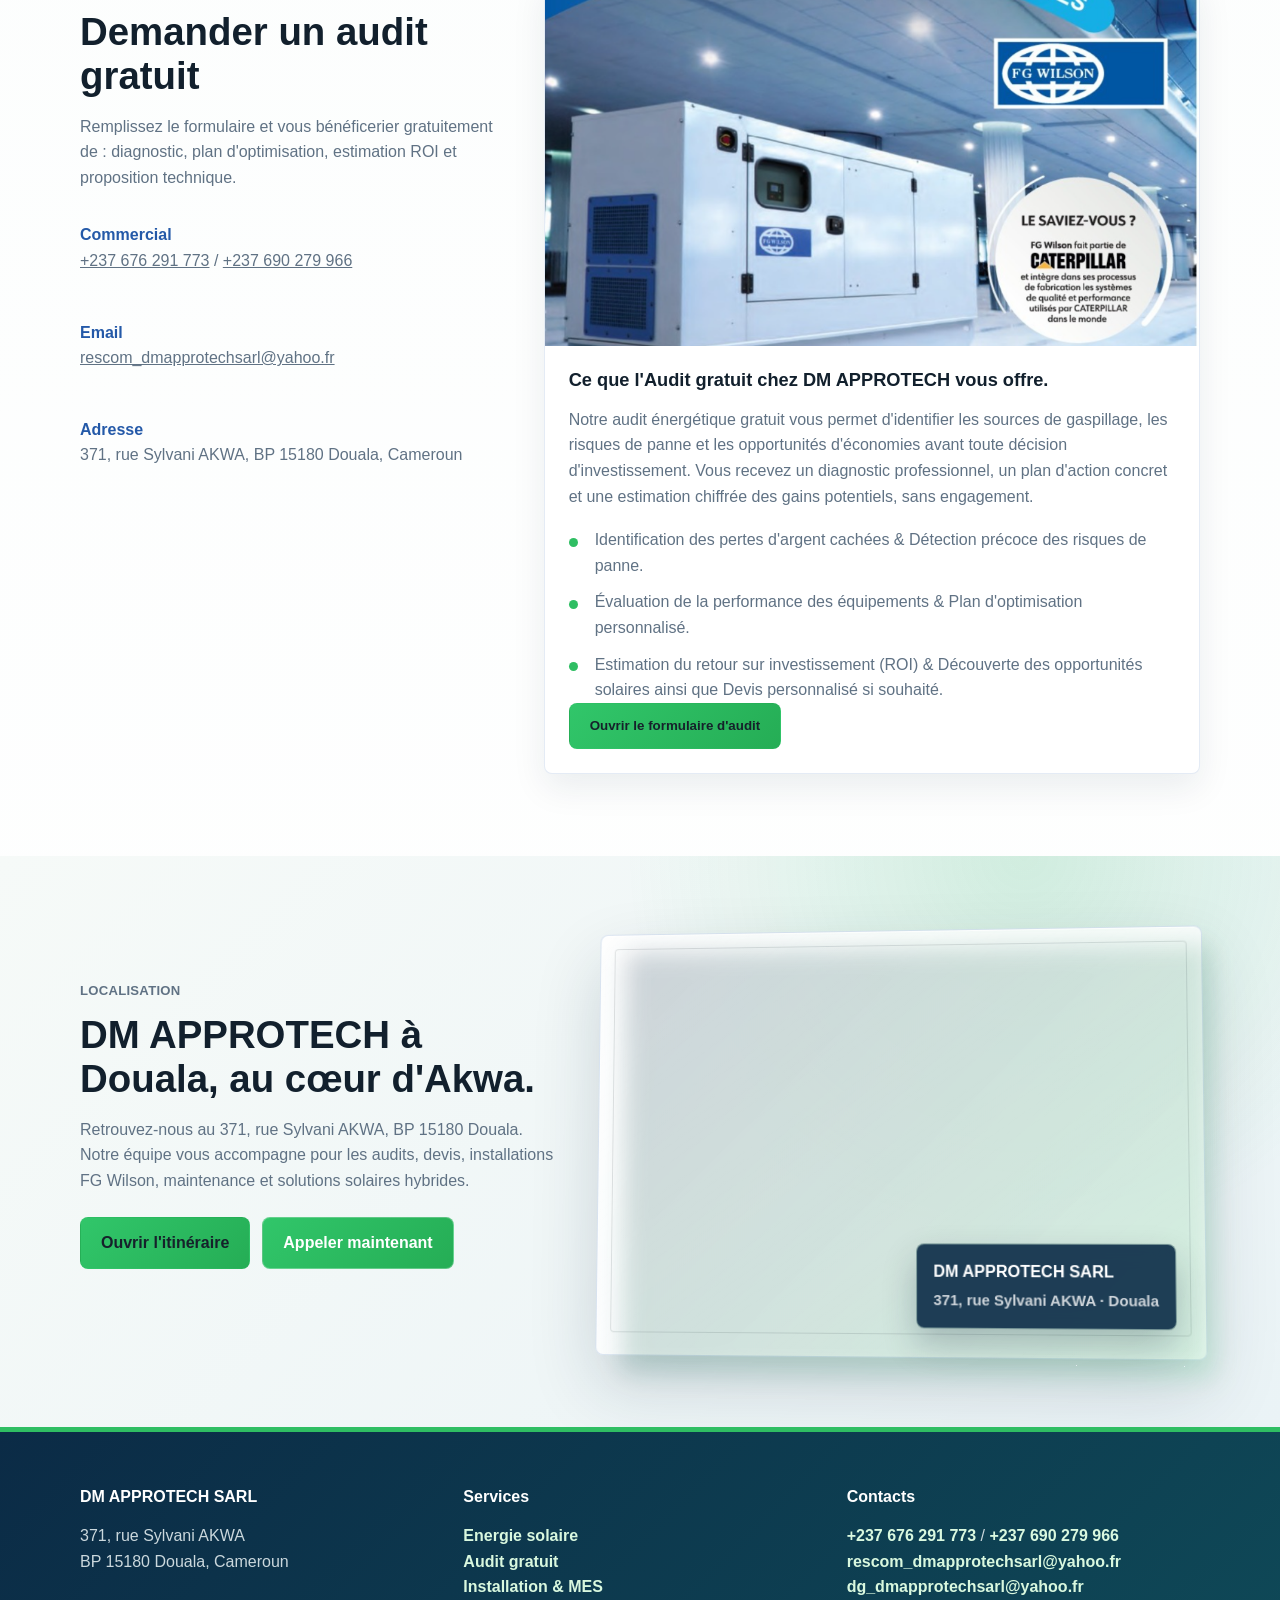
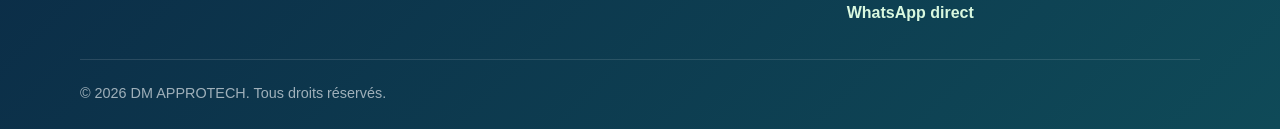
==== commit b1dd09f8: "ok" ====
--- a/index.html
+++ b/index.html
@@ -298,7 +298,7 @@
     <section class="section section-soft reveal" id="chantier-media">
       <div class="container">
         <div class="section-head center">
-          <h2>DM APPROTECH: FG Wilson en atelier, en livraison et en exploitation.</h2>
+          <h2>DM APPROTECH: Notre savoir-faire FG Wilson.</h2>
         </div>
 
         <div class="project-carousel" data-carousel aria-label="Galerie professionnelle DM APPROTECH">
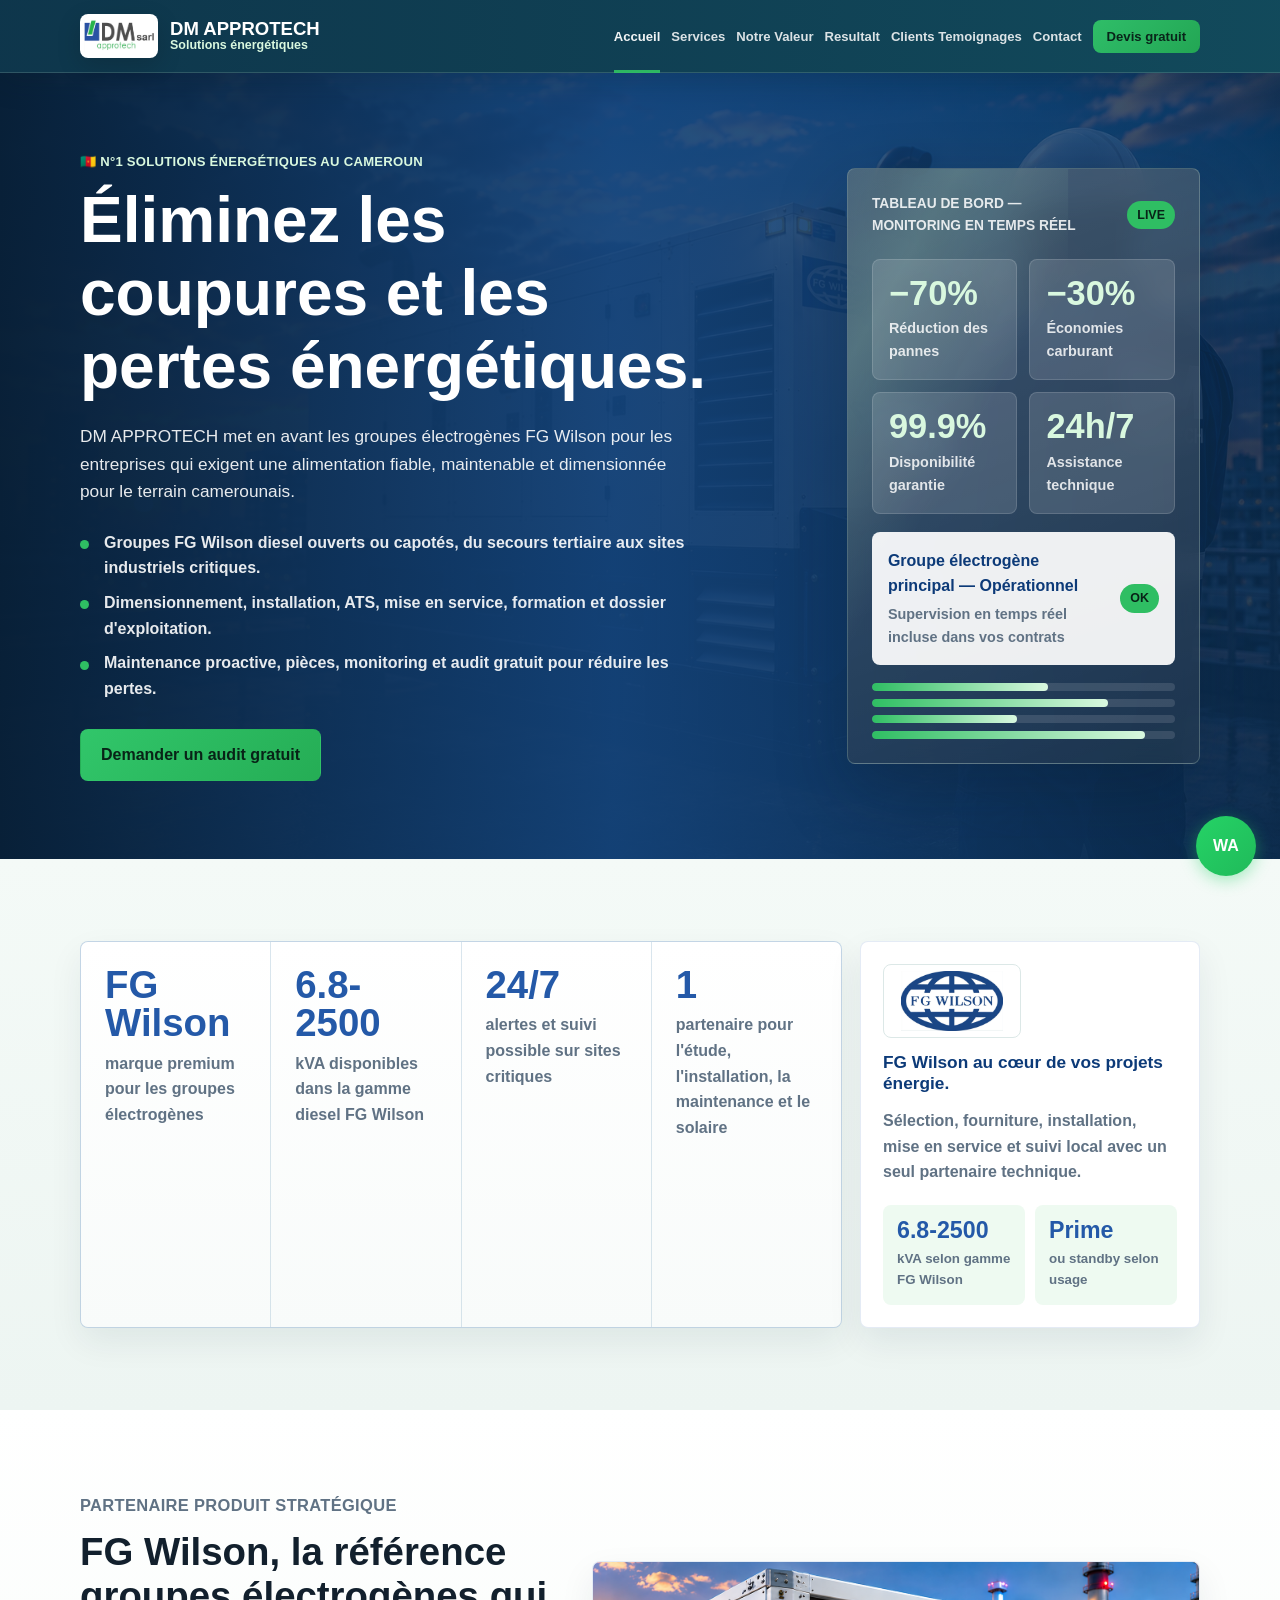
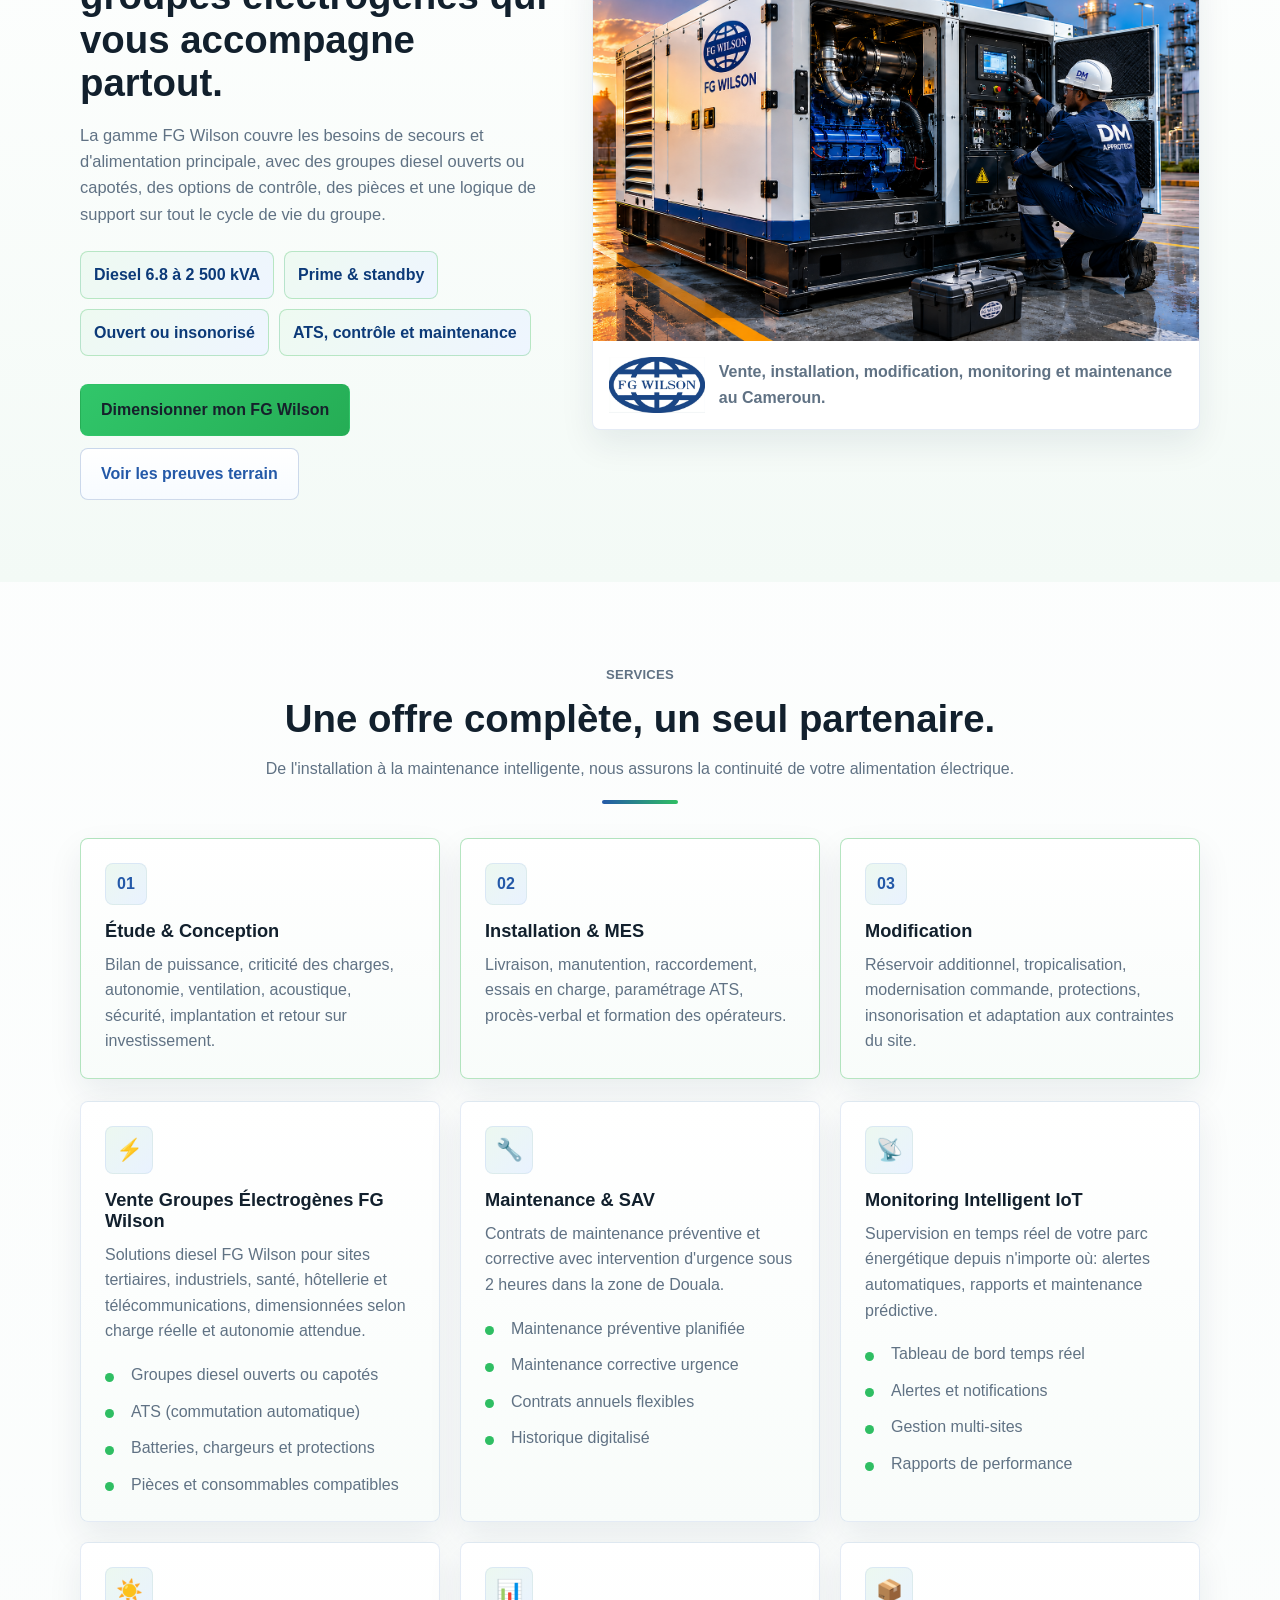
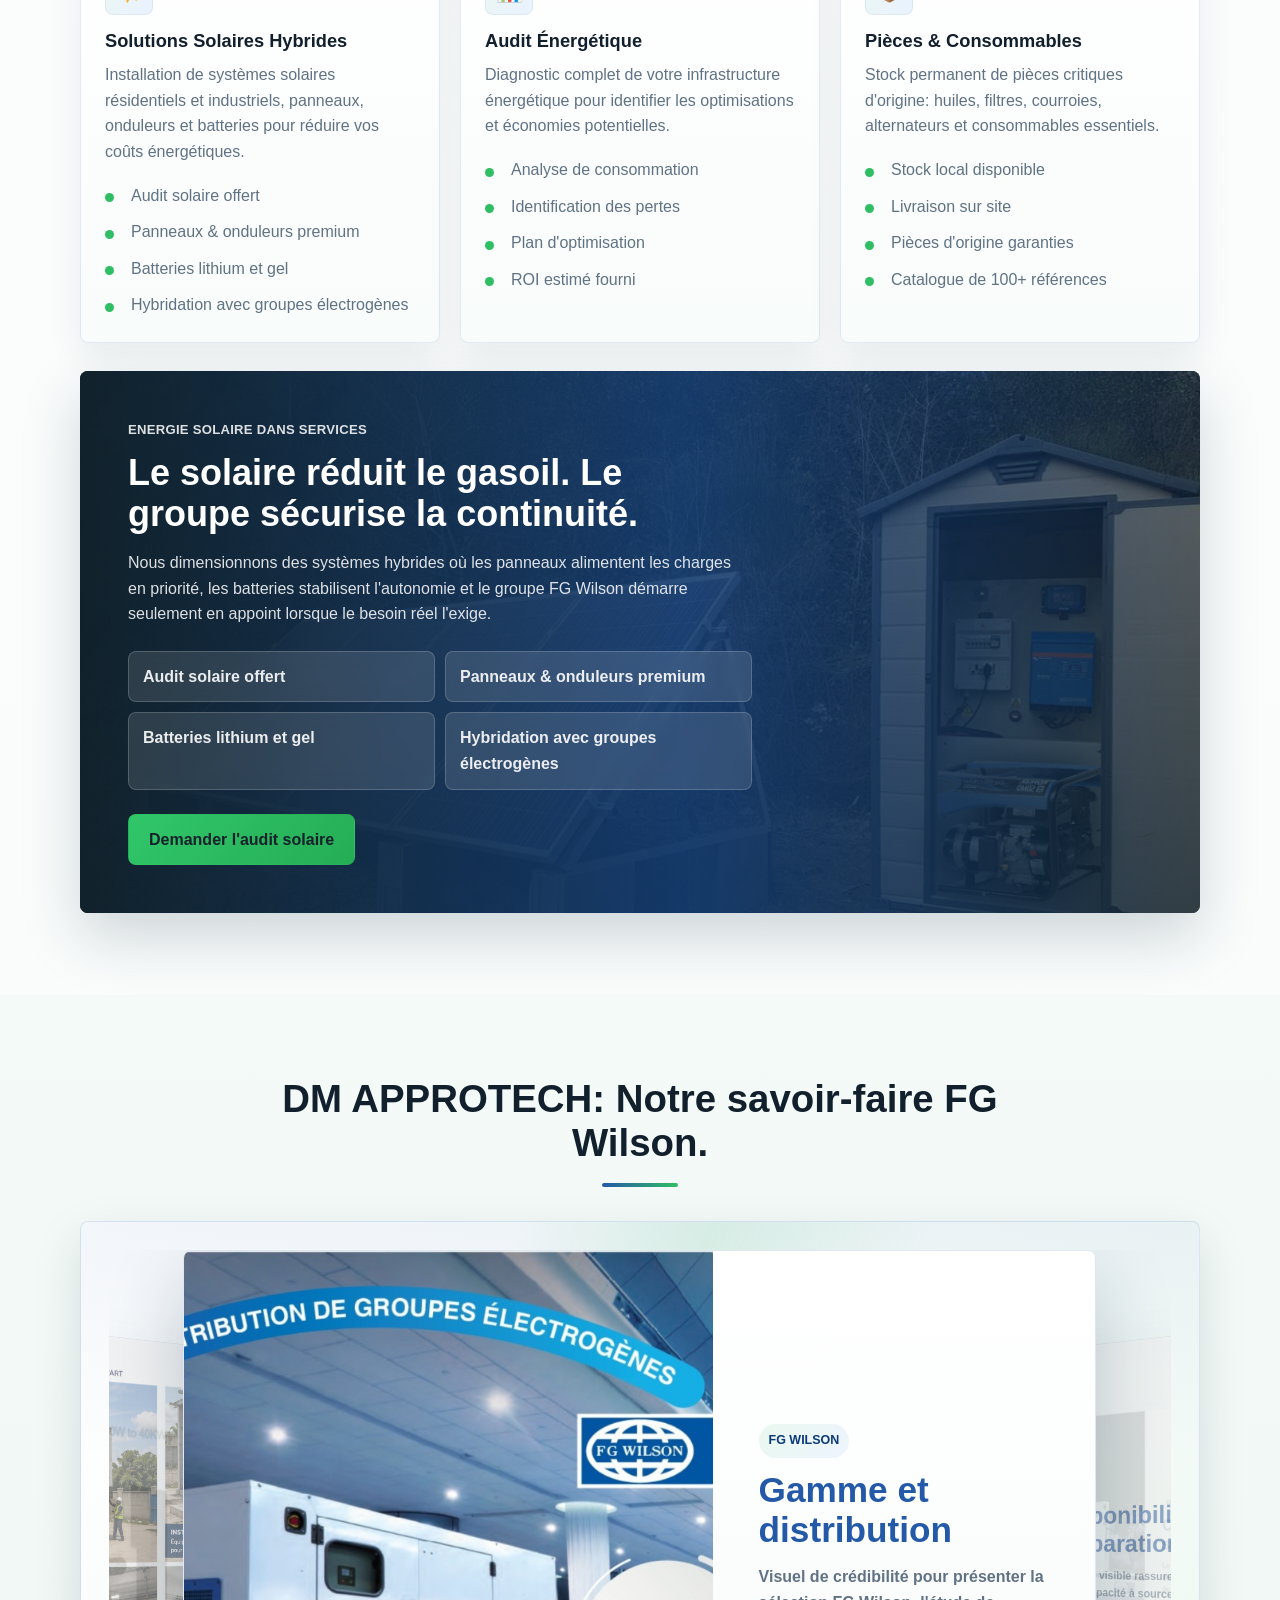
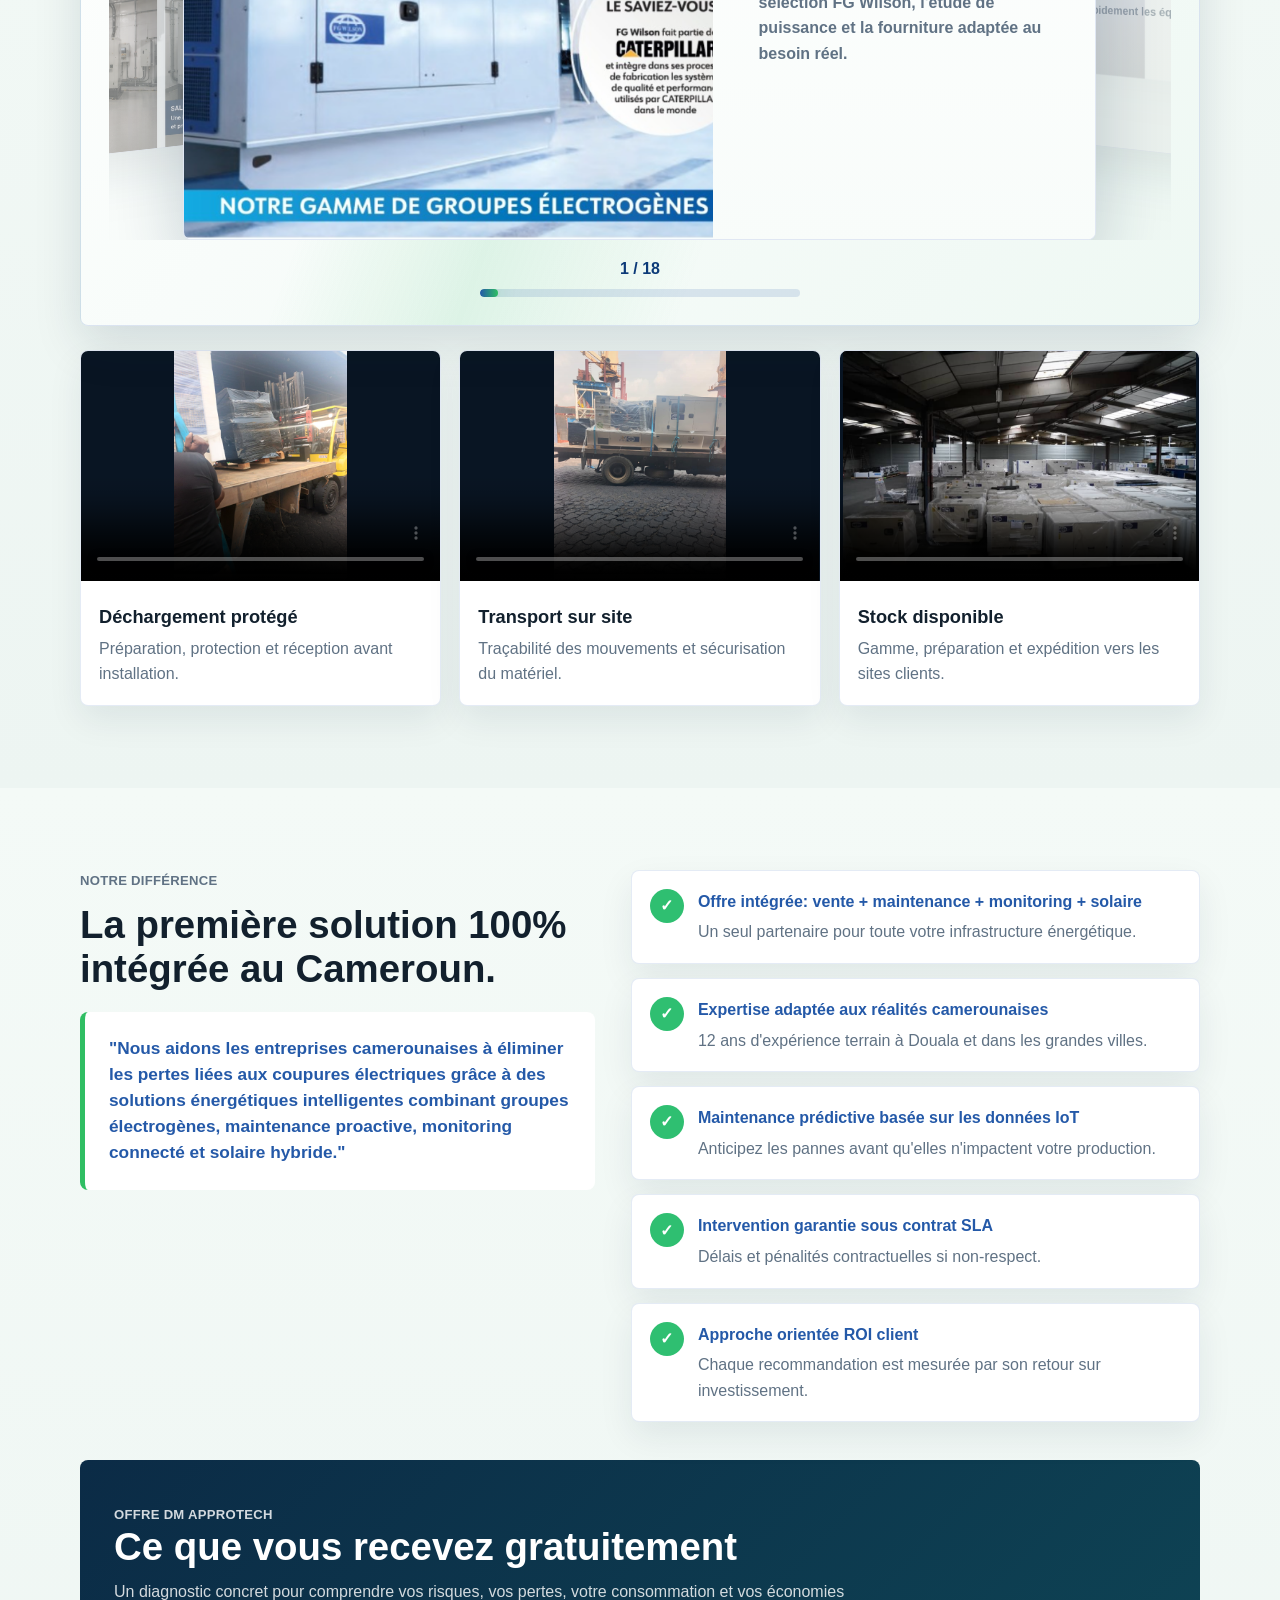
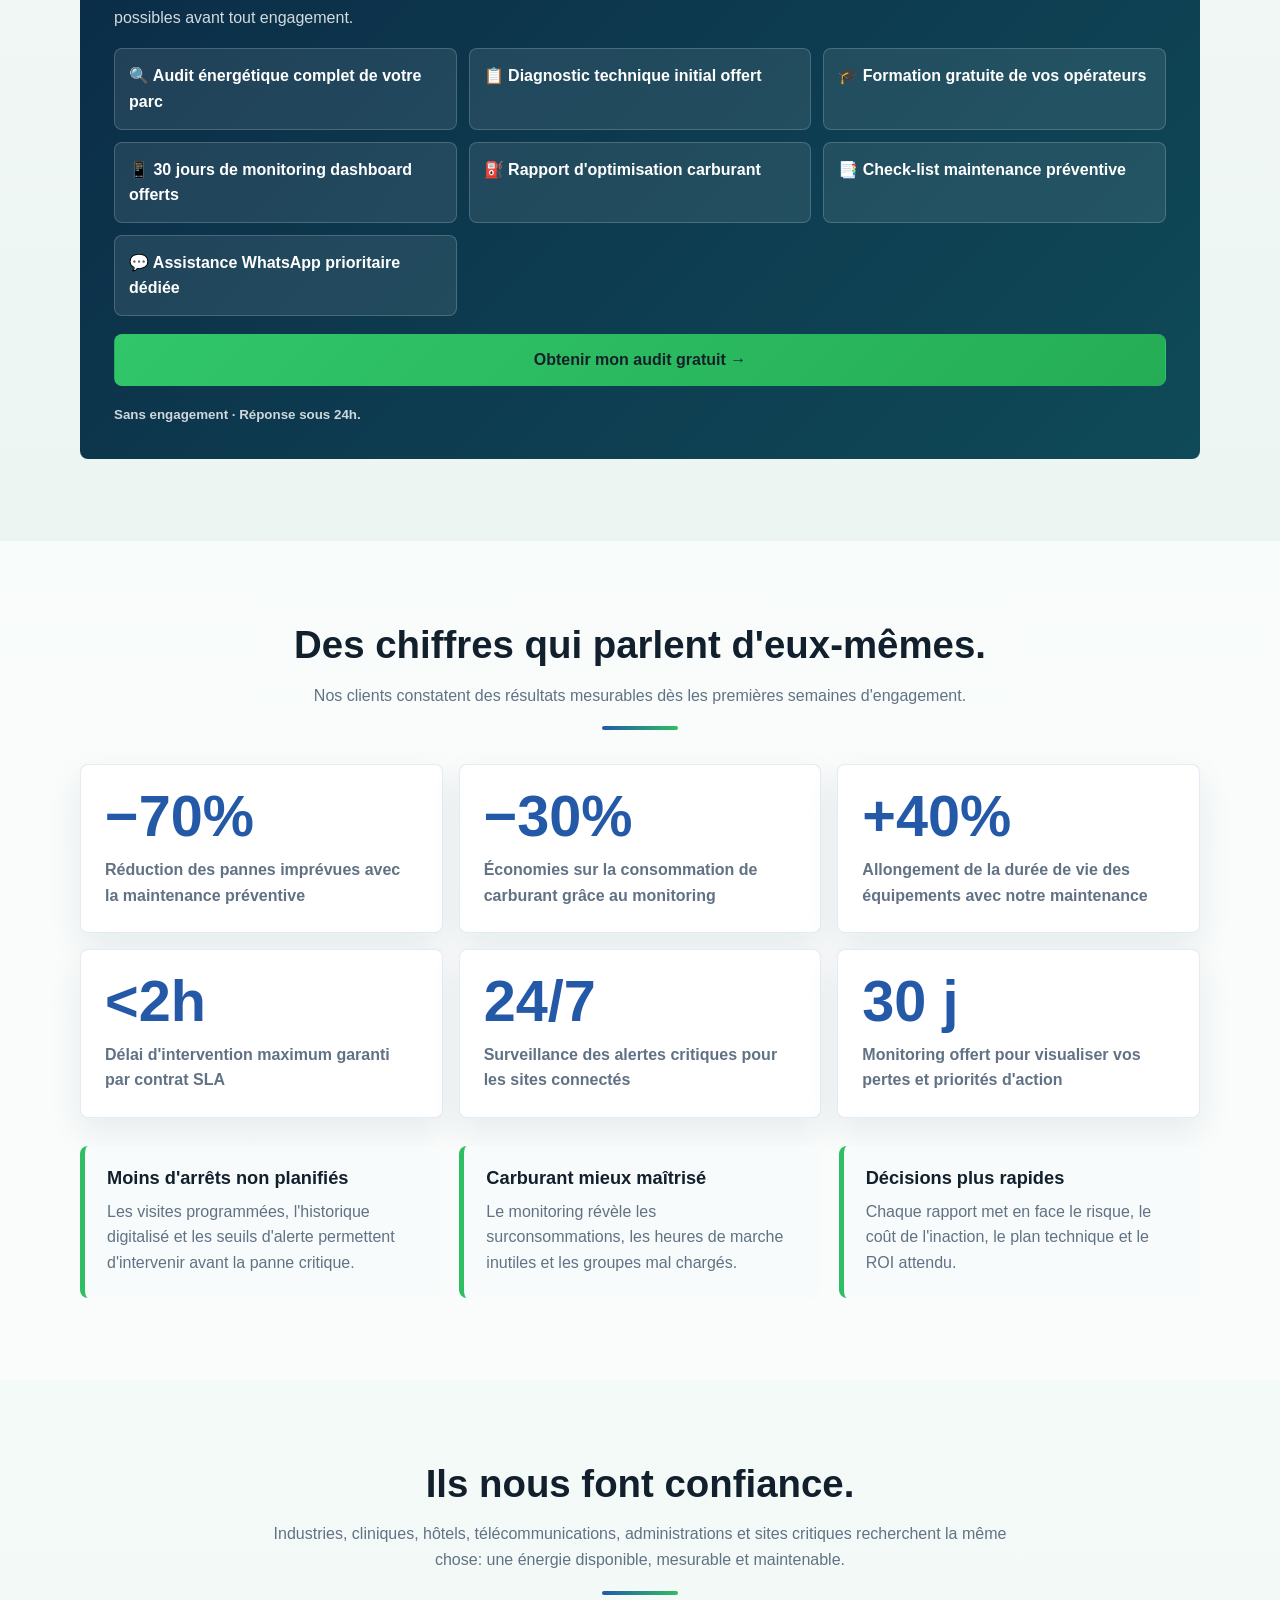
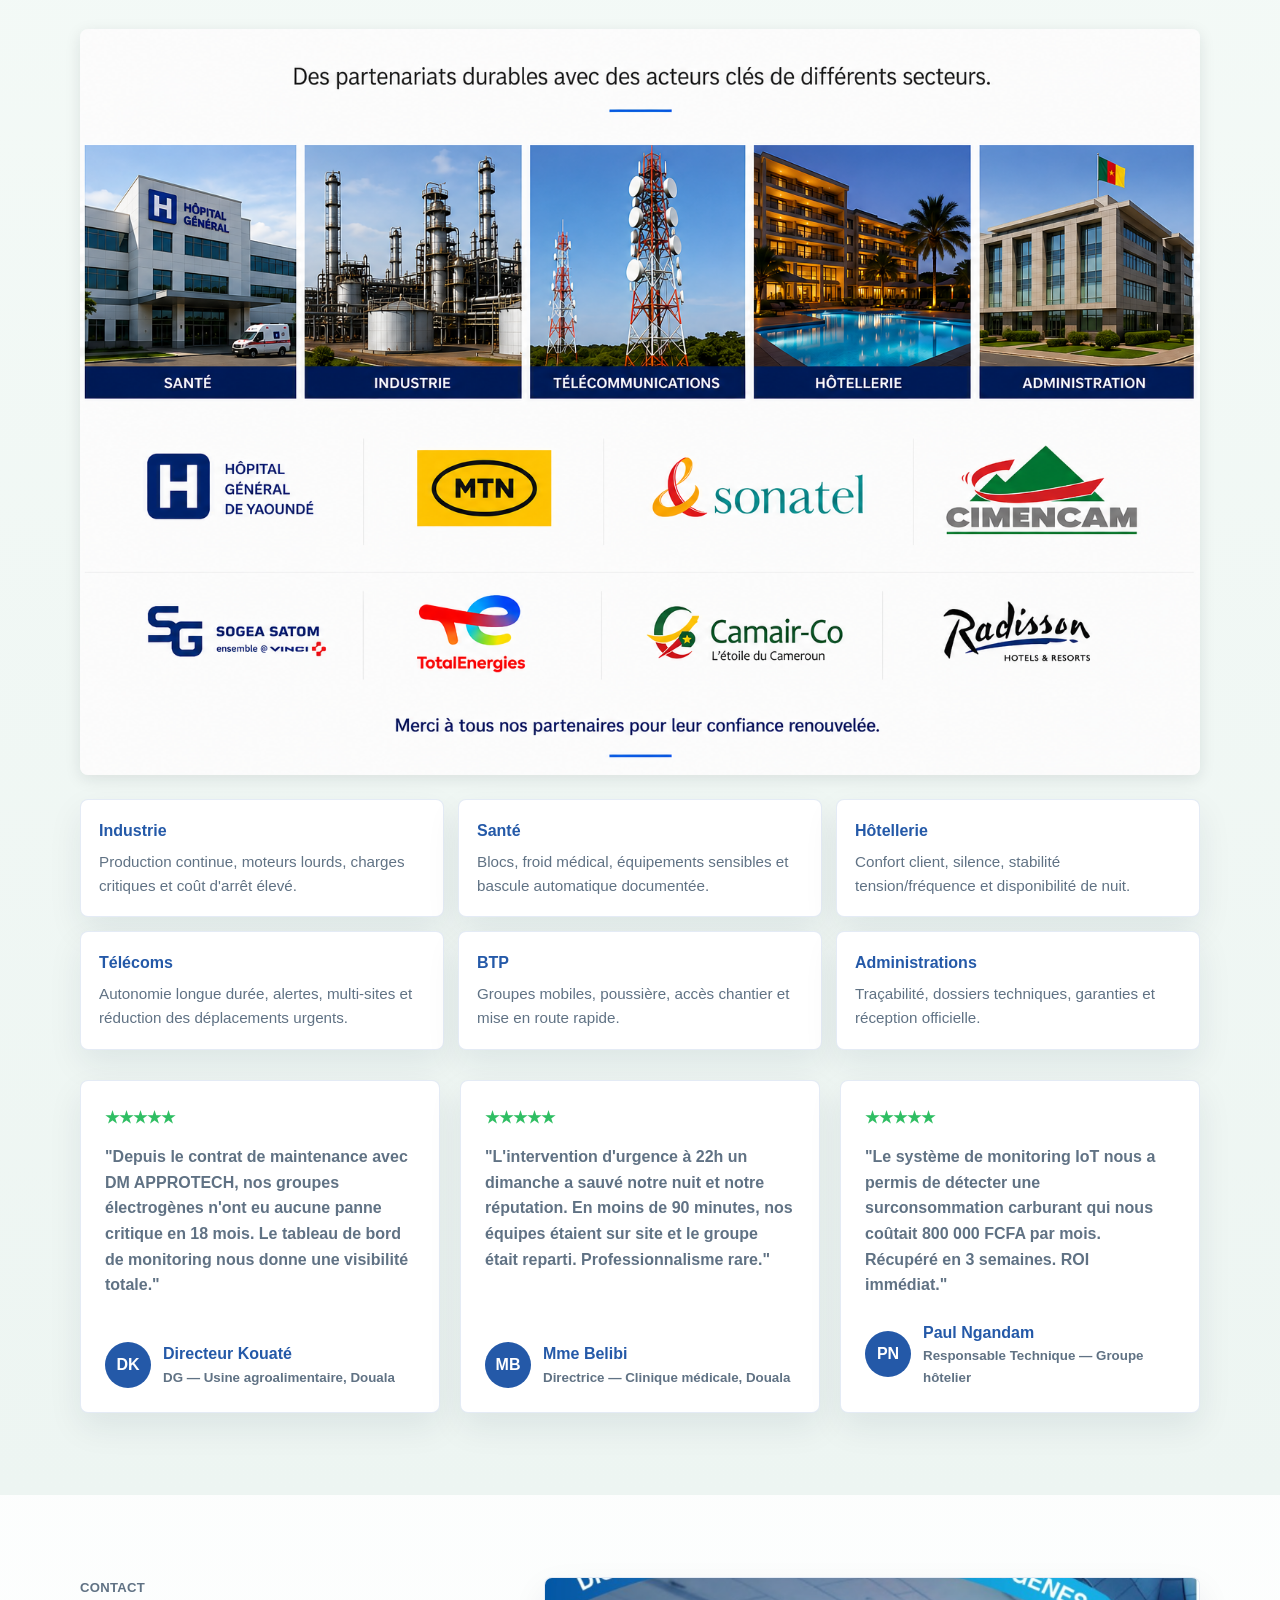
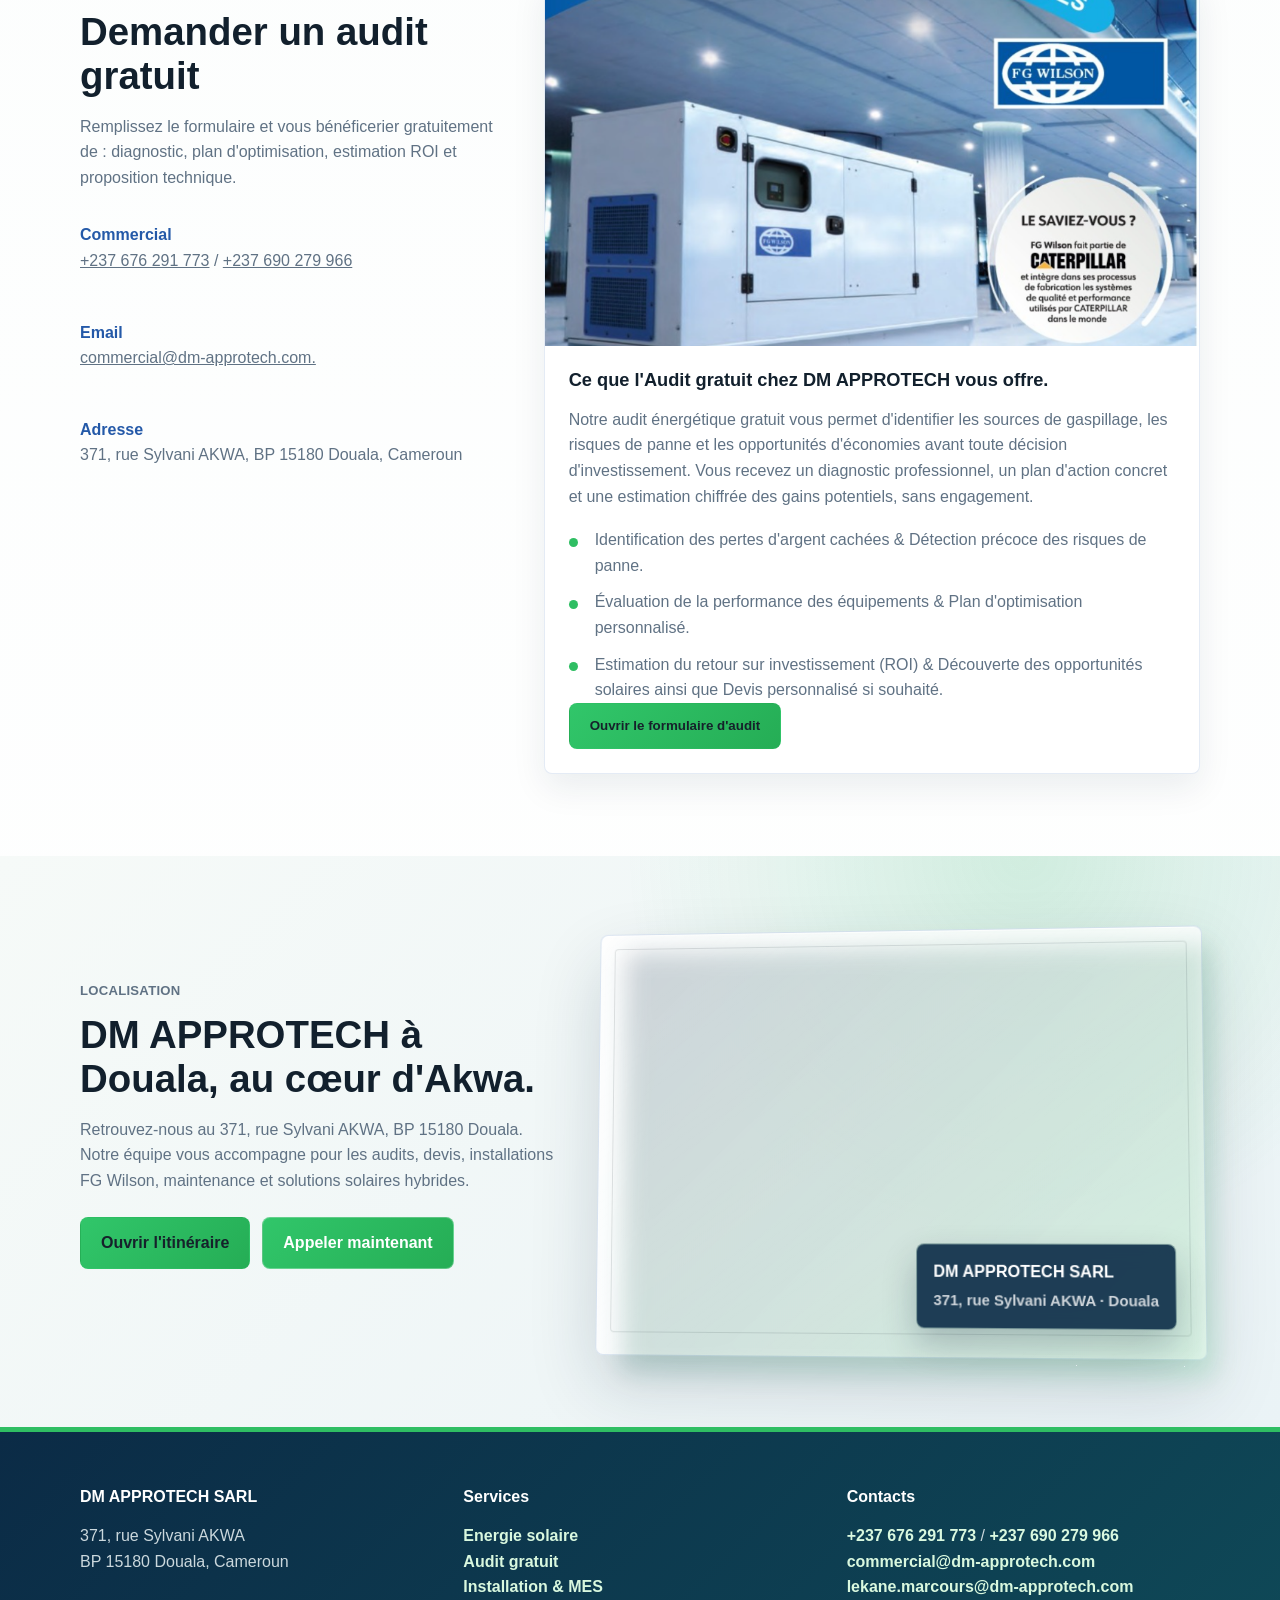
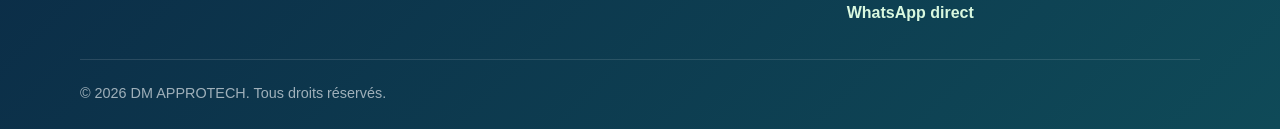
==== commit a7b499ff: "ok" ====
--- a/index.html
+++ b/index.html
@@ -519,7 +519,7 @@
             <p>Remplissez le formulaire et vous bénéficerier gratuitement de : diagnostic, plan d'optimisation, estimation ROI et proposition technique.</p>
             <div class="contact-list">
               <p class="contact-item"><strong>Commercial</strong><a href="tel:+237676291773">+237 676 291 773</a> / <a href="tel:+237690279966">+237 690 279 966</a></p>
-              <p class="contact-item"><strong>Email</strong><a href="mailto:rescom_dmapprotechsarl@yahoo.fr">rescom_dmapprotechsarl@yahoo.fr</a></p>
+              <p class="contact-item"><strong>Email</strong><a href="mailto:commercial@dm-approtech.com">commercial@dm-approtech.com.</a></p>
               <p class="contact-item"><strong>Adresse</strong>371, rue Sylvani AKWA, BP 15180 Douala, Cameroun</p>
             </div>
           </div>
@@ -715,7 +715,7 @@
         </div>
         <div>
           <h4>Contacts</h4>
-          <p><a href="tel:+237676291773">+237 676 291 773</a> / <a href="tel:+237690279966">+237 690 279 966</a><br><a href="mailto:rescom_dmapprotechsarl@yahoo.fr">rescom_dmapprotechsarl@yahoo.fr</a><br><a href="mailto:dg_dmapprotechsarl@yahoo.fr">dg_dmapprotechsarl@yahoo.fr</a><br><a href="https://wa.me/237676291773" target="_blank" rel="noopener">WhatsApp direct</a></p>
+          <p><a href="tel:+237676291773">+237 676 291 773</a> / <a href="tel:+237690279966">+237 690 279 966</a><br><a href="mailto:commercial@dm-approtech.com">commercial@dm-approtech.com</a><br><a href="mailto:lekane.marcours@dm-approtech.com">lekane.marcours@dm-approtech.com</a><br><a href="https://wa.me/237676291773" target="_blank" rel="noopener">WhatsApp direct</a></p>
         </div>
       </div>
       <div class="copyright">© 2026 DM APPROTECH. Tous droits réservés.</div>
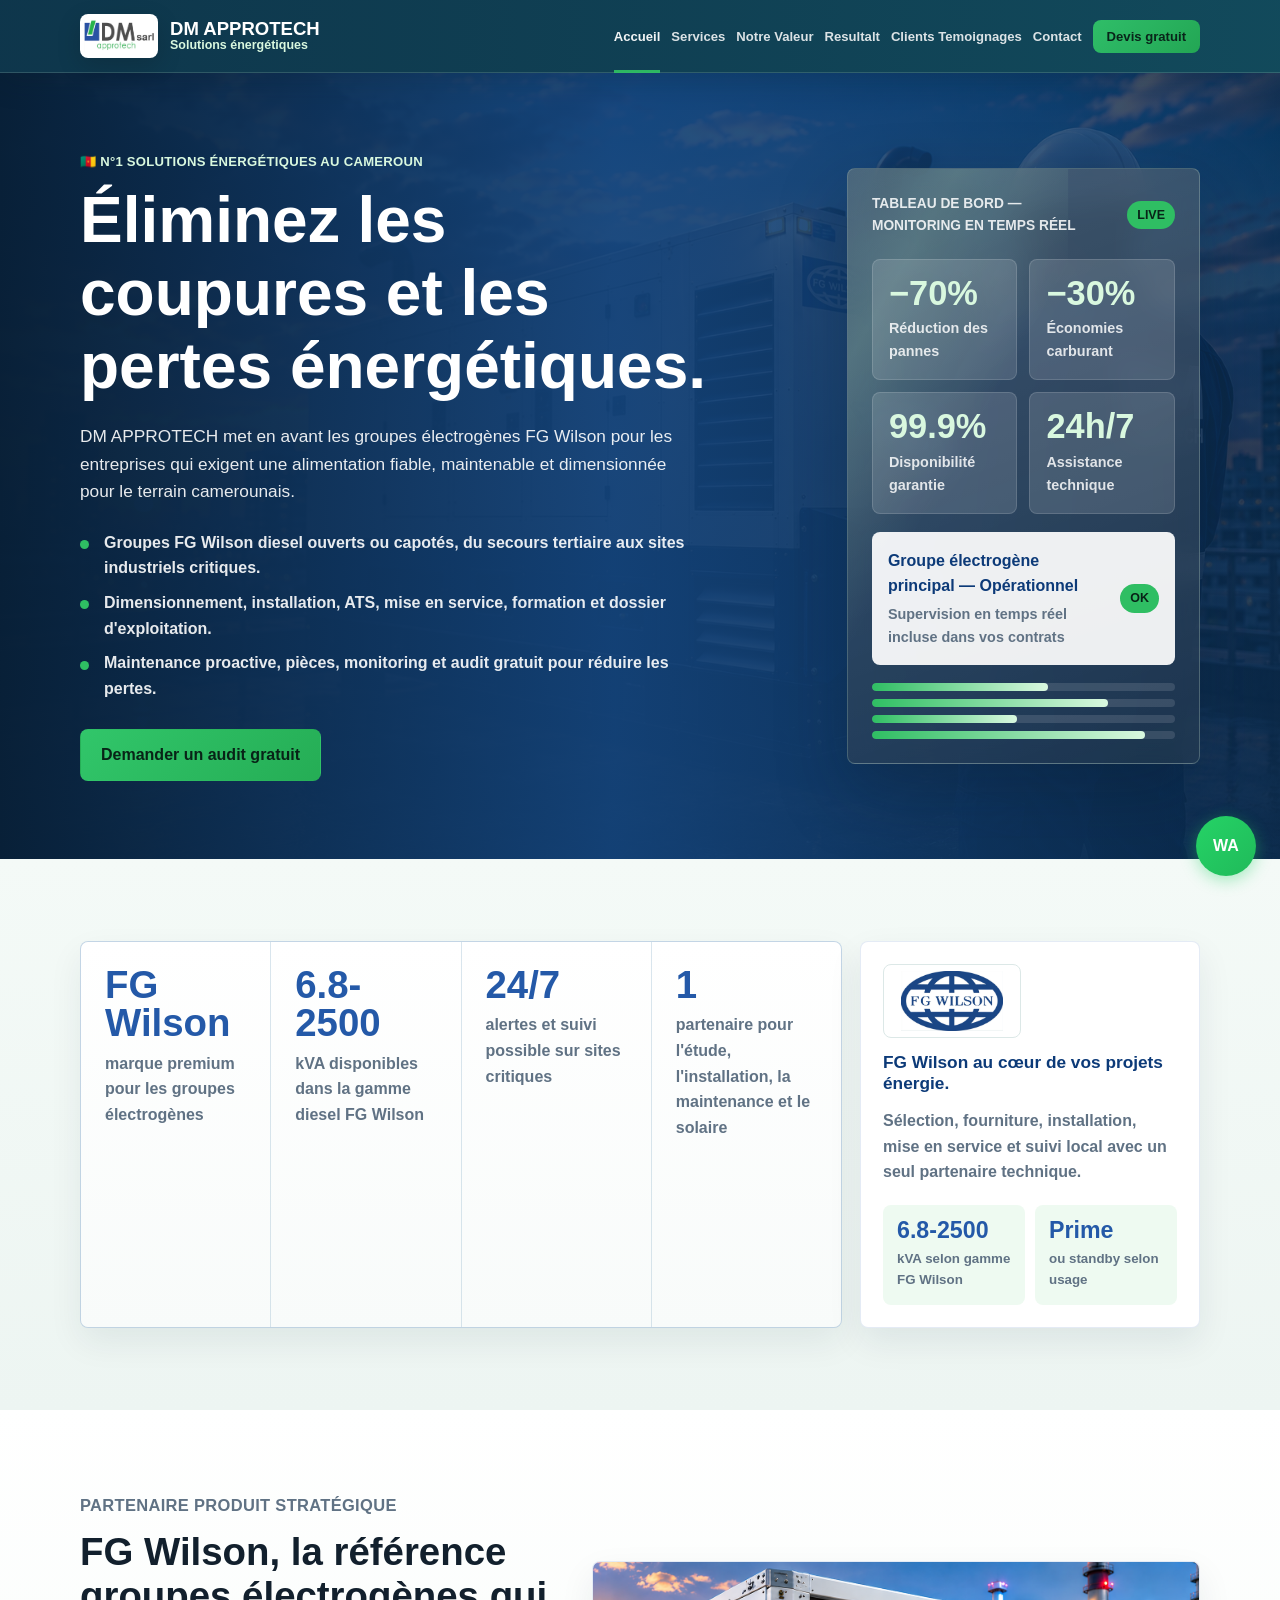
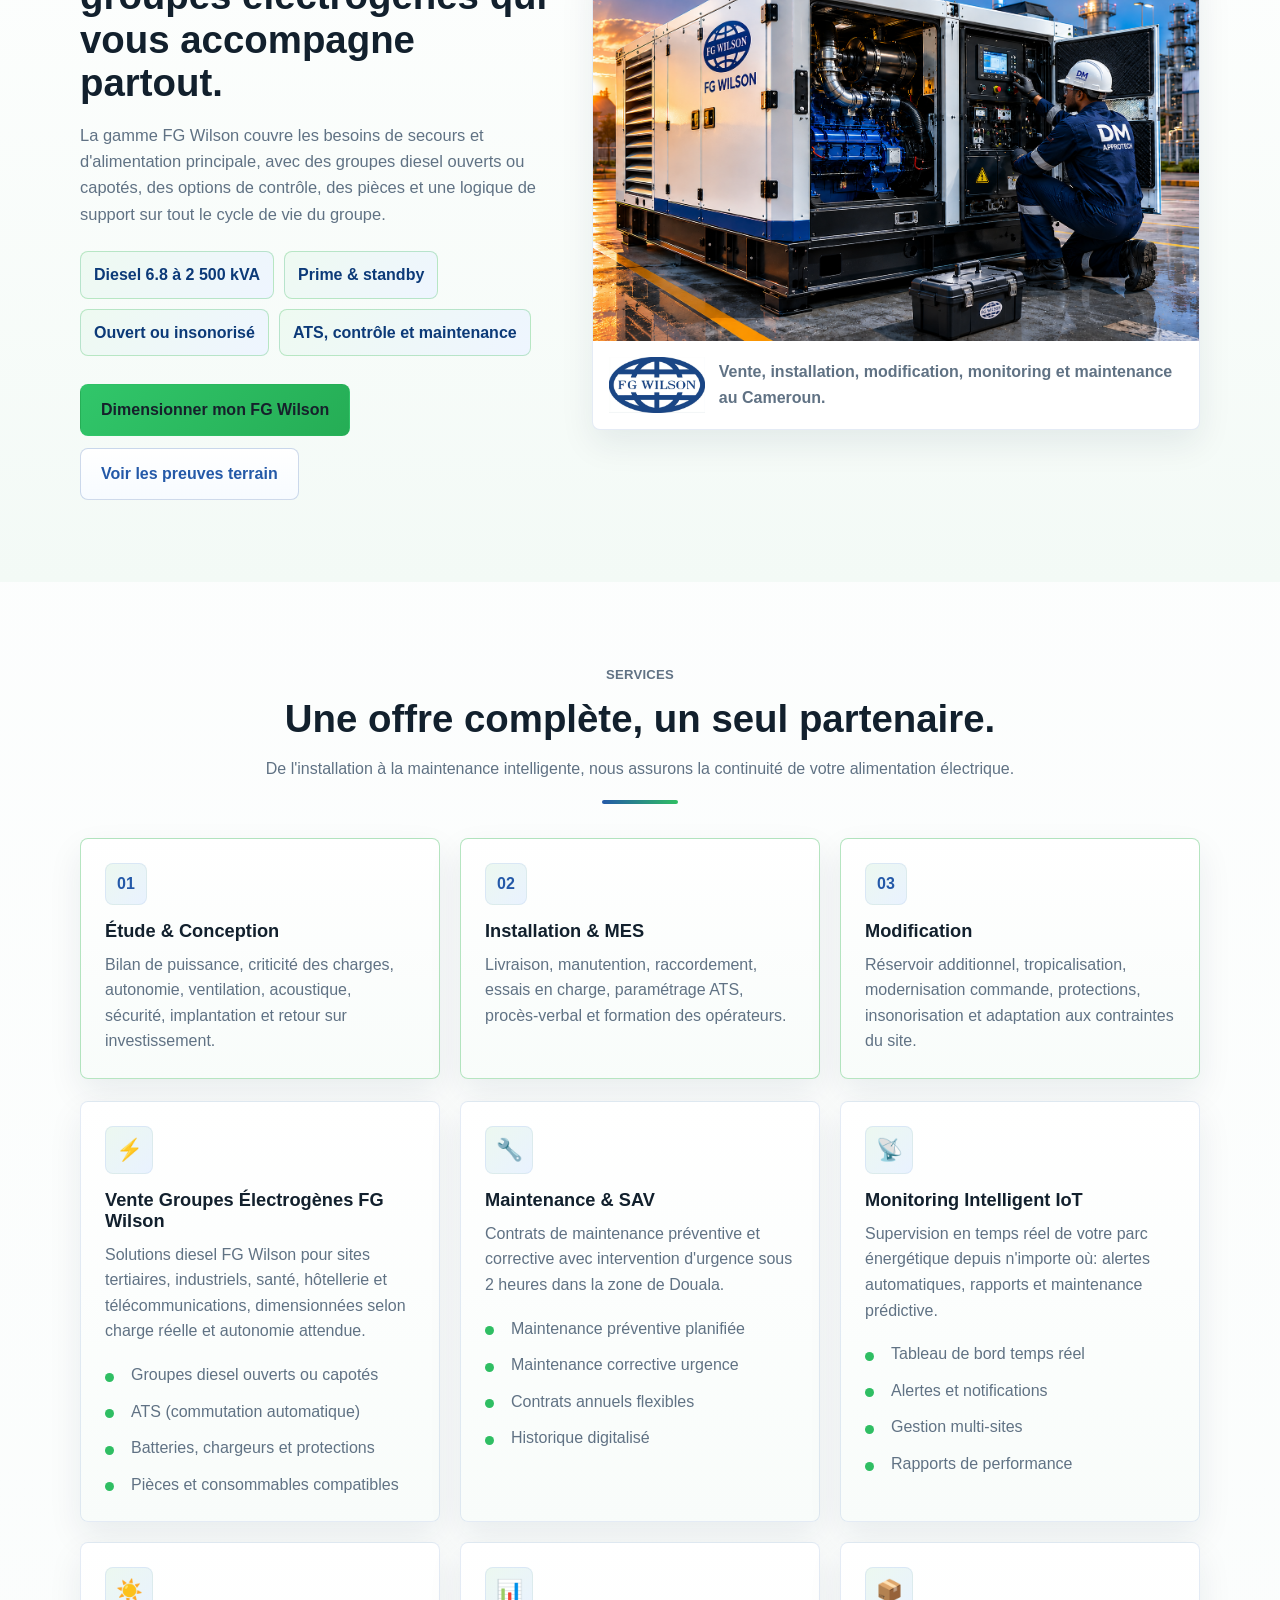
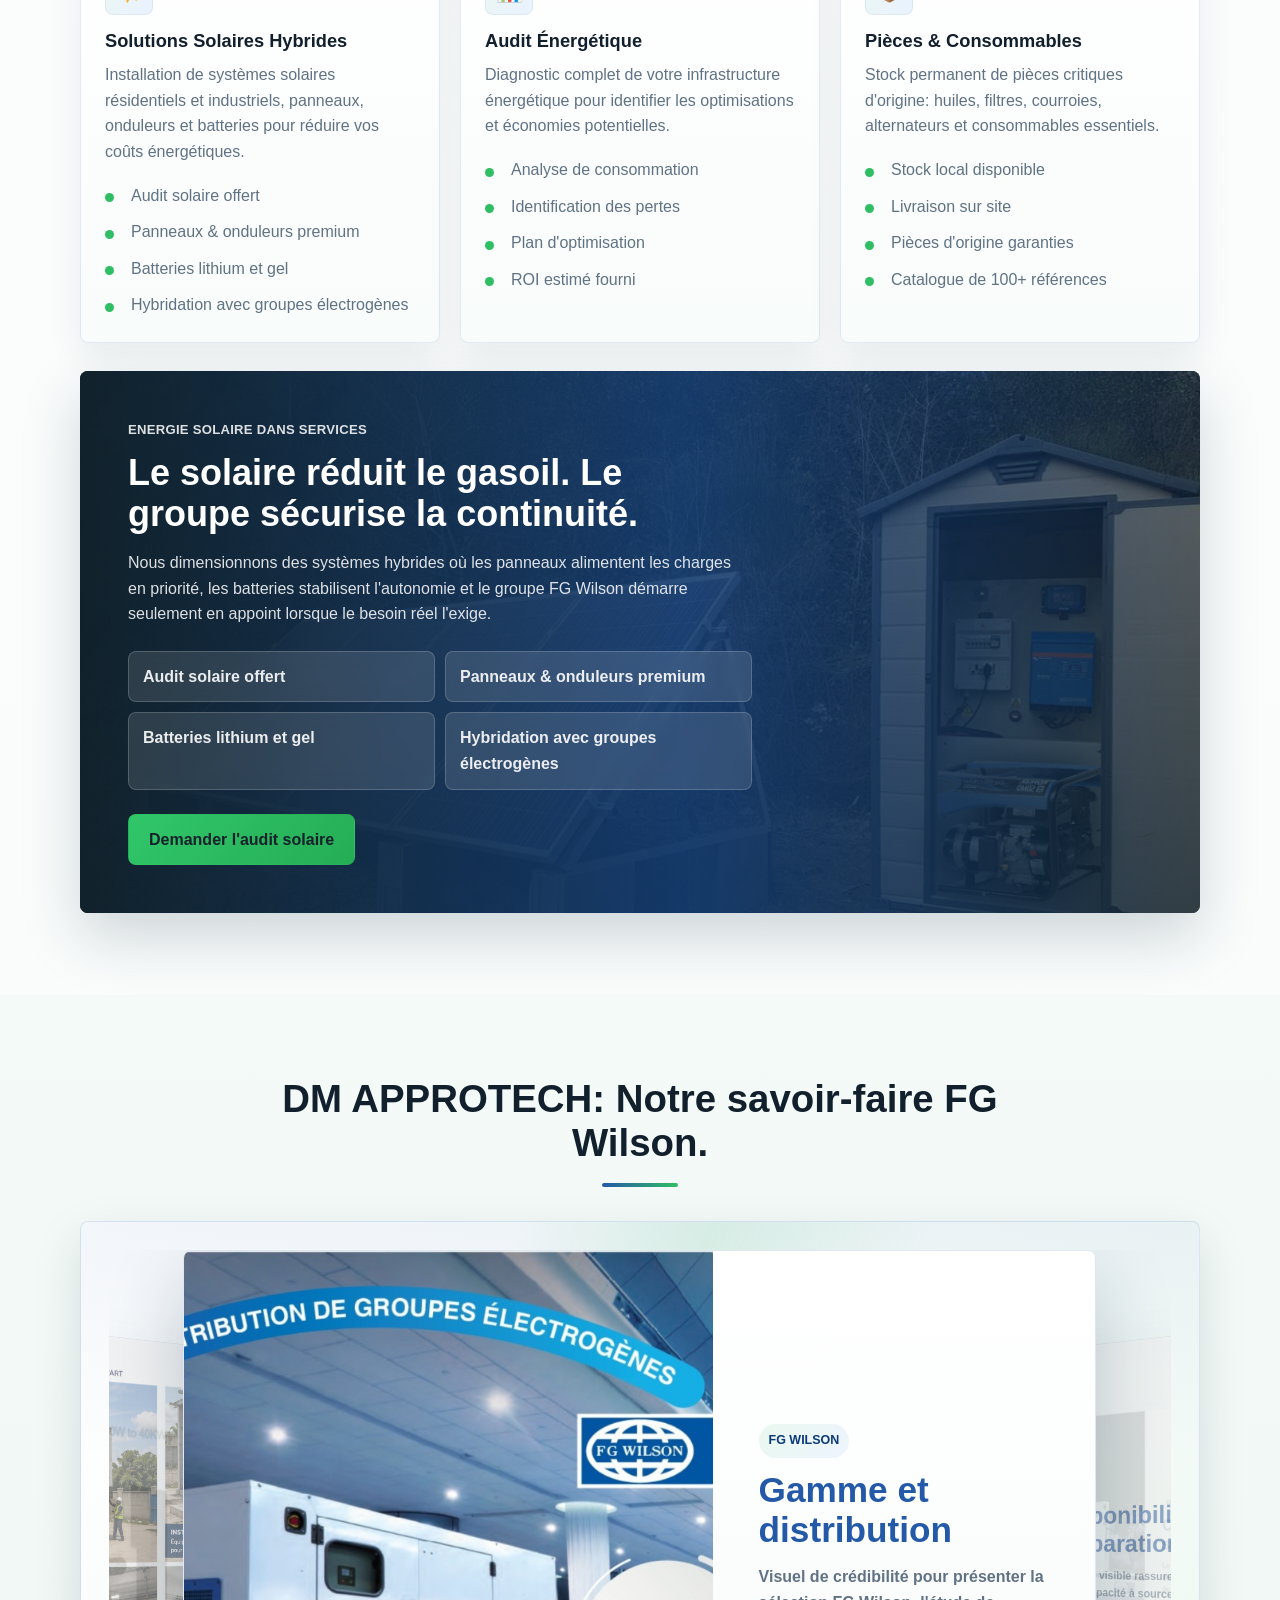
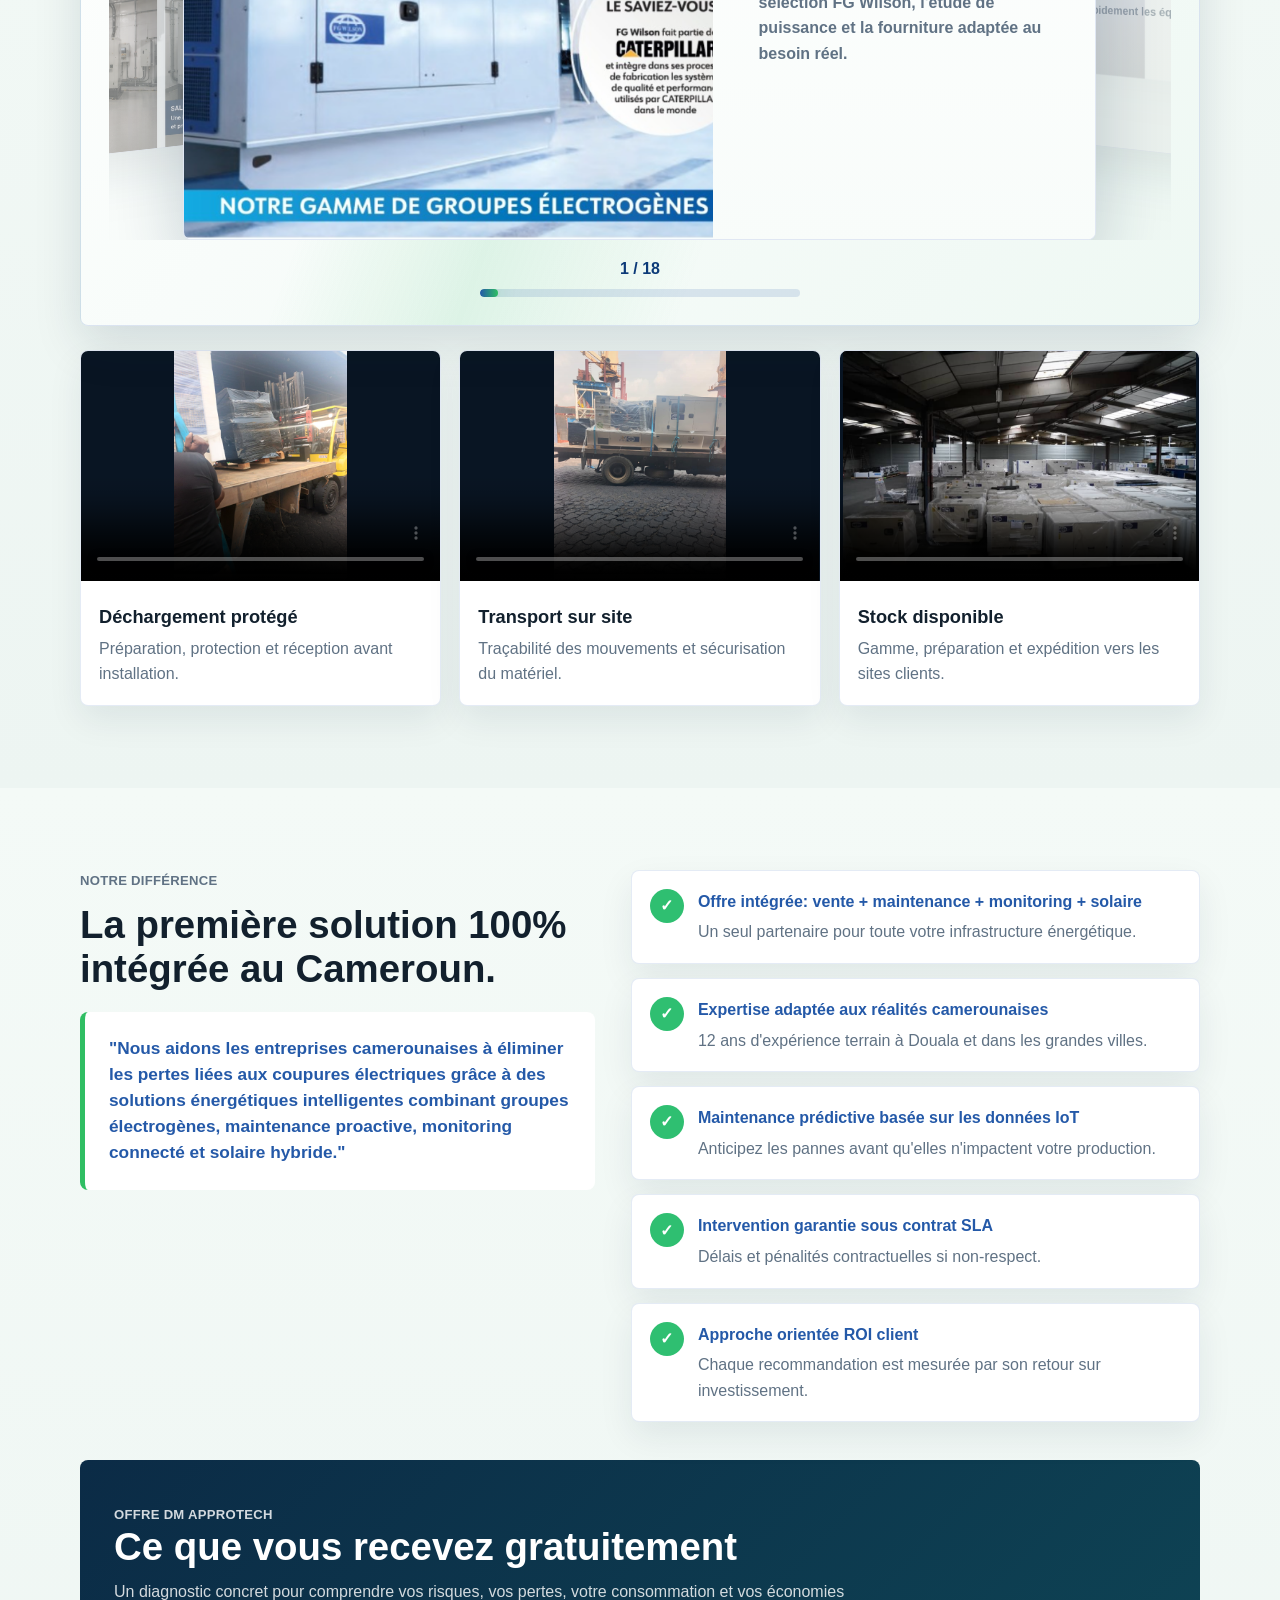
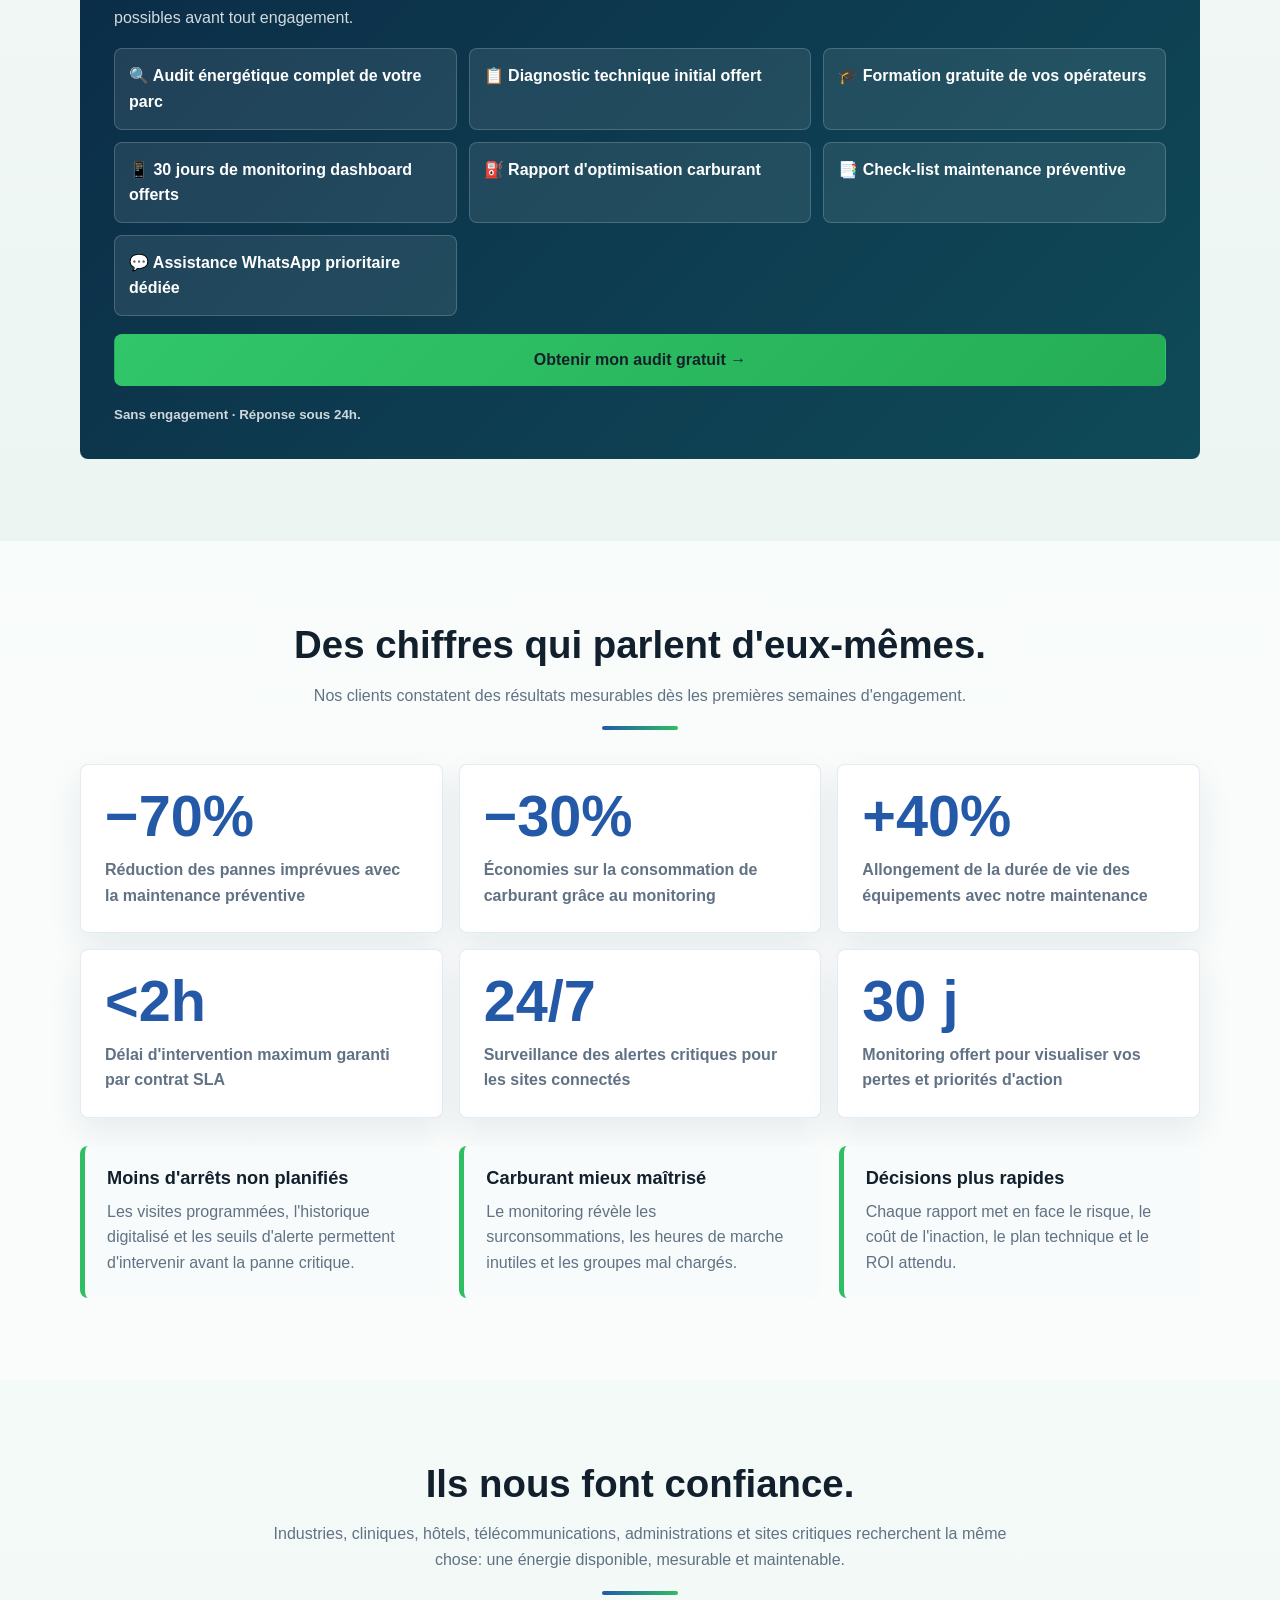
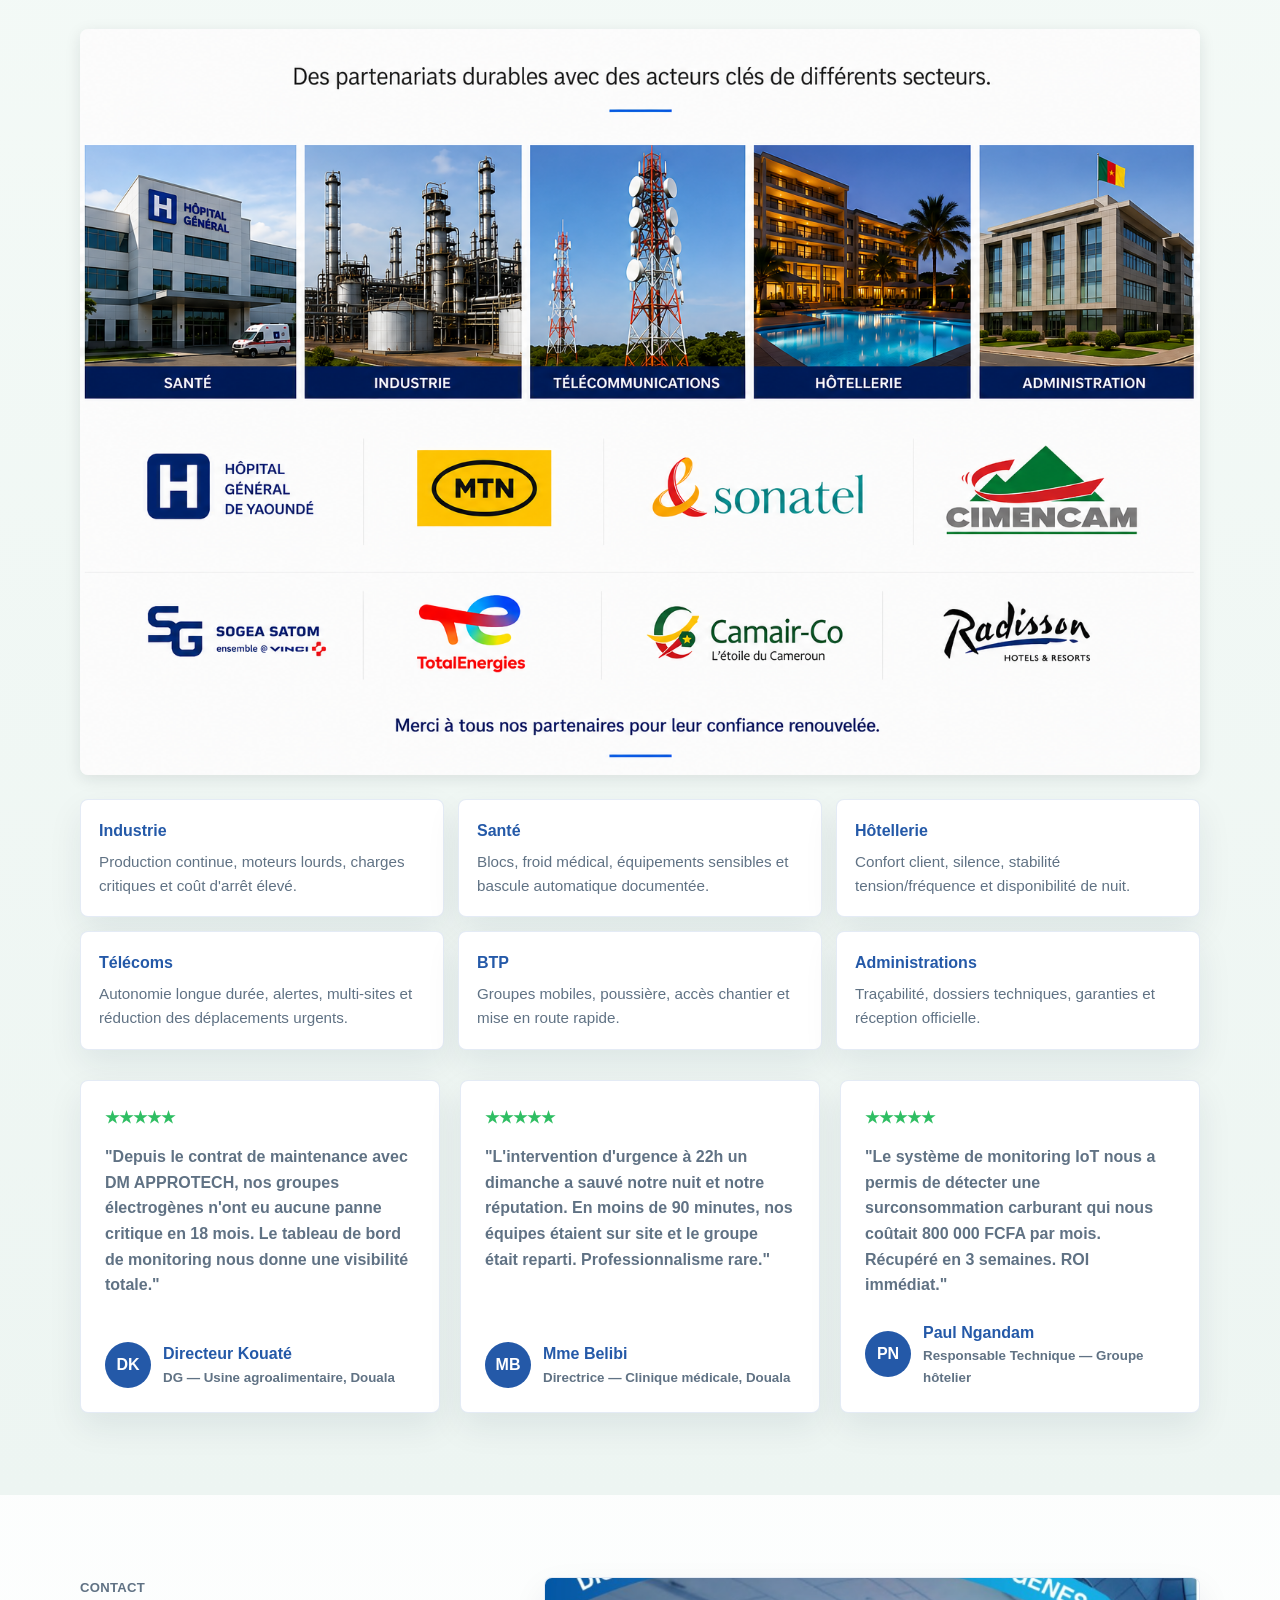
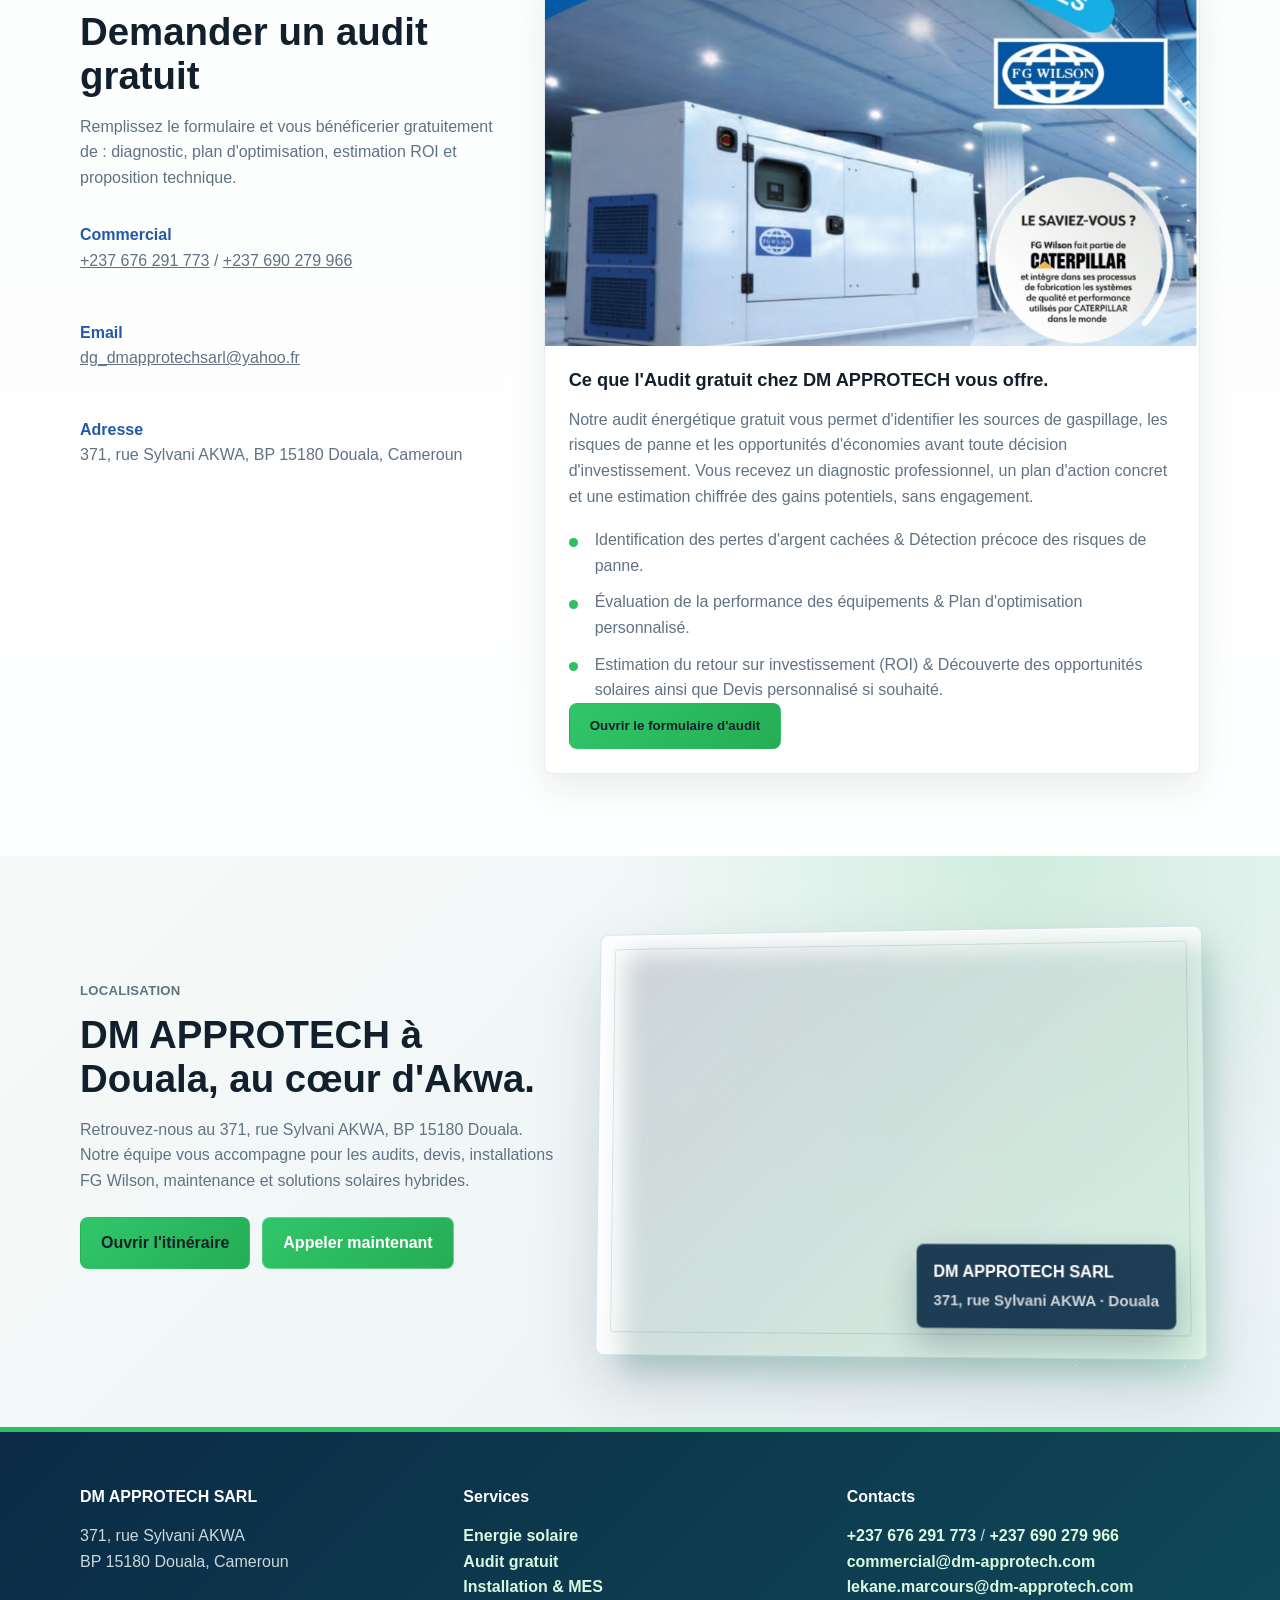
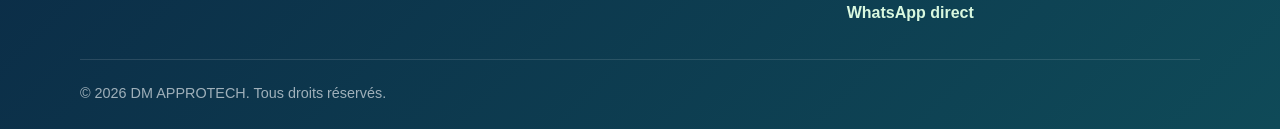
==== commit b042b8fe: "Ajout de nouvelles fonctionnalités" ====
--- a/index.html
+++ b/index.html
@@ -519,7 +519,7 @@
             <p>Remplissez le formulaire et vous bénéficerier gratuitement de : diagnostic, plan d'optimisation, estimation ROI et proposition technique.</p>
             <div class="contact-list">
               <p class="contact-item"><strong>Commercial</strong><a href="tel:+237676291773">+237 676 291 773</a> / <a href="tel:+237690279966">+237 690 279 966</a></p>
-              <p class="contact-item"><strong>Email</strong><a href="mailto:commercial@dm-approtech.com">commercial@dm-approtech.com.</a></p>
+              <p class="contact-item"><strong>Email</strong><a href="mailto:commercial@dm-approtech.com">dg_dmapprotechsarl@yahoo.fr</a></p>
               <p class="contact-item"><strong>Adresse</strong>371, rue Sylvani AKWA, BP 15180 Douala, Cameroun</p>
             </div>
           </div>
